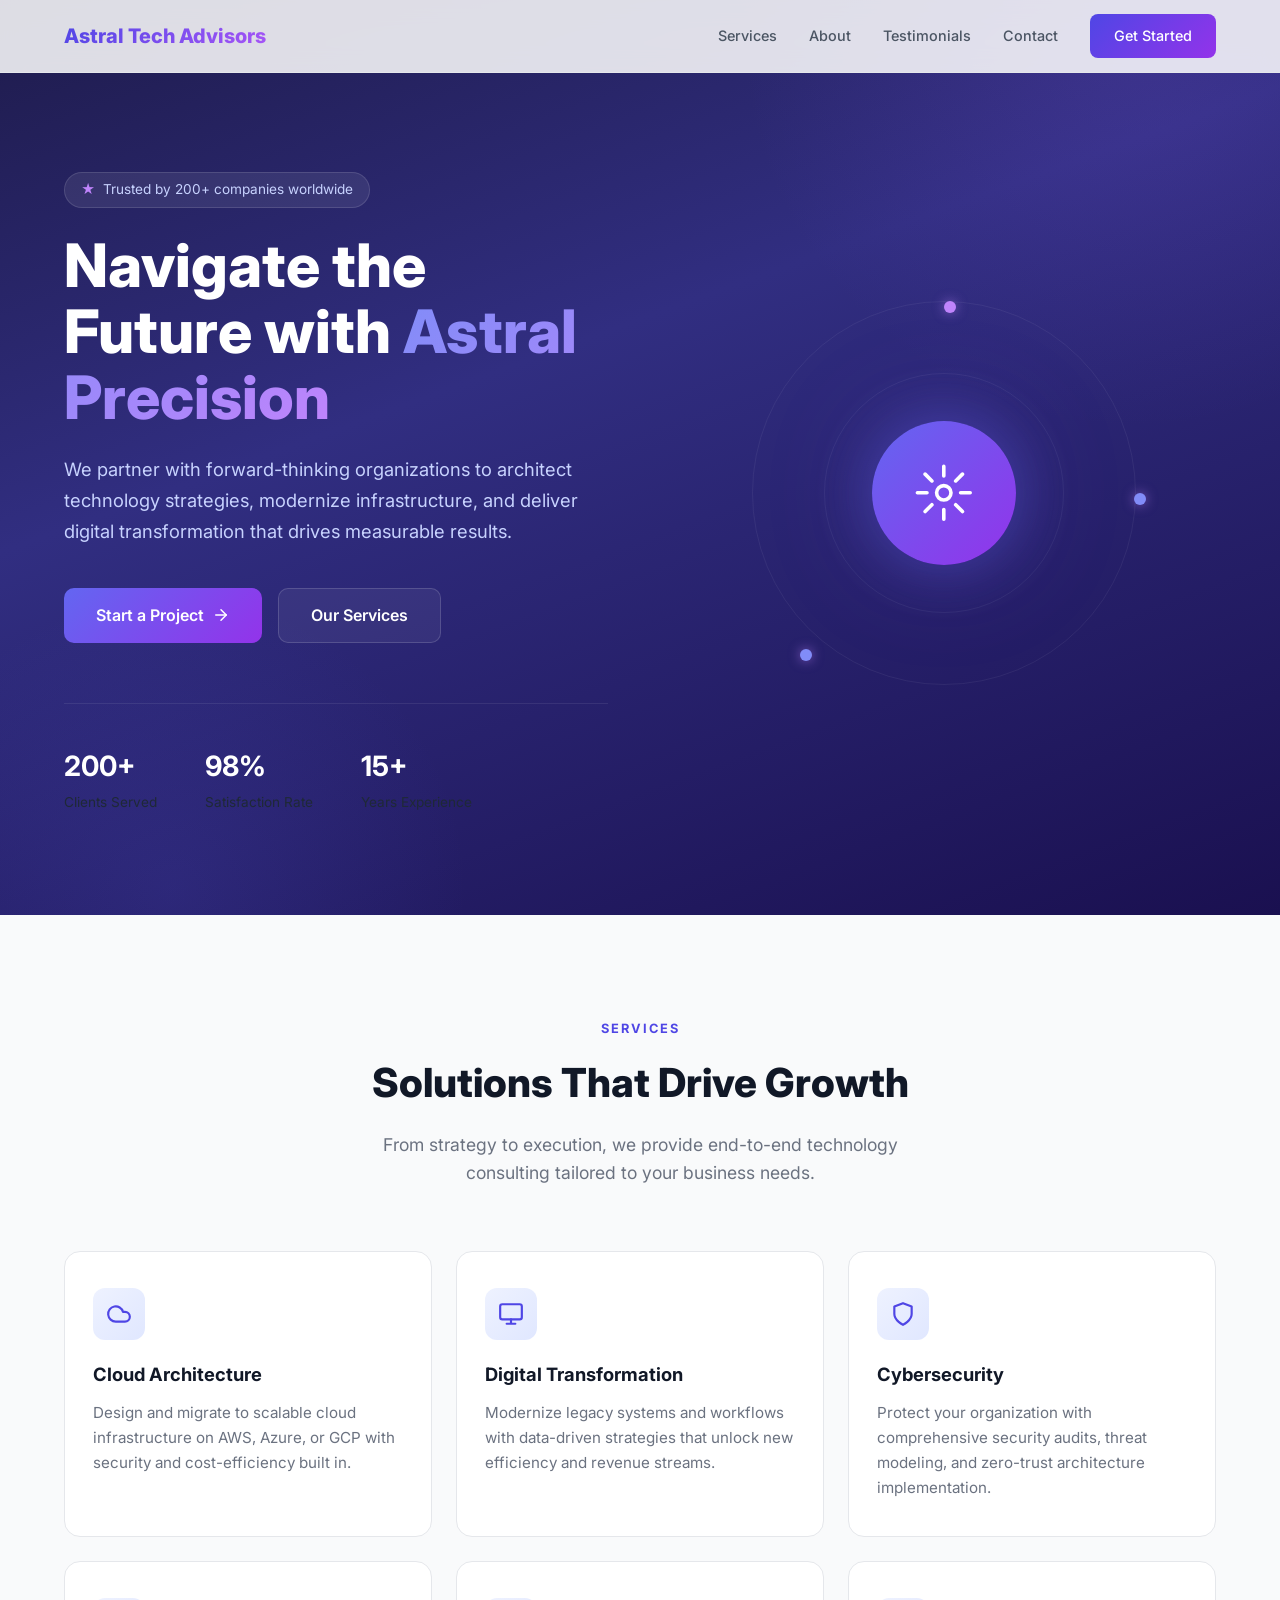
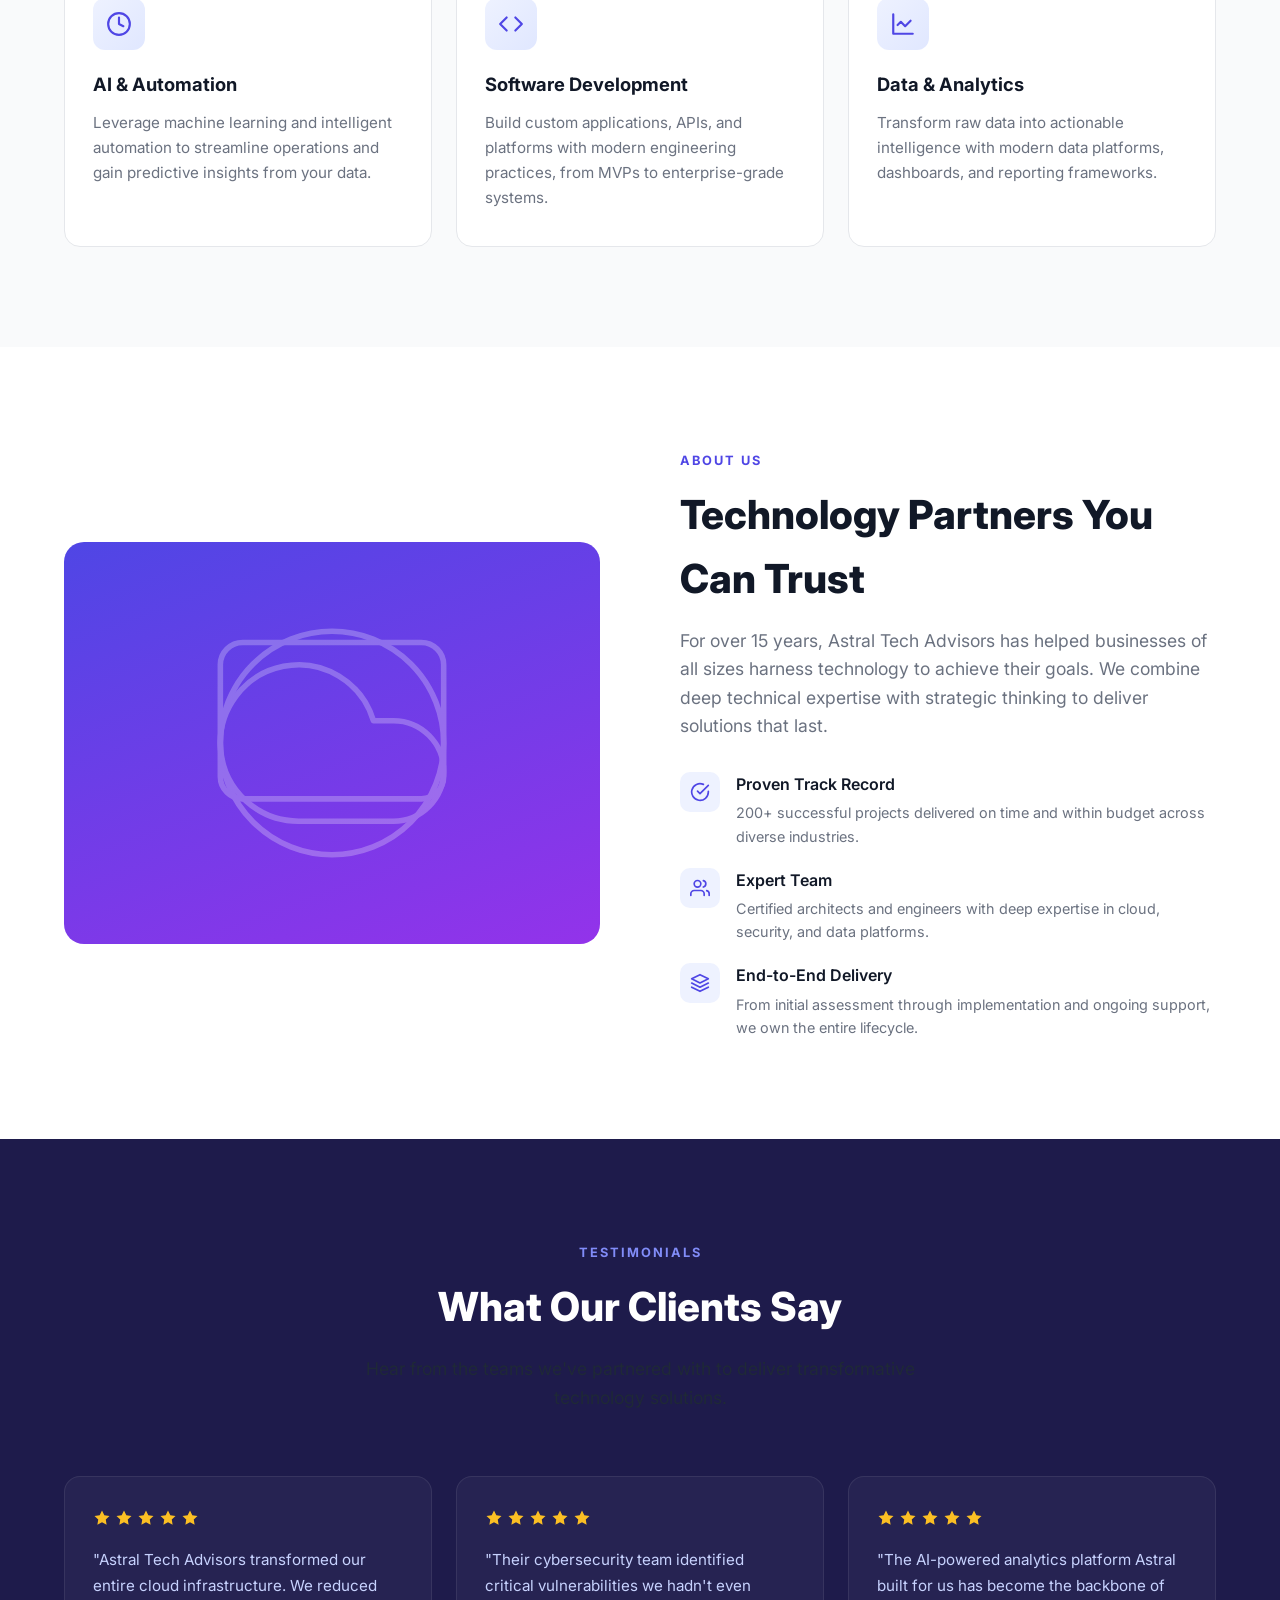
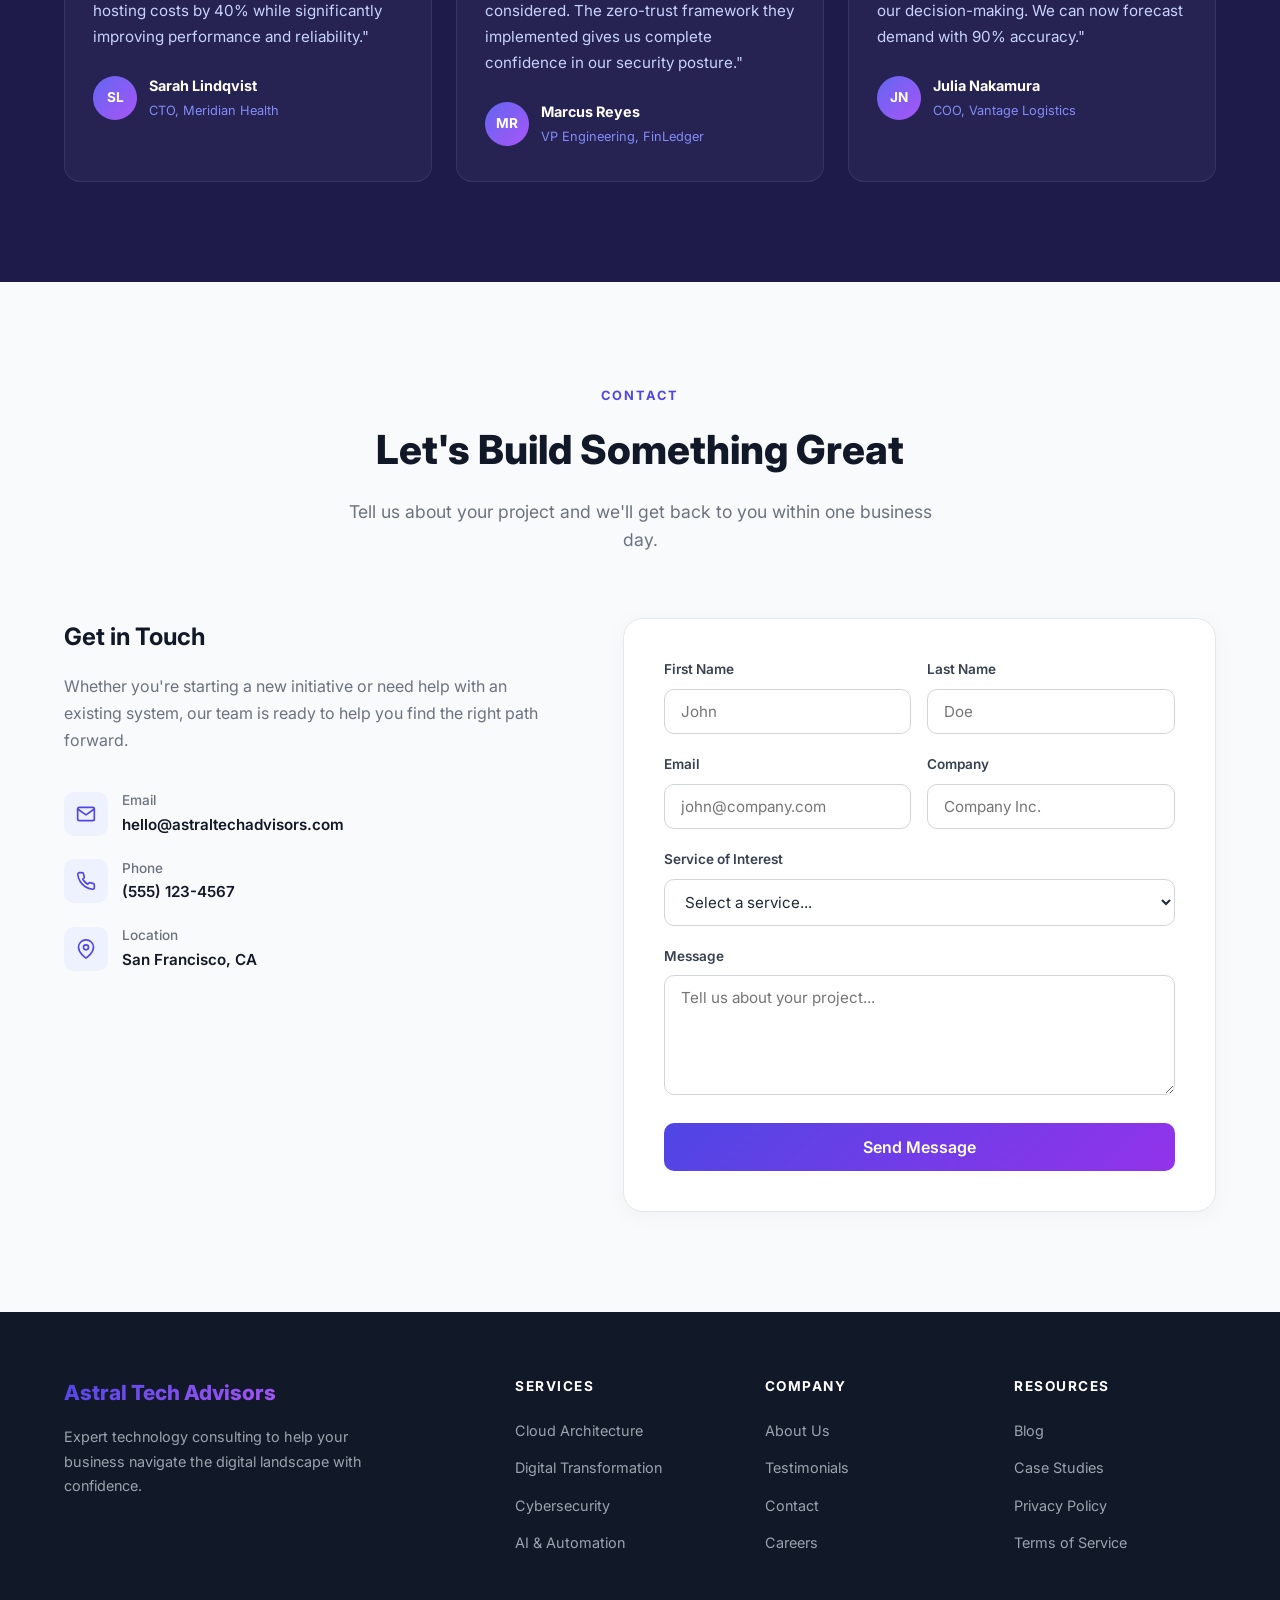
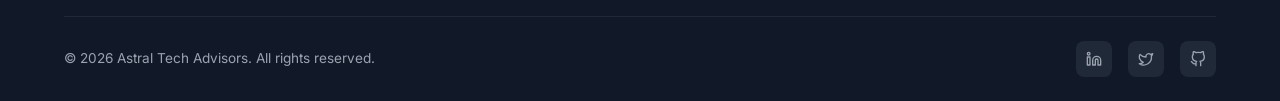
==== index.html @ 109a33a2 "Initial commit: Astral Tech Advisors landing page" ====
<!DOCTYPE html>
<html lang="en">
<head>
  <meta charset="UTF-8">
  <meta name="viewport" content="width=device-width, initial-scale=1.0">
  <title>Astral Tech Advisors | Technology Consulting</title>
  <meta name="description" content="Astral Tech Advisors delivers expert technology consulting, cloud solutions, and digital transformation strategies to accelerate your business.">
  <link rel="preconnect" href="https://fonts.googleapis.com">
  <link rel="preconnect" href="https://fonts.gstatic.com" crossorigin>
  <link href="https://fonts.googleapis.com/css2?family=Inter:wght@400;500;600;700;800&display=swap" rel="stylesheet">
  <style>
    *, *::before, *::after { margin: 0; padding: 0; box-sizing: border-box; }

    :root {
      --indigo-50: #eef2ff;
      --indigo-100: #e0e7ff;
      --indigo-200: #c7d2fe;
      --indigo-400: #818cf8;
      --indigo-500: #6366f1;
      --indigo-600: #4f46e5;
      --indigo-700: #4338ca;
      --indigo-800: #3730a3;
      --indigo-900: #312e81;
      --indigo-950: #1e1b4b;
      --purple-400: #c084fc;
      --purple-500: #a855f7;
      --purple-600: #9333ea;
      --gray-50: #f9fafb;
      --gray-100: #f3f4f6;
      --gray-200: #e5e7eb;
      --gray-300: #d1d5db;
      --gray-400: #9ca3af;
      --gray-500: #6b7280;
      --gray-600: #4b5563;
      --gray-700: #374151;
      --gray-800: #1f2937;
      --gray-900: #111827;
    }

    html { scroll-behavior: smooth; }

    body {
      font-family: 'Inter', system-ui, -apple-system, sans-serif;
      color: var(--gray-800);
      line-height: 1.6;
      background: #fff;
      overflow-x: hidden;
    }

    a { text-decoration: none; color: inherit; }
    ul { list-style: none; }
    img { max-width: 100%; display: block; }

    .container {
      max-width: 1200px;
      margin: 0 auto;
      padding: 0 24px;
    }

    /* ── NAV ─────────────────────────────────────────── */
    .nav {
      position: fixed;
      top: 0;
      left: 0;
      right: 0;
      z-index: 100;
      background: rgba(255, 255, 255, 0.85);
      backdrop-filter: blur(12px);
      border-bottom: 1px solid var(--gray-200);
      transition: box-shadow 0.3s;
    }
    .nav.scrolled { box-shadow: 0 4px 24px rgba(0,0,0,0.06); }
    .nav .container {
      display: flex;
      align-items: center;
      justify-content: space-between;
      height: 72px;
    }
    .nav-logo {
      font-weight: 800;
      font-size: 1.25rem;
      background: linear-gradient(135deg, var(--indigo-600), var(--purple-500));
      -webkit-background-clip: text;
      -webkit-text-fill-color: transparent;
      background-clip: text;
    }
    .nav-links { display: flex; gap: 32px; align-items: center; }
    .nav-links a {
      font-size: 0.9rem;
      font-weight: 500;
      color: var(--gray-600);
      transition: color 0.2s;
    }
    .nav-links a:hover { color: var(--indigo-600); }
    .nav-cta {
      background: linear-gradient(135deg, var(--indigo-600), var(--purple-600));
      color: #fff !important;
      -webkit-text-fill-color: #fff !important;
      padding: 10px 24px;
      border-radius: 8px;
      font-weight: 600;
      transition: opacity 0.2s, transform 0.2s;
    }
    .nav-cta:hover { opacity: 0.9; transform: translateY(-1px); }

    .nav-toggle {
      display: none;
      background: none;
      border: none;
      cursor: pointer;
      padding: 4px;
    }
    .nav-toggle span {
      display: block;
      width: 24px;
      height: 2px;
      background: var(--gray-700);
      margin: 6px 0;
      border-radius: 2px;
      transition: 0.3s;
    }

    /* ── HERO ────────────────────────────────────────── */
    .hero {
      position: relative;
      min-height: 100vh;
      display: flex;
      align-items: center;
      background: linear-gradient(160deg, var(--indigo-950) 0%, var(--indigo-900) 40%, #1a1050 100%);
      overflow: hidden;
    }
    .hero::before {
      content: '';
      position: absolute;
      top: -40%;
      right: -20%;
      width: 800px;
      height: 800px;
      background: radial-gradient(circle, rgba(139, 92, 246, 0.15) 0%, transparent 70%);
      border-radius: 50%;
    }
    .hero::after {
      content: '';
      position: absolute;
      bottom: -30%;
      left: -10%;
      width: 600px;
      height: 600px;
      background: radial-gradient(circle, rgba(99, 102, 241, 0.12) 0%, transparent 70%);
      border-radius: 50%;
    }
    .hero .container { position: relative; z-index: 1; padding-top: 72px; }
    .hero-grid {
      display: grid;
      grid-template-columns: 1fr 1fr;
      gap: 64px;
      align-items: center;
    }
    .hero-badge {
      display: inline-flex;
      align-items: center;
      gap: 8px;
      background: rgba(255,255,255,0.08);
      border: 1px solid rgba(255,255,255,0.12);
      padding: 6px 16px;
      border-radius: 100px;
      font-size: 0.85rem;
      color: var(--indigo-200);
      margin-bottom: 24px;
    }
    .hero-badge span { color: var(--purple-400); }
    .hero h1 {
      font-size: clamp(2.5rem, 5vw, 3.75rem);
      font-weight: 800;
      line-height: 1.1;
      color: #fff;
      margin-bottom: 24px;
    }
    .hero h1 .gradient-text {
      background: linear-gradient(135deg, var(--indigo-400), var(--purple-400));
      -webkit-background-clip: text;
      -webkit-text-fill-color: transparent;
      background-clip: text;
    }
    .hero p {
      font-size: 1.15rem;
      color: var(--indigo-200);
      max-width: 520px;
      margin-bottom: 40px;
      line-height: 1.7;
    }
    .hero-buttons { display: flex; gap: 16px; flex-wrap: wrap; }
    .btn-primary {
      display: inline-flex;
      align-items: center;
      gap: 8px;
      background: linear-gradient(135deg, var(--indigo-500), var(--purple-600));
      color: #fff;
      padding: 14px 32px;
      border-radius: 10px;
      font-weight: 600;
      font-size: 1rem;
      border: none;
      cursor: pointer;
      transition: transform 0.2s, box-shadow 0.2s;
    }
    .btn-primary:hover {
      transform: translateY(-2px);
      box-shadow: 0 8px 30px rgba(99, 102, 241, 0.35);
    }
    .btn-secondary {
      display: inline-flex;
      align-items: center;
      gap: 8px;
      background: rgba(255,255,255,0.06);
      color: #fff;
      padding: 14px 32px;
      border-radius: 10px;
      font-weight: 600;
      font-size: 1rem;
      border: 1px solid rgba(255,255,255,0.15);
      cursor: pointer;
      transition: background 0.2s;
    }
    .btn-secondary:hover { background: rgba(255,255,255,0.12); }

    .hero-visual {
      display: flex;
      justify-content: center;
      align-items: center;
    }
    .hero-graphic {
      width: 100%;
      max-width: 480px;
      aspect-ratio: 1;
      position: relative;
    }
    .hero-graphic .orbit {
      position: absolute;
      border: 1px solid rgba(255,255,255,0.06);
      border-radius: 50%;
      animation: spin 30s linear infinite;
    }
    .hero-graphic .orbit:nth-child(1) {
      inset: 10%;
      animation-duration: 25s;
    }
    .hero-graphic .orbit:nth-child(2) {
      inset: 25%;
      animation-duration: 20s;
      animation-direction: reverse;
    }
    .hero-graphic .orbit:nth-child(3) {
      inset: 40%;
      animation-duration: 15s;
    }
    .hero-graphic .core {
      position: absolute;
      inset: 35%;
      background: linear-gradient(135deg, var(--indigo-500), var(--purple-600));
      border-radius: 50%;
      display: flex;
      align-items: center;
      justify-content: center;
      box-shadow: 0 0 60px rgba(99, 102, 241, 0.4), 0 0 120px rgba(139, 92, 246, 0.2);
    }
    .hero-graphic .core svg { width: 40%; height: 40%; }
    .hero-graphic .dot {
      position: absolute;
      width: 12px;
      height: 12px;
      background: var(--purple-400);
      border-radius: 50%;
      box-shadow: 0 0 12px rgba(192, 132, 252, 0.6);
    }
    .hero-graphic .dot:nth-child(5) { top: 10%; left: 50%; }
    .hero-graphic .dot:nth-child(6) { top: 50%; right: 8%; background: var(--indigo-400); }
    .hero-graphic .dot:nth-child(7) { bottom: 15%; left: 20%; background: var(--indigo-400); }

    @keyframes spin { to { transform: rotate(360deg); } }

    .hero-stats {
      display: flex;
      gap: 48px;
      margin-top: 60px;
      padding-top: 40px;
      border-top: 1px solid rgba(255,255,255,0.08);
    }
    .hero-stat strong {
      display: block;
      font-size: 1.75rem;
      color: #fff;
    }
    .hero-stat span {
      font-size: 0.85rem;
      color: var(--indigo-300);
    }

    /* ── SECTION COMMON ──────────────────────────────── */
    section { padding: 100px 0; }
    .section-label {
      display: inline-block;
      font-size: 0.8rem;
      font-weight: 700;
      text-transform: uppercase;
      letter-spacing: 2px;
      color: var(--indigo-600);
      margin-bottom: 12px;
    }
    .section-title {
      font-size: clamp(1.75rem, 3.5vw, 2.5rem);
      font-weight: 800;
      color: var(--gray-900);
      margin-bottom: 16px;
    }
    .section-subtitle {
      font-size: 1.1rem;
      color: var(--gray-500);
      max-width: 600px;
    }
    .section-header { text-align: center; margin-bottom: 64px; }
    .section-header .section-subtitle { margin: 0 auto; }

    /* ── SERVICES ─────────────────────────────────────── */
    .services { background: var(--gray-50); }
    .services-grid {
      display: grid;
      grid-template-columns: repeat(3, 1fr);
      gap: 24px;
    }
    .service-card {
      background: #fff;
      border-radius: 16px;
      padding: 36px 28px;
      border: 1px solid var(--gray-200);
      transition: transform 0.25s, box-shadow 0.25s, border-color 0.25s;
    }
    .service-card:hover {
      transform: translateY(-4px);
      box-shadow: 0 12px 40px rgba(99, 102, 241, 0.1);
      border-color: var(--indigo-200);
    }
    .service-icon {
      width: 52px;
      height: 52px;
      border-radius: 12px;
      display: flex;
      align-items: center;
      justify-content: center;
      margin-bottom: 20px;
      background: linear-gradient(135deg, var(--indigo-50), var(--indigo-100));
    }
    .service-icon svg { width: 26px; height: 26px; color: var(--indigo-600); }
    .service-card h3 {
      font-size: 1.15rem;
      font-weight: 700;
      color: var(--gray-900);
      margin-bottom: 10px;
    }
    .service-card p {
      font-size: 0.95rem;
      color: var(--gray-500);
      line-height: 1.65;
    }

    /* ── ABOUT ────────────────────────────────────────── */
    .about-grid {
      display: grid;
      grid-template-columns: 1fr 1fr;
      gap: 80px;
      align-items: center;
    }
    .about-image {
      border-radius: 20px;
      overflow: hidden;
      position: relative;
      background: linear-gradient(135deg, var(--indigo-100), var(--indigo-50));
      aspect-ratio: 4/3;
    }
    .about-image-inner {
      width: 100%;
      height: 100%;
      display: flex;
      align-items: center;
      justify-content: center;
      background: linear-gradient(160deg, var(--indigo-600), var(--purple-600));
    }
    .about-image-inner svg { width: 50%; opacity: 0.25; color: #fff; }
    .about-content .section-subtitle { margin-bottom: 32px; }
    .about-features { display: flex; flex-direction: column; gap: 20px; }
    .about-feature {
      display: flex;
      gap: 16px;
      align-items: flex-start;
    }
    .about-feature-icon {
      flex-shrink: 0;
      width: 40px;
      height: 40px;
      border-radius: 10px;
      background: var(--indigo-50);
      display: flex;
      align-items: center;
      justify-content: center;
    }
    .about-feature-icon svg { width: 20px; height: 20px; color: var(--indigo-600); }
    .about-feature h4 {
      font-size: 1rem;
      font-weight: 600;
      margin-bottom: 4px;
      color: var(--gray-900);
    }
    .about-feature p {
      font-size: 0.9rem;
      color: var(--gray-500);
    }

    /* ── TESTIMONIALS ─────────────────────────────────── */
    .testimonials { background: var(--indigo-950); }
    .testimonials .section-label { color: var(--indigo-400); }
    .testimonials .section-title { color: #fff; }
    .testimonials .section-subtitle { color: var(--indigo-300); }
    .testimonials-grid {
      display: grid;
      grid-template-columns: repeat(3, 1fr);
      gap: 24px;
    }
    .testimonial-card {
      background: rgba(255,255,255,0.04);
      border: 1px solid rgba(255,255,255,0.08);
      border-radius: 16px;
      padding: 32px 28px;
      transition: border-color 0.3s;
    }
    .testimonial-card:hover { border-color: rgba(255,255,255,0.16); }
    .testimonial-stars {
      display: flex;
      gap: 4px;
      margin-bottom: 20px;
    }
    .testimonial-stars svg { width: 18px; height: 18px; color: #fbbf24; }
    .testimonial-card blockquote {
      font-size: 0.95rem;
      color: var(--indigo-200);
      line-height: 1.7;
      margin-bottom: 24px;
      font-style: normal;
    }
    .testimonial-author {
      display: flex;
      align-items: center;
      gap: 12px;
    }
    .testimonial-avatar {
      width: 44px;
      height: 44px;
      border-radius: 50%;
      background: linear-gradient(135deg, var(--indigo-500), var(--purple-500));
      display: flex;
      align-items: center;
      justify-content: center;
      font-weight: 700;
      color: #fff;
      font-size: 0.85rem;
    }
    .testimonial-author strong {
      display: block;
      color: #fff;
      font-size: 0.9rem;
    }
    .testimonial-author span {
      font-size: 0.8rem;
      color: var(--indigo-400);
    }

    /* ── CONTACT ──────────────────────────────────────── */
    .contact { background: var(--gray-50); }
    .contact-grid {
      display: grid;
      grid-template-columns: 1fr 1.2fr;
      gap: 64px;
      align-items: start;
    }
    .contact-info h3 {
      font-size: 1.5rem;
      font-weight: 700;
      color: var(--gray-900);
      margin-bottom: 16px;
    }
    .contact-info > p {
      color: var(--gray-500);
      margin-bottom: 36px;
      line-height: 1.7;
    }
    .contact-details {
      display: flex;
      flex-direction: column;
      gap: 20px;
    }
    .contact-detail {
      display: flex;
      align-items: center;
      gap: 14px;
    }
    .contact-detail-icon {
      flex-shrink: 0;
      width: 44px;
      height: 44px;
      border-radius: 10px;
      background: var(--indigo-50);
      display: flex;
      align-items: center;
      justify-content: center;
    }
    .contact-detail-icon svg { width: 20px; height: 20px; color: var(--indigo-600); }
    .contact-detail strong {
      display: block;
      font-size: 0.85rem;
      color: var(--gray-500);
      font-weight: 500;
    }
    .contact-detail span {
      font-size: 0.95rem;
      color: var(--gray-900);
      font-weight: 600;
    }

    .contact-form-wrapper {
      background: #fff;
      border-radius: 20px;
      padding: 40px;
      border: 1px solid var(--gray-200);
      box-shadow: 0 4px 24px rgba(0,0,0,0.04);
    }
    .form-row {
      display: grid;
      grid-template-columns: 1fr 1fr;
      gap: 16px;
    }
    .form-group { margin-bottom: 20px; }
    .form-group label {
      display: block;
      font-size: 0.85rem;
      font-weight: 600;
      color: var(--gray-700);
      margin-bottom: 8px;
    }
    .form-group input,
    .form-group select,
    .form-group textarea {
      width: 100%;
      padding: 12px 16px;
      border: 1px solid var(--gray-300);
      border-radius: 10px;
      font-size: 0.95rem;
      font-family: inherit;
      color: var(--gray-800);
      background: #fff;
      transition: border-color 0.2s, box-shadow 0.2s;
      outline: none;
    }
    .form-group input:focus,
    .form-group select:focus,
    .form-group textarea:focus {
      border-color: var(--indigo-500);
      box-shadow: 0 0 0 3px rgba(99, 102, 241, 0.12);
    }
    .form-group textarea { resize: vertical; min-height: 120px; }
    .form-submit {
      width: 100%;
      padding: 14px;
      background: linear-gradient(135deg, var(--indigo-600), var(--purple-600));
      color: #fff;
      border: none;
      border-radius: 10px;
      font-size: 1rem;
      font-weight: 600;
      cursor: pointer;
      transition: opacity 0.2s, transform 0.2s;
      font-family: inherit;
    }
    .form-submit:hover { opacity: 0.9; transform: translateY(-1px); }

    /* ── FOOTER ───────────────────────────────────────── */
    .footer {
      background: var(--gray-900);
      color: var(--gray-400);
      padding: 64px 0 0;
    }
    .footer-grid {
      display: grid;
      grid-template-columns: 2fr 1fr 1fr 1fr;
      gap: 48px;
      margin-bottom: 48px;
    }
    .footer-brand .nav-logo {
      font-size: 1.3rem;
      display: inline-block;
      margin-bottom: 16px;
    }
    .footer-brand p {
      font-size: 0.9rem;
      line-height: 1.7;
      max-width: 300px;
    }
    .footer h4 {
      font-size: 0.85rem;
      font-weight: 700;
      text-transform: uppercase;
      letter-spacing: 1.5px;
      color: #fff;
      margin-bottom: 20px;
    }
    .footer ul li { margin-bottom: 12px; }
    .footer ul a {
      font-size: 0.9rem;
      color: var(--gray-400);
      transition: color 0.2s;
    }
    .footer ul a:hover { color: #fff; }
    .footer-bottom {
      border-top: 1px solid var(--gray-800);
      padding: 24px 0;
      display: flex;
      justify-content: space-between;
      align-items: center;
      font-size: 0.85rem;
    }
    .footer-socials { display: flex; gap: 16px; }
    .footer-socials a {
      width: 36px;
      height: 36px;
      border-radius: 8px;
      background: var(--gray-800);
      display: flex;
      align-items: center;
      justify-content: center;
      transition: background 0.2s;
    }
    .footer-socials a:hover { background: var(--indigo-600); }
    .footer-socials svg { width: 16px; height: 16px; color: var(--gray-400); }
    .footer-socials a:hover svg { color: #fff; }

    /* ── RESPONSIVE ───────────────────────────────────── */
    @media (max-width: 1024px) {
      .hero-grid { grid-template-columns: 1fr; text-align: center; }
      .hero p { margin: 0 auto 40px; }
      .hero-buttons { justify-content: center; }
      .hero-visual { display: none; }
      .hero-stats { justify-content: center; }
      .services-grid { grid-template-columns: repeat(2, 1fr); }
      .testimonials-grid { grid-template-columns: repeat(2, 1fr); }
      .about-grid { grid-template-columns: 1fr; gap: 48px; }
      .contact-grid { grid-template-columns: 1fr; }
      .footer-grid { grid-template-columns: 1fr 1fr; }
    }

    @media (max-width: 768px) {
      .nav-links { display: none; }
      .nav-links.open {
        display: flex;
        flex-direction: column;
        position: absolute;
        top: 72px;
        left: 0;
        right: 0;
        background: #fff;
        padding: 24px;
        border-bottom: 1px solid var(--gray-200);
        box-shadow: 0 8px 32px rgba(0,0,0,0.08);
      }
      .nav-toggle { display: block; }
      .services-grid { grid-template-columns: 1fr; }
      .testimonials-grid { grid-template-columns: 1fr; }
      .form-row { grid-template-columns: 1fr; }
      .hero-stats { flex-direction: column; gap: 20px; align-items: center; }
      .footer-grid { grid-template-columns: 1fr; }
      .footer-bottom { flex-direction: column; gap: 16px; text-align: center; }
    }
  </style>
</head>
<body>

<!-- ── NAV ──────────────────────────────────────────── -->
<nav class="nav" id="nav">
  <div class="container">
    <a href="#" class="nav-logo">Astral Tech Advisors</a>
    <div class="nav-links" id="navLinks">
      <a href="#services">Services</a>
      <a href="#about">About</a>
      <a href="#testimonials">Testimonials</a>
      <a href="#contact">Contact</a>
      <a href="#contact" class="nav-cta">Get Started</a>
    </div>
    <button class="nav-toggle" id="navToggle" aria-label="Toggle navigation">
      <span></span><span></span><span></span>
    </button>
  </div>
</nav>

<!-- ── HERO ─────────────────────────────────────────── -->
<section class="hero" id="hero">
  <div class="container">
    <div class="hero-grid">
      <div class="hero-content">
        <div class="hero-badge">
          <span>&#9733;</span> Trusted by 200+ companies worldwide
        </div>
        <h1>Navigate the Future with <span class="gradient-text">Astral Precision</span></h1>
        <p>We partner with forward-thinking organizations to architect technology strategies, modernize infrastructure, and deliver digital transformation that drives measurable results.</p>
        <div class="hero-buttons">
          <a href="#contact" class="btn-primary">
            Start a Project
            <svg xmlns="http://www.w3.org/2000/svg" width="18" height="18" viewBox="0 0 24 24" fill="none" stroke="currentColor" stroke-width="2" stroke-linecap="round" stroke-linejoin="round"><path d="M5 12h14"/><path d="m12 5 7 7-7 7"/></svg>
          </a>
          <a href="#services" class="btn-secondary">Our Services</a>
        </div>
        <div class="hero-stats">
          <div class="hero-stat"><strong>200+</strong><span>Clients Served</span></div>
          <div class="hero-stat"><strong>98%</strong><span>Satisfaction Rate</span></div>
          <div class="hero-stat"><strong>15+</strong><span>Years Experience</span></div>
        </div>
      </div>
      <div class="hero-visual">
        <div class="hero-graphic">
          <div class="orbit"></div>
          <div class="orbit"></div>
          <div class="orbit"></div>
          <div class="core">
            <svg xmlns="http://www.w3.org/2000/svg" viewBox="0 0 24 24" fill="none" stroke="#fff" stroke-width="1.5" stroke-linecap="round" stroke-linejoin="round"><circle cx="12" cy="12" r="3"/><path d="M12 1v4m0 14v4M4.22 4.22l2.83 2.83m9.9 9.9 2.83 2.83M1 12h4m14 0h4M4.22 19.78l2.83-2.83m9.9-9.9 2.83-2.83"/></svg>
          </div>
          <div class="dot"></div>
          <div class="dot"></div>
          <div class="dot"></div>
        </div>
      </div>
    </div>
  </div>
</section>

<!-- ── SERVICES ─────────────────────────────────────── -->
<section class="services" id="services">
  <div class="container">
    <div class="section-header">
      <span class="section-label">Services</span>
      <h2 class="section-title">Solutions That Drive Growth</h2>
      <p class="section-subtitle">From strategy to execution, we provide end-to-end technology consulting tailored to your business needs.</p>
    </div>
    <div class="services-grid">
      <div class="service-card">
        <div class="service-icon">
          <svg xmlns="http://www.w3.org/2000/svg" viewBox="0 0 24 24" fill="none" stroke="currentColor" stroke-width="2" stroke-linecap="round" stroke-linejoin="round"><path d="M17.5 19H9a7 7 0 1 1 6.71-9h1.79a4.5 4.5 0 1 1 0 9Z"/></svg>
        </div>
        <h3>Cloud Architecture</h3>
        <p>Design and migrate to scalable cloud infrastructure on AWS, Azure, or GCP with security and cost-efficiency built in.</p>
      </div>
      <div class="service-card">
        <div class="service-icon">
          <svg xmlns="http://www.w3.org/2000/svg" viewBox="0 0 24 24" fill="none" stroke="currentColor" stroke-width="2" stroke-linecap="round" stroke-linejoin="round"><rect x="2" y="3" width="20" height="14" rx="2"/><path d="M8 21h8m-4-4v4"/></svg>
        </div>
        <h3>Digital Transformation</h3>
        <p>Modernize legacy systems and workflows with data-driven strategies that unlock new efficiency and revenue streams.</p>
      </div>
      <div class="service-card">
        <div class="service-icon">
          <svg xmlns="http://www.w3.org/2000/svg" viewBox="0 0 24 24" fill="none" stroke="currentColor" stroke-width="2" stroke-linecap="round" stroke-linejoin="round"><path d="M12 22s8-4 8-10V5l-8-3-8 3v7c0 6 8 10 8 10z"/></svg>
        </div>
        <h3>Cybersecurity</h3>
        <p>Protect your organization with comprehensive security audits, threat modeling, and zero-trust architecture implementation.</p>
      </div>
      <div class="service-card">
        <div class="service-icon">
          <svg xmlns="http://www.w3.org/2000/svg" viewBox="0 0 24 24" fill="none" stroke="currentColor" stroke-width="2" stroke-linecap="round" stroke-linejoin="round"><circle cx="12" cy="12" r="10"/><path d="M12 6v6l4 2"/></svg>
        </div>
        <h3>AI & Automation</h3>
        <p>Leverage machine learning and intelligent automation to streamline operations and gain predictive insights from your data.</p>
      </div>
      <div class="service-card">
        <div class="service-icon">
          <svg xmlns="http://www.w3.org/2000/svg" viewBox="0 0 24 24" fill="none" stroke="currentColor" stroke-width="2" stroke-linecap="round" stroke-linejoin="round"><polyline points="16 18 22 12 16 6"/><polyline points="8 6 2 12 8 18"/></svg>
        </div>
        <h3>Software Development</h3>
        <p>Build custom applications, APIs, and platforms with modern engineering practices, from MVPs to enterprise-grade systems.</p>
      </div>
      <div class="service-card">
        <div class="service-icon">
          <svg xmlns="http://www.w3.org/2000/svg" viewBox="0 0 24 24" fill="none" stroke="currentColor" stroke-width="2" stroke-linecap="round" stroke-linejoin="round"><path d="M3 3v18h18"/><path d="m19 9-5 5-4-4-3 3"/></svg>
        </div>
        <h3>Data & Analytics</h3>
        <p>Transform raw data into actionable intelligence with modern data platforms, dashboards, and reporting frameworks.</p>
      </div>
    </div>
  </div>
</section>

<!-- ── ABOUT ────────────────────────────────────────── -->
<section class="about" id="about">
  <div class="container">
    <div class="about-grid">
      <div class="about-image">
        <div class="about-image-inner">
          <svg xmlns="http://www.w3.org/2000/svg" viewBox="0 0 24 24" fill="none" stroke="currentColor" stroke-width="0.5" stroke-linecap="round" stroke-linejoin="round"><path d="M17.5 19H9a7 7 0 1 1 6.71-9h1.79a4.5 4.5 0 1 1 0 9Z"/><rect x="2" y="3" width="20" height="14" rx="2"/><circle cx="12" cy="12" r="10"/></svg>
        </div>
      </div>
      <div class="about-content">
        <span class="section-label">About Us</span>
        <h2 class="section-title">Technology Partners You Can Trust</h2>
        <p class="section-subtitle">For over 15 years, Astral Tech Advisors has helped businesses of all sizes harness technology to achieve their goals. We combine deep technical expertise with strategic thinking to deliver solutions that last.</p>
        <div class="about-features">
          <div class="about-feature">
            <div class="about-feature-icon">
              <svg xmlns="http://www.w3.org/2000/svg" viewBox="0 0 24 24" fill="none" stroke="currentColor" stroke-width="2" stroke-linecap="round" stroke-linejoin="round"><path d="M22 11.08V12a10 10 0 1 1-5.93-9.14"/><polyline points="22 4 12 14.01 9 11.01"/></svg>
            </div>
            <div>
              <h4>Proven Track Record</h4>
              <p>200+ successful projects delivered on time and within budget across diverse industries.</p>
            </div>
          </div>
          <div class="about-feature">
            <div class="about-feature-icon">
              <svg xmlns="http://www.w3.org/2000/svg" viewBox="0 0 24 24" fill="none" stroke="currentColor" stroke-width="2" stroke-linecap="round" stroke-linejoin="round"><path d="M17 21v-2a4 4 0 0 0-4-4H5a4 4 0 0 0-4 4v2"/><circle cx="9" cy="7" r="4"/><path d="M23 21v-2a4 4 0 0 0-3-3.87"/><path d="M16 3.13a4 4 0 0 1 0 7.75"/></svg>
            </div>
            <div>
              <h4>Expert Team</h4>
              <p>Certified architects and engineers with deep expertise in cloud, security, and data platforms.</p>
            </div>
          </div>
          <div class="about-feature">
            <div class="about-feature-icon">
              <svg xmlns="http://www.w3.org/2000/svg" viewBox="0 0 24 24" fill="none" stroke="currentColor" stroke-width="2" stroke-linecap="round" stroke-linejoin="round"><path d="M12 2L2 7l10 5 10-5-10-5z"/><path d="M2 17l10 5 10-5"/><path d="M2 12l10 5 10-5"/></svg>
            </div>
            <div>
              <h4>End-to-End Delivery</h4>
              <p>From initial assessment through implementation and ongoing support, we own the entire lifecycle.</p>
            </div>
          </div>
        </div>
      </div>
    </div>
  </div>
</section>

<!-- ── TESTIMONIALS ─────────────────────────────────── -->
<section class="testimonials" id="testimonials">
  <div class="container">
    <div class="section-header">
      <span class="section-label">Testimonials</span>
      <h2 class="section-title">What Our Clients Say</h2>
      <p class="section-subtitle">Hear from the teams we've partnered with to deliver transformative technology solutions.</p>
    </div>
    <div class="testimonials-grid">
      <div class="testimonial-card">
        <div class="testimonial-stars">
          <svg xmlns="http://www.w3.org/2000/svg" viewBox="0 0 24 24" fill="currentColor"><polygon points="12 2 15.09 8.26 22 9.27 17 14.14 18.18 21.02 12 17.77 5.82 21.02 7 14.14 2 9.27 8.91 8.26 12 2"/></svg>
          <svg xmlns="http://www.w3.org/2000/svg" viewBox="0 0 24 24" fill="currentColor"><polygon points="12 2 15.09 8.26 22 9.27 17 14.14 18.18 21.02 12 17.77 5.82 21.02 7 14.14 2 9.27 8.91 8.26 12 2"/></svg>
          <svg xmlns="http://www.w3.org/2000/svg" viewBox="0 0 24 24" fill="currentColor"><polygon points="12 2 15.09 8.26 22 9.27 17 14.14 18.18 21.02 12 17.77 5.82 21.02 7 14.14 2 9.27 8.91 8.26 12 2"/></svg>
          <svg xmlns="http://www.w3.org/2000/svg" viewBox="0 0 24 24" fill="currentColor"><polygon points="12 2 15.09 8.26 22 9.27 17 14.14 18.18 21.02 12 17.77 5.82 21.02 7 14.14 2 9.27 8.91 8.26 12 2"/></svg>
          <svg xmlns="http://www.w3.org/2000/svg" viewBox="0 0 24 24" fill="currentColor"><polygon points="12 2 15.09 8.26 22 9.27 17 14.14 18.18 21.02 12 17.77 5.82 21.02 7 14.14 2 9.27 8.91 8.26 12 2"/></svg>
        </div>
        <blockquote>"Astral Tech Advisors transformed our entire cloud infrastructure. We reduced hosting costs by 40% while significantly improving performance and reliability."</blockquote>
        <div class="testimonial-author">
          <div class="testimonial-avatar">SL</div>
          <div>
            <strong>Sarah Lindqvist</strong>
            <span>CTO, Meridian Health</span>
          </div>
        </div>
      </div>
      <div class="testimonial-card">
        <div class="testimonial-stars">
          <svg xmlns="http://www.w3.org/2000/svg" viewBox="0 0 24 24" fill="currentColor"><polygon points="12 2 15.09 8.26 22 9.27 17 14.14 18.18 21.02 12 17.77 5.82 21.02 7 14.14 2 9.27 8.91 8.26 12 2"/></svg>
          <svg xmlns="http://www.w3.org/2000/svg" viewBox="0 0 24 24" fill="currentColor"><polygon points="12 2 15.09 8.26 22 9.27 17 14.14 18.18 21.02 12 17.77 5.82 21.02 7 14.14 2 9.27 8.91 8.26 12 2"/></svg>
          <svg xmlns="http://www.w3.org/2000/svg" viewBox="0 0 24 24" fill="currentColor"><polygon points="12 2 15.09 8.26 22 9.27 17 14.14 18.18 21.02 12 17.77 5.82 21.02 7 14.14 2 9.27 8.91 8.26 12 2"/></svg>
          <svg xmlns="http://www.w3.org/2000/svg" viewBox="0 0 24 24" fill="currentColor"><polygon points="12 2 15.09 8.26 22 9.27 17 14.14 18.18 21.02 12 17.77 5.82 21.02 7 14.14 2 9.27 8.91 8.26 12 2"/></svg>
          <svg xmlns="http://www.w3.org/2000/svg" viewBox="0 0 24 24" fill="currentColor"><polygon points="12 2 15.09 8.26 22 9.27 17 14.14 18.18 21.02 12 17.77 5.82 21.02 7 14.14 2 9.27 8.91 8.26 12 2"/></svg>
        </div>
        <blockquote>"Their cybersecurity team identified critical vulnerabilities we hadn't even considered. The zero-trust framework they implemented gives us complete confidence in our security posture."</blockquote>
        <div class="testimonial-author">
          <div class="testimonial-avatar">MR</div>
          <div>
            <strong>Marcus Reyes</strong>
            <span>VP Engineering, FinLedger</span>
          </div>
        </div>
      </div>
      <div class="testimonial-card">
        <div class="testimonial-stars">
          <svg xmlns="http://www.w3.org/2000/svg" viewBox="0 0 24 24" fill="currentColor"><polygon points="12 2 15.09 8.26 22 9.27 17 14.14 18.18 21.02 12 17.77 5.82 21.02 7 14.14 2 9.27 8.91 8.26 12 2"/></svg>
          <svg xmlns="http://www.w3.org/2000/svg" viewBox="0 0 24 24" fill="currentColor"><polygon points="12 2 15.09 8.26 22 9.27 17 14.14 18.18 21.02 12 17.77 5.82 21.02 7 14.14 2 9.27 8.91 8.26 12 2"/></svg>
          <svg xmlns="http://www.w3.org/2000/svg" viewBox="0 0 24 24" fill="currentColor"><polygon points="12 2 15.09 8.26 22 9.27 17 14.14 18.18 21.02 12 17.77 5.82 21.02 7 14.14 2 9.27 8.91 8.26 12 2"/></svg>
          <svg xmlns="http://www.w3.org/2000/svg" viewBox="0 0 24 24" fill="currentColor"><polygon points="12 2 15.09 8.26 22 9.27 17 14.14 18.18 21.02 12 17.77 5.82 21.02 7 14.14 2 9.27 8.91 8.26 12 2"/></svg>
          <svg xmlns="http://www.w3.org/2000/svg" viewBox="0 0 24 24" fill="currentColor"><polygon points="12 2 15.09 8.26 22 9.27 17 14.14 18.18 21.02 12 17.77 5.82 21.02 7 14.14 2 9.27 8.91 8.26 12 2"/></svg>
        </div>
        <blockquote>"The AI-powered analytics platform Astral built for us has become the backbone of our decision-making. We can now forecast demand with 90% accuracy."</blockquote>
        <div class="testimonial-author">
          <div class="testimonial-avatar">JN</div>
          <div>
            <strong>Julia Nakamura</strong>
            <span>COO, Vantage Logistics</span>
          </div>
        </div>
      </div>
    </div>
  </div>
</section>

<!-- ── CONTACT ──────────────────────────────────────── -->
<section class="contact" id="contact">
  <div class="container">
    <div class="section-header">
      <span class="section-label">Contact</span>
      <h2 class="section-title">Let's Build Something Great</h2>
      <p class="section-subtitle">Tell us about your project and we'll get back to you within one business day.</p>
    </div>
    <div class="contact-grid">
      <div class="contact-info">
        <h3>Get in Touch</h3>
        <p>Whether you're starting a new initiative or need help with an existing system, our team is ready to help you find the right path forward.</p>
        <div class="contact-details">
          <div class="contact-detail">
            <div class="contact-detail-icon">
              <svg xmlns="http://www.w3.org/2000/svg" viewBox="0 0 24 24" fill="none" stroke="currentColor" stroke-width="2" stroke-linecap="round" stroke-linejoin="round"><path d="M4 4h16c1.1 0 2 .9 2 2v12c0 1.1-.9 2-2 2H4c-1.1 0-2-.9-2-2V6c0-1.1.9-2 2-2z"/><polyline points="22,6 12,13 2,6"/></svg>
            </div>
            <div>
              <strong>Email</strong>
              <span>hello@astraltechadvisors.com</span>
            </div>
          </div>
          <div class="contact-detail">
            <div class="contact-detail-icon">
              <svg xmlns="http://www.w3.org/2000/svg" viewBox="0 0 24 24" fill="none" stroke="currentColor" stroke-width="2" stroke-linecap="round" stroke-linejoin="round"><path d="M22 16.92v3a2 2 0 0 1-2.18 2 19.79 19.79 0 0 1-8.63-3.07 19.5 19.5 0 0 1-6-6 19.79 19.79 0 0 1-3.07-8.67A2 2 0 0 1 4.11 2h3a2 2 0 0 1 2 1.72 12.84 12.84 0 0 0 .7 2.81 2 2 0 0 1-.45 2.11L8.09 9.91a16 16 0 0 0 6 6l1.27-1.27a2 2 0 0 1 2.11-.45 12.84 12.84 0 0 0 2.81.7A2 2 0 0 1 22 16.92z"/></svg>
            </div>
            <div>
              <strong>Phone</strong>
              <span>(555) 123-4567</span>
            </div>
          </div>
          <div class="contact-detail">
            <div class="contact-detail-icon">
              <svg xmlns="http://www.w3.org/2000/svg" viewBox="0 0 24 24" fill="none" stroke="currentColor" stroke-width="2" stroke-linecap="round" stroke-linejoin="round"><path d="M21 10c0 7-9 13-9 13s-9-6-9-13a9 9 0 0 1 18 0z"/><circle cx="12" cy="10" r="3"/></svg>
            </div>
            <div>
              <strong>Location</strong>
              <span>San Francisco, CA</span>
            </div>
          </div>
        </div>
      </div>
      <div class="contact-form-wrapper">
        <form id="contactForm" onsubmit="handleSubmit(event)">
          <div class="form-row">
            <div class="form-group">
              <label for="firstName">First Name</label>
              <input type="text" id="firstName" name="firstName" placeholder="John" required>
            </div>
            <div class="form-group">
              <label for="lastName">Last Name</label>
              <input type="text" id="lastName" name="lastName" placeholder="Doe" required>
            </div>
          </div>
          <div class="form-row">
            <div class="form-group">
              <label for="email">Email</label>
              <input type="email" id="email" name="email" placeholder="john@company.com" required>
            </div>
            <div class="form-group">
              <label for="company">Company</label>
              <input type="text" id="company" name="company" placeholder="Company Inc.">
            </div>
          </div>
          <div class="form-group">
            <label for="service">Service of Interest</label>
            <select id="service" name="service">
              <option value="">Select a service...</option>
              <option value="cloud">Cloud Architecture</option>
              <option value="digital">Digital Transformation</option>
              <option value="security">Cybersecurity</option>
              <option value="ai">AI & Automation</option>
              <option value="development">Software Development</option>
              <option value="data">Data & Analytics</option>
            </select>
          </div>
          <div class="form-group">
            <label for="message">Message</label>
            <textarea id="message" name="message" placeholder="Tell us about your project..." required></textarea>
          </div>
          <button type="submit" class="form-submit">Send Message</button>
        </form>
      </div>
    </div>
  </div>
</section>

<!-- ── FOOTER ───────────────────────────────────────── -->
<footer class="footer">
  <div class="container">
    <div class="footer-grid">
      <div class="footer-brand">
        <a href="#" class="nav-logo">Astral Tech Advisors</a>
        <p>Expert technology consulting to help your business navigate the digital landscape with confidence.</p>
      </div>
      <div>
        <h4>Services</h4>
        <ul>
          <li><a href="#services">Cloud Architecture</a></li>
          <li><a href="#services">Digital Transformation</a></li>
          <li><a href="#services">Cybersecurity</a></li>
          <li><a href="#services">AI & Automation</a></li>
        </ul>
      </div>
      <div>
        <h4>Company</h4>
        <ul>
          <li><a href="#about">About Us</a></li>
          <li><a href="#testimonials">Testimonials</a></li>
          <li><a href="#contact">Contact</a></li>
          <li><a href="#">Careers</a></li>
        </ul>
      </div>
      <div>
        <h4>Resources</h4>
        <ul>
          <li><a href="#">Blog</a></li>
          <li><a href="#">Case Studies</a></li>
          <li><a href="#">Privacy Policy</a></li>
          <li><a href="#">Terms of Service</a></li>
        </ul>
      </div>
    </div>
    <div class="footer-bottom">
      <span>&copy; 2026 Astral Tech Advisors. All rights reserved.</span>
      <div class="footer-socials">
        <a href="#" aria-label="LinkedIn">
          <svg xmlns="http://www.w3.org/2000/svg" viewBox="0 0 24 24" fill="none" stroke="currentColor" stroke-width="2" stroke-linecap="round" stroke-linejoin="round"><path d="M16 8a6 6 0 0 1 6 6v7h-4v-7a2 2 0 0 0-2-2 2 2 0 0 0-2 2v7h-4v-7a6 6 0 0 1 6-6z"/><rect x="2" y="9" width="4" height="12"/><circle cx="4" cy="4" r="2"/></svg>
        </a>
        <a href="#" aria-label="Twitter">
          <svg xmlns="http://www.w3.org/2000/svg" viewBox="0 0 24 24" fill="none" stroke="currentColor" stroke-width="2" stroke-linecap="round" stroke-linejoin="round"><path d="M22 4s-.7 2.1-2 3.4c1.6 10-9.4 17.3-18 11.6 2.2.1 4.4-.6 6-2C3 15.5.5 9.6 3 5c2.2 2.6 5.6 4.1 9 4-.9-4.2 4-6.6 7-3.8 1.1 0 3-1.2 3-1.2z"/></svg>
        </a>
        <a href="#" aria-label="GitHub">
          <svg xmlns="http://www.w3.org/2000/svg" viewBox="0 0 24 24" fill="none" stroke="currentColor" stroke-width="2" stroke-linecap="round" stroke-linejoin="round"><path d="M9 19c-5 1.5-5-2.5-7-3m14 6v-3.87a3.37 3.37 0 0 0-.94-2.61c3.14-.35 6.44-1.54 6.44-7A5.44 5.44 0 0 0 20 4.77 5.07 5.07 0 0 0 19.91 1S18.73.65 16 2.48a13.38 13.38 0 0 0-7 0C6.27.65 5.09 1 5.09 1A5.07 5.07 0 0 0 5 4.77a5.44 5.44 0 0 0-1.5 3.78c0 5.42 3.3 6.61 6.44 7A3.37 3.37 0 0 0 9 18.13V22"/></svg>
        </a>
      </div>
    </div>
  </div>
</footer>

<script>
  // Nav scroll effect
  const nav = document.getElementById('nav');
  window.addEventListener('scroll', () => {
    nav.classList.toggle('scrolled', window.scrollY > 20);
  });

  // Mobile nav toggle
  const navToggle = document.getElementById('navToggle');
  const navLinks = document.getElementById('navLinks');
  navToggle.addEventListener('click', () => {
    navLinks.classList.toggle('open');
  });

  // Close mobile nav on link click
  navLinks.querySelectorAll('a').forEach(link => {
    link.addEventListener('click', () => {
      navLinks.classList.remove('open');
    });
  });

  // Contact form handler
  function handleSubmit(e) {
    e.preventDefault();
    const btn = e.target.querySelector('.form-submit');
    const originalText = btn.textContent;
    btn.textContent = 'Message Sent!';
    btn.style.background = '#059669';
    setTimeout(() => {
      btn.textContent = originalText;
      btn.style.background = '';
      e.target.reset();
    }, 3000);
  }

  // Scroll-triggered animations
  const observerOptions = { threshold: 0.1, rootMargin: '0px 0px -40px 0px' };
  const observer = new IntersectionObserver((entries) => {
    entries.forEach(entry => {
      if (entry.isIntersecting) {
        entry.target.style.opacity = '1';
        entry.target.style.transform = 'translateY(0)';
      }
    });
  }, observerOptions);

  document.querySelectorAll('.service-card, .testimonial-card, .about-feature, .contact-detail').forEach(el => {
    el.style.opacity = '0';
    el.style.transform = 'translateY(20px)';
    el.style.transition = 'opacity 0.5s ease, transform 0.5s ease';
    observer.observe(el);
  });
</script>

</body>
</html>
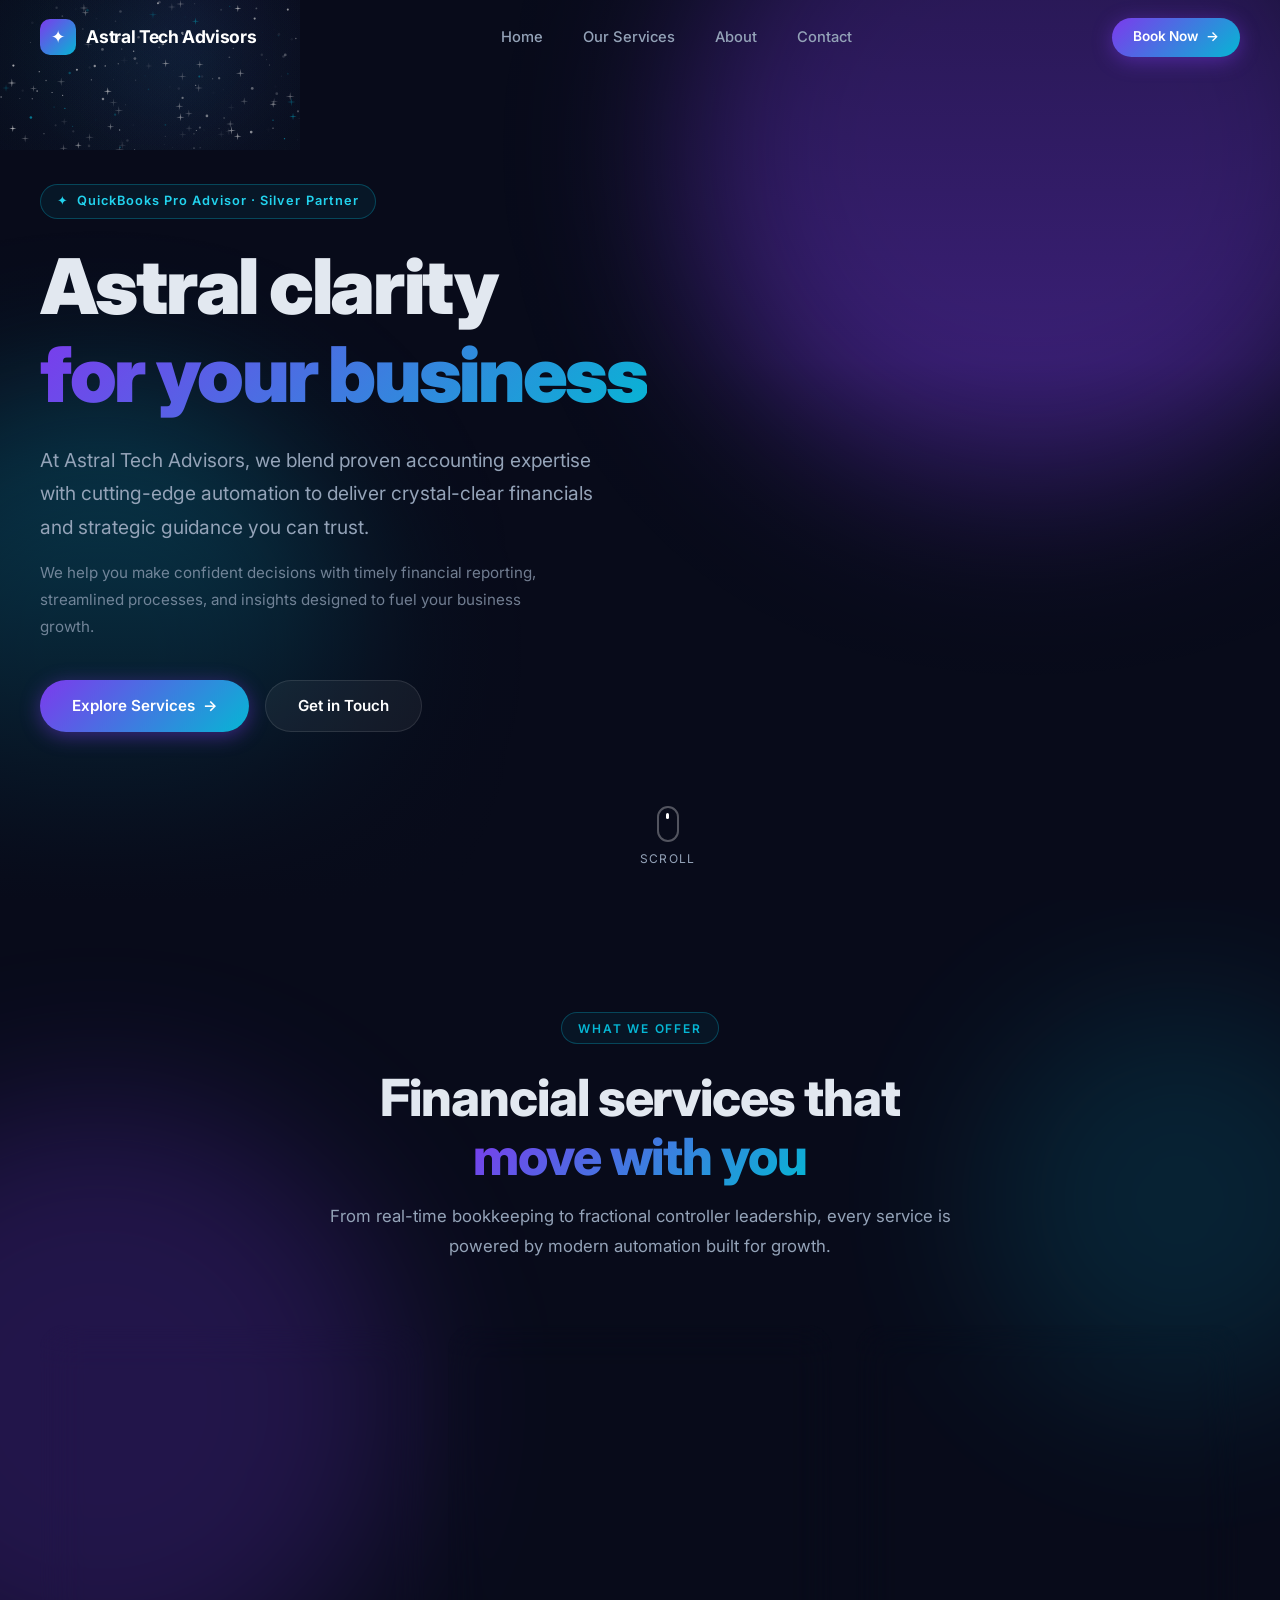
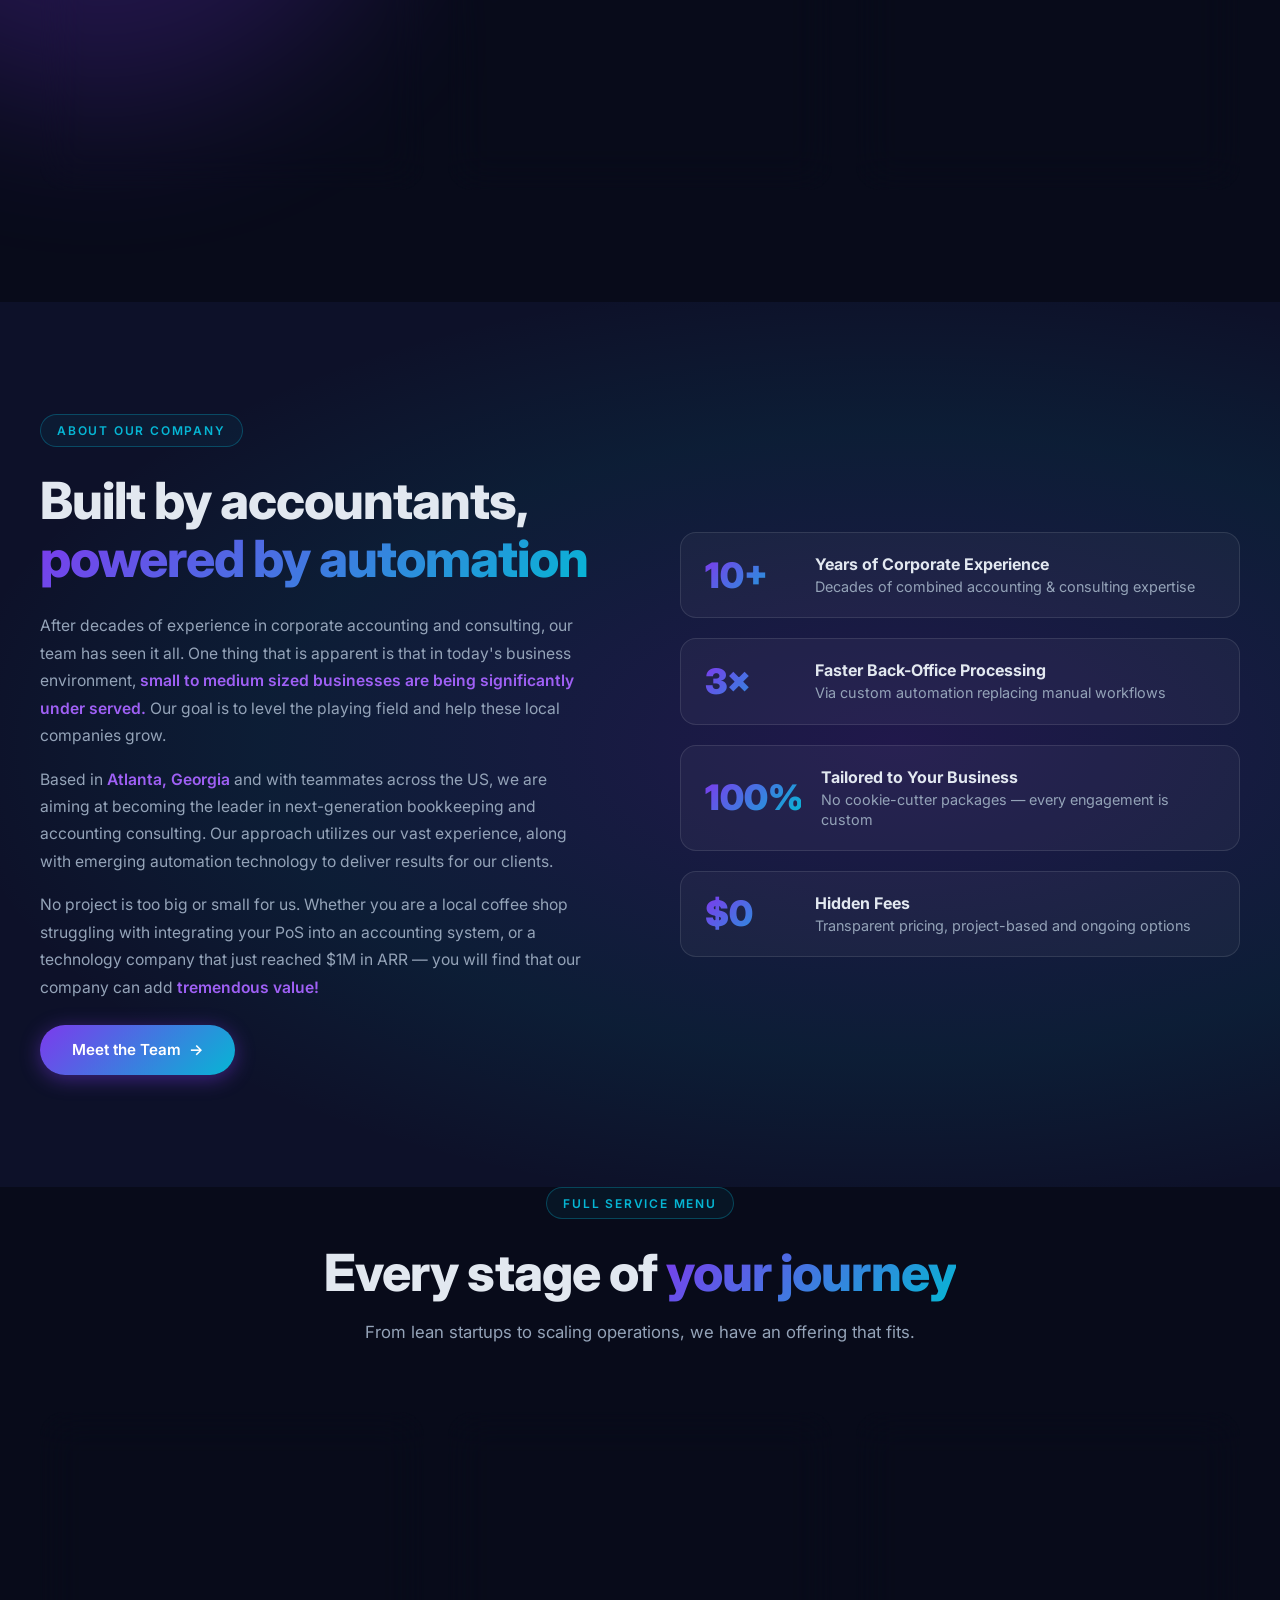
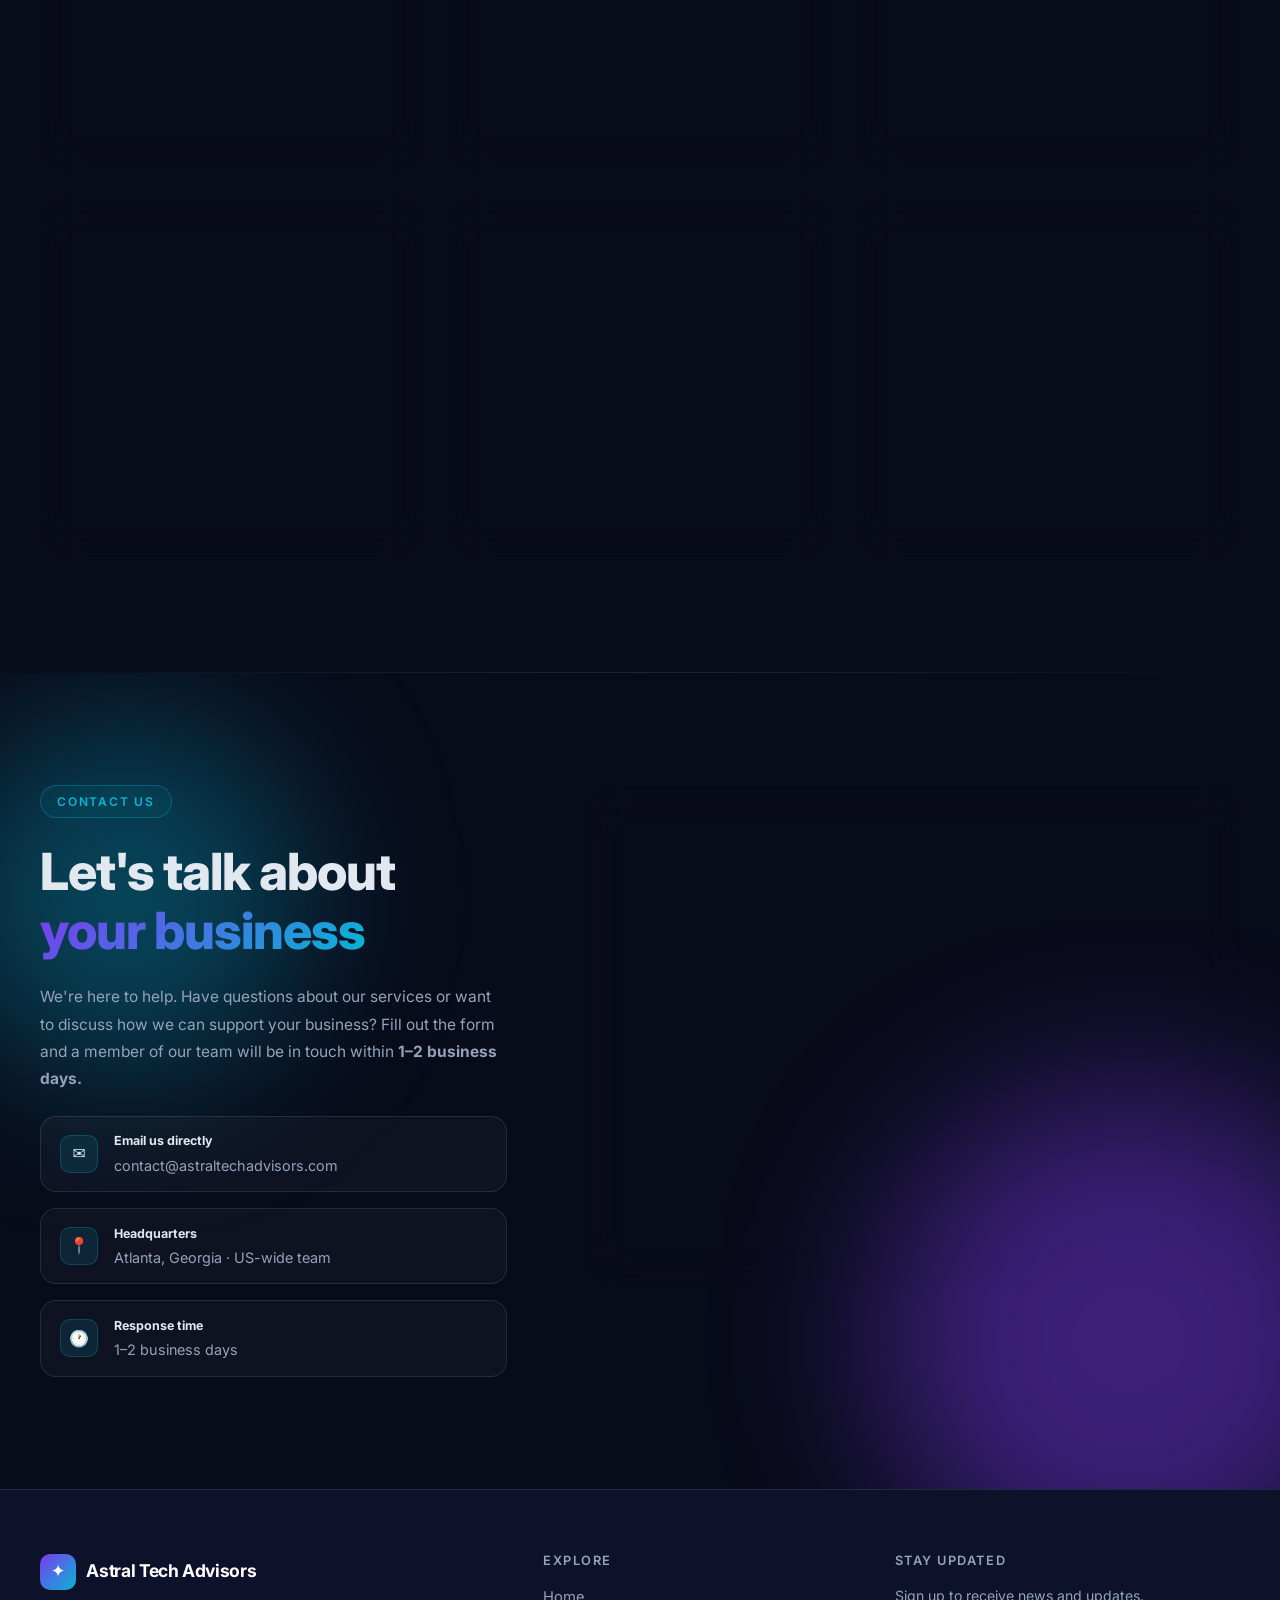
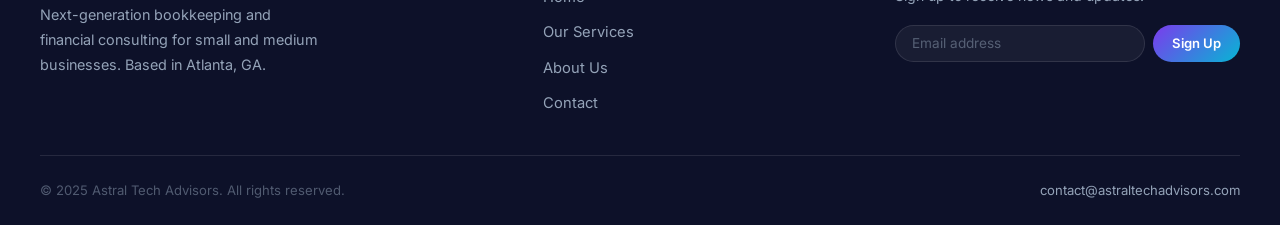
==== commit 116170b9: "Initial commit: Astral Tech Advisors website redesign" ====
--- a/index.html
+++ b/index.html
@@ -1,1102 +1,465 @@
 <!DOCTYPE html>
 <html lang="en">
 <head>
-  <meta charset="UTF-8">
-  <meta name="viewport" content="width=device-width, initial-scale=1.0">
-  <title>Astral Tech Advisors | Technology Consulting</title>
-  <meta name="description" content="Astral Tech Advisors delivers expert technology consulting, cloud solutions, and digital transformation strategies to accelerate your business.">
-  <link rel="preconnect" href="https://fonts.googleapis.com">
-  <link rel="preconnect" href="https://fonts.gstatic.com" crossorigin>
-  <link href="https://fonts.googleapis.com/css2?family=Inter:wght@400;500;600;700;800&display=swap" rel="stylesheet">
-  <style>
-    *, *::before, *::after { margin: 0; padding: 0; box-sizing: border-box; }
-
-    :root {
-      --indigo-50: #eef2ff;
-      --indigo-100: #e0e7ff;
-      --indigo-200: #c7d2fe;
-      --indigo-400: #818cf8;
-      --indigo-500: #6366f1;
-      --indigo-600: #4f46e5;
-      --indigo-700: #4338ca;
-      --indigo-800: #3730a3;
-      --indigo-900: #312e81;
-      --indigo-950: #1e1b4b;
-      --purple-400: #c084fc;
-      --purple-500: #a855f7;
-      --purple-600: #9333ea;
-      --gray-50: #f9fafb;
-      --gray-100: #f3f4f6;
-      --gray-200: #e5e7eb;
-      --gray-300: #d1d5db;
-      --gray-400: #9ca3af;
-      --gray-500: #6b7280;
-      --gray-600: #4b5563;
-      --gray-700: #374151;
-      --gray-800: #1f2937;
-      --gray-900: #111827;
-    }
-
-    html { scroll-behavior: smooth; }
-
-    body {
-      font-family: 'Inter', system-ui, -apple-system, sans-serif;
-      color: var(--gray-800);
-      line-height: 1.6;
-      background: #fff;
-      overflow-x: hidden;
-    }
-
-    a { text-decoration: none; color: inherit; }
-    ul { list-style: none; }
-    img { max-width: 100%; display: block; }
-
-    .container {
-      max-width: 1200px;
-      margin: 0 auto;
-      padding: 0 24px;
-    }
-
-    /* ── NAV ─────────────────────────────────────────── */
-    .nav {
-      position: fixed;
-      top: 0;
-      left: 0;
-      right: 0;
-      z-index: 100;
-      background: rgba(255, 255, 255, 0.85);
-      backdrop-filter: blur(12px);
-      border-bottom: 1px solid var(--gray-200);
-      transition: box-shadow 0.3s;
-    }
-    .nav.scrolled { box-shadow: 0 4px 24px rgba(0,0,0,0.06); }
-    .nav .container {
-      display: flex;
-      align-items: center;
-      justify-content: space-between;
-      height: 72px;
-    }
-    .nav-logo {
-      font-weight: 800;
-      font-size: 1.25rem;
-      background: linear-gradient(135deg, var(--indigo-600), var(--purple-500));
-      -webkit-background-clip: text;
-      -webkit-text-fill-color: transparent;
-      background-clip: text;
-    }
-    .nav-links { display: flex; gap: 32px; align-items: center; }
-    .nav-links a {
-      font-size: 0.9rem;
-      font-weight: 500;
-      color: var(--gray-600);
-      transition: color 0.2s;
-    }
-    .nav-links a:hover { color: var(--indigo-600); }
-    .nav-cta {
-      background: linear-gradient(135deg, var(--indigo-600), var(--purple-600));
-      color: #fff !important;
-      -webkit-text-fill-color: #fff !important;
-      padding: 10px 24px;
-      border-radius: 8px;
-      font-weight: 600;
-      transition: opacity 0.2s, transform 0.2s;
-    }
-    .nav-cta:hover { opacity: 0.9; transform: translateY(-1px); }
-
-    .nav-toggle {
-      display: none;
-      background: none;
-      border: none;
-      cursor: pointer;
-      padding: 4px;
-    }
-    .nav-toggle span {
-      display: block;
-      width: 24px;
-      height: 2px;
-      background: var(--gray-700);
-      margin: 6px 0;
-      border-radius: 2px;
-      transition: 0.3s;
-    }
-
-    /* ── HERO ────────────────────────────────────────── */
-    .hero {
-      position: relative;
-      min-height: 100vh;
-      display: flex;
-      align-items: center;
-      background: linear-gradient(160deg, var(--indigo-950) 0%, var(--indigo-900) 40%, #1a1050 100%);
-      overflow: hidden;
-    }
-    .hero::before {
-      content: '';
-      position: absolute;
-      top: -40%;
-      right: -20%;
-      width: 800px;
-      height: 800px;
-      background: radial-gradient(circle, rgba(139, 92, 246, 0.15) 0%, transparent 70%);
-      border-radius: 50%;
-    }
-    .hero::after {
-      content: '';
-      position: absolute;
-      bottom: -30%;
-      left: -10%;
-      width: 600px;
-      height: 600px;
-      background: radial-gradient(circle, rgba(99, 102, 241, 0.12) 0%, transparent 70%);
-      border-radius: 50%;
-    }
-    .hero .container { position: relative; z-index: 1; padding-top: 72px; }
-    .hero-grid {
-      display: grid;
-      grid-template-columns: 1fr 1fr;
-      gap: 64px;
-      align-items: center;
-    }
-    .hero-badge {
-      display: inline-flex;
-      align-items: center;
-      gap: 8px;
-      background: rgba(255,255,255,0.08);
-      border: 1px solid rgba(255,255,255,0.12);
-      padding: 6px 16px;
-      border-radius: 100px;
-      font-size: 0.85rem;
-      color: var(--indigo-200);
-      margin-bottom: 24px;
-    }
-    .hero-badge span { color: var(--purple-400); }
-    .hero h1 {
-      font-size: clamp(2.5rem, 5vw, 3.75rem);
-      font-weight: 800;
-      line-height: 1.1;
-      color: #fff;
-      margin-bottom: 24px;
-    }
-    .hero h1 .gradient-text {
-      background: linear-gradient(135deg, var(--indigo-400), var(--purple-400));
-      -webkit-background-clip: text;
-      -webkit-text-fill-color: transparent;
-      background-clip: text;
-    }
-    .hero p {
-      font-size: 1.15rem;
-      color: var(--indigo-200);
-      max-width: 520px;
-      margin-bottom: 40px;
-      line-height: 1.7;
-    }
-    .hero-buttons { display: flex; gap: 16px; flex-wrap: wrap; }
-    .btn-primary {
-      display: inline-flex;
-      align-items: center;
-      gap: 8px;
-      background: linear-gradient(135deg, var(--indigo-500), var(--purple-600));
-      color: #fff;
-      padding: 14px 32px;
-      border-radius: 10px;
-      font-weight: 600;
-      font-size: 1rem;
-      border: none;
-      cursor: pointer;
-      transition: transform 0.2s, box-shadow 0.2s;
-    }
-    .btn-primary:hover {
-      transform: translateY(-2px);
-      box-shadow: 0 8px 30px rgba(99, 102, 241, 0.35);
-    }
-    .btn-secondary {
-      display: inline-flex;
-      align-items: center;
-      gap: 8px;
-      background: rgba(255,255,255,0.06);
-      color: #fff;
-      padding: 14px 32px;
-      border-radius: 10px;
-      font-weight: 600;
-      font-size: 1rem;
-      border: 1px solid rgba(255,255,255,0.15);
-      cursor: pointer;
-      transition: background 0.2s;
-    }
-    .btn-secondary:hover { background: rgba(255,255,255,0.12); }
-
-    .hero-visual {
-      display: flex;
-      justify-content: center;
-      align-items: center;
-    }
-    .hero-graphic {
-      width: 100%;
-      max-width: 480px;
-      aspect-ratio: 1;
-      position: relative;
-    }
-    .hero-graphic .orbit {
-      position: absolute;
-      border: 1px solid rgba(255,255,255,0.06);
-      border-radius: 50%;
-      animation: spin 30s linear infinite;
-    }
-    .hero-graphic .orbit:nth-child(1) {
-      inset: 10%;
-      animation-duration: 25s;
-    }
-    .hero-graphic .orbit:nth-child(2) {
-      inset: 25%;
-      animation-duration: 20s;
-      animation-direction: reverse;
-    }
-    .hero-graphic .orbit:nth-child(3) {
-      inset: 40%;
-      animation-duration: 15s;
-    }
-    .hero-graphic .core {
-      position: absolute;
-      inset: 35%;
-      background: linear-gradient(135deg, var(--indigo-500), var(--purple-600));
-      border-radius: 50%;
-      display: flex;
-      align-items: center;
-      justify-content: center;
-      box-shadow: 0 0 60px rgba(99, 102, 241, 0.4), 0 0 120px rgba(139, 92, 246, 0.2);
-    }
-    .hero-graphic .core svg { width: 40%; height: 40%; }
-    .hero-graphic .dot {
-      position: absolute;
-      width: 12px;
-      height: 12px;
-      background: var(--purple-400);
-      border-radius: 50%;
-      box-shadow: 0 0 12px rgba(192, 132, 252, 0.6);
-    }
-    .hero-graphic .dot:nth-child(5) { top: 10%; left: 50%; }
-    .hero-graphic .dot:nth-child(6) { top: 50%; right: 8%; background: var(--indigo-400); }
-    .hero-graphic .dot:nth-child(7) { bottom: 15%; left: 20%; background: var(--indigo-400); }
-
-    @keyframes spin { to { transform: rotate(360deg); } }
-
-    .hero-stats {
-      display: flex;
-      gap: 48px;
-      margin-top: 60px;
-      padding-top: 40px;
-      border-top: 1px solid rgba(255,255,255,0.08);
-    }
-    .hero-stat strong {
-      display: block;
-      font-size: 1.75rem;
-      color: #fff;
-    }
-    .hero-stat span {
-      font-size: 0.85rem;
-      color: var(--indigo-300);
-    }
-
-    /* ── SECTION COMMON ──────────────────────────────── */
-    section { padding: 100px 0; }
-    .section-label {
-      display: inline-block;
-      font-size: 0.8rem;
-      font-weight: 700;
-      text-transform: uppercase;
-      letter-spacing: 2px;
-      color: var(--indigo-600);
-      margin-bottom: 12px;
-    }
-    .section-title {
-      font-size: clamp(1.75rem, 3.5vw, 2.5rem);
-      font-weight: 800;
-      color: var(--gray-900);
-      margin-bottom: 16px;
-    }
-    .section-subtitle {
-      font-size: 1.1rem;
-      color: var(--gray-500);
-      max-width: 600px;
-    }
-    .section-header { text-align: center; margin-bottom: 64px; }
-    .section-header .section-subtitle { margin: 0 auto; }
-
-    /* ── SERVICES ─────────────────────────────────────── */
-    .services { background: var(--gray-50); }
-    .services-grid {
-      display: grid;
-      grid-template-columns: repeat(3, 1fr);
-      gap: 24px;
-    }
-    .service-card {
-      background: #fff;
-      border-radius: 16px;
-      padding: 36px 28px;
-      border: 1px solid var(--gray-200);
-      transition: transform 0.25s, box-shadow 0.25s, border-color 0.25s;
-    }
-    .service-card:hover {
-      transform: translateY(-4px);
-      box-shadow: 0 12px 40px rgba(99, 102, 241, 0.1);
-      border-color: var(--indigo-200);
-    }
-    .service-icon {
-      width: 52px;
-      height: 52px;
-      border-radius: 12px;
-      display: flex;
-      align-items: center;
-      justify-content: center;
-      margin-bottom: 20px;
-      background: linear-gradient(135deg, var(--indigo-50), var(--indigo-100));
-    }
-    .service-icon svg { width: 26px; height: 26px; color: var(--indigo-600); }
-    .service-card h3 {
-      font-size: 1.15rem;
-      font-weight: 700;
-      color: var(--gray-900);
-      margin-bottom: 10px;
-    }
-    .service-card p {
-      font-size: 0.95rem;
-      color: var(--gray-500);
-      line-height: 1.65;
-    }
-
-    /* ── ABOUT ────────────────────────────────────────── */
-    .about-grid {
-      display: grid;
-      grid-template-columns: 1fr 1fr;
-      gap: 80px;
-      align-items: center;
-    }
-    .about-image {
-      border-radius: 20px;
-      overflow: hidden;
-      position: relative;
-      background: linear-gradient(135deg, var(--indigo-100), var(--indigo-50));
-      aspect-ratio: 4/3;
-    }
-    .about-image-inner {
-      width: 100%;
-      height: 100%;
-      display: flex;
-      align-items: center;
-      justify-content: center;
-      background: linear-gradient(160deg, var(--indigo-600), var(--purple-600));
-    }
-    .about-image-inner svg { width: 50%; opacity: 0.25; color: #fff; }
-    .about-content .section-subtitle { margin-bottom: 32px; }
-    .about-features { display: flex; flex-direction: column; gap: 20px; }
-    .about-feature {
-      display: flex;
-      gap: 16px;
-      align-items: flex-start;
-    }
-    .about-feature-icon {
-      flex-shrink: 0;
-      width: 40px;
-      height: 40px;
-      border-radius: 10px;
-      background: var(--indigo-50);
-      display: flex;
-      align-items: center;
-      justify-content: center;
-    }
-    .about-feature-icon svg { width: 20px; height: 20px; color: var(--indigo-600); }
-    .about-feature h4 {
-      font-size: 1rem;
-      font-weight: 600;
-      margin-bottom: 4px;
-      color: var(--gray-900);
-    }
-    .about-feature p {
-      font-size: 0.9rem;
-      color: var(--gray-500);
-    }
-
-    /* ── TESTIMONIALS ─────────────────────────────────── */
-    .testimonials { background: var(--indigo-950); }
-    .testimonials .section-label { color: var(--indigo-400); }
-    .testimonials .section-title { color: #fff; }
-    .testimonials .section-subtitle { color: var(--indigo-300); }
-    .testimonials-grid {
-      display: grid;
-      grid-template-columns: repeat(3, 1fr);
-      gap: 24px;
-    }
-    .testimonial-card {
-      background: rgba(255,255,255,0.04);
-      border: 1px solid rgba(255,255,255,0.08);
-      border-radius: 16px;
-      padding: 32px 28px;
-      transition: border-color 0.3s;
-    }
-    .testimonial-card:hover { border-color: rgba(255,255,255,0.16); }
-    .testimonial-stars {
-      display: flex;
-      gap: 4px;
-      margin-bottom: 20px;
-    }
-    .testimonial-stars svg { width: 18px; height: 18px; color: #fbbf24; }
-    .testimonial-card blockquote {
-      font-size: 0.95rem;
-      color: var(--indigo-200);
-      line-height: 1.7;
-      margin-bottom: 24px;
-      font-style: normal;
-    }
-    .testimonial-author {
-      display: flex;
-      align-items: center;
-      gap: 12px;
-    }
-    .testimonial-avatar {
-      width: 44px;
-      height: 44px;
-      border-radius: 50%;
-      background: linear-gradient(135deg, var(--indigo-500), var(--purple-500));
-      display: flex;
-      align-items: center;
-      justify-content: center;
-      font-weight: 700;
-      color: #fff;
-      font-size: 0.85rem;
-    }
-    .testimonial-author strong {
-      display: block;
-      color: #fff;
-      font-size: 0.9rem;
-    }
-    .testimonial-author span {
-      font-size: 0.8rem;
-      color: var(--indigo-400);
-    }
-
-    /* ── CONTACT ──────────────────────────────────────── */
-    .contact { background: var(--gray-50); }
-    .contact-grid {
-      display: grid;
-      grid-template-columns: 1fr 1.2fr;
-      gap: 64px;
-      align-items: start;
-    }
-    .contact-info h3 {
-      font-size: 1.5rem;
-      font-weight: 700;
-      color: var(--gray-900);
-      margin-bottom: 16px;
-    }
-    .contact-info > p {
-      color: var(--gray-500);
-      margin-bottom: 36px;
-      line-height: 1.7;
-    }
-    .contact-details {
-      display: flex;
-      flex-direction: column;
-      gap: 20px;
-    }
-    .contact-detail {
-      display: flex;
-      align-items: center;
-      gap: 14px;
-    }
-    .contact-detail-icon {
-      flex-shrink: 0;
-      width: 44px;
-      height: 44px;
-      border-radius: 10px;
-      background: var(--indigo-50);
-      display: flex;
-      align-items: center;
-      justify-content: center;
-    }
-    .contact-detail-icon svg { width: 20px; height: 20px; color: var(--indigo-600); }
-    .contact-detail strong {
-      display: block;
-      font-size: 0.85rem;
-      color: var(--gray-500);
-      font-weight: 500;
-    }
-    .contact-detail span {
-      font-size: 0.95rem;
-      color: var(--gray-900);
-      font-weight: 600;
-    }
-
-    .contact-form-wrapper {
-      background: #fff;
-      border-radius: 20px;
-      padding: 40px;
-      border: 1px solid var(--gray-200);
-      box-shadow: 0 4px 24px rgba(0,0,0,0.04);
-    }
-    .form-row {
-      display: grid;
-      grid-template-columns: 1fr 1fr;
-      gap: 16px;
-    }
-    .form-group { margin-bottom: 20px; }
-    .form-group label {
-      display: block;
-      font-size: 0.85rem;
-      font-weight: 600;
-      color: var(--gray-700);
-      margin-bottom: 8px;
-    }
-    .form-group input,
-    .form-group select,
-    .form-group textarea {
-      width: 100%;
-      padding: 12px 16px;
-      border: 1px solid var(--gray-300);
-      border-radius: 10px;
-      font-size: 0.95rem;
-      font-family: inherit;
-      color: var(--gray-800);
-      background: #fff;
-      transition: border-color 0.2s, box-shadow 0.2s;
-      outline: none;
-    }
-    .form-group input:focus,
-    .form-group select:focus,
-    .form-group textarea:focus {
-      border-color: var(--indigo-500);
-      box-shadow: 0 0 0 3px rgba(99, 102, 241, 0.12);
-    }
-    .form-group textarea { resize: vertical; min-height: 120px; }
-    .form-submit {
-      width: 100%;
-      padding: 14px;
-      background: linear-gradient(135deg, var(--indigo-600), var(--purple-600));
-      color: #fff;
-      border: none;
-      border-radius: 10px;
-      font-size: 1rem;
-      font-weight: 600;
-      cursor: pointer;
-      transition: opacity 0.2s, transform 0.2s;
-      font-family: inherit;
-    }
-    .form-submit:hover { opacity: 0.9; transform: translateY(-1px); }
-
-    /* ── FOOTER ───────────────────────────────────────── */
-    .footer {
-      background: var(--gray-900);
-      color: var(--gray-400);
-      padding: 64px 0 0;
-    }
-    .footer-grid {
-      display: grid;
-      grid-template-columns: 2fr 1fr 1fr 1fr;
-      gap: 48px;
-      margin-bottom: 48px;
-    }
-    .footer-brand .nav-logo {
-      font-size: 1.3rem;
-      display: inline-block;
-      margin-bottom: 16px;
-    }
-    .footer-brand p {
-      font-size: 0.9rem;
-      line-height: 1.7;
-      max-width: 300px;
-    }
-    .footer h4 {
-      font-size: 0.85rem;
-      font-weight: 700;
-      text-transform: uppercase;
-      letter-spacing: 1.5px;
-      color: #fff;
-      margin-bottom: 20px;
-    }
-    .footer ul li { margin-bottom: 12px; }
-    .footer ul a {
-      font-size: 0.9rem;
-      color: var(--gray-400);
-      transition: color 0.2s;
-    }
-    .footer ul a:hover { color: #fff; }
-    .footer-bottom {
-      border-top: 1px solid var(--gray-800);
-      padding: 24px 0;
-      display: flex;
-      justify-content: space-between;
-      align-items: center;
-      font-size: 0.85rem;
-    }
-    .footer-socials { display: flex; gap: 16px; }
-    .footer-socials a {
-      width: 36px;
-      height: 36px;
-      border-radius: 8px;
-      background: var(--gray-800);
-      display: flex;
-      align-items: center;
-      justify-content: center;
-      transition: background 0.2s;
-    }
-    .footer-socials a:hover { background: var(--indigo-600); }
-    .footer-socials svg { width: 16px; height: 16px; color: var(--gray-400); }
-    .footer-socials a:hover svg { color: #fff; }
-
-    /* ── RESPONSIVE ───────────────────────────────────── */
-    @media (max-width: 1024px) {
-      .hero-grid { grid-template-columns: 1fr; text-align: center; }
-      .hero p { margin: 0 auto 40px; }
-      .hero-buttons { justify-content: center; }
-      .hero-visual { display: none; }
-      .hero-stats { justify-content: center; }
-      .services-grid { grid-template-columns: repeat(2, 1fr); }
-      .testimonials-grid { grid-template-columns: repeat(2, 1fr); }
-      .about-grid { grid-template-columns: 1fr; gap: 48px; }
-      .contact-grid { grid-template-columns: 1fr; }
-      .footer-grid { grid-template-columns: 1fr 1fr; }
-    }
-
-    @media (max-width: 768px) {
-      .nav-links { display: none; }
-      .nav-links.open {
-        display: flex;
-        flex-direction: column;
-        position: absolute;
-        top: 72px;
-        left: 0;
-        right: 0;
-        background: #fff;
-        padding: 24px;
-        border-bottom: 1px solid var(--gray-200);
-        box-shadow: 0 8px 32px rgba(0,0,0,0.08);
-      }
-      .nav-toggle { display: block; }
-      .services-grid { grid-template-columns: 1fr; }
-      .testimonials-grid { grid-template-columns: 1fr; }
-      .form-row { grid-template-columns: 1fr; }
-      .hero-stats { flex-direction: column; gap: 20px; align-items: center; }
-      .footer-grid { grid-template-columns: 1fr; }
-      .footer-bottom { flex-direction: column; gap: 16px; text-align: center; }
-    }
-  </style>
+  <meta charset="UTF-8" />
+  <meta name="viewport" content="width=device-width, initial-scale=1.0" />
+  <title>Astral Tech Advisors — Next-Gen Bookkeeping & Financial Consulting</title>
+  <meta name="description" content="Astral Tech Advisors blends proven accounting expertise with cutting-edge automation to deliver crystal-clear financials and strategic guidance you can trust." />
+  <meta property="og:title" content="Astral Tech Advisors" />
+  <meta property="og:description" content="Next-generation bookkeeping and financial consulting for small and medium businesses." />
+  <meta property="og:type" content="website" />
+  <link rel="preconnect" href="https://fonts.googleapis.com" />
+  <link rel="preconnect" href="https://fonts.gstatic.com" crossorigin />
+  <link rel="stylesheet" href="index.css" />
 </head>
 <body>
 
-<!-- ── NAV ──────────────────────────────────────────── -->
-<nav class="nav" id="nav">
-  <div class="container">
-    <a href="#" class="nav-logo">Astral Tech Advisors</a>
-    <div class="nav-links" id="navLinks">
-      <a href="#services">Services</a>
-      <a href="#about">About</a>
-      <a href="#testimonials">Testimonials</a>
-      <a href="#contact">Contact</a>
-      <a href="#contact" class="nav-cta">Get Started</a>
-    </div>
-    <button class="nav-toggle" id="navToggle" aria-label="Toggle navigation">
-      <span></span><span></span><span></span>
-    </button>
-  </div>
-</nav>
-
-<!-- ── HERO ─────────────────────────────────────────── -->
-<section class="hero" id="hero">
-  <div class="container">
-    <div class="hero-grid">
+  <!-- ============================================================
+       NAVBAR
+       ============================================================ -->
+  <nav class="navbar" id="navbar" aria-label="Main navigation">
+    <div class="container">
+      <div class="nav-inner">
+        <a href="#home" class="nav-logo" aria-label="Astral Tech Advisors Home">
+          <span class="nav-logo-icon" aria-hidden="true">✦</span>
+          <span>Astral Tech Advisors</span>
+        </a>
+
+        <ul class="nav-links" id="nav-links" role="list">
+          <li><a href="#home">Home</a></li>
+          <li><a href="#services">Our Services</a></li>
+          <li><a href="#about">About</a></li>
+          <li><a href="#contact">Contact</a></li>
+        </ul>
+
+        <a href="https://calendly.com" target="_blank" rel="noopener" class="btn btn-primary btn-sm nav-cta" id="nav-book-btn">
+          Book Now <span aria-hidden="true">→</span>
+        </a>
+
+        <button class="hamburger" id="hamburger" aria-label="Toggle mobile menu" aria-expanded="false">
+          <span></span>
+          <span></span>
+          <span></span>
+        </button>
+      </div>
+    </div>
+  </nav>
+
+  <!-- ============================================================
+       HERO
+       ============================================================ -->
+  <section class="hero" id="home" aria-label="Hero">
+    <canvas id="hero-canvas" aria-hidden="true"></canvas>
+    <div class="hero-overlay" aria-hidden="true"></div>
+
+    <!-- Background glow orbs -->
+    <div class="orb orb-violet orb-1" aria-hidden="true"></div>
+    <div class="orb orb-cyan orb-2" aria-hidden="true"></div>
+
+    <div class="container">
       <div class="hero-content">
-        <div class="hero-badge">
-          <span>&#9733;</span> Trusted by 200+ companies worldwide
-        </div>
-        <h1>Navigate the Future with <span class="gradient-text">Astral Precision</span></h1>
-        <p>We partner with forward-thinking organizations to architect technology strategies, modernize infrastructure, and deliver digital transformation that drives measurable results.</p>
-        <div class="hero-buttons">
-          <a href="#contact" class="btn-primary">
-            Start a Project
-            <svg xmlns="http://www.w3.org/2000/svg" width="18" height="18" viewBox="0 0 24 24" fill="none" stroke="currentColor" stroke-width="2" stroke-linecap="round" stroke-linejoin="round"><path d="M5 12h14"/><path d="m12 5 7 7-7 7"/></svg>
-          </a>
-          <a href="#services" class="btn-secondary">Our Services</a>
-        </div>
-        <div class="hero-stats">
-          <div class="hero-stat"><strong>200+</strong><span>Clients Served</span></div>
-          <div class="hero-stat"><strong>98%</strong><span>Satisfaction Rate</span></div>
-          <div class="hero-stat"><strong>15+</strong><span>Years Experience</span></div>
-        </div>
-      </div>
-      <div class="hero-visual">
-        <div class="hero-graphic">
-          <div class="orbit"></div>
-          <div class="orbit"></div>
-          <div class="orbit"></div>
-          <div class="core">
-            <svg xmlns="http://www.w3.org/2000/svg" viewBox="0 0 24 24" fill="none" stroke="#fff" stroke-width="1.5" stroke-linecap="round" stroke-linejoin="round"><circle cx="12" cy="12" r="3"/><path d="M12 1v4m0 14v4M4.22 4.22l2.83 2.83m9.9 9.9 2.83 2.83M1 12h4m14 0h4M4.22 19.78l2.83-2.83m9.9-9.9 2.83-2.83"/></svg>
-          </div>
-          <div class="dot"></div>
-          <div class="dot"></div>
-          <div class="dot"></div>
-        </div>
-      </div>
-    </div>
-  </div>
-</section>
-
-<!-- ── SERVICES ─────────────────────────────────────── -->
-<section class="services" id="services">
-  <div class="container">
-    <div class="section-header">
-      <span class="section-label">Services</span>
-      <h2 class="section-title">Solutions That Drive Growth</h2>
-      <p class="section-subtitle">From strategy to execution, we provide end-to-end technology consulting tailored to your business needs.</p>
-    </div>
-    <div class="services-grid">
-      <div class="service-card">
-        <div class="service-icon">
-          <svg xmlns="http://www.w3.org/2000/svg" viewBox="0 0 24 24" fill="none" stroke="currentColor" stroke-width="2" stroke-linecap="round" stroke-linejoin="round"><path d="M17.5 19H9a7 7 0 1 1 6.71-9h1.79a4.5 4.5 0 1 1 0 9Z"/></svg>
-        </div>
-        <h3>Cloud Architecture</h3>
-        <p>Design and migrate to scalable cloud infrastructure on AWS, Azure, or GCP with security and cost-efficiency built in.</p>
-      </div>
-      <div class="service-card">
-        <div class="service-icon">
-          <svg xmlns="http://www.w3.org/2000/svg" viewBox="0 0 24 24" fill="none" stroke="currentColor" stroke-width="2" stroke-linecap="round" stroke-linejoin="round"><rect x="2" y="3" width="20" height="14" rx="2"/><path d="M8 21h8m-4-4v4"/></svg>
-        </div>
-        <h3>Digital Transformation</h3>
-        <p>Modernize legacy systems and workflows with data-driven strategies that unlock new efficiency and revenue streams.</p>
-      </div>
-      <div class="service-card">
-        <div class="service-icon">
-          <svg xmlns="http://www.w3.org/2000/svg" viewBox="0 0 24 24" fill="none" stroke="currentColor" stroke-width="2" stroke-linecap="round" stroke-linejoin="round"><path d="M12 22s8-4 8-10V5l-8-3-8 3v7c0 6 8 10 8 10z"/></svg>
-        </div>
-        <h3>Cybersecurity</h3>
-        <p>Protect your organization with comprehensive security audits, threat modeling, and zero-trust architecture implementation.</p>
-      </div>
-      <div class="service-card">
-        <div class="service-icon">
-          <svg xmlns="http://www.w3.org/2000/svg" viewBox="0 0 24 24" fill="none" stroke="currentColor" stroke-width="2" stroke-linecap="round" stroke-linejoin="round"><circle cx="12" cy="12" r="10"/><path d="M12 6v6l4 2"/></svg>
-        </div>
-        <h3>AI & Automation</h3>
-        <p>Leverage machine learning and intelligent automation to streamline operations and gain predictive insights from your data.</p>
-      </div>
-      <div class="service-card">
-        <div class="service-icon">
-          <svg xmlns="http://www.w3.org/2000/svg" viewBox="0 0 24 24" fill="none" stroke="currentColor" stroke-width="2" stroke-linecap="round" stroke-linejoin="round"><polyline points="16 18 22 12 16 6"/><polyline points="8 6 2 12 8 18"/></svg>
-        </div>
-        <h3>Software Development</h3>
-        <p>Build custom applications, APIs, and platforms with modern engineering practices, from MVPs to enterprise-grade systems.</p>
-      </div>
-      <div class="service-card">
-        <div class="service-icon">
-          <svg xmlns="http://www.w3.org/2000/svg" viewBox="0 0 24 24" fill="none" stroke="currentColor" stroke-width="2" stroke-linecap="round" stroke-linejoin="round"><path d="M3 3v18h18"/><path d="m19 9-5 5-4-4-3 3"/></svg>
-        </div>
-        <h3>Data & Analytics</h3>
-        <p>Transform raw data into actionable intelligence with modern data platforms, dashboards, and reporting frameworks.</p>
-      </div>
-    </div>
-  </div>
-</section>
-
-<!-- ── ABOUT ────────────────────────────────────────── -->
-<section class="about" id="about">
-  <div class="container">
-    <div class="about-grid">
-      <div class="about-image">
-        <div class="about-image-inner">
-          <svg xmlns="http://www.w3.org/2000/svg" viewBox="0 0 24 24" fill="none" stroke="currentColor" stroke-width="0.5" stroke-linecap="round" stroke-linejoin="round"><path d="M17.5 19H9a7 7 0 1 1 6.71-9h1.79a4.5 4.5 0 1 1 0 9Z"/><rect x="2" y="3" width="20" height="14" rx="2"/><circle cx="12" cy="12" r="10"/></svg>
-        </div>
-      </div>
-      <div class="about-content">
-        <span class="section-label">About Us</span>
-        <h2 class="section-title">Technology Partners You Can Trust</h2>
-        <p class="section-subtitle">For over 15 years, Astral Tech Advisors has helped businesses of all sizes harness technology to achieve their goals. We combine deep technical expertise with strategic thinking to deliver solutions that last.</p>
-        <div class="about-features">
-          <div class="about-feature">
-            <div class="about-feature-icon">
-              <svg xmlns="http://www.w3.org/2000/svg" viewBox="0 0 24 24" fill="none" stroke="currentColor" stroke-width="2" stroke-linecap="round" stroke-linejoin="round"><path d="M22 11.08V12a10 10 0 1 1-5.93-9.14"/><polyline points="22 4 12 14.01 9 11.01"/></svg>
-            </div>
-            <div>
-              <h4>Proven Track Record</h4>
-              <p>200+ successful projects delivered on time and within budget across diverse industries.</p>
-            </div>
-          </div>
-          <div class="about-feature">
-            <div class="about-feature-icon">
-              <svg xmlns="http://www.w3.org/2000/svg" viewBox="0 0 24 24" fill="none" stroke="currentColor" stroke-width="2" stroke-linecap="round" stroke-linejoin="round"><path d="M17 21v-2a4 4 0 0 0-4-4H5a4 4 0 0 0-4 4v2"/><circle cx="9" cy="7" r="4"/><path d="M23 21v-2a4 4 0 0 0-3-3.87"/><path d="M16 3.13a4 4 0 0 1 0 7.75"/></svg>
-            </div>
-            <div>
-              <h4>Expert Team</h4>
-              <p>Certified architects and engineers with deep expertise in cloud, security, and data platforms.</p>
-            </div>
-          </div>
-          <div class="about-feature">
-            <div class="about-feature-icon">
-              <svg xmlns="http://www.w3.org/2000/svg" viewBox="0 0 24 24" fill="none" stroke="currentColor" stroke-width="2" stroke-linecap="round" stroke-linejoin="round"><path d="M12 2L2 7l10 5 10-5-10-5z"/><path d="M2 17l10 5 10-5"/><path d="M2 12l10 5 10-5"/></svg>
-            </div>
-            <div>
-              <h4>End-to-End Delivery</h4>
-              <p>From initial assessment through implementation and ongoing support, we own the entire lifecycle.</p>
-            </div>
-          </div>
-        </div>
-      </div>
-    </div>
-  </div>
-</section>
-
-<!-- ── TESTIMONIALS ─────────────────────────────────── -->
-<section class="testimonials" id="testimonials">
-  <div class="container">
-    <div class="section-header">
-      <span class="section-label">Testimonials</span>
-      <h2 class="section-title">What Our Clients Say</h2>
-      <p class="section-subtitle">Hear from the teams we've partnered with to deliver transformative technology solutions.</p>
-    </div>
-    <div class="testimonials-grid">
-      <div class="testimonial-card">
-        <div class="testimonial-stars">
-          <svg xmlns="http://www.w3.org/2000/svg" viewBox="0 0 24 24" fill="currentColor"><polygon points="12 2 15.09 8.26 22 9.27 17 14.14 18.18 21.02 12 17.77 5.82 21.02 7 14.14 2 9.27 8.91 8.26 12 2"/></svg>
-          <svg xmlns="http://www.w3.org/2000/svg" viewBox="0 0 24 24" fill="currentColor"><polygon points="12 2 15.09 8.26 22 9.27 17 14.14 18.18 21.02 12 17.77 5.82 21.02 7 14.14 2 9.27 8.91 8.26 12 2"/></svg>
-          <svg xmlns="http://www.w3.org/2000/svg" viewBox="0 0 24 24" fill="currentColor"><polygon points="12 2 15.09 8.26 22 9.27 17 14.14 18.18 21.02 12 17.77 5.82 21.02 7 14.14 2 9.27 8.91 8.26 12 2"/></svg>
-          <svg xmlns="http://www.w3.org/2000/svg" viewBox="0 0 24 24" fill="currentColor"><polygon points="12 2 15.09 8.26 22 9.27 17 14.14 18.18 21.02 12 17.77 5.82 21.02 7 14.14 2 9.27 8.91 8.26 12 2"/></svg>
-          <svg xmlns="http://www.w3.org/2000/svg" viewBox="0 0 24 24" fill="currentColor"><polygon points="12 2 15.09 8.26 22 9.27 17 14.14 18.18 21.02 12 17.77 5.82 21.02 7 14.14 2 9.27 8.91 8.26 12 2"/></svg>
-        </div>
-        <blockquote>"Astral Tech Advisors transformed our entire cloud infrastructure. We reduced hosting costs by 40% while significantly improving performance and reliability."</blockquote>
-        <div class="testimonial-author">
-          <div class="testimonial-avatar">SL</div>
-          <div>
-            <strong>Sarah Lindqvist</strong>
-            <span>CTO, Meridian Health</span>
-          </div>
-        </div>
-      </div>
-      <div class="testimonial-card">
-        <div class="testimonial-stars">
-          <svg xmlns="http://www.w3.org/2000/svg" viewBox="0 0 24 24" fill="currentColor"><polygon points="12 2 15.09 8.26 22 9.27 17 14.14 18.18 21.02 12 17.77 5.82 21.02 7 14.14 2 9.27 8.91 8.26 12 2"/></svg>
-          <svg xmlns="http://www.w3.org/2000/svg" viewBox="0 0 24 24" fill="currentColor"><polygon points="12 2 15.09 8.26 22 9.27 17 14.14 18.18 21.02 12 17.77 5.82 21.02 7 14.14 2 9.27 8.91 8.26 12 2"/></svg>
-          <svg xmlns="http://www.w3.org/2000/svg" viewBox="0 0 24 24" fill="currentColor"><polygon points="12 2 15.09 8.26 22 9.27 17 14.14 18.18 21.02 12 17.77 5.82 21.02 7 14.14 2 9.27 8.91 8.26 12 2"/></svg>
-          <svg xmlns="http://www.w3.org/2000/svg" viewBox="0 0 24 24" fill="currentColor"><polygon points="12 2 15.09 8.26 22 9.27 17 14.14 18.18 21.02 12 17.77 5.82 21.02 7 14.14 2 9.27 8.91 8.26 12 2"/></svg>
-          <svg xmlns="http://www.w3.org/2000/svg" viewBox="0 0 24 24" fill="currentColor"><polygon points="12 2 15.09 8.26 22 9.27 17 14.14 18.18 21.02 12 17.77 5.82 21.02 7 14.14 2 9.27 8.91 8.26 12 2"/></svg>
-        </div>
-        <blockquote>"Their cybersecurity team identified critical vulnerabilities we hadn't even considered. The zero-trust framework they implemented gives us complete confidence in our security posture."</blockquote>
-        <div class="testimonial-author">
-          <div class="testimonial-avatar">MR</div>
-          <div>
-            <strong>Marcus Reyes</strong>
-            <span>VP Engineering, FinLedger</span>
-          </div>
-        </div>
-      </div>
-      <div class="testimonial-card">
-        <div class="testimonial-stars">
-          <svg xmlns="http://www.w3.org/2000/svg" viewBox="0 0 24 24" fill="currentColor"><polygon points="12 2 15.09 8.26 22 9.27 17 14.14 18.18 21.02 12 17.77 5.82 21.02 7 14.14 2 9.27 8.91 8.26 12 2"/></svg>
-          <svg xmlns="http://www.w3.org/2000/svg" viewBox="0 0 24 24" fill="currentColor"><polygon points="12 2 15.09 8.26 22 9.27 17 14.14 18.18 21.02 12 17.77 5.82 21.02 7 14.14 2 9.27 8.91 8.26 12 2"/></svg>
-          <svg xmlns="http://www.w3.org/2000/svg" viewBox="0 0 24 24" fill="currentColor"><polygon points="12 2 15.09 8.26 22 9.27 17 14.14 18.18 21.02 12 17.77 5.82 21.02 7 14.14 2 9.27 8.91 8.26 12 2"/></svg>
-          <svg xmlns="http://www.w3.org/2000/svg" viewBox="0 0 24 24" fill="currentColor"><polygon points="12 2 15.09 8.26 22 9.27 17 14.14 18.18 21.02 12 17.77 5.82 21.02 7 14.14 2 9.27 8.91 8.26 12 2"/></svg>
-          <svg xmlns="http://www.w3.org/2000/svg" viewBox="0 0 24 24" fill="currentColor"><polygon points="12 2 15.09 8.26 22 9.27 17 14.14 18.18 21.02 12 17.77 5.82 21.02 7 14.14 2 9.27 8.91 8.26 12 2"/></svg>
-        </div>
-        <blockquote>"The AI-powered analytics platform Astral built for us has become the backbone of our decision-making. We can now forecast demand with 90% accuracy."</blockquote>
-        <div class="testimonial-author">
-          <div class="testimonial-avatar">JN</div>
-          <div>
-            <strong>Julia Nakamura</strong>
-            <span>COO, Vantage Logistics</span>
-          </div>
-        </div>
-      </div>
-    </div>
-  </div>
-</section>
-
-<!-- ── CONTACT ──────────────────────────────────────── -->
-<section class="contact" id="contact">
-  <div class="container">
-    <div class="section-header">
-      <span class="section-label">Contact</span>
-      <h2 class="section-title">Let's Build Something Great</h2>
-      <p class="section-subtitle">Tell us about your project and we'll get back to you within one business day.</p>
-    </div>
-    <div class="contact-grid">
-      <div class="contact-info">
-        <h3>Get in Touch</h3>
-        <p>Whether you're starting a new initiative or need help with an existing system, our team is ready to help you find the right path forward.</p>
-        <div class="contact-details">
-          <div class="contact-detail">
-            <div class="contact-detail-icon">
-              <svg xmlns="http://www.w3.org/2000/svg" viewBox="0 0 24 24" fill="none" stroke="currentColor" stroke-width="2" stroke-linecap="round" stroke-linejoin="round"><path d="M4 4h16c1.1 0 2 .9 2 2v12c0 1.1-.9 2-2 2H4c-1.1 0-2-.9-2-2V6c0-1.1.9-2 2-2z"/><polyline points="22,6 12,13 2,6"/></svg>
-            </div>
-            <div>
-              <strong>Email</strong>
-              <span>hello@astraltechadvisors.com</span>
-            </div>
-          </div>
-          <div class="contact-detail">
-            <div class="contact-detail-icon">
-              <svg xmlns="http://www.w3.org/2000/svg" viewBox="0 0 24 24" fill="none" stroke="currentColor" stroke-width="2" stroke-linecap="round" stroke-linejoin="round"><path d="M22 16.92v3a2 2 0 0 1-2.18 2 19.79 19.79 0 0 1-8.63-3.07 19.5 19.5 0 0 1-6-6 19.79 19.79 0 0 1-3.07-8.67A2 2 0 0 1 4.11 2h3a2 2 0 0 1 2 1.72 12.84 12.84 0 0 0 .7 2.81 2 2 0 0 1-.45 2.11L8.09 9.91a16 16 0 0 0 6 6l1.27-1.27a2 2 0 0 1 2.11-.45 12.84 12.84 0 0 0 2.81.7A2 2 0 0 1 22 16.92z"/></svg>
-            </div>
-            <div>
-              <strong>Phone</strong>
-              <span>(555) 123-4567</span>
-            </div>
-          </div>
-          <div class="contact-detail">
-            <div class="contact-detail-icon">
-              <svg xmlns="http://www.w3.org/2000/svg" viewBox="0 0 24 24" fill="none" stroke="currentColor" stroke-width="2" stroke-linecap="round" stroke-linejoin="round"><path d="M21 10c0 7-9 13-9 13s-9-6-9-13a9 9 0 0 1 18 0z"/><circle cx="12" cy="10" r="3"/></svg>
-            </div>
-            <div>
-              <strong>Location</strong>
-              <span>San Francisco, CA</span>
-            </div>
-          </div>
-        </div>
-      </div>
-      <div class="contact-form-wrapper">
-        <form id="contactForm" onsubmit="handleSubmit(event)">
+        <div class="hero-badge" role="note">
+          <span aria-hidden="true">✦</span>
+          QuickBooks Pro Advisor · Silver Partner
+        </div>
+
+        <h1 class="hero-title">
+          Astral clarity<br />
+          <span class="gradient-text">for your business</span>
+        </h1>
+
+        <p class="hero-subtitle">
+          At Astral Tech Advisors, we blend proven accounting expertise with
+          cutting-edge automation to deliver crystal-clear financials and
+          strategic guidance you can trust.
+        </p>
+
+        <p class="hero-sub2">
+          We help you make confident decisions with timely financial reporting,
+          streamlined processes, and insights designed to fuel your business growth.
+        </p>
+
+        <div class="hero-ctas">
+          <a href="#services" class="btn btn-primary" id="hero-cta-services">
+            Explore Services <span aria-hidden="true">→</span>
+          </a>
+          <a href="#contact" class="btn btn-ghost" id="hero-cta-contact">
+            Get in Touch
+          </a>
+        </div>
+      </div>
+    </div>
+
+    <div class="hero-scroll-hint" aria-hidden="true">
+      <div class="scroll-mouse"></div>
+      <span>Scroll</span>
+    </div>
+  </section>
+
+  <!-- ============================================================
+       SERVICES — PRIMARY
+       ============================================================ -->
+  <section class="services" id="services" aria-label="Our Core Services">
+    <div class="orb orb-violet orb-1" aria-hidden="true"></div>
+    <div class="orb orb-cyan orb-2" aria-hidden="true"></div>
+
+    <div class="container">
+      <div class="section-header reveal">
+        <div class="section-label">What We Offer</div>
+        <h2>Financial services that <span class="gradient-text">move with you</span></h2>
+        <p>
+          From real-time bookkeeping to fractional controller leadership,
+          every service is powered by modern automation built for growth.
+        </p>
+      </div>
+
+      <div class="services-grid">
+        <!-- Bookkeeping Services -->
+        <article class="glass-card service-card reveal" id="service-bookkeeping">
+          <div class="service-icon violet" aria-hidden="true">📒</div>
+          <h3>Bookkeeping Services</h3>
+          <p>
+            Reliable, accurate bookkeeping tailored to your business. Our services
+            include monthly reconciliations, transaction categorization, and AP support —
+            all designed to keep your records organized and up to date.
+          </p>
+          <a href="#contact" class="service-link">
+            Learn more <span aria-hidden="true">→</span>
+          </a>
+        </article>
+
+        <!-- Financial Consulting -->
+        <article class="glass-card service-card reveal reveal-delay-1" id="service-consulting">
+          <div class="service-icon cyan" aria-hidden="true">📊</div>
+          <h3>Financial Consulting</h3>
+          <p>
+            Need deeper insight or support beyond the books? We offer project-based
+            and ongoing consulting led by experienced accountants and controllers.
+            Whether you're budgeting, forecasting, or cleaning up historical data,
+            we help you make confident, informed financial decisions.
+          </p>
+          <a href="#contact" class="service-link">
+            Learn more <span aria-hidden="true">→</span>
+          </a>
+        </article>
+
+        <!-- Automation & Workflow -->
+        <article class="glass-card service-card reveal reveal-delay-2" id="service-automation">
+          <div class="service-icon mix" aria-hidden="true">⚡</div>
+          <h3>Automation &amp; Workflow Setup</h3>
+          <p>
+            We help small businesses streamline back-office tasks through cutting-edge
+            automation. From reducing manual entry to integrating key financial tools
+            via n8n, Make, and Zapier — we design efficient workflows that save time,
+            minimize errors, and support growth without extra overhead.
+          </p>
+          <a href="#contact" class="service-link">
+            Learn more <span aria-hidden="true">→</span>
+          </a>
+        </article>
+      </div>
+    </div>
+  </section>
+
+  <!-- ============================================================
+       ABOUT
+       ============================================================ -->
+  <section class="about" id="about" aria-label="About Astral Tech Advisors">
+    <div class="container">
+      <div class="about-grid">
+        <!-- Left: Text -->
+        <div class="about-content reveal">
+          <div class="section-label">About our company</div>
+          <h2>Built by accountants, <span class="gradient-text">powered by automation</span></h2>
+
+          <p>
+            After decades of experience in corporate accounting and consulting, our team
+            has seen it all. One thing that is apparent is that in today's business
+            environment, <strong>small to medium sized businesses are being significantly
+            under served.</strong> Our goal is to level the playing field and help these
+            local companies grow.
+          </p>
+
+          <p>
+            Based in <strong>Atlanta, Georgia</strong> and with teammates across the US,
+            we are aiming at becoming the leader in next-generation bookkeeping and
+            accounting consulting. Our approach utilizes our vast experience, along with
+            emerging automation technology to deliver results for our clients.
+          </p>
+
+          <p>
+            No project is too big or small for us. Whether you are a local coffee shop
+            struggling with integrating your PoS into an accounting system, or a
+            technology company that just reached $1M in ARR — you will find that our
+            company can add <strong>tremendous value!</strong>
+          </p>
+
+          <div class="about-cta">
+            <a href="#contact" class="btn btn-primary" id="about-cta-meet">
+              Meet the Team <span aria-hidden="true">→</span>
+            </a>
+          </div>
+        </div>
+
+        <!-- Right: Stats / Proof Points -->
+        <div class="about-visual reveal reveal-delay-1">
+          <div class="stat-card">
+            <div class="stat-number">10+</div>
+            <div class="stat-label">
+              <strong>Years of Corporate Experience</strong>
+              Decades of combined accounting &amp; consulting expertise
+            </div>
+          </div>
+
+          <div class="stat-card">
+            <div class="stat-number">3×</div>
+            <div class="stat-label">
+              <strong>Faster Back-Office Processing</strong>
+              Via custom automation replacing manual workflows
+            </div>
+          </div>
+
+          <div class="stat-card">
+            <div class="stat-number">100%</div>
+            <div class="stat-label">
+              <strong>Tailored to Your Business</strong>
+              No cookie-cutter packages — every engagement is custom
+            </div>
+          </div>
+
+          <div class="stat-card">
+            <div class="stat-number">$0</div>
+            <div class="stat-label">
+              <strong>Hidden Fees</strong>
+              Transparent pricing, project-based and ongoing options
+            </div>
+          </div>
+        </div>
+      </div>
+    </div>
+  </section>
+
+  <!-- ============================================================
+       EXTENDED SERVICES
+       ============================================================ -->
+  <section class="ext-services" aria-label="All Services">
+    <div class="container">
+      <div class="section-header reveal">
+        <div class="section-label">Full Service Menu</div>
+        <h2>Every stage of <span class="gradient-text">your journey</span></h2>
+        <p>From lean startups to scaling operations, we have an offering that fits.</p>
+      </div>
+
+      <div class="ext-services-grid">
+        <!-- Automation-Driven Bookkeeping -->
+        <article class="glass-card service-card reveal" id="service-auto-bookkeeping">
+          <div class="service-icon violet" aria-hidden="true">🤖</div>
+          <h3>Automation-Driven Bookkeeping</h3>
+          <p>
+            Reduce manual entry and errors with custom automation pipelines. We
+            design workflows using n8n, Make, and Zapier for real-time financial
+            visibility and speed.
+          </p>
+          <a href="#contact" class="service-link">Learn more <span aria-hidden="true">→</span></a>
+        </article>
+
+        <!-- Fractional Controller -->
+        <article class="glass-card service-card reveal reveal-delay-1" id="service-fractional">
+          <div class="service-icon cyan" aria-hidden="true">🏦</div>
+          <h3>Fractional Controller</h3>
+          <p>
+            Strategic financial leadership without the cost of a full-time hire.
+            We provide scalable financial planning, forecasting, and oversight
+            that grows with your business.
+          </p>
+          <a href="#contact" class="service-link">Learn more <span aria-hidden="true">→</span></a>
+        </article>
+
+        <!-- Bookkeeping Essentials -->
+        <article class="glass-card service-card reveal reveal-delay-2" id="service-essentials">
+          <div class="service-icon mix" aria-hidden="true">✅</div>
+          <h3>Bookkeeping Essentials</h3>
+          <p>
+            A solid foundation for any business. Core monthly reconciliation,
+            P&amp;L reporting, and clean books delivered reliably every month.
+          </p>
+          <a href="#contact" class="service-link">Learn more <span aria-hidden="true">→</span></a>
+        </article>
+
+        <!-- Growth-Stage Support -->
+        <article class="glass-card service-card reveal" id="service-growth">
+          <div class="service-icon violet" aria-hidden="true">📈</div>
+          <h3>Growth-Stage Support</h3>
+          <p>
+            For businesses scaling fast. We install the financial infrastructure —
+            ERP integrations, reporting dashboards, and controller-level oversight —
+            that keeps rapid growth under control.
+          </p>
+          <a href="#contact" class="service-link">Learn more <span aria-hidden="true">→</span></a>
+        </article>
+
+        <!-- Custom Engagements -->
+        <article class="glass-card service-card reveal reveal-delay-1" id="service-custom">
+          <div class="service-icon cyan" aria-hidden="true">🛠️</div>
+          <h3>Custom Engagements</h3>
+          <p>
+            Have a unique challenge? We tackle one-off projects — from historical
+            data cleanups to multi-entity consolidation and everything in between.
+          </p>
+          <a href="#contact" class="service-link">Learn more <span aria-hidden="true">→</span></a>
+        </article>
+
+        <!-- On-Demand Consulting -->
+        <article class="glass-card service-card reveal reveal-delay-2" id="service-ondemand">
+          <div class="service-icon mix" aria-hidden="true">💬</div>
+          <h3>On-Demand Consulting</h3>
+          <p>
+            Expert guidance exactly when you need it. Book sessions for a specific
+            question, a strategic review, or to pressure-test your financial models
+            before a major decision.
+          </p>
+          <a href="#contact" class="service-link">Learn more <span aria-hidden="true">→</span></a>
+        </article>
+      </div>
+    </div>
+  </section>
+
+  <div class="section-divider" aria-hidden="true"></div>
+
+  <!-- ============================================================
+       CONTACT
+       ============================================================ -->
+  <section class="contact" id="contact" aria-label="Contact Us">
+    <div class="orb orb-violet orb-1" aria-hidden="true"></div>
+    <div class="orb orb-cyan orb-2" aria-hidden="true"></div>
+
+    <div class="container">
+      <div class="contact-grid">
+        <!-- Left: Info -->
+        <div class="contact-info reveal">
+          <div class="section-label">Contact Us</div>
+          <h2>Let's talk about <span class="gradient-text">your business</span></h2>
+          <p>
+            We're here to help. Have questions about our services or want to
+            discuss how we can support your business? Fill out the form and a
+            member of our team will be in touch within <strong>1–2 business
+            days.</strong>
+          </p>
+
+          <div class="contact-meta">
+            <div class="contact-item">
+              <div class="contact-item-icon" aria-hidden="true">✉️</div>
+              <div class="contact-item-text">
+                <strong>Email us directly</strong>
+                <span>contact@astraltechadvisors.com</span>
+              </div>
+            </div>
+            <div class="contact-item">
+              <div class="contact-item-icon" aria-hidden="true">📍</div>
+              <div class="contact-item-text">
+                <strong>Headquarters</strong>
+                <span>Atlanta, Georgia · US-wide team</span>
+              </div>
+            </div>
+            <div class="contact-item">
+              <div class="contact-item-icon" aria-hidden="true">🕐</div>
+              <div class="contact-item-text">
+                <strong>Response time</strong>
+                <span>1–2 business days</span>
+              </div>
+            </div>
+          </div>
+        </div>
+
+        <!-- Right: Form -->
+        <form class="glass-card contact-form reveal reveal-delay-1" id="contact-form" novalidate>
           <div class="form-row">
             <div class="form-group">
-              <label for="firstName">First Name</label>
-              <input type="text" id="firstName" name="firstName" placeholder="John" required>
+              <label for="first-name">First Name</label>
+              <input type="text" id="first-name" name="firstName" placeholder="Jane" required />
             </div>
             <div class="form-group">
-              <label for="lastName">Last Name</label>
-              <input type="text" id="lastName" name="lastName" placeholder="Doe" required>
-            </div>
-          </div>
-          <div class="form-row">
-            <div class="form-group">
-              <label for="email">Email</label>
-              <input type="email" id="email" name="email" placeholder="john@company.com" required>
-            </div>
-            <div class="form-group">
-              <label for="company">Company</label>
-              <input type="text" id="company" name="company" placeholder="Company Inc.">
-            </div>
-          </div>
+              <label for="last-name">Last Name</label>
+              <input type="text" id="last-name" name="lastName" placeholder="Smith" required />
+            </div>
+          </div>
+
           <div class="form-group">
-            <label for="service">Service of Interest</label>
-            <select id="service" name="service">
-              <option value="">Select a service...</option>
-              <option value="cloud">Cloud Architecture</option>
-              <option value="digital">Digital Transformation</option>
-              <option value="security">Cybersecurity</option>
-              <option value="ai">AI & Automation</option>
-              <option value="development">Software Development</option>
-              <option value="data">Data & Analytics</option>
-            </select>
-          </div>
+            <label for="email">Email Address</label>
+            <input type="email" id="email" name="email" placeholder="jane@company.com" required />
+          </div>
+
           <div class="form-group">
             <label for="message">Message</label>
-            <textarea id="message" name="message" placeholder="Tell us about your project..." required></textarea>
-          </div>
-          <button type="submit" class="form-submit">Send Message</button>
+            <textarea id="message" name="message" placeholder="Tell us about your business and how we can help…" required></textarea>
+          </div>
+
+          <button type="submit" class="btn btn-primary" id="form-submit-btn">
+            Send Message <span aria-hidden="true">→</span>
+          </button>
         </form>
       </div>
     </div>
-  </div>
-</section>
-
-<!-- ── FOOTER ───────────────────────────────────────── -->
-<footer class="footer">
-  <div class="container">
-    <div class="footer-grid">
-      <div class="footer-brand">
-        <a href="#" class="nav-logo">Astral Tech Advisors</a>
-        <p>Expert technology consulting to help your business navigate the digital landscape with confidence.</p>
-      </div>
-      <div>
-        <h4>Services</h4>
-        <ul>
-          <li><a href="#services">Cloud Architecture</a></li>
-          <li><a href="#services">Digital Transformation</a></li>
-          <li><a href="#services">Cybersecurity</a></li>
-          <li><a href="#services">AI & Automation</a></li>
-        </ul>
-      </div>
-      <div>
-        <h4>Company</h4>
-        <ul>
-          <li><a href="#about">About Us</a></li>
-          <li><a href="#testimonials">Testimonials</a></li>
-          <li><a href="#contact">Contact</a></li>
-          <li><a href="#">Careers</a></li>
-        </ul>
-      </div>
-      <div>
-        <h4>Resources</h4>
-        <ul>
-          <li><a href="#">Blog</a></li>
-          <li><a href="#">Case Studies</a></li>
-          <li><a href="#">Privacy Policy</a></li>
-          <li><a href="#">Terms of Service</a></li>
-        </ul>
-      </div>
-    </div>
-    <div class="footer-bottom">
-      <span>&copy; 2026 Astral Tech Advisors. All rights reserved.</span>
-      <div class="footer-socials">
-        <a href="#" aria-label="LinkedIn">
-          <svg xmlns="http://www.w3.org/2000/svg" viewBox="0 0 24 24" fill="none" stroke="currentColor" stroke-width="2" stroke-linecap="round" stroke-linejoin="round"><path d="M16 8a6 6 0 0 1 6 6v7h-4v-7a2 2 0 0 0-2-2 2 2 0 0 0-2 2v7h-4v-7a6 6 0 0 1 6-6z"/><rect x="2" y="9" width="4" height="12"/><circle cx="4" cy="4" r="2"/></svg>
+  </section>
+
+  <!-- ============================================================
+       FOOTER
+       ============================================================ -->
+  <footer role="contentinfo">
+    <div class="container">
+      <div class="footer-grid">
+        <!-- Brand -->
+        <div class="footer-brand">
+          <a href="#home" class="nav-logo" aria-label="Astral Tech Advisors">
+            <span class="nav-logo-icon" aria-hidden="true">✦</span>
+            <span>Astral Tech Advisors</span>
+          </a>
+          <p>
+            Next-generation bookkeeping and financial consulting for small
+            and medium businesses. Based in Atlanta, GA.
+          </p>
+        </div>
+
+        <!-- Navigation -->
+        <nav class="footer-nav" aria-label="Footer navigation">
+          <h4>Explore</h4>
+          <ul role="list">
+            <li><a href="#home">Home</a></li>
+            <li><a href="#services">Our Services</a></li>
+            <li><a href="#about">About Us</a></li>
+            <li><a href="#contact">Contact</a></li>
+          </ul>
+        </nav>
+
+        <!-- Newsletter -->
+        <div class="footer-newsletter">
+          <h4>Stay Updated</h4>
+          <p style="font-size:0.88rem; margin-top: 0; margin-bottom: 0;">
+            Sign up to receive news and updates.
+          </p>
+          <form class="newsletter-form" id="newsletter-form" novalidate>
+            <input
+              type="email"
+              name="email"
+              id="newsletter-email"
+              placeholder="Email address"
+              aria-label="Email address for newsletter"
+              required
+            />
+            <button type="submit">Sign Up</button>
+          </form>
+        </div>
+      </div>
+
+      <div class="footer-bottom">
+        <span>© 2025 Astral Tech Advisors. All rights reserved.</span>
+        <a href="mailto:contact@astraltechadvisors.com">
+          contact@astraltechadvisors.com
         </a>
-        <a href="#" aria-label="Twitter">
-          <svg xmlns="http://www.w3.org/2000/svg" viewBox="0 0 24 24" fill="none" stroke="currentColor" stroke-width="2" stroke-linecap="round" stroke-linejoin="round"><path d="M22 4s-.7 2.1-2 3.4c1.6 10-9.4 17.3-18 11.6 2.2.1 4.4-.6 6-2C3 15.5.5 9.6 3 5c2.2 2.6 5.6 4.1 9 4-.9-4.2 4-6.6 7-3.8 1.1 0 3-1.2 3-1.2z"/></svg>
-        </a>
-        <a href="#" aria-label="GitHub">
-          <svg xmlns="http://www.w3.org/2000/svg" viewBox="0 0 24 24" fill="none" stroke="currentColor" stroke-width="2" stroke-linecap="round" stroke-linejoin="round"><path d="M9 19c-5 1.5-5-2.5-7-3m14 6v-3.87a3.37 3.37 0 0 0-.94-2.61c3.14-.35 6.44-1.54 6.44-7A5.44 5.44 0 0 0 20 4.77 5.07 5.07 0 0 0 19.91 1S18.73.65 16 2.48a13.38 13.38 0 0 0-7 0C6.27.65 5.09 1 5.09 1A5.07 5.07 0 0 0 5 4.77a5.44 5.44 0 0 0-1.5 3.78c0 5.42 3.3 6.61 6.44 7A3.37 3.37 0 0 0 9 18.13V22"/></svg>
-        </a>
-      </div>
-    </div>
-  </div>
-</footer>
-
-<script>
-  // Nav scroll effect
-  const nav = document.getElementById('nav');
-  window.addEventListener('scroll', () => {
-    nav.classList.toggle('scrolled', window.scrollY > 20);
-  });
-
-  // Mobile nav toggle
-  const navToggle = document.getElementById('navToggle');
-  const navLinks = document.getElementById('navLinks');
-  navToggle.addEventListener('click', () => {
-    navLinks.classList.toggle('open');
-  });
-
-  // Close mobile nav on link click
-  navLinks.querySelectorAll('a').forEach(link => {
-    link.addEventListener('click', () => {
-      navLinks.classList.remove('open');
-    });
-  });
-
-  // Contact form handler
-  function handleSubmit(e) {
-    e.preventDefault();
-    const btn = e.target.querySelector('.form-submit');
-    const originalText = btn.textContent;
-    btn.textContent = 'Message Sent!';
-    btn.style.background = '#059669';
-    setTimeout(() => {
-      btn.textContent = originalText;
-      btn.style.background = '';
-      e.target.reset();
-    }, 3000);
-  }
-
-  // Scroll-triggered animations
-  const observerOptions = { threshold: 0.1, rootMargin: '0px 0px -40px 0px' };
-  const observer = new IntersectionObserver((entries) => {
-    entries.forEach(entry => {
-      if (entry.isIntersecting) {
-        entry.target.style.opacity = '1';
-        entry.target.style.transform = 'translateY(0)';
-      }
-    });
-  }, observerOptions);
-
-  document.querySelectorAll('.service-card, .testimonial-card, .about-feature, .contact-detail').forEach(el => {
-    el.style.opacity = '0';
-    el.style.transform = 'translateY(20px)';
-    el.style.transition = 'opacity 0.5s ease, transform 0.5s ease';
-    observer.observe(el);
-  });
-</script>
-
+      </div>
+    </div>
+  </footer>
+
+  <script src="main.js"></script>
 </body>
 </html>
--- a/index.css
+++ b/index.css
@@ -0,0 +1,856 @@
+/* ============================================================
+   ASTRAL TECH ADVISORS — Design System
+   ============================================================ */
+
+/* ── Google Fonts ── */
+@import url('https://fonts.googleapis.com/css2?family=Inter:wght@300;400;500;600;700;800;900&display=swap');
+
+/* ── Design Tokens ── */
+:root {
+  /* Colors */
+  --clr-bg:         #080B1A;
+  --clr-bg-2:       #0D1129;
+  --clr-surface:    rgba(255,255,255,0.04);
+  --clr-border:     rgba(255,255,255,0.10);
+  --clr-violet:     #7C3AED;
+  --clr-violet-l:   #9F60F5;
+  --clr-cyan:       #06B6D4;
+  --clr-cyan-l:     #22D3EE;
+  --clr-white:      #FFFFFF;
+  --clr-text:       #E2E8F0;
+  --clr-muted:      #94A3B8;
+
+  /* Gradients */
+  --grad-accent: linear-gradient(135deg, var(--clr-violet), var(--clr-cyan));
+  --grad-hero:   radial-gradient(ellipse at 70% 50%, rgba(124,58,237,0.35) 0%, rgba(6,182,212,0.15) 50%, transparent 75%);
+  --grad-card:   linear-gradient(135deg, rgba(124,58,237,0.12), rgba(6,182,212,0.06));
+
+  /* Typography */
+  --ff-base: 'Inter', system-ui, sans-serif;
+  --fw-light: 300;
+  --fw-regular: 400;
+  --fw-medium: 500;
+  --fw-semibold: 600;
+  --fw-bold: 700;
+  --fw-extrabold: 800;
+  --fw-black: 900;
+
+  /* Spacing */
+  --space-xs:  0.5rem;
+  --space-sm:  1rem;
+  --space-md:  1.5rem;
+  --space-lg:  2.5rem;
+  --space-xl:  4rem;
+  --space-2xl: 7rem;
+
+  /* Radius */
+  --radius-sm: 8px;
+  --radius-md: 16px;
+  --radius-lg: 24px;
+  --radius-pill: 999px;
+
+  /* Shadows */
+  --shadow-glow-v: 0 0 40px rgba(124,58,237,0.25);
+  --shadow-glow-c: 0 0 40px rgba(6,182,212,0.20);
+  --shadow-card:   0 8px 32px rgba(0,0,0,0.4);
+
+  /* Transitions */
+  --ease-out: cubic-bezier(0.16, 1, 0.3, 1);
+  --dur-fast: 200ms;
+  --dur-base: 350ms;
+  --dur-slow: 600ms;
+
+  /* Z-index */
+  --z-nav: 1000;
+  --z-hero: 1;
+  --z-modal: 2000;
+}
+
+/* ── Reset & Base ── */
+*, *::before, *::after { box-sizing: border-box; margin: 0; padding: 0; }
+
+html { scroll-behavior: smooth; font-size: 16px; }
+
+body {
+  font-family: var(--ff-base);
+  background-color: var(--clr-bg);
+  color: var(--clr-text);
+  line-height: 1.6;
+  overflow-x: hidden;
+  -webkit-font-smoothing: antialiased;
+}
+
+img { max-width: 100%; display: block; }
+a { text-decoration: none; color: inherit; }
+ul { list-style: none; }
+button { cursor: pointer; border: none; background: none; font-family: inherit; }
+
+/* ── Typography ── */
+h1, h2, h3, h4 { line-height: 1.15; font-weight: var(--fw-bold); }
+h1 { font-size: clamp(2.8rem, 6vw, 5.5rem); font-weight: var(--fw-black); letter-spacing: -0.03em; }
+h2 { font-size: clamp(2rem, 4vw, 3.2rem); font-weight: var(--fw-extrabold); letter-spacing: -0.02em; }
+h3 { font-size: clamp(1.1rem, 2vw, 1.4rem); font-weight: var(--fw-semibold); }
+p  { color: var(--clr-muted); line-height: 1.75; }
+
+.gradient-text {
+  background: var(--grad-accent);
+  -webkit-background-clip: text;
+  background-clip: text;
+  -webkit-text-fill-color: transparent;
+}
+
+.section-label {
+  display: inline-flex;
+  align-items: center;
+  gap: 0.5rem;
+  font-size: 0.75rem;
+  font-weight: var(--fw-semibold);
+  letter-spacing: 0.15em;
+  text-transform: uppercase;
+  color: var(--clr-cyan);
+  padding: 0.35rem 1rem;
+  border: 1px solid rgba(6,182,212,0.3);
+  border-radius: var(--radius-pill);
+  background: rgba(6,182,212,0.06);
+  margin-bottom: var(--space-md);
+}
+
+/* ── Container ── */
+.container {
+  width: min(1200px, 100% - 3rem);
+  margin-inline: auto;
+}
+
+/* ── Buttons ── */
+.btn {
+  display: inline-flex;
+  align-items: center;
+  gap: 0.5rem;
+  padding: 0.8rem 2rem;
+  border-radius: var(--radius-pill);
+  font-size: 0.95rem;
+  font-weight: var(--fw-semibold);
+  transition: transform var(--dur-fast) var(--ease-out),
+              box-shadow var(--dur-fast) var(--ease-out),
+              opacity var(--dur-fast);
+}
+.btn:hover { transform: translateY(-2px); }
+
+.btn-primary {
+  background: var(--grad-accent);
+  color: var(--clr-white);
+  box-shadow: 0 4px 20px rgba(124,58,237,0.45);
+}
+.btn-primary:hover { box-shadow: 0 8px 30px rgba(124,58,237,0.65); }
+
+.btn-ghost {
+  color: var(--clr-white);
+  border: 1.5px solid var(--clr-border);
+  background: rgba(255,255,255,0.05);
+  backdrop-filter: blur(8px);
+}
+.btn-ghost:hover {
+  border-color: rgba(124,58,237,0.6);
+  background: rgba(124,58,237,0.1);
+}
+
+.btn-sm {
+  padding: 0.55rem 1.3rem;
+  font-size: 0.85rem;
+}
+
+/* ── Glassmorphism Card ── */
+.glass-card {
+  background: var(--grad-card);
+  border: 1px solid var(--clr-border);
+  border-radius: var(--radius-lg);
+  backdrop-filter: blur(20px);
+  -webkit-backdrop-filter: blur(20px);
+  padding: var(--space-lg);
+  transition: transform var(--dur-base) var(--ease-out),
+              box-shadow var(--dur-base) var(--ease-out),
+              border-color var(--dur-base);
+  position: relative;
+  overflow: hidden;
+}
+
+.glass-card::before {
+  content: '';
+  position: absolute;
+  inset: 0;
+  background: var(--grad-card);
+  opacity: 0;
+  transition: opacity var(--dur-base);
+}
+
+.glass-card:hover {
+  transform: translateY(-6px);
+  box-shadow: var(--shadow-card), var(--shadow-glow-v);
+  border-color: rgba(124,58,237,0.4);
+}
+
+.glass-card:hover::before { opacity: 1; }
+
+/* ── Orb / Glow blobs ── */
+.orb {
+  position: absolute;
+  border-radius: 50%;
+  filter: blur(80px);
+  pointer-events: none;
+  z-index: 0;
+}
+.orb-violet { background: rgba(124,58,237,0.45); }
+.orb-cyan   { background: rgba(6,182,212,0.35);  }
+
+/* ============================================================
+   NAVIGATION
+   ============================================================ */
+.navbar {
+  position: fixed;
+  top: 0;
+  inset-inline: 0;
+  z-index: var(--z-nav);
+  padding: 1.1rem 0;
+  transition: background var(--dur-base), box-shadow var(--dur-base), padding var(--dur-base);
+}
+
+.navbar.scrolled {
+  background: rgba(8,11,26,0.85);
+  backdrop-filter: blur(24px);
+  -webkit-backdrop-filter: blur(24px);
+  box-shadow: 0 1px 0 rgba(255,255,255,0.06);
+  padding: 0.7rem 0;
+}
+
+.nav-inner {
+  display: flex;
+  align-items: center;
+  justify-content: space-between;
+  gap: var(--space-lg);
+}
+
+.nav-logo {
+  display: flex;
+  align-items: center;
+  gap: 0.65rem;
+  font-weight: var(--fw-bold);
+  font-size: 1.1rem;
+  color: var(--clr-white);
+  letter-spacing: -0.02em;
+}
+
+.nav-logo-icon {
+  width: 36px;
+  height: 36px;
+  background: var(--grad-accent);
+  border-radius: 10px;
+  display: flex;
+  align-items: center;
+  justify-content: center;
+  font-size: 1.1rem;
+}
+
+.nav-links {
+  display: flex;
+  align-items: center;
+  gap: var(--space-lg);
+}
+
+.nav-links a {
+  font-size: 0.92rem;
+  font-weight: var(--fw-medium);
+  color: var(--clr-muted);
+  transition: color var(--dur-fast);
+  position: relative;
+}
+
+.nav-links a::after {
+  content: '';
+  position: absolute;
+  bottom: -3px;
+  left: 0;
+  right: 0;
+  height: 2px;
+  background: var(--grad-accent);
+  transform: scaleX(0);
+  transform-origin: left;
+  transition: transform var(--dur-fast) var(--ease-out);
+  border-radius: 2px;
+}
+
+.nav-links a:hover { color: var(--clr-white); }
+.nav-links a:hover::after { transform: scaleX(1); }
+
+.nav-cta { margin-left: var(--space-sm); }
+
+.hamburger {
+  display: none;
+  flex-direction: column;
+  gap: 5px;
+  width: 28px;
+}
+.hamburger span {
+  display: block;
+  height: 2px;
+  background: var(--clr-white);
+  border-radius: 2px;
+  transition: transform var(--dur-fast), opacity var(--dur-fast);
+}
+
+/* ============================================================
+   HERO
+   ============================================================ */
+.hero {
+  position: relative;
+  min-height: 100vh;
+  display: flex;
+  align-items: center;
+  overflow: hidden;
+}
+
+#hero-canvas {
+  position: absolute;
+  inset: 0;
+  z-index: 0;
+}
+
+.hero-bg-image {
+  position: absolute;
+  inset: 0;
+  background-image: url('hero_nebula_bg.png');
+  background-size: cover;
+  background-position: center 30%;
+  opacity: 0.45;
+  z-index: 0;
+}
+
+.hero-overlay {
+  position: absolute;
+  inset: 0;
+  background: linear-gradient(
+    to bottom,
+    rgba(8,11,26,0.35) 0%,
+    rgba(8,11,26,0.05) 40%,
+    rgba(8,11,26,0.8) 85%,
+    var(--clr-bg) 100%
+  );
+  z-index: 1;
+}
+
+.hero .orb-1 { width: 700px; height: 700px; top: -200px; right: -100px; }
+.hero .orb-2 { width: 500px; height: 500px; bottom: 0; left: -150px; }
+
+.hero-content {
+  position: relative;
+  z-index: 2;
+  max-width: 800px;
+  padding-top: 8rem;
+  padding-bottom: var(--space-2xl);
+}
+
+.hero-badge {
+  display: inline-flex;
+  align-items: center;
+  gap: 0.5rem;
+  font-size: 0.8rem;
+  font-weight: var(--fw-semibold);
+  letter-spacing: 0.08em;
+  color: var(--clr-cyan-l);
+  padding: 0.4rem 1rem;
+  border: 1px solid rgba(6,182,212,0.3);
+  border-radius: var(--radius-pill);
+  background: rgba(6,182,212,0.07);
+  margin-bottom: var(--space-md);
+  animation: fadeSlideIn 0.8s var(--ease-out) both;
+}
+
+.hero-title {
+  animation: fadeSlideIn 0.9s 0.1s var(--ease-out) both;
+  margin-bottom: var(--space-md);
+}
+
+.hero-subtitle {
+  font-size: clamp(1rem, 2vw, 1.2rem);
+  color: var(--clr-muted);
+  max-width: 560px;
+  animation: fadeSlideIn 0.9s 0.2s var(--ease-out) both;
+  margin-bottom: var(--space-sm);
+}
+
+.hero-sub2 {
+  font-size: 0.95rem;
+  color: rgba(148,163,184,0.75);
+  max-width: 520px;
+  animation: fadeSlideIn 0.9s 0.25s var(--ease-out) both;
+  margin-bottom: var(--space-lg);
+}
+
+.hero-ctas {
+  display: flex;
+  flex-wrap: wrap;
+  gap: var(--space-sm);
+  animation: fadeSlideIn 0.9s 0.35s var(--ease-out) both;
+}
+
+.hero-scroll-hint {
+  position: absolute;
+  bottom: 2rem;
+  left: 50%;
+  transform: translateX(-50%);
+  display: flex;
+  flex-direction: column;
+  align-items: center;
+  gap: 0.4rem;
+  z-index: 2;
+  color: var(--clr-muted);
+  font-size: 0.75rem;
+  letter-spacing: 0.1em;
+  text-transform: uppercase;
+  animation: fadeSlideIn 1s 0.6s var(--ease-out) both;
+}
+
+.scroll-mouse {
+  width: 22px; height: 36px;
+  border: 2px solid rgba(255,255,255,0.3);
+  border-radius: 12px;
+  display: flex;
+  justify-content: center;
+  padding-top: 5px;
+}
+.scroll-mouse::before {
+  content: '';
+  width: 3px; height: 6px;
+  background: var(--clr-white);
+  border-radius: 2px;
+  animation: scrollWheel 1.5s infinite;
+}
+
+/* ============================================================
+   SERVICES / WHAT WE OFFER
+   ============================================================ */
+.services {
+  padding: var(--space-2xl) 0;
+  position: relative;
+}
+
+.services .orb-1 { width: 600px; height: 600px; top: 50%; left: -200px; transform: translateY(-50%); opacity: 0.5; }
+.services .orb-2 { width: 400px; height: 400px; top: 10%; right: -100px; opacity: 0.4; }
+
+.section-header {
+  text-align: center;
+  max-width: 650px;
+  margin: 0 auto var(--space-xl);
+}
+
+.section-header p {
+  font-size: 1.05rem;
+  margin-top: var(--space-sm);
+}
+
+.services-grid {
+  display: grid;
+  grid-template-columns: repeat(3, 1fr);
+  gap: 1.5rem;
+  position: relative;
+  z-index: 1;
+}
+
+.service-card {
+  display: flex;
+  flex-direction: column;
+  gap: 1rem;
+}
+
+.service-icon {
+  width: 52px; height: 52px;
+  border-radius: var(--radius-md);
+  display: flex;
+  align-items: center;
+  justify-content: center;
+  font-size: 1.4rem;
+  margin-bottom: 0.25rem;
+}
+
+.service-icon.violet { background: rgba(124,58,237,0.18); border: 1px solid rgba(124,58,237,0.3); }
+.service-icon.cyan   { background: rgba(6,182,212,0.18);  border: 1px solid rgba(6,182,212,0.3);  }
+.service-icon.mix    { background: rgba(159,96,245,0.12); border: 1px solid rgba(159,96,245,0.25); }
+
+.service-card h3 { color: var(--clr-white); }
+.service-card p  { font-size: 0.92rem; flex: 1; }
+
+.service-link {
+  display: inline-flex;
+  align-items: center;
+  gap: 0.35rem;
+  font-size: 0.85rem;
+  font-weight: var(--fw-semibold);
+  color: var(--clr-violet-l);
+  transition: gap var(--dur-fast), color var(--dur-fast);
+}
+.service-link:hover { color: var(--clr-cyan-l); gap: 0.6rem; }
+
+/* ── Extended Services (2nd row) ── */
+.ext-services {
+  padding: 0 0 var(--space-2xl);
+  position: relative;
+}
+.ext-services-grid {
+  display: grid;
+  grid-template-columns: repeat(3, 1fr);
+  gap: 1.5rem;
+}
+
+/* ============================================================
+   ABOUT
+   ============================================================ */
+.about {
+  padding: var(--space-2xl) 0;
+  background: var(--clr-bg-2);
+  position: relative;
+  overflow: hidden;
+}
+
+.about::before {
+  content: '';
+  position: absolute;
+  inset: 0;
+  background: var(--grad-hero);
+  opacity: 0.5;
+}
+
+.about-grid {
+  display: grid;
+  grid-template-columns: 1fr 1fr;
+  gap: 5rem;
+  align-items: center;
+  position: relative;
+  z-index: 1;
+}
+
+.about-content h2 { margin-bottom: var(--space-md); }
+
+.about-content p {
+  font-size: 0.98rem;
+  margin-bottom: var(--space-sm);
+}
+
+.about-content p strong {
+  color: var(--clr-violet-l);
+  font-weight: var(--fw-semibold);
+}
+
+.about-cta { margin-top: var(--space-md); }
+
+.about-visual { display: flex; flex-direction: column; gap: 1.25rem; }
+
+.stat-card {
+  display: flex;
+  align-items: center;
+  gap: 1.25rem;
+  padding: 1.25rem 1.5rem;
+  background: rgba(255,255,255,0.04);
+  border: 1px solid var(--clr-border);
+  border-radius: var(--radius-md);
+  transition: border-color var(--dur-base), transform var(--dur-base) var(--ease-out);
+}
+
+.stat-card:hover {
+  border-color: rgba(124,58,237,0.35);
+  transform: translateX(6px);
+}
+
+.stat-number {
+  font-size: 2.2rem;
+  font-weight: var(--fw-black);
+  background: var(--grad-accent);
+  -webkit-background-clip: text;
+  background-clip: text;
+  -webkit-text-fill-color: transparent;
+  line-height: 1;
+  min-width: 90px;
+}
+
+.stat-label {
+  color: var(--clr-muted);
+  font-size: 0.9rem;
+  line-height: 1.4;
+}
+.stat-label strong { color: var(--clr-text); display: block; font-size: 1rem; margin-bottom: 0.1rem; }
+
+/* ============================================================
+   CONTACT
+   ============================================================ */
+.contact {
+  padding: var(--space-2xl) 0;
+  position: relative;
+  overflow: hidden;
+}
+
+.contact .orb-1 { width: 500px; height: 500px; bottom: -100px; right: -100px; }
+.contact .orb-2 { width: 350px; height: 350px; top: 50px; left: -50px; }
+
+.contact-grid {
+  display: grid;
+  grid-template-columns: 1fr 1.4fr;
+  gap: 5rem;
+  align-items: start;
+  position: relative;
+  z-index: 1;
+}
+
+.contact-info h2 { margin-bottom: var(--space-md); }
+.contact-info p  { font-size: 0.97rem; margin-bottom: var(--space-md); }
+
+.contact-meta {
+  display: flex;
+  flex-direction: column;
+  gap: 1rem;
+  margin-top: var(--space-md);
+}
+
+.contact-item {
+  display: flex;
+  align-items: center;
+  gap: 1rem;
+  padding: 0.9rem 1.2rem;
+  border: 1px solid var(--clr-border);
+  border-radius: var(--radius-md);
+  background: rgba(255,255,255,0.03);
+  font-size: 0.9rem;
+}
+
+.contact-item-icon {
+  width: 38px; height: 38px;
+  border-radius: 10px;
+  background: rgba(6,182,212,0.12);
+  border: 1px solid rgba(6,182,212,0.25);
+  display: flex; align-items: center; justify-content: center;
+  font-size: 1rem;
+  flex-shrink: 0;
+}
+
+.contact-item-text strong { color: var(--clr-text); display: block; font-size: 0.78rem; margin-bottom: 0.15rem; }
+.contact-item-text span   { color: var(--clr-muted); }
+
+/* Contact Form */
+.contact-form {
+  display: flex;
+  flex-direction: column;
+  gap: 1.25rem;
+}
+
+.form-row { display: grid; grid-template-columns: 1fr 1fr; gap: 1.25rem; }
+
+.form-group {
+  display: flex;
+  flex-direction: column;
+  gap: 0.4rem;
+}
+
+.form-group label {
+  font-size: 0.8rem;
+  font-weight: var(--fw-semibold);
+  color: var(--clr-muted);
+  letter-spacing: 0.05em;
+  text-transform: uppercase;
+}
+
+.form-group input,
+.form-group textarea {
+  background: rgba(255,255,255,0.05);
+  border: 1.5px solid var(--clr-border);
+  border-radius: var(--radius-sm);
+  padding: 0.8rem 1rem;
+  color: var(--clr-white);
+  font-family: var(--ff-base);
+  font-size: 0.95rem;
+  transition: border-color var(--dur-fast), box-shadow var(--dur-fast), background var(--dur-fast);
+  outline: none;
+}
+
+.form-group input::placeholder,
+.form-group textarea::placeholder { color: rgba(148,163,184,0.5); }
+
+.form-group input:focus,
+.form-group textarea:focus {
+  border-color: var(--clr-violet);
+  box-shadow: 0 0 0 3px rgba(124,58,237,0.18);
+  background: rgba(124,58,237,0.06);
+}
+
+.form-group textarea { resize: vertical; min-height: 140px; }
+
+/* ============================================================
+   FOOTER
+   ============================================================ */
+footer {
+  background: var(--clr-bg-2);
+  border-top: 1px solid var(--clr-border);
+  padding: var(--space-xl) 0 var(--space-md);
+}
+
+.footer-grid {
+  display: grid;
+  grid-template-columns: 1.5fr 1fr 1fr;
+  gap: 3rem;
+  padding-bottom: var(--space-lg);
+  border-bottom: 1px solid var(--clr-border);
+}
+
+.footer-brand p {
+  font-size: 0.9rem;
+  margin-top: 0.75rem;
+  max-width: 280px;
+}
+
+.footer-nav h4,
+.footer-newsletter h4 {
+  font-size: 0.8rem;
+  font-weight: var(--fw-semibold);
+  letter-spacing: 0.12em;
+  text-transform: uppercase;
+  color: var(--clr-muted);
+  margin-bottom: var(--space-sm);
+}
+
+.footer-nav ul { display: flex; flex-direction: column; gap: 0.6rem; }
+.footer-nav a { font-size: 0.92rem; color: var(--clr-muted); transition: color var(--dur-fast); }
+.footer-nav a:hover { color: var(--clr-white); }
+
+.newsletter-form {
+  display: flex;
+  gap: 0.5rem;
+  margin-top: var(--space-sm);
+}
+.newsletter-form input {
+  flex: 1;
+  background: rgba(255,255,255,0.05);
+  border: 1.5px solid var(--clr-border);
+  border-radius: var(--radius-pill);
+  padding: 0.6rem 1rem;
+  color: var(--clr-white);
+  font-family: var(--ff-base);
+  font-size: 0.85rem;
+  outline: none;
+  transition: border-color var(--dur-fast);
+}
+.newsletter-form input:focus { border-color: var(--clr-violet); }
+.newsletter-form input::placeholder { color: rgba(148,163,184,0.5); }
+.newsletter-form button {
+  background: var(--grad-accent);
+  color: var(--clr-white);
+  border-radius: var(--radius-pill);
+  padding: 0.6rem 1.2rem;
+  font-size: 0.82rem;
+  font-weight: var(--fw-semibold);
+  font-family: var(--ff-base);
+  white-space: nowrap;
+  transition: box-shadow var(--dur-fast), transform var(--dur-fast);
+}
+.newsletter-form button:hover { box-shadow: 0 4px 16px rgba(124,58,237,0.5); transform: translateY(-1px); }
+
+.footer-bottom {
+  display: flex;
+  align-items: center;
+  justify-content: space-between;
+  padding-top: var(--space-md);
+  font-size: 0.82rem;
+  color: rgba(148,163,184,0.5);
+  flex-wrap: wrap;
+  gap: 0.5rem;
+}
+
+.footer-bottom a { color: var(--clr-muted); transition: color var(--dur-fast); }
+.footer-bottom a:hover { color: var(--clr-white); }
+
+/* ============================================================
+   DIVIDER / SEPARATOR
+   ============================================================ */
+.section-divider {
+  width: 100%;
+  height: 1px;
+  background: linear-gradient(to right, transparent, var(--clr-border), transparent);
+}
+
+/* ============================================================
+   SCROLL-REVEAL ANIMATION CLASSES
+   ============================================================ */
+.reveal {
+  opacity: 0;
+  transform: translateY(32px);
+  transition: opacity var(--dur-slow) var(--ease-out),
+              transform var(--dur-slow) var(--ease-out);
+}
+.reveal.visible {
+  opacity: 1;
+  transform: translateY(0);
+}
+.reveal-delay-1 { transition-delay: 0.1s; }
+.reveal-delay-2 { transition-delay: 0.2s; }
+.reveal-delay-3 { transition-delay: 0.3s; }
+
+/* ============================================================
+   KEYFRAME ANIMATIONS
+   ============================================================ */
+@keyframes fadeSlideIn {
+  from { opacity: 0; transform: translateY(24px); }
+  to   { opacity: 1; transform: translateY(0);    }
+}
+
+@keyframes scrollWheel {
+  0%, 100% { transform: translateY(0); opacity: 1; }
+  80%       { transform: translateY(10px); opacity: 0; }
+}
+
+@keyframes pulse-ring {
+  0%   { transform: scale(1); opacity: 0.7; }
+  100% { transform: scale(1.5); opacity: 0; }
+}
+
+@keyframes shimmer {
+  0%   { background-position: -200% center; }
+  100% { background-position:  200% center; }
+}
+
+/* ============================================================
+   RESPONSIVE
+   ============================================================ */
+@media (max-width: 1024px) {
+  .services-grid, .ext-services-grid { grid-template-columns: repeat(2, 1fr); }
+  .about-grid { grid-template-columns: 1fr; gap: 3rem; }
+  .contact-grid { grid-template-columns: 1fr; gap: 3rem; }
+  .footer-grid { grid-template-columns: 1fr 1fr; }
+}
+
+@media (max-width: 768px) {
+  :root { --space-2xl: 5rem; }
+
+  .nav-links, .nav-cta { display: none; }
+  .hamburger { display: flex; }
+
+  .nav-links.open {
+    display: flex;
+    flex-direction: column;
+    position: fixed;
+    top: 0; left: 0; right: 0; bottom: 0;
+    background: rgba(8,11,26,0.97);
+    backdrop-filter: blur(20px);
+    align-items: center;
+    justify-content: center;
+    gap: 2rem;
+    z-index: calc(var(--z-nav) - 1);
+  }
+  .nav-links.open a { font-size: 1.5rem; color: var(--clr-white); }
+  .nav-links.open + .nav-cta { display: flex; }
+
+  .services-grid, .ext-services-grid { grid-template-columns: 1fr; }
+  .form-row { grid-template-columns: 1fr; }
+  .footer-grid { grid-template-columns: 1fr; }
+  .hero-ctas { flex-direction: column; }
+  .footer-bottom { text-align: center; justify-content: center; }
+}
+
+@media (max-width: 480px) {
+  h1 { font-size: 2.4rem; }
+  .stat-card { flex-direction: column; text-align: center; }
+}
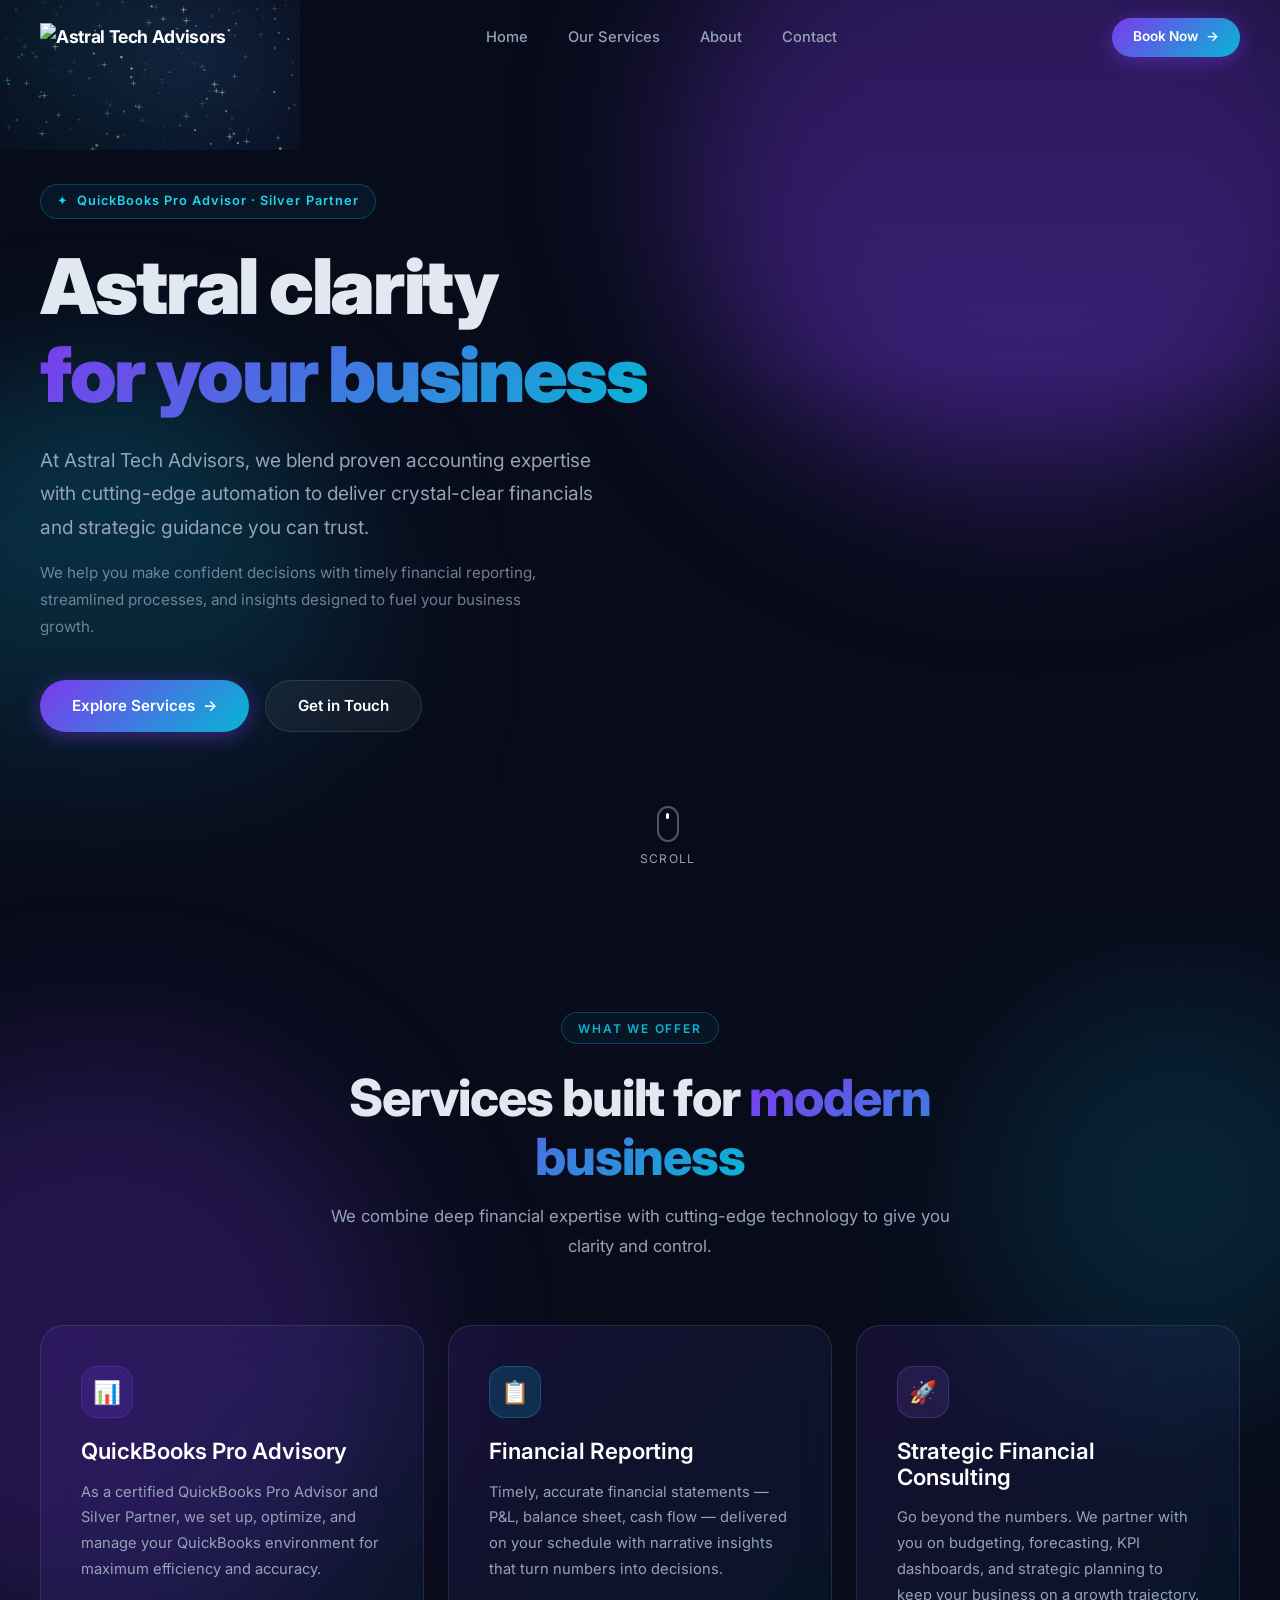
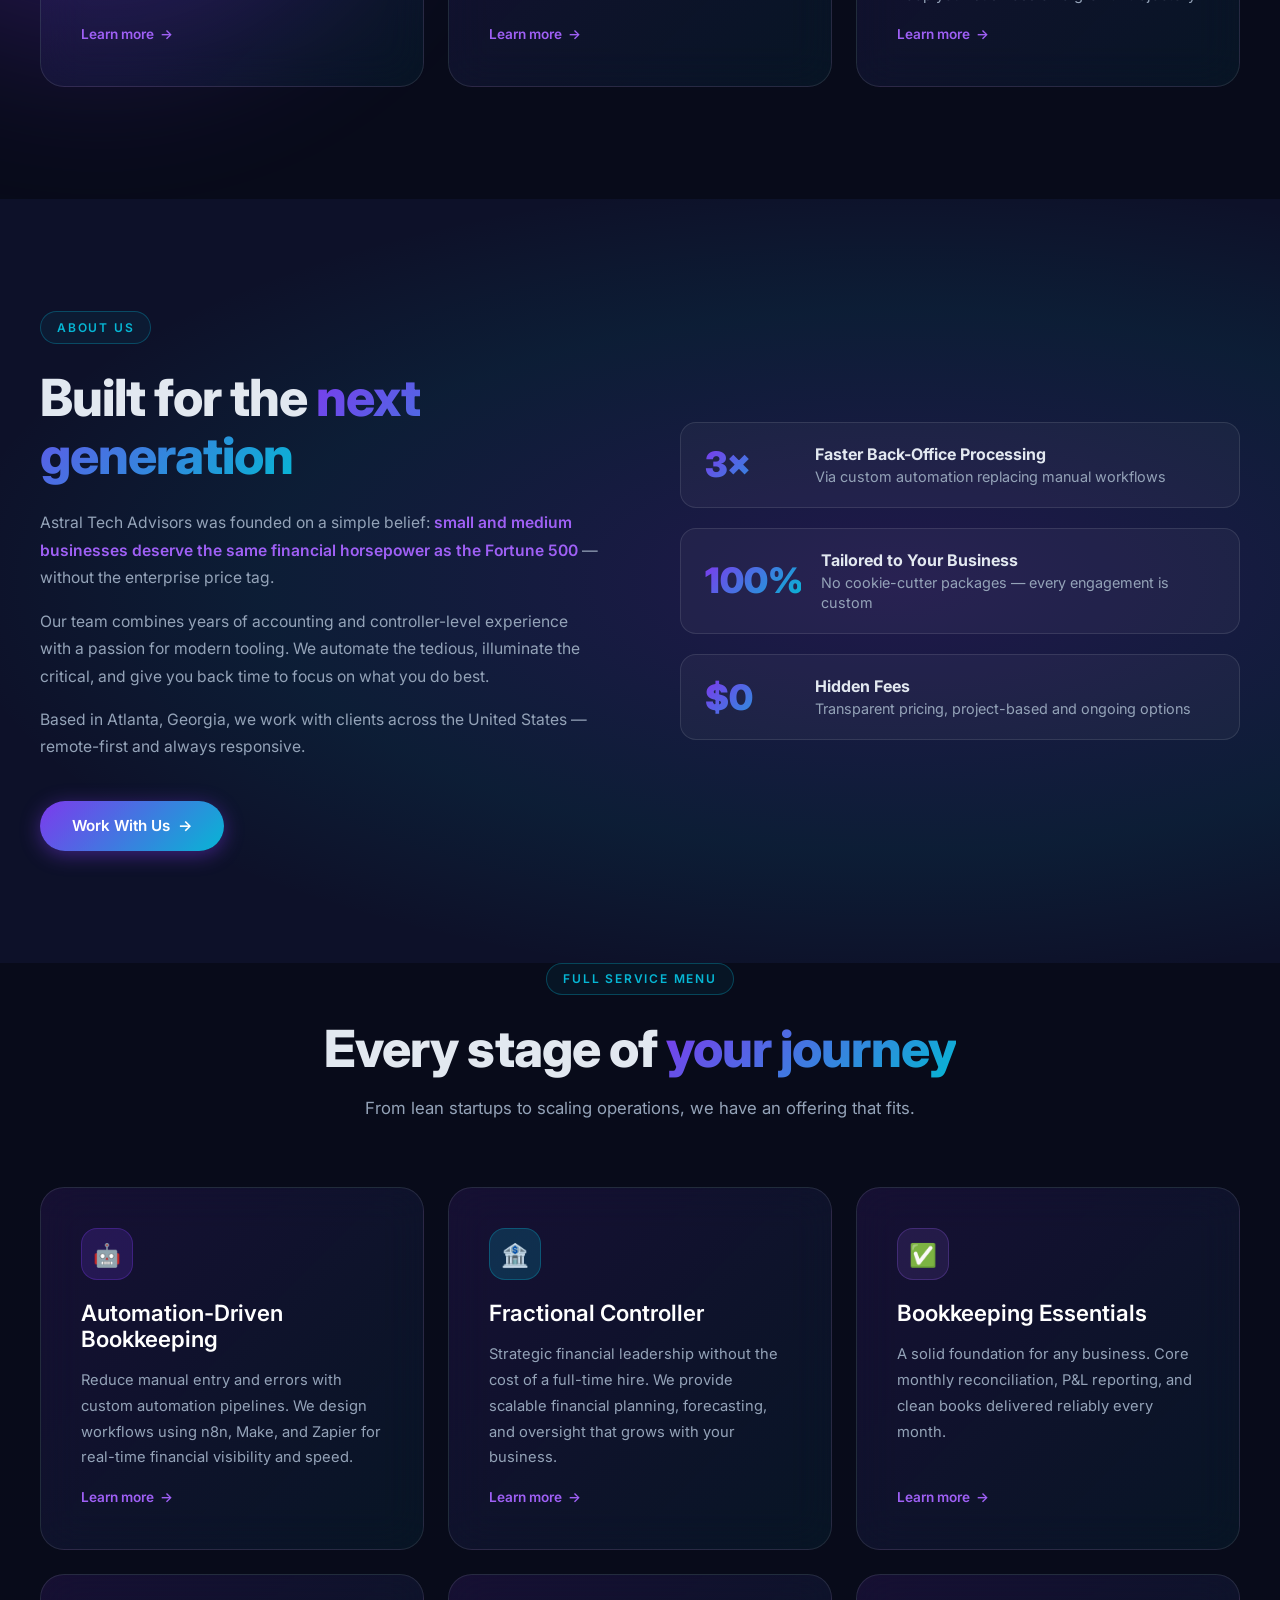
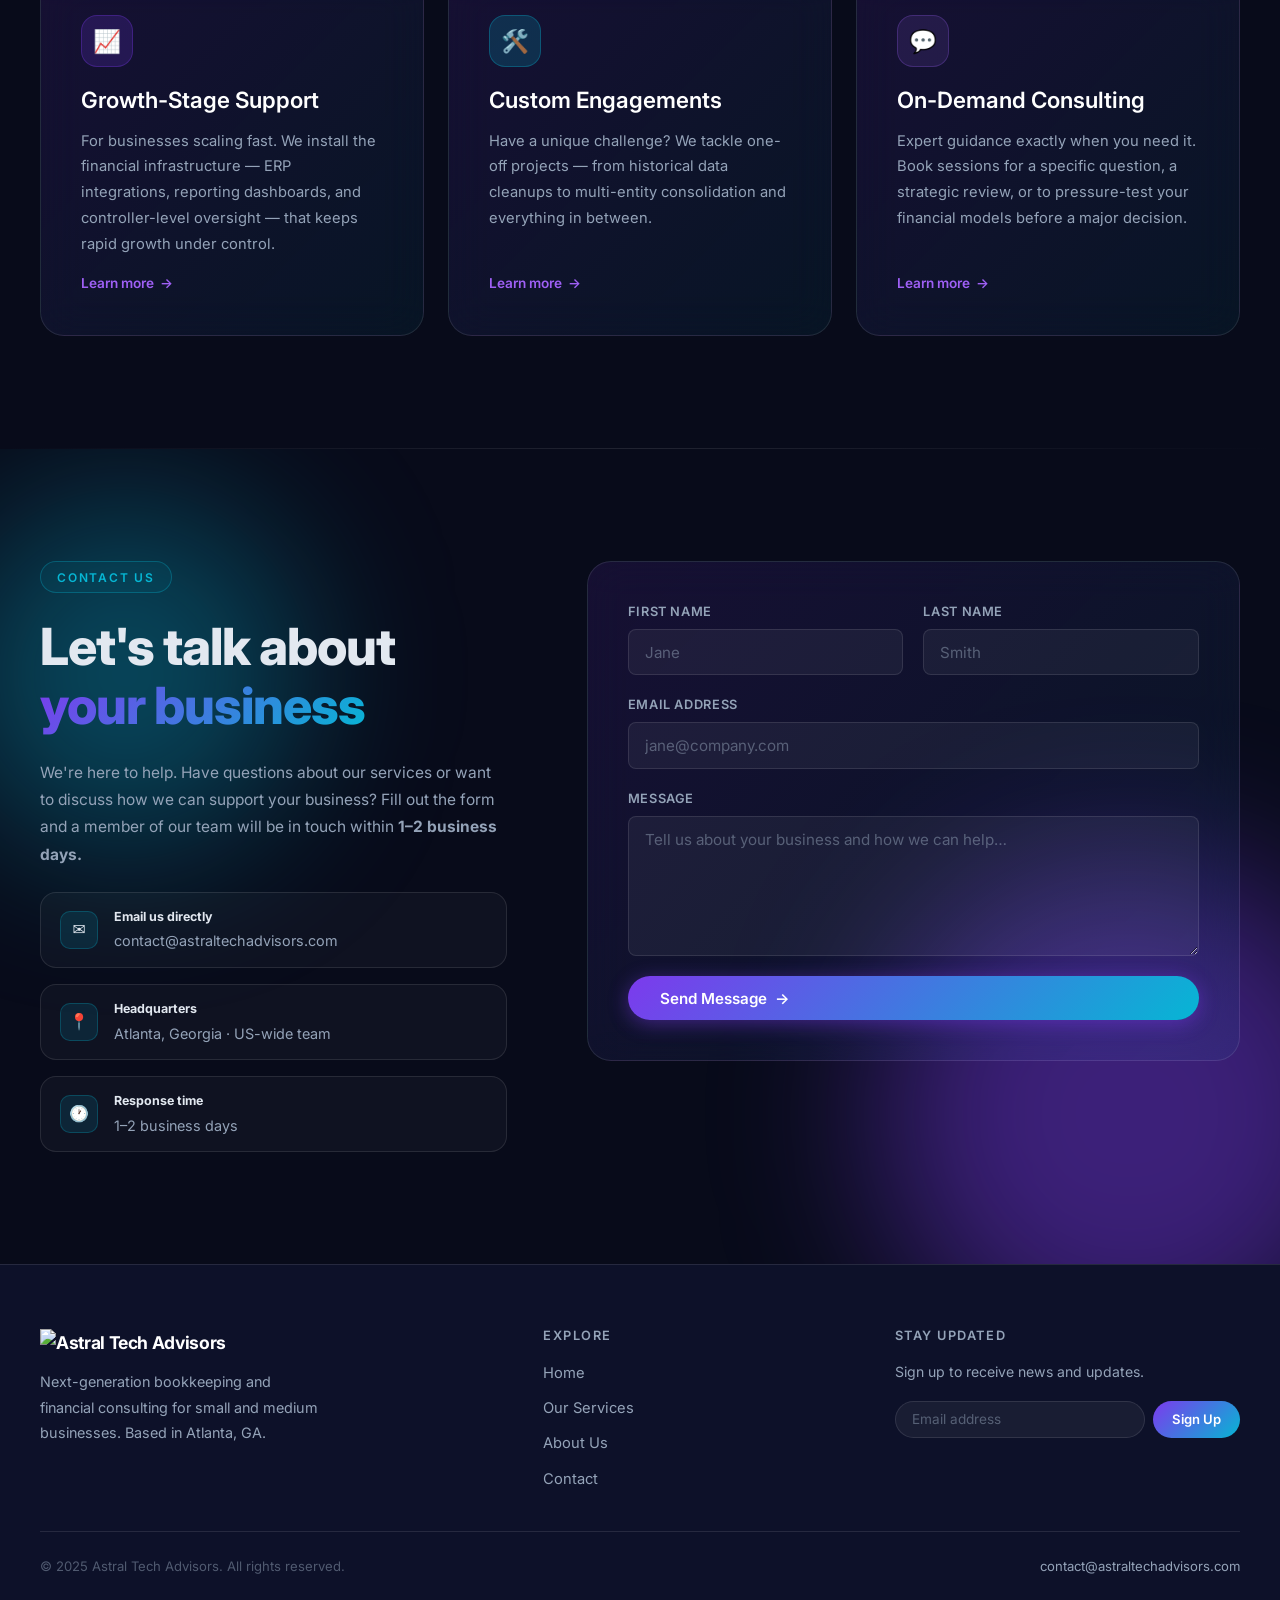
==== commit 9ba0bb14: "feat: replace logo with actual image, add space/neon theme" ====
--- a/index.html
+++ b/index.html
@@ -1,465 +1,437 @@
-<!DOCTYPE html>
-<html lang="en">
-<head>
-  <meta charset="UTF-8" />
-  <meta name="viewport" content="width=device-width, initial-scale=1.0" />
-  <title>Astral Tech Advisors — Next-Gen Bookkeeping & Financial Consulting</title>
-  <meta name="description" content="Astral Tech Advisors blends proven accounting expertise with cutting-edge automation to deliver crystal-clear financials and strategic guidance you can trust." />
-  <meta property="og:title" content="Astral Tech Advisors" />
-  <meta property="og:description" content="Next-generation bookkeeping and financial consulting for small and medium businesses." />
-  <meta property="og:type" content="website" />
-  <link rel="preconnect" href="https://fonts.googleapis.com" />
-  <link rel="preconnect" href="https://fonts.gstatic.com" crossorigin />
-  <link rel="stylesheet" href="index.css" />
-</head>
-<body>
-
-  <!-- ============================================================
-       NAVBAR
-       ============================================================ -->
-  <nav class="navbar" id="navbar" aria-label="Main navigation">
-    <div class="container">
-      <div class="nav-inner">
-        <a href="#home" class="nav-logo" aria-label="Astral Tech Advisors Home">
-          <span class="nav-logo-icon" aria-hidden="true">✦</span>
-          <span>Astral Tech Advisors</span>
-        </a>
-
-        <ul class="nav-links" id="nav-links" role="list">
-          <li><a href="#home">Home</a></li>
-          <li><a href="#services">Our Services</a></li>
-          <li><a href="#about">About</a></li>
-          <li><a href="#contact">Contact</a></li>
-        </ul>
-
-        <a href="https://calendly.com" target="_blank" rel="noopener" class="btn btn-primary btn-sm nav-cta" id="nav-book-btn">
-          Book Now <span aria-hidden="true">→</span>
-        </a>
-
-        <button class="hamburger" id="hamburger" aria-label="Toggle mobile menu" aria-expanded="false">
-          <span></span>
-          <span></span>
-          <span></span>
-        </button>
-      </div>
-    </div>
-  </nav>
-
-  <!-- ============================================================
-       HERO
-       ============================================================ -->
-  <section class="hero" id="home" aria-label="Hero">
-    <canvas id="hero-canvas" aria-hidden="true"></canvas>
-    <div class="hero-overlay" aria-hidden="true"></div>
-
-    <!-- Background glow orbs -->
-    <div class="orb orb-violet orb-1" aria-hidden="true"></div>
-    <div class="orb orb-cyan orb-2" aria-hidden="true"></div>
-
-    <div class="container">
-      <div class="hero-content">
-        <div class="hero-badge" role="note">
-          <span aria-hidden="true">✦</span>
-          QuickBooks Pro Advisor · Silver Partner
-        </div>
-
-        <h1 class="hero-title">
-          Astral clarity<br />
-          <span class="gradient-text">for your business</span>
-        </h1>
-
-        <p class="hero-subtitle">
-          At Astral Tech Advisors, we blend proven accounting expertise with
-          cutting-edge automation to deliver crystal-clear financials and
-          strategic guidance you can trust.
-        </p>
-
-        <p class="hero-sub2">
-          We help you make confident decisions with timely financial reporting,
-          streamlined processes, and insights designed to fuel your business growth.
-        </p>
-
-        <div class="hero-ctas">
-          <a href="#services" class="btn btn-primary" id="hero-cta-services">
-            Explore Services <span aria-hidden="true">→</span>
-          </a>
-          <a href="#contact" class="btn btn-ghost" id="hero-cta-contact">
-            Get in Touch
-          </a>
-        </div>
-      </div>
-    </div>
-
-    <div class="hero-scroll-hint" aria-hidden="true">
-      <div class="scroll-mouse"></div>
-      <span>Scroll</span>
-    </div>
-  </section>
-
-  <!-- ============================================================
-       SERVICES — PRIMARY
-       ============================================================ -->
-  <section class="services" id="services" aria-label="Our Core Services">
-    <div class="orb orb-violet orb-1" aria-hidden="true"></div>
-    <div class="orb orb-cyan orb-2" aria-hidden="true"></div>
-
-    <div class="container">
-      <div class="section-header reveal">
-        <div class="section-label">What We Offer</div>
-        <h2>Financial services that <span class="gradient-text">move with you</span></h2>
-        <p>
-          From real-time bookkeeping to fractional controller leadership,
-          every service is powered by modern automation built for growth.
-        </p>
-      </div>
-
-      <div class="services-grid">
-        <!-- Bookkeeping Services -->
-        <article class="glass-card service-card reveal" id="service-bookkeeping">
-          <div class="service-icon violet" aria-hidden="true">📒</div>
-          <h3>Bookkeeping Services</h3>
-          <p>
-            Reliable, accurate bookkeeping tailored to your business. Our services
-            include monthly reconciliations, transaction categorization, and AP support —
-            all designed to keep your records organized and up to date.
-          </p>
-          <a href="#contact" class="service-link">
-            Learn more <span aria-hidden="true">→</span>
-          </a>
-        </article>
-
-        <!-- Financial Consulting -->
-        <article class="glass-card service-card reveal reveal-delay-1" id="service-consulting">
-          <div class="service-icon cyan" aria-hidden="true">📊</div>
-          <h3>Financial Consulting</h3>
-          <p>
-            Need deeper insight or support beyond the books? We offer project-based
-            and ongoing consulting led by experienced accountants and controllers.
-            Whether you're budgeting, forecasting, or cleaning up historical data,
-            we help you make confident, informed financial decisions.
-          </p>
-          <a href="#contact" class="service-link">
-            Learn more <span aria-hidden="true">→</span>
-          </a>
-        </article>
-
-        <!-- Automation & Workflow -->
-        <article class="glass-card service-card reveal reveal-delay-2" id="service-automation">
-          <div class="service-icon mix" aria-hidden="true">⚡</div>
-          <h3>Automation &amp; Workflow Setup</h3>
-          <p>
-            We help small businesses streamline back-office tasks through cutting-edge
-            automation. From reducing manual entry to integrating key financial tools
-            via n8n, Make, and Zapier — we design efficient workflows that save time,
-            minimize errors, and support growth without extra overhead.
-          </p>
-          <a href="#contact" class="service-link">
-            Learn more <span aria-hidden="true">→</span>
-          </a>
-        </article>
-      </div>
-    </div>
-  </section>
-
-  <!-- ============================================================
-       ABOUT
-       ============================================================ -->
-  <section class="about" id="about" aria-label="About Astral Tech Advisors">
-    <div class="container">
-      <div class="about-grid">
-        <!-- Left: Text -->
-        <div class="about-content reveal">
-          <div class="section-label">About our company</div>
-          <h2>Built by accountants, <span class="gradient-text">powered by automation</span></h2>
-
-          <p>
-            After decades of experience in corporate accounting and consulting, our team
-            has seen it all. One thing that is apparent is that in today's business
-            environment, <strong>small to medium sized businesses are being significantly
-            under served.</strong> Our goal is to level the playing field and help these
-            local companies grow.
-          </p>
-
-          <p>
-            Based in <strong>Atlanta, Georgia</strong> and with teammates across the US,
-            we are aiming at becoming the leader in next-generation bookkeeping and
-            accounting consulting. Our approach utilizes our vast experience, along with
-            emerging automation technology to deliver results for our clients.
-          </p>
-
-          <p>
-            No project is too big or small for us. Whether you are a local coffee shop
-            struggling with integrating your PoS into an accounting system, or a
-            technology company that just reached $1M in ARR — you will find that our
-            company can add <strong>tremendous value!</strong>
-          </p>
-
-          <div class="about-cta">
-            <a href="#contact" class="btn btn-primary" id="about-cta-meet">
-              Meet the Team <span aria-hidden="true">→</span>
-            </a>
-          </div>
-        </div>
-
-        <!-- Right: Stats / Proof Points -->
-        <div class="about-visual reveal reveal-delay-1">
-          <div class="stat-card">
-            <div class="stat-number">10+</div>
-            <div class="stat-label">
-              <strong>Years of Corporate Experience</strong>
-              Decades of combined accounting &amp; consulting expertise
-            </div>
-          </div>
-
-          <div class="stat-card">
-            <div class="stat-number">3×</div>
-            <div class="stat-label">
-              <strong>Faster Back-Office Processing</strong>
-              Via custom automation replacing manual workflows
-            </div>
-          </div>
-
-          <div class="stat-card">
-            <div class="stat-number">100%</div>
-            <div class="stat-label">
-              <strong>Tailored to Your Business</strong>
-              No cookie-cutter packages — every engagement is custom
-            </div>
-          </div>
-
-          <div class="stat-card">
-            <div class="stat-number">$0</div>
-            <div class="stat-label">
-              <strong>Hidden Fees</strong>
-              Transparent pricing, project-based and ongoing options
-            </div>
-          </div>
-        </div>
-      </div>
-    </div>
-  </section>
-
-  <!-- ============================================================
-       EXTENDED SERVICES
-       ============================================================ -->
-  <section class="ext-services" aria-label="All Services">
-    <div class="container">
-      <div class="section-header reveal">
-        <div class="section-label">Full Service Menu</div>
-        <h2>Every stage of <span class="gradient-text">your journey</span></h2>
-        <p>From lean startups to scaling operations, we have an offering that fits.</p>
-      </div>
-
-      <div class="ext-services-grid">
-        <!-- Automation-Driven Bookkeeping -->
-        <article class="glass-card service-card reveal" id="service-auto-bookkeeping">
-          <div class="service-icon violet" aria-hidden="true">🤖</div>
-          <h3>Automation-Driven Bookkeeping</h3>
-          <p>
-            Reduce manual entry and errors with custom automation pipelines. We
-            design workflows using n8n, Make, and Zapier for real-time financial
-            visibility and speed.
-          </p>
-          <a href="#contact" class="service-link">Learn more <span aria-hidden="true">→</span></a>
-        </article>
-
-        <!-- Fractional Controller -->
-        <article class="glass-card service-card reveal reveal-delay-1" id="service-fractional">
-          <div class="service-icon cyan" aria-hidden="true">🏦</div>
-          <h3>Fractional Controller</h3>
-          <p>
-            Strategic financial leadership without the cost of a full-time hire.
-            We provide scalable financial planning, forecasting, and oversight
-            that grows with your business.
-          </p>
-          <a href="#contact" class="service-link">Learn more <span aria-hidden="true">→</span></a>
-        </article>
-
-        <!-- Bookkeeping Essentials -->
-        <article class="glass-card service-card reveal reveal-delay-2" id="service-essentials">
-          <div class="service-icon mix" aria-hidden="true">✅</div>
-          <h3>Bookkeeping Essentials</h3>
-          <p>
-            A solid foundation for any business. Core monthly reconciliation,
-            P&amp;L reporting, and clean books delivered reliably every month.
-          </p>
-          <a href="#contact" class="service-link">Learn more <span aria-hidden="true">→</span></a>
-        </article>
-
-        <!-- Growth-Stage Support -->
-        <article class="glass-card service-card reveal" id="service-growth">
-          <div class="service-icon violet" aria-hidden="true">📈</div>
-          <h3>Growth-Stage Support</h3>
-          <p>
-            For businesses scaling fast. We install the financial infrastructure —
-            ERP integrations, reporting dashboards, and controller-level oversight —
-            that keeps rapid growth under control.
-          </p>
-          <a href="#contact" class="service-link">Learn more <span aria-hidden="true">→</span></a>
-        </article>
-
-        <!-- Custom Engagements -->
-        <article class="glass-card service-card reveal reveal-delay-1" id="service-custom">
-          <div class="service-icon cyan" aria-hidden="true">🛠️</div>
-          <h3>Custom Engagements</h3>
-          <p>
-            Have a unique challenge? We tackle one-off projects — from historical
-            data cleanups to multi-entity consolidation and everything in between.
-          </p>
-          <a href="#contact" class="service-link">Learn more <span aria-hidden="true">→</span></a>
-        </article>
-
-        <!-- On-Demand Consulting -->
-        <article class="glass-card service-card reveal reveal-delay-2" id="service-ondemand">
-          <div class="service-icon mix" aria-hidden="true">💬</div>
-          <h3>On-Demand Consulting</h3>
-          <p>
-            Expert guidance exactly when you need it. Book sessions for a specific
-            question, a strategic review, or to pressure-test your financial models
-            before a major decision.
-          </p>
-          <a href="#contact" class="service-link">Learn more <span aria-hidden="true">→</span></a>
-        </article>
-      </div>
-    </div>
-  </section>
-
-  <div class="section-divider" aria-hidden="true"></div>
-
-  <!-- ============================================================
-       CONTACT
-       ============================================================ -->
-  <section class="contact" id="contact" aria-label="Contact Us">
-    <div class="orb orb-violet orb-1" aria-hidden="true"></div>
-    <div class="orb orb-cyan orb-2" aria-hidden="true"></div>
-
-    <div class="container">
-      <div class="contact-grid">
-        <!-- Left: Info -->
-        <div class="contact-info reveal">
-          <div class="section-label">Contact Us</div>
-          <h2>Let's talk about <span class="gradient-text">your business</span></h2>
-          <p>
-            We're here to help. Have questions about our services or want to
-            discuss how we can support your business? Fill out the form and a
-            member of our team will be in touch within <strong>1–2 business
-            days.</strong>
-          </p>
-
-          <div class="contact-meta">
-            <div class="contact-item">
-              <div class="contact-item-icon" aria-hidden="true">✉️</div>
-              <div class="contact-item-text">
-                <strong>Email us directly</strong>
-                <span>contact@astraltechadvisors.com</span>
-              </div>
-            </div>
-            <div class="contact-item">
-              <div class="contact-item-icon" aria-hidden="true">📍</div>
-              <div class="contact-item-text">
-                <strong>Headquarters</strong>
-                <span>Atlanta, Georgia · US-wide team</span>
-              </div>
-            </div>
-            <div class="contact-item">
-              <div class="contact-item-icon" aria-hidden="true">🕐</div>
-              <div class="contact-item-text">
-                <strong>Response time</strong>
-                <span>1–2 business days</span>
-              </div>
-            </div>
-          </div>
-        </div>
-
-        <!-- Right: Form -->
-        <form class="glass-card contact-form reveal reveal-delay-1" id="contact-form" novalidate>
-          <div class="form-row">
-            <div class="form-group">
-              <label for="first-name">First Name</label>
-              <input type="text" id="first-name" name="firstName" placeholder="Jane" required />
-            </div>
-            <div class="form-group">
-              <label for="last-name">Last Name</label>
-              <input type="text" id="last-name" name="lastName" placeholder="Smith" required />
-            </div>
-          </div>
-
-          <div class="form-group">
-            <label for="email">Email Address</label>
-            <input type="email" id="email" name="email" placeholder="jane@company.com" required />
-          </div>
-
-          <div class="form-group">
-            <label for="message">Message</label>
-            <textarea id="message" name="message" placeholder="Tell us about your business and how we can help…" required></textarea>
-          </div>
-
-          <button type="submit" class="btn btn-primary" id="form-submit-btn">
-            Send Message <span aria-hidden="true">→</span>
-          </button>
-        </form>
-      </div>
-    </div>
-  </section>
-
-  <!-- ============================================================
-       FOOTER
-       ============================================================ -->
-  <footer role="contentinfo">
-    <div class="container">
-      <div class="footer-grid">
-        <!-- Brand -->
-        <div class="footer-brand">
-          <a href="#home" class="nav-logo" aria-label="Astral Tech Advisors">
-            <span class="nav-logo-icon" aria-hidden="true">✦</span>
-            <span>Astral Tech Advisors</span>
-          </a>
-          <p>
-            Next-generation bookkeeping and financial consulting for small
-            and medium businesses. Based in Atlanta, GA.
-          </p>
-        </div>
-
-        <!-- Navigation -->
-        <nav class="footer-nav" aria-label="Footer navigation">
-          <h4>Explore</h4>
-          <ul role="list">
-            <li><a href="#home">Home</a></li>
-            <li><a href="#services">Our Services</a></li>
-            <li><a href="#about">About Us</a></li>
-            <li><a href="#contact">Contact</a></li>
-          </ul>
-        </nav>
-
-        <!-- Newsletter -->
-        <div class="footer-newsletter">
-          <h4>Stay Updated</h4>
-          <p style="font-size:0.88rem; margin-top: 0; margin-bottom: 0;">
-            Sign up to receive news and updates.
-          </p>
-          <form class="newsletter-form" id="newsletter-form" novalidate>
-            <input
-              type="email"
-              name="email"
-              id="newsletter-email"
-              placeholder="Email address"
-              aria-label="Email address for newsletter"
-              required
-            />
-            <button type="submit">Sign Up</button>
-          </form>
-        </div>
-      </div>
-
-      <div class="footer-bottom">
-        <span>© 2025 Astral Tech Advisors. All rights reserved.</span>
-        <a href="mailto:contact@astraltechadvisors.com">
-          contact@astraltechadvisors.com
-        </a>
-      </div>
-    </div>
-  </footer>
-
-  <script src="main.js"></script>
-</body>
-</html>
+<!DOCTYPE html>
+<html lang="en">
+<head>
+  <meta charset="UTF-8" />
+  <meta name="viewport" content="width=device-width, initial-scale=1.0" />
+  <title>Astral Tech Advisors — Next-Gen Bookkeeping & Financial Consulting</title>
+  <meta name="description" content="Astral Tech Advisors blends proven accounting expertise with cutting-edge automation to deliver crystal-clear financials and strategic guidance you can trust." />
+  <meta property="og:title" content="Astral Tech Advisors" />
+  <meta property="og:description" content="Next-generation bookkeeping and financial consulting for small and medium businesses." />
+  <meta property="og:type" content="website" />
+  <link rel="preconnect" href="https://fonts.googleapis.com" />
+  <link rel="preconnect" href="https://fonts.gstatic.com" crossorigin />
+  <link rel="stylesheet" href="index.css" />
+</head>
+<body>
+
+  <!-- ============================================================
+       NAVBAR
+       ============================================================ -->
+  <nav class="navbar" id="navbar" aria-label="Main navigation">
+    <div class="container">
+      <div class="nav-inner">
+        <a href="#home" class="nav-logo" aria-label="Astral Tech Advisors Home">
+          <img src="https://images.squarespace-cdn.com/content/v1/685741b03fc77e653e0c5ce3/b0774b70-7b02-4d94-ad34-859f7054c396/JPG+File-01.jpg" alt="Astral Tech Advisors" class="nav-logo-img" />
+        </a>
+
+        <ul class="nav-links" id="nav-links" role="list">
+          <li><a href="#home">Home</a></li>
+          <li><a href="#services">Our Services</a></li>
+          <li><a href="#about">About</a></li>
+          <li><a href="#contact">Contact</a></li>
+        </ul>
+
+        <a href="https://calendly.com" target="_blank" rel="noopener" class="btn btn-primary btn-sm nav-cta" id="nav-book-btn">
+          Book Now <span aria-hidden="true">→</span>
+        </a>
+
+        <button class="hamburger" id="hamburger" aria-label="Toggle mobile menu" aria-expanded="false">
+          <span></span>
+          <span></span>
+          <span></span>
+        </button>
+      </div>
+    </div>
+  </nav>
+
+  <!-- ============================================================
+       HERO
+       ============================================================ -->
+  <section class="hero" id="home" aria-label="Hero">
+    <canvas id="hero-canvas" aria-hidden="true"></canvas>
+    <div class="hero-overlay" aria-hidden="true"></div>
+
+    <!-- Background glow orbs -->
+    <div class="orb orb-violet orb-1" aria-hidden="true"></div>
+    <div class="orb orb-cyan orb-2" aria-hidden="true"></div>
+
+    <div class="container">
+      <div class="hero-content">
+        <div class="hero-badge" role="note">
+          <span aria-hidden="true">✦</span>
+          QuickBooks Pro Advisor · Silver Partner
+        </div>
+
+        <h1 class="hero-title">
+          Astral clarity<br />
+          <span class="gradient-text">for your business</span>
+        </h1>
+
+        <p class="hero-subtitle">
+          At Astral Tech Advisors, we blend proven accounting expertise with
+          cutting-edge automation to deliver crystal-clear financials and
+          strategic guidance you can trust.
+        </p>
+
+        <p class="hero-sub2">
+          We help you make confident decisions with timely financial reporting,
+          streamlined processes, and insights designed to fuel your business growth.
+        </p>
+
+        <div class="hero-ctas">
+          <a href="#services" class="btn btn-primary" id="hero-cta-services">
+            Explore Services <span aria-hidden="true">→</span>
+          </a>
+          <a href="#contact" class="btn btn-ghost" id="hero-cta-contact">
+            Get in Touch
+          </a>
+        </div>
+      </div>
+    </div>
+
+    <div class="hero-scroll-hint" aria-hidden="true">
+      <div class="scroll-mouse"></div>
+      <span>Scroll</span>
+    </div>
+  </section>
+
+  <!-- ============================================================
+       SERVICES — PRIMARY
+       ============================================================ -->
+  <section class="services" id="services" aria-label="Our Core Services">
+    <div class="orb orb-violet orb-1" aria-hidden="true"></div>
+    <div class="orb orb-cyan orb-2" aria-hidden="true"></div>
+
+    <div class="container">
+      <div class="section-header reveal">
+        <div class="section-label">What We Offer</div>
+        <h2>Services built for <span class="gradient-text">modern business</span></h2>
+        <p>We combine deep financial expertise with cutting-edge technology to give you clarity and control.</p>
+      </div>
+
+      <div class="services-grid">
+        <!-- QuickBooks -->
+        <article class="glass-card service-card reveal" id="service-qb">
+          <div class="service-icon violet" aria-hidden="true">📊</div>
+          <h3>QuickBooks Pro Advisory</h3>
+          <p>
+            As a certified QuickBooks Pro Advisor and Silver Partner, we set up,
+            optimize, and manage your QuickBooks environment for maximum efficiency
+            and accuracy.
+          </p>
+          <a href="#contact" class="service-link">Learn more <span aria-hidden="true">→</span></a>
+        </article>
+
+        <!-- Financial Reporting -->
+        <article class="glass-card service-card reveal reveal-delay-1" id="service-reporting">
+          <div class="service-icon cyan" aria-hidden="true">📋</div>
+          <h3>Financial Reporting</h3>
+          <p>
+            Timely, accurate financial statements — P&amp;L, balance sheet, cash flow —
+            delivered on your schedule with narrative insights that turn numbers
+            into decisions.
+          </p>
+          <a href="#contact" class="service-link">Learn more <span aria-hidden="true">→</span></a>
+        </article>
+
+        <!-- Strategic Consulting -->
+        <article class="glass-card service-card reveal reveal-delay-2" id="service-consulting">
+          <div class="service-icon mix" aria-hidden="true">🚀</div>
+          <h3>Strategic Financial Consulting</h3>
+          <p>
+            Go beyond the numbers. We partner with you on budgeting, forecasting,
+            KPI dashboards, and strategic planning to keep your business on a
+            growth trajectory.
+          </p>
+          <a href="#contact" class="service-link">Learn more <span aria-hidden="true">→</span></a>
+        </article>
+      </div>
+    </div>
+  </section>
+
+  <!-- ============================================================
+       ABOUT
+       ============================================================ -->
+  <section class="about" id="about" aria-label="About Astral Tech Advisors">
+    <div class="container">
+      <div class="about-grid">
+        <!-- Left: Copy -->
+        <div class="about-content reveal">
+          <div class="section-label">About Us</div>
+          <h2>Built for the <span class="gradient-text">next generation</span></h2>
+
+          <p>
+            Astral Tech Advisors was founded on a simple belief: <strong>small and
+            medium businesses deserve the same financial horsepower as the Fortune
+            500</strong> — without the enterprise price tag.
+          </p>
+
+          <p>
+            Our team combines years of accounting and controller-level experience
+            with a passion for modern tooling. We automate the tedious, illuminate
+            the critical, and give you back time to focus on what you do best.
+          </p>
+
+          <p>
+            Based in Atlanta, Georgia, we work with clients across the United
+            States — remote-first and always responsive.
+          </p>
+
+          <a href="#contact" class="btn btn-primary about-cta">
+            Work With Us <span aria-hidden="true">→</span>
+          </a>
+        </div>
+
+        <!-- Right: Stats -->
+        <div class="about-visual reveal reveal-delay-1">
+          <div class="stat-card">
+            <div class="stat-number">3×</div>
+            <div class="stat-label">
+              <strong>Faster Back-Office Processing</strong>
+              Via custom automation replacing manual workflows
+            </div>
+          </div>
+
+          <div class="stat-card">
+            <div class="stat-number">100%</div>
+            <div class="stat-label">
+              <strong>Tailored to Your Business</strong>
+              No cookie-cutter packages — every engagement is custom
+            </div>
+          </div>
+
+          <div class="stat-card">
+            <div class="stat-number">$0</div>
+            <div class="stat-label">
+              <strong>Hidden Fees</strong>
+              Transparent pricing, project-based and ongoing options
+            </div>
+          </div>
+        </div>
+      </div>
+    </div>
+  </section>
+
+  <!-- ============================================================
+       EXTENDED SERVICES
+       ============================================================ -->
+  <section class="ext-services" aria-label="All Services">
+    <div class="container">
+      <div class="section-header reveal">
+        <div class="section-label">Full Service Menu</div>
+        <h2>Every stage of <span class="gradient-text">your journey</span></h2>
+        <p>From lean startups to scaling operations, we have an offering that fits.</p>
+      </div>
+
+      <div class="ext-services-grid">
+        <!-- Automation-Driven Bookkeeping -->
+        <article class="glass-card service-card reveal" id="service-auto-bookkeeping">
+          <div class="service-icon violet" aria-hidden="true">🤖</div>
+          <h3>Automation-Driven Bookkeeping</h3>
+          <p>
+            Reduce manual entry and errors with custom automation pipelines. We
+            design workflows using n8n, Make, and Zapier for real-time financial
+            visibility and speed.
+          </p>
+          <a href="#contact" class="service-link">Learn more <span aria-hidden="true">→</span></a>
+        </article>
+
+        <!-- Fractional Controller -->
+        <article class="glass-card service-card reveal reveal-delay-1" id="service-fractional">
+          <div class="service-icon cyan" aria-hidden="true">🏦</div>
+          <h3>Fractional Controller</h3>
+          <p>
+            Strategic financial leadership without the cost of a full-time hire.
+            We provide scalable financial planning, forecasting, and oversight
+            that grows with your business.
+          </p>
+          <a href="#contact" class="service-link">Learn more <span aria-hidden="true">→</span></a>
+        </article>
+
+        <!-- Bookkeeping Essentials -->
+        <article class="glass-card service-card reveal reveal-delay-2" id="service-essentials">
+          <div class="service-icon mix" aria-hidden="true">✅</div>
+          <h3>Bookkeeping Essentials</h3>
+          <p>
+            A solid foundation for any business. Core monthly reconciliation,
+            P&amp;L reporting, and clean books delivered reliably every month.
+          </p>
+          <a href="#contact" class="service-link">Learn more <span aria-hidden="true">→</span></a>
+        </article>
+
+        <!-- Growth-Stage Support -->
+        <article class="glass-card service-card reveal" id="service-growth">
+          <div class="service-icon violet" aria-hidden="true">📈</div>
+          <h3>Growth-Stage Support</h3>
+          <p>
+            For businesses scaling fast. We install the financial infrastructure —
+            ERP integrations, reporting dashboards, and controller-level oversight —
+            that keeps rapid growth under control.
+          </p>
+          <a href="#contact" class="service-link">Learn more <span aria-hidden="true">→</span></a>
+        </article>
+
+        <!-- Custom Engagements -->
+        <article class="glass-card service-card reveal reveal-delay-1" id="service-custom">
+          <div class="service-icon cyan" aria-hidden="true">🛠️</div>
+          <h3>Custom Engagements</h3>
+          <p>
+            Have a unique challenge? We tackle one-off projects — from historical
+            data cleanups to multi-entity consolidation and everything in between.
+          </p>
+          <a href="#contact" class="service-link">Learn more <span aria-hidden="true">→</span></a>
+        </article>
+
+        <!-- On-Demand Consulting -->
+        <article class="glass-card service-card reveal reveal-delay-2" id="service-ondemand">
+          <div class="service-icon mix" aria-hidden="true">💬</div>
+          <h3>On-Demand Consulting</h3>
+          <p>
+            Expert guidance exactly when you need it. Book sessions for a specific
+            question, a strategic review, or to pressure-test your financial models
+            before a major decision.
+          </p>
+          <a href="#contact" class="service-link">Learn more <span aria-hidden="true">→</span></a>
+        </article>
+      </div>
+    </div>
+  </section>
+
+  <div class="section-divider" aria-hidden="true"></div>
+
+  <!-- ============================================================
+       CONTACT
+       ============================================================ -->
+  <section class="contact" id="contact" aria-label="Contact Us">
+    <div class="orb orb-violet orb-1" aria-hidden="true"></div>
+    <div class="orb orb-cyan orb-2" aria-hidden="true"></div>
+
+    <div class="container">
+      <div class="contact-grid">
+        <!-- Left: Info -->
+        <div class="contact-info reveal">
+          <div class="section-label">Contact Us</div>
+          <h2>Let's talk about <span class="gradient-text">your business</span></h2>
+          <p>
+            We're here to help. Have questions about our services or want to
+            discuss how we can support your business? Fill out the form and a
+            member of our team will be in touch within <strong>1–2 business
+            days.</strong>
+          </p>
+
+          <div class="contact-meta">
+            <div class="contact-item">
+              <div class="contact-item-icon" aria-hidden="true">✉️</div>
+              <div class="contact-item-text">
+                <strong>Email us directly</strong>
+                <span>contact@astraltechadvisors.com</span>
+              </div>
+            </div>
+            <div class="contact-item">
+              <div class="contact-item-icon" aria-hidden="true">📍</div>
+              <div class="contact-item-text">
+                <strong>Headquarters</strong>
+                <span>Atlanta, Georgia · US-wide team</span>
+              </div>
+            </div>
+            <div class="contact-item">
+              <div class="contact-item-icon" aria-hidden="true">🕐</div>
+              <div class="contact-item-text">
+                <strong>Response time</strong>
+                <span>1–2 business days</span>
+              </div>
+            </div>
+          </div>
+        </div>
+
+        <!-- Right: Form -->
+        <form class="glass-card contact-form reveal reveal-delay-1" id="contact-form" novalidate>
+          <div class="form-row">
+            <div class="form-group">
+              <label for="first-name">First Name</label>
+              <input type="text" id="first-name" name="firstName" placeholder="Jane" required />
+            </div>
+            <div class="form-group">
+              <label for="last-name">Last Name</label>
+              <input type="text" id="last-name" name="lastName" placeholder="Smith" required />
+            </div>
+          </div>
+
+          <div class="form-group">
+            <label for="email">Email Address</label>
+            <input type="email" id="email" name="email" placeholder="jane@company.com" required />
+          </div>
+
+          <div class="form-group">
+            <label for="message">Message</label>
+            <textarea id="message" name="message" placeholder="Tell us about your business and how we can help…" required></textarea>
+          </div>
+
+          <button type="submit" class="btn btn-primary" id="form-submit-btn">
+            Send Message <span aria-hidden="true">→</span>
+          </button>
+        </form>
+      </div>
+    </div>
+  </section>
+
+  <!-- ============================================================
+       FOOTER
+       ============================================================ -->
+  <footer role="contentinfo">
+    <div class="container">
+      <div class="footer-grid">
+        <!-- Brand -->
+        <div class="footer-brand">
+          <a href="#home" class="nav-logo" aria-label="Astral Tech Advisors">
+            <img src="https://images.squarespace-cdn.com/content/v1/685741b03fc77e653e0c5ce3/b0774b70-7b02-4d94-ad34-859f7054c396/JPG+File-01.jpg" alt="Astral Tech Advisors" class="nav-logo-img nav-logo-img--footer" />
+          </a>
+          <p>
+            Next-generation bookkeeping and financial consulting for small
+            and medium businesses. Based in Atlanta, GA.
+          </p>
+        </div>
+
+        <!-- Navigation -->
+        <nav class="footer-nav" aria-label="Footer navigation">
+          <h4>Explore</h4>
+          <ul role="list">
+            <li><a href="#home">Home</a></li>
+            <li><a href="#services">Our Services</a></li>
+            <li><a href="#about">About Us</a></li>
+            <li><a href="#contact">Contact</a></li>
+          </ul>
+        </nav>
+
+        <!-- Newsletter -->
+        <div class="footer-newsletter">
+          <h4>Stay Updated</h4>
+          <p style="font-size:0.88rem; margin-top: 0; margin-bottom: 0;">
+            Sign up to receive news and updates.
+          </p>
+          <form class="newsletter-form" id="newsletter-form" novalidate>
+            <input
+              type="email"
+              name="email"
+              id="newsletter-email"
+              placeholder="Email address"
+              aria-label="Email address for newsletter"
+              required
+            />
+            <button type="submit">Sign Up</button>
+          </form>
+        </div>
+      </div>
+
+      <div class="footer-bottom">
+        <span>© 2025 Astral Tech Advisors. All rights reserved.</span>
+        <a href="mailto:contact@astraltechadvisors.com">
+          contact@astraltechadvisors.com
+        </a>
+      </div>
+    </div>
+  </footer>
+
+  <script src="main.js"></script>
+</body>
+</html>
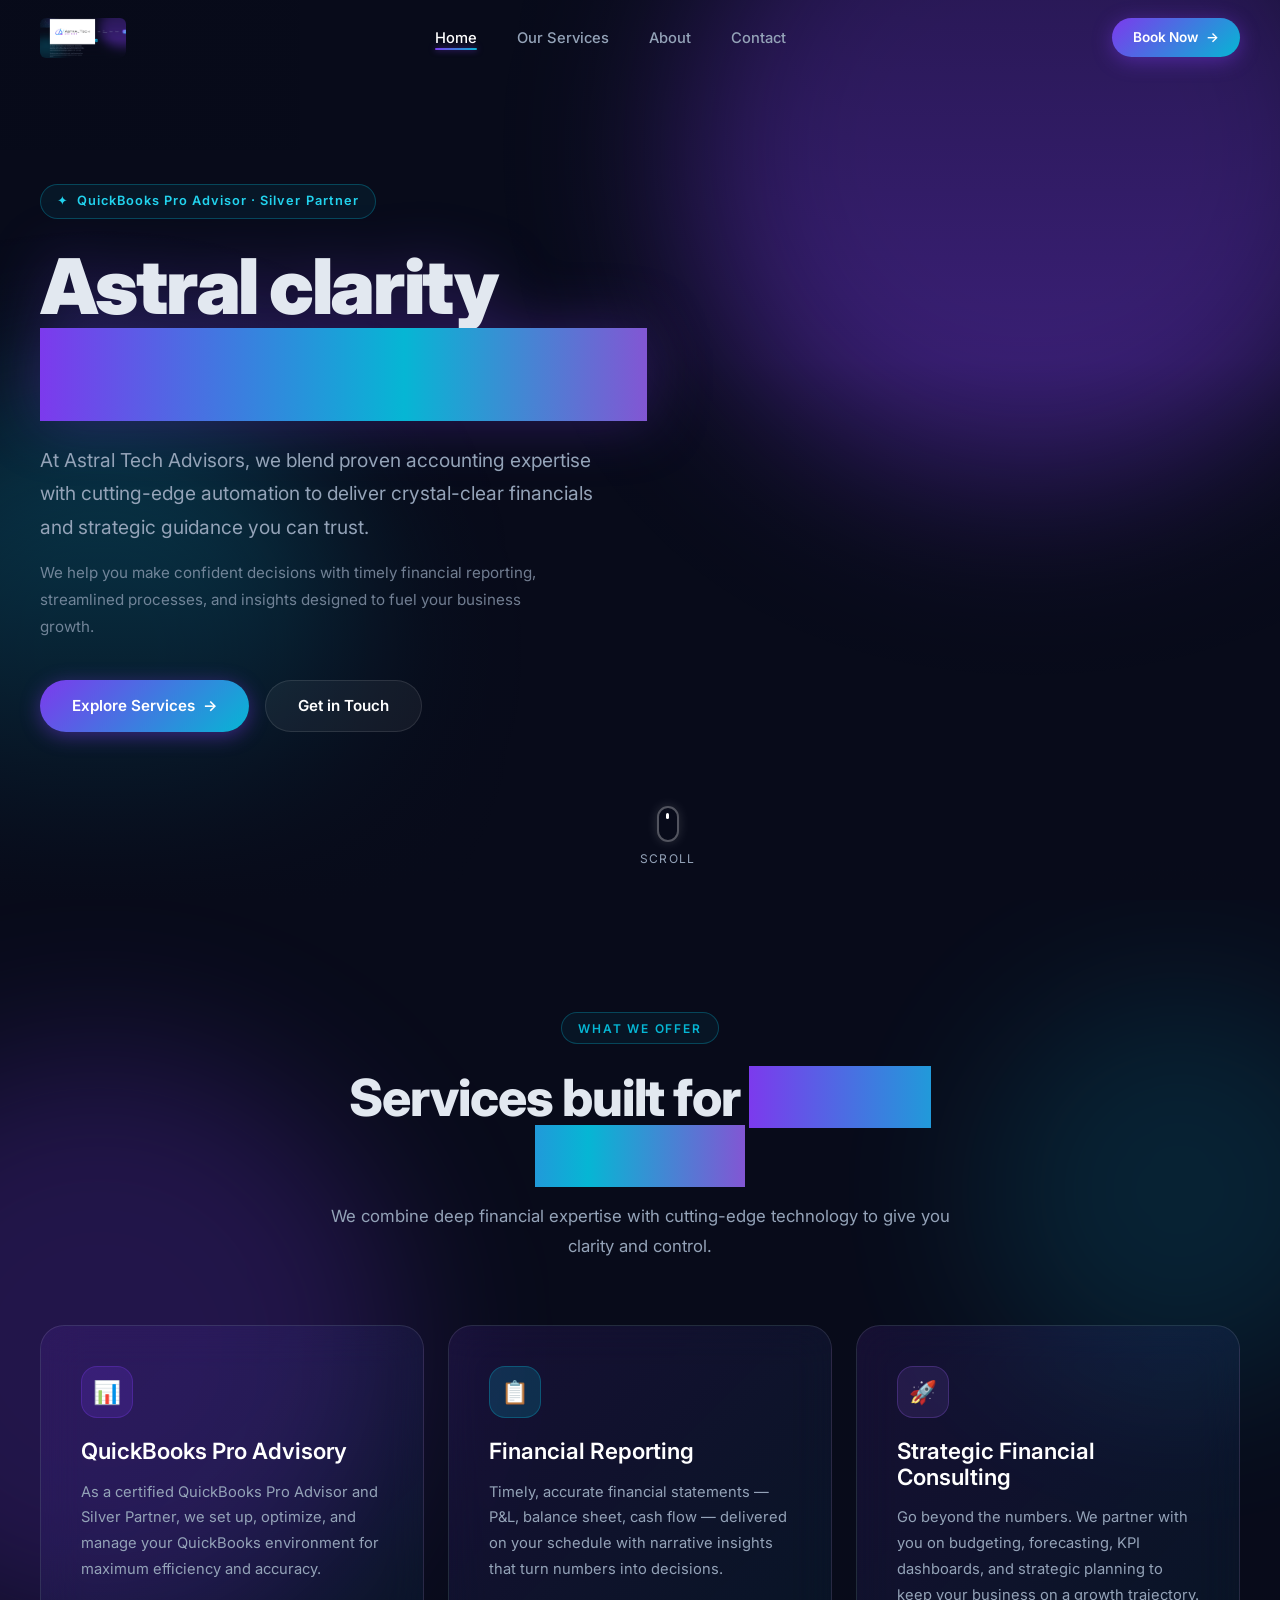
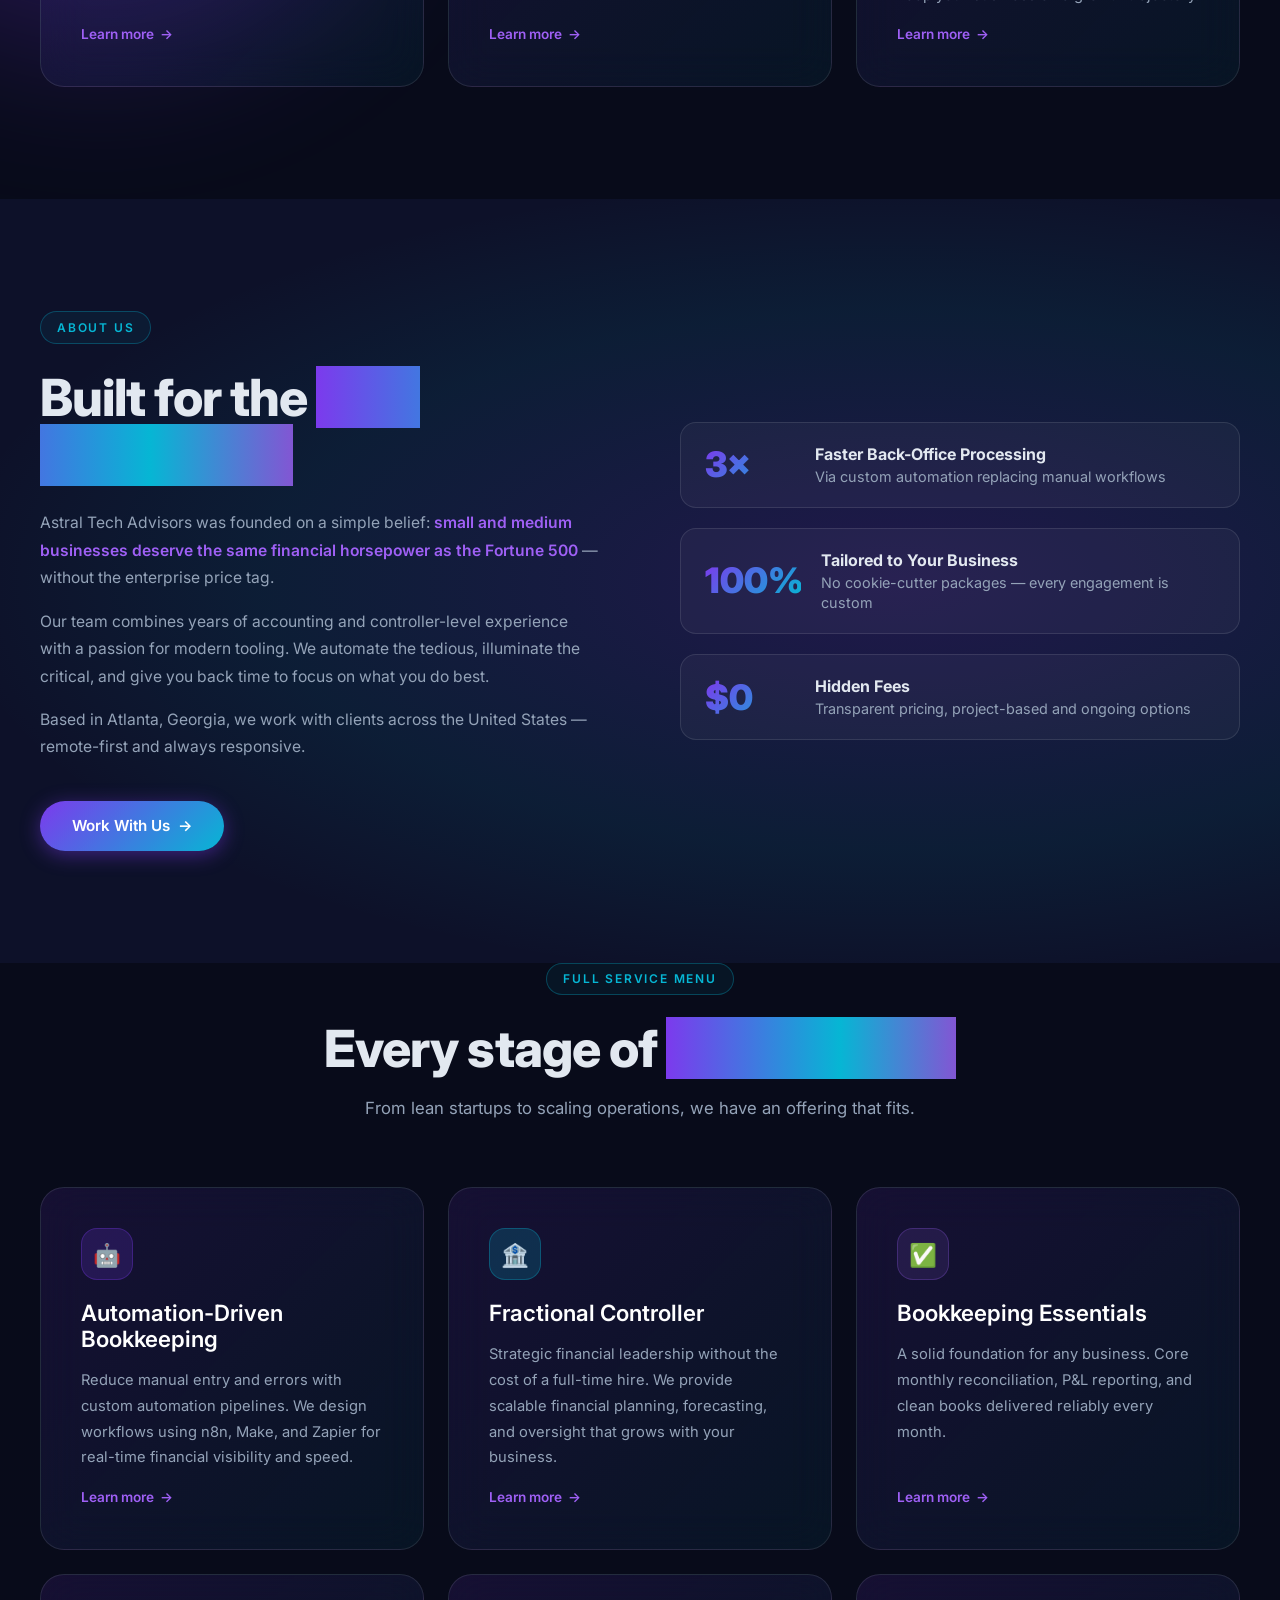
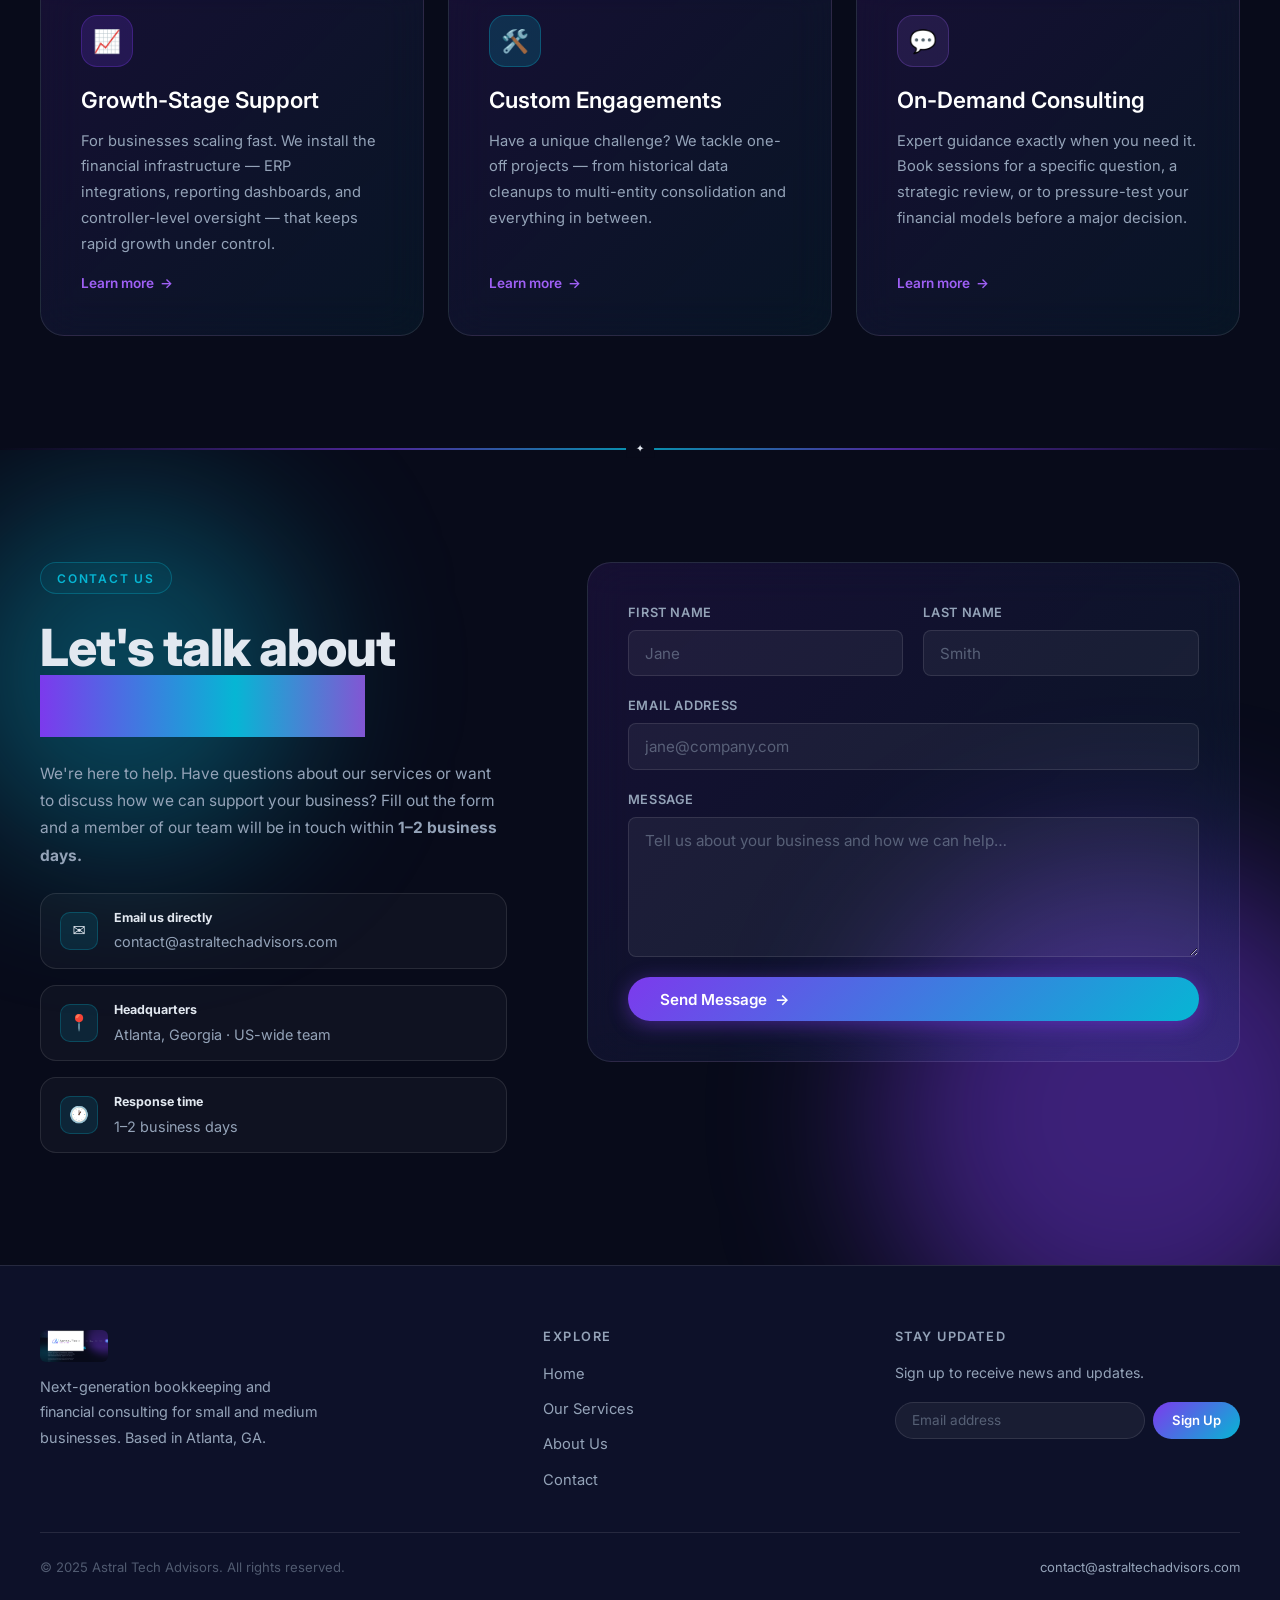
==== commit 2a7b4fce: "fix: use local logo.png (transparent PNG) instead of Squarespace JPG" ====
--- a/index.html
+++ b/index.html
@@ -1,437 +1,437 @@
-<!DOCTYPE html>
-<html lang="en">
-<head>
-  <meta charset="UTF-8" />
-  <meta name="viewport" content="width=device-width, initial-scale=1.0" />
-  <title>Astral Tech Advisors — Next-Gen Bookkeeping & Financial Consulting</title>
-  <meta name="description" content="Astral Tech Advisors blends proven accounting expertise with cutting-edge automation to deliver crystal-clear financials and strategic guidance you can trust." />
-  <meta property="og:title" content="Astral Tech Advisors" />
-  <meta property="og:description" content="Next-generation bookkeeping and financial consulting for small and medium businesses." />
-  <meta property="og:type" content="website" />
-  <link rel="preconnect" href="https://fonts.googleapis.com" />
-  <link rel="preconnect" href="https://fonts.gstatic.com" crossorigin />
-  <link rel="stylesheet" href="index.css" />
-</head>
-<body>
-
-  <!-- ============================================================
-       NAVBAR
-       ============================================================ -->
-  <nav class="navbar" id="navbar" aria-label="Main navigation">
-    <div class="container">
-      <div class="nav-inner">
-        <a href="#home" class="nav-logo" aria-label="Astral Tech Advisors Home">
-          <img src="https://images.squarespace-cdn.com/content/v1/685741b03fc77e653e0c5ce3/b0774b70-7b02-4d94-ad34-859f7054c396/JPG+File-01.jpg" alt="Astral Tech Advisors" class="nav-logo-img" />
-        </a>
-
-        <ul class="nav-links" id="nav-links" role="list">
-          <li><a href="#home">Home</a></li>
-          <li><a href="#services">Our Services</a></li>
-          <li><a href="#about">About</a></li>
-          <li><a href="#contact">Contact</a></li>
-        </ul>
-
-        <a href="https://calendly.com" target="_blank" rel="noopener" class="btn btn-primary btn-sm nav-cta" id="nav-book-btn">
-          Book Now <span aria-hidden="true">→</span>
-        </a>
-
-        <button class="hamburger" id="hamburger" aria-label="Toggle mobile menu" aria-expanded="false">
-          <span></span>
-          <span></span>
-          <span></span>
-        </button>
-      </div>
-    </div>
-  </nav>
-
-  <!-- ============================================================
-       HERO
-       ============================================================ -->
-  <section class="hero" id="home" aria-label="Hero">
-    <canvas id="hero-canvas" aria-hidden="true"></canvas>
-    <div class="hero-overlay" aria-hidden="true"></div>
-
-    <!-- Background glow orbs -->
-    <div class="orb orb-violet orb-1" aria-hidden="true"></div>
-    <div class="orb orb-cyan orb-2" aria-hidden="true"></div>
-
-    <div class="container">
-      <div class="hero-content">
-        <div class="hero-badge" role="note">
-          <span aria-hidden="true">✦</span>
-          QuickBooks Pro Advisor · Silver Partner
-        </div>
-
-        <h1 class="hero-title">
-          Astral clarity<br />
-          <span class="gradient-text">for your business</span>
-        </h1>
-
-        <p class="hero-subtitle">
-          At Astral Tech Advisors, we blend proven accounting expertise with
-          cutting-edge automation to deliver crystal-clear financials and
-          strategic guidance you can trust.
-        </p>
-
-        <p class="hero-sub2">
-          We help you make confident decisions with timely financial reporting,
-          streamlined processes, and insights designed to fuel your business growth.
-        </p>
-
-        <div class="hero-ctas">
-          <a href="#services" class="btn btn-primary" id="hero-cta-services">
-            Explore Services <span aria-hidden="true">→</span>
-          </a>
-          <a href="#contact" class="btn btn-ghost" id="hero-cta-contact">
-            Get in Touch
-          </a>
-        </div>
-      </div>
-    </div>
-
-    <div class="hero-scroll-hint" aria-hidden="true">
-      <div class="scroll-mouse"></div>
-      <span>Scroll</span>
-    </div>
-  </section>
-
-  <!-- ============================================================
-       SERVICES — PRIMARY
-       ============================================================ -->
-  <section class="services" id="services" aria-label="Our Core Services">
-    <div class="orb orb-violet orb-1" aria-hidden="true"></div>
-    <div class="orb orb-cyan orb-2" aria-hidden="true"></div>
-
-    <div class="container">
-      <div class="section-header reveal">
-        <div class="section-label">What We Offer</div>
-        <h2>Services built for <span class="gradient-text">modern business</span></h2>
-        <p>We combine deep financial expertise with cutting-edge technology to give you clarity and control.</p>
-      </div>
-
-      <div class="services-grid">
-        <!-- QuickBooks -->
-        <article class="glass-card service-card reveal" id="service-qb">
-          <div class="service-icon violet" aria-hidden="true">📊</div>
-          <h3>QuickBooks Pro Advisory</h3>
-          <p>
-            As a certified QuickBooks Pro Advisor and Silver Partner, we set up,
-            optimize, and manage your QuickBooks environment for maximum efficiency
-            and accuracy.
-          </p>
-          <a href="#contact" class="service-link">Learn more <span aria-hidden="true">→</span></a>
-        </article>
-
-        <!-- Financial Reporting -->
-        <article class="glass-card service-card reveal reveal-delay-1" id="service-reporting">
-          <div class="service-icon cyan" aria-hidden="true">📋</div>
-          <h3>Financial Reporting</h3>
-          <p>
-            Timely, accurate financial statements — P&amp;L, balance sheet, cash flow —
-            delivered on your schedule with narrative insights that turn numbers
-            into decisions.
-          </p>
-          <a href="#contact" class="service-link">Learn more <span aria-hidden="true">→</span></a>
-        </article>
-
-        <!-- Strategic Consulting -->
-        <article class="glass-card service-card reveal reveal-delay-2" id="service-consulting">
-          <div class="service-icon mix" aria-hidden="true">🚀</div>
-          <h3>Strategic Financial Consulting</h3>
-          <p>
-            Go beyond the numbers. We partner with you on budgeting, forecasting,
-            KPI dashboards, and strategic planning to keep your business on a
-            growth trajectory.
-          </p>
-          <a href="#contact" class="service-link">Learn more <span aria-hidden="true">→</span></a>
-        </article>
-      </div>
-    </div>
-  </section>
-
-  <!-- ============================================================
-       ABOUT
-       ============================================================ -->
-  <section class="about" id="about" aria-label="About Astral Tech Advisors">
-    <div class="container">
-      <div class="about-grid">
-        <!-- Left: Copy -->
-        <div class="about-content reveal">
-          <div class="section-label">About Us</div>
-          <h2>Built for the <span class="gradient-text">next generation</span></h2>
-
-          <p>
-            Astral Tech Advisors was founded on a simple belief: <strong>small and
-            medium businesses deserve the same financial horsepower as the Fortune
-            500</strong> — without the enterprise price tag.
-          </p>
-
-          <p>
-            Our team combines years of accounting and controller-level experience
-            with a passion for modern tooling. We automate the tedious, illuminate
-            the critical, and give you back time to focus on what you do best.
-          </p>
-
-          <p>
-            Based in Atlanta, Georgia, we work with clients across the United
-            States — remote-first and always responsive.
-          </p>
-
-          <a href="#contact" class="btn btn-primary about-cta">
-            Work With Us <span aria-hidden="true">→</span>
-          </a>
-        </div>
-
-        <!-- Right: Stats -->
-        <div class="about-visual reveal reveal-delay-1">
-          <div class="stat-card">
-            <div class="stat-number">3×</div>
-            <div class="stat-label">
-              <strong>Faster Back-Office Processing</strong>
-              Via custom automation replacing manual workflows
-            </div>
-          </div>
-
-          <div class="stat-card">
-            <div class="stat-number">100%</div>
-            <div class="stat-label">
-              <strong>Tailored to Your Business</strong>
-              No cookie-cutter packages — every engagement is custom
-            </div>
-          </div>
-
-          <div class="stat-card">
-            <div class="stat-number">$0</div>
-            <div class="stat-label">
-              <strong>Hidden Fees</strong>
-              Transparent pricing, project-based and ongoing options
-            </div>
-          </div>
-        </div>
-      </div>
-    </div>
-  </section>
-
-  <!-- ============================================================
-       EXTENDED SERVICES
-       ============================================================ -->
-  <section class="ext-services" aria-label="All Services">
-    <div class="container">
-      <div class="section-header reveal">
-        <div class="section-label">Full Service Menu</div>
-        <h2>Every stage of <span class="gradient-text">your journey</span></h2>
-        <p>From lean startups to scaling operations, we have an offering that fits.</p>
-      </div>
-
-      <div class="ext-services-grid">
-        <!-- Automation-Driven Bookkeeping -->
-        <article class="glass-card service-card reveal" id="service-auto-bookkeeping">
-          <div class="service-icon violet" aria-hidden="true">🤖</div>
-          <h3>Automation-Driven Bookkeeping</h3>
-          <p>
-            Reduce manual entry and errors with custom automation pipelines. We
-            design workflows using n8n, Make, and Zapier for real-time financial
-            visibility and speed.
-          </p>
-          <a href="#contact" class="service-link">Learn more <span aria-hidden="true">→</span></a>
-        </article>
-
-        <!-- Fractional Controller -->
-        <article class="glass-card service-card reveal reveal-delay-1" id="service-fractional">
-          <div class="service-icon cyan" aria-hidden="true">🏦</div>
-          <h3>Fractional Controller</h3>
-          <p>
-            Strategic financial leadership without the cost of a full-time hire.
-            We provide scalable financial planning, forecasting, and oversight
-            that grows with your business.
-          </p>
-          <a href="#contact" class="service-link">Learn more <span aria-hidden="true">→</span></a>
-        </article>
-
-        <!-- Bookkeeping Essentials -->
-        <article class="glass-card service-card reveal reveal-delay-2" id="service-essentials">
-          <div class="service-icon mix" aria-hidden="true">✅</div>
-          <h3>Bookkeeping Essentials</h3>
-          <p>
-            A solid foundation for any business. Core monthly reconciliation,
-            P&amp;L reporting, and clean books delivered reliably every month.
-          </p>
-          <a href="#contact" class="service-link">Learn more <span aria-hidden="true">→</span></a>
-        </article>
-
-        <!-- Growth-Stage Support -->
-        <article class="glass-card service-card reveal" id="service-growth">
-          <div class="service-icon violet" aria-hidden="true">📈</div>
-          <h3>Growth-Stage Support</h3>
-          <p>
-            For businesses scaling fast. We install the financial infrastructure —
-            ERP integrations, reporting dashboards, and controller-level oversight —
-            that keeps rapid growth under control.
-          </p>
-          <a href="#contact" class="service-link">Learn more <span aria-hidden="true">→</span></a>
-        </article>
-
-        <!-- Custom Engagements -->
-        <article class="glass-card service-card reveal reveal-delay-1" id="service-custom">
-          <div class="service-icon cyan" aria-hidden="true">🛠️</div>
-          <h3>Custom Engagements</h3>
-          <p>
-            Have a unique challenge? We tackle one-off projects — from historical
-            data cleanups to multi-entity consolidation and everything in between.
-          </p>
-          <a href="#contact" class="service-link">Learn more <span aria-hidden="true">→</span></a>
-        </article>
-
-        <!-- On-Demand Consulting -->
-        <article class="glass-card service-card reveal reveal-delay-2" id="service-ondemand">
-          <div class="service-icon mix" aria-hidden="true">💬</div>
-          <h3>On-Demand Consulting</h3>
-          <p>
-            Expert guidance exactly when you need it. Book sessions for a specific
-            question, a strategic review, or to pressure-test your financial models
-            before a major decision.
-          </p>
-          <a href="#contact" class="service-link">Learn more <span aria-hidden="true">→</span></a>
-        </article>
-      </div>
-    </div>
-  </section>
-
-  <div class="section-divider" aria-hidden="true"></div>
-
-  <!-- ============================================================
-       CONTACT
-       ============================================================ -->
-  <section class="contact" id="contact" aria-label="Contact Us">
-    <div class="orb orb-violet orb-1" aria-hidden="true"></div>
-    <div class="orb orb-cyan orb-2" aria-hidden="true"></div>
-
-    <div class="container">
-      <div class="contact-grid">
-        <!-- Left: Info -->
-        <div class="contact-info reveal">
-          <div class="section-label">Contact Us</div>
-          <h2>Let's talk about <span class="gradient-text">your business</span></h2>
-          <p>
-            We're here to help. Have questions about our services or want to
-            discuss how we can support your business? Fill out the form and a
-            member of our team will be in touch within <strong>1–2 business
-            days.</strong>
-          </p>
-
-          <div class="contact-meta">
-            <div class="contact-item">
-              <div class="contact-item-icon" aria-hidden="true">✉️</div>
-              <div class="contact-item-text">
-                <strong>Email us directly</strong>
-                <span>contact@astraltechadvisors.com</span>
-              </div>
-            </div>
-            <div class="contact-item">
-              <div class="contact-item-icon" aria-hidden="true">📍</div>
-              <div class="contact-item-text">
-                <strong>Headquarters</strong>
-                <span>Atlanta, Georgia · US-wide team</span>
-              </div>
-            </div>
-            <div class="contact-item">
-              <div class="contact-item-icon" aria-hidden="true">🕐</div>
-              <div class="contact-item-text">
-                <strong>Response time</strong>
-                <span>1–2 business days</span>
-              </div>
-            </div>
-          </div>
-        </div>
-
-        <!-- Right: Form -->
-        <form class="glass-card contact-form reveal reveal-delay-1" id="contact-form" novalidate>
-          <div class="form-row">
-            <div class="form-group">
-              <label for="first-name">First Name</label>
-              <input type="text" id="first-name" name="firstName" placeholder="Jane" required />
-            </div>
-            <div class="form-group">
-              <label for="last-name">Last Name</label>
-              <input type="text" id="last-name" name="lastName" placeholder="Smith" required />
-            </div>
-          </div>
-
-          <div class="form-group">
-            <label for="email">Email Address</label>
-            <input type="email" id="email" name="email" placeholder="jane@company.com" required />
-          </div>
-
-          <div class="form-group">
-            <label for="message">Message</label>
-            <textarea id="message" name="message" placeholder="Tell us about your business and how we can help…" required></textarea>
-          </div>
-
-          <button type="submit" class="btn btn-primary" id="form-submit-btn">
-            Send Message <span aria-hidden="true">→</span>
-          </button>
-        </form>
-      </div>
-    </div>
-  </section>
-
-  <!-- ============================================================
-       FOOTER
-       ============================================================ -->
-  <footer role="contentinfo">
-    <div class="container">
-      <div class="footer-grid">
-        <!-- Brand -->
-        <div class="footer-brand">
-          <a href="#home" class="nav-logo" aria-label="Astral Tech Advisors">
-            <img src="https://images.squarespace-cdn.com/content/v1/685741b03fc77e653e0c5ce3/b0774b70-7b02-4d94-ad34-859f7054c396/JPG+File-01.jpg" alt="Astral Tech Advisors" class="nav-logo-img nav-logo-img--footer" />
-          </a>
-          <p>
-            Next-generation bookkeeping and financial consulting for small
-            and medium businesses. Based in Atlanta, GA.
-          </p>
-        </div>
-
-        <!-- Navigation -->
-        <nav class="footer-nav" aria-label="Footer navigation">
-          <h4>Explore</h4>
-          <ul role="list">
-            <li><a href="#home">Home</a></li>
-            <li><a href="#services">Our Services</a></li>
-            <li><a href="#about">About Us</a></li>
-            <li><a href="#contact">Contact</a></li>
-          </ul>
-        </nav>
-
-        <!-- Newsletter -->
-        <div class="footer-newsletter">
-          <h4>Stay Updated</h4>
-          <p style="font-size:0.88rem; margin-top: 0; margin-bottom: 0;">
-            Sign up to receive news and updates.
-          </p>
-          <form class="newsletter-form" id="newsletter-form" novalidate>
-            <input
-              type="email"
-              name="email"
-              id="newsletter-email"
-              placeholder="Email address"
-              aria-label="Email address for newsletter"
-              required
-            />
-            <button type="submit">Sign Up</button>
-          </form>
-        </div>
-      </div>
-
-      <div class="footer-bottom">
-        <span>© 2025 Astral Tech Advisors. All rights reserved.</span>
-        <a href="mailto:contact@astraltechadvisors.com">
-          contact@astraltechadvisors.com
-        </a>
-      </div>
-    </div>
-  </footer>
-
-  <script src="main.js"></script>
-</body>
-</html>
+<!DOCTYPE html>
+<html lang="en">
+<head>
+  <meta charset="UTF-8" />
+  <meta name="viewport" content="width=device-width, initial-scale=1.0" />
+  <title>Astral Tech Advisors — Next-Gen Bookkeeping & Financial Consulting</title>
+  <meta name="description" content="Astral Tech Advisors blends proven accounting expertise with cutting-edge automation to deliver crystal-clear financials and strategic guidance you can trust." />
+  <meta property="og:title" content="Astral Tech Advisors" />
+  <meta property="og:description" content="Next-generation bookkeeping and financial consulting for small and medium businesses." />
+  <meta property="og:type" content="website" />
+  <link rel="preconnect" href="https://fonts.googleapis.com" />
+  <link rel="preconnect" href="https://fonts.gstatic.com" crossorigin />
+  <link rel="stylesheet" href="index.css" />
+</head>
+<body>
+
+  <!-- ============================================================
+       NAVBAR
+       ============================================================ -->
+  <nav class="navbar" id="navbar" aria-label="Main navigation">
+    <div class="container">
+      <div class="nav-inner">
+        <a href="#home" class="nav-logo" aria-label="Astral Tech Advisors Home">
+          <img src="logo.png" alt="Astral Tech Advisors" class="nav-logo-img" />
+        </a>
+
+        <ul class="nav-links" id="nav-links" role="list">
+          <li><a href="#home">Home</a></li>
+          <li><a href="#services">Our Services</a></li>
+          <li><a href="#about">About</a></li>
+          <li><a href="#contact">Contact</a></li>
+        </ul>
+
+        <a href="https://calendly.com" target="_blank" rel="noopener" class="btn btn-primary btn-sm nav-cta" id="nav-book-btn">
+          Book Now <span aria-hidden="true">→</span>
+        </a>
+
+        <button class="hamburger" id="hamburger" aria-label="Toggle mobile menu" aria-expanded="false">
+          <span></span>
+          <span></span>
+          <span></span>
+        </button>
+      </div>
+    </div>
+  </nav>
+
+  <!-- ============================================================
+       HERO
+       ============================================================ -->
+  <section class="hero" id="home" aria-label="Hero">
+    <canvas id="hero-canvas" aria-hidden="true"></canvas>
+    <div class="hero-overlay" aria-hidden="true"></div>
+
+    <!-- Background glow orbs -->
+    <div class="orb orb-violet orb-1" aria-hidden="true"></div>
+    <div class="orb orb-cyan orb-2" aria-hidden="true"></div>
+
+    <div class="container">
+      <div class="hero-content">
+        <div class="hero-badge" role="note">
+          <span aria-hidden="true">✦</span>
+          QuickBooks Pro Advisor · Silver Partner
+        </div>
+
+        <h1 class="hero-title">
+          Astral clarity<br />
+          <span class="gradient-text">for your business</span>
+        </h1>
+
+        <p class="hero-subtitle">
+          At Astral Tech Advisors, we blend proven accounting expertise with
+          cutting-edge automation to deliver crystal-clear financials and
+          strategic guidance you can trust.
+        </p>
+
+        <p class="hero-sub2">
+          We help you make confident decisions with timely financial reporting,
+          streamlined processes, and insights designed to fuel your business growth.
+        </p>
+
+        <div class="hero-ctas">
+          <a href="#services" class="btn btn-primary" id="hero-cta-services">
+            Explore Services <span aria-hidden="true">→</span>
+          </a>
+          <a href="#contact" class="btn btn-ghost" id="hero-cta-contact">
+            Get in Touch
+          </a>
+        </div>
+      </div>
+    </div>
+
+    <div class="hero-scroll-hint" aria-hidden="true">
+      <div class="scroll-mouse"></div>
+      <span>Scroll</span>
+    </div>
+  </section>
+
+  <!-- ============================================================
+       SERVICES — PRIMARY
+       ============================================================ -->
+  <section class="services" id="services" aria-label="Our Core Services">
+    <div class="orb orb-violet orb-1" aria-hidden="true"></div>
+    <div class="orb orb-cyan orb-2" aria-hidden="true"></div>
+
+    <div class="container">
+      <div class="section-header reveal">
+        <div class="section-label">What We Offer</div>
+        <h2>Services built for <span class="gradient-text">modern business</span></h2>
+        <p>We combine deep financial expertise with cutting-edge technology to give you clarity and control.</p>
+      </div>
+
+      <div class="services-grid">
+        <!-- QuickBooks -->
+        <article class="glass-card service-card reveal" id="service-qb">
+          <div class="service-icon violet" aria-hidden="true">📊</div>
+          <h3>QuickBooks Pro Advisory</h3>
+          <p>
+            As a certified QuickBooks Pro Advisor and Silver Partner, we set up,
+            optimize, and manage your QuickBooks environment for maximum efficiency
+            and accuracy.
+          </p>
+          <a href="#contact" class="service-link">Learn more <span aria-hidden="true">→</span></a>
+        </article>
+
+        <!-- Financial Reporting -->
+        <article class="glass-card service-card reveal reveal-delay-1" id="service-reporting">
+          <div class="service-icon cyan" aria-hidden="true">📋</div>
+          <h3>Financial Reporting</h3>
+          <p>
+            Timely, accurate financial statements — P&amp;L, balance sheet, cash flow —
+            delivered on your schedule with narrative insights that turn numbers
+            into decisions.
+          </p>
+          <a href="#contact" class="service-link">Learn more <span aria-hidden="true">→</span></a>
+        </article>
+
+        <!-- Strategic Consulting -->
+        <article class="glass-card service-card reveal reveal-delay-2" id="service-consulting">
+          <div class="service-icon mix" aria-hidden="true">🚀</div>
+          <h3>Strategic Financial Consulting</h3>
+          <p>
+            Go beyond the numbers. We partner with you on budgeting, forecasting,
+            KPI dashboards, and strategic planning to keep your business on a
+            growth trajectory.
+          </p>
+          <a href="#contact" class="service-link">Learn more <span aria-hidden="true">→</span></a>
+        </article>
+      </div>
+    </div>
+  </section>
+
+  <!-- ============================================================
+       ABOUT
+       ============================================================ -->
+  <section class="about" id="about" aria-label="About Astral Tech Advisors">
+    <div class="container">
+      <div class="about-grid">
+        <!-- Left: Copy -->
+        <div class="about-content reveal">
+          <div class="section-label">About Us</div>
+          <h2>Built for the <span class="gradient-text">next generation</span></h2>
+
+          <p>
+            Astral Tech Advisors was founded on a simple belief: <strong>small and
+            medium businesses deserve the same financial horsepower as the Fortune
+            500</strong> — without the enterprise price tag.
+          </p>
+
+          <p>
+            Our team combines years of accounting and controller-level experience
+            with a passion for modern tooling. We automate the tedious, illuminate
+            the critical, and give you back time to focus on what you do best.
+          </p>
+
+          <p>
+            Based in Atlanta, Georgia, we work with clients across the United
+            States — remote-first and always responsive.
+          </p>
+
+          <a href="#contact" class="btn btn-primary about-cta">
+            Work With Us <span aria-hidden="true">→</span>
+          </a>
+        </div>
+
+        <!-- Right: Stats -->
+        <div class="about-visual reveal reveal-delay-1">
+          <div class="stat-card">
+            <div class="stat-number">3×</div>
+            <div class="stat-label">
+              <strong>Faster Back-Office Processing</strong>
+              Via custom automation replacing manual workflows
+            </div>
+          </div>
+
+          <div class="stat-card">
+            <div class="stat-number">100%</div>
+            <div class="stat-label">
+              <strong>Tailored to Your Business</strong>
+              No cookie-cutter packages — every engagement is custom
+            </div>
+          </div>
+
+          <div class="stat-card">
+            <div class="stat-number">$0</div>
+            <div class="stat-label">
+              <strong>Hidden Fees</strong>
+              Transparent pricing, project-based and ongoing options
+            </div>
+          </div>
+        </div>
+      </div>
+    </div>
+  </section>
+
+  <!-- ============================================================
+       EXTENDED SERVICES
+       ============================================================ -->
+  <section class="ext-services" aria-label="All Services">
+    <div class="container">
+      <div class="section-header reveal">
+        <div class="section-label">Full Service Menu</div>
+        <h2>Every stage of <span class="gradient-text">your journey</span></h2>
+        <p>From lean startups to scaling operations, we have an offering that fits.</p>
+      </div>
+
+      <div class="ext-services-grid">
+        <!-- Automation-Driven Bookkeeping -->
+        <article class="glass-card service-card reveal" id="service-auto-bookkeeping">
+          <div class="service-icon violet" aria-hidden="true">🤖</div>
+          <h3>Automation-Driven Bookkeeping</h3>
+          <p>
+            Reduce manual entry and errors with custom automation pipelines. We
+            design workflows using n8n, Make, and Zapier for real-time financial
+            visibility and speed.
+          </p>
+          <a href="#contact" class="service-link">Learn more <span aria-hidden="true">→</span></a>
+        </article>
+
+        <!-- Fractional Controller -->
+        <article class="glass-card service-card reveal reveal-delay-1" id="service-fractional">
+          <div class="service-icon cyan" aria-hidden="true">🏦</div>
+          <h3>Fractional Controller</h3>
+          <p>
+            Strategic financial leadership without the cost of a full-time hire.
+            We provide scalable financial planning, forecasting, and oversight
+            that grows with your business.
+          </p>
+          <a href="#contact" class="service-link">Learn more <span aria-hidden="true">→</span></a>
+        </article>
+
+        <!-- Bookkeeping Essentials -->
+        <article class="glass-card service-card reveal reveal-delay-2" id="service-essentials">
+          <div class="service-icon mix" aria-hidden="true">✅</div>
+          <h3>Bookkeeping Essentials</h3>
+          <p>
+            A solid foundation for any business. Core monthly reconciliation,
+            P&amp;L reporting, and clean books delivered reliably every month.
+          </p>
+          <a href="#contact" class="service-link">Learn more <span aria-hidden="true">→</span></a>
+        </article>
+
+        <!-- Growth-Stage Support -->
+        <article class="glass-card service-card reveal" id="service-growth">
+          <div class="service-icon violet" aria-hidden="true">📈</div>
+          <h3>Growth-Stage Support</h3>
+          <p>
+            For businesses scaling fast. We install the financial infrastructure —
+            ERP integrations, reporting dashboards, and controller-level oversight —
+            that keeps rapid growth under control.
+          </p>
+          <a href="#contact" class="service-link">Learn more <span aria-hidden="true">→</span></a>
+        </article>
+
+        <!-- Custom Engagements -->
+        <article class="glass-card service-card reveal reveal-delay-1" id="service-custom">
+          <div class="service-icon cyan" aria-hidden="true">🛠️</div>
+          <h3>Custom Engagements</h3>
+          <p>
+            Have a unique challenge? We tackle one-off projects — from historical
+            data cleanups to multi-entity consolidation and everything in between.
+          </p>
+          <a href="#contact" class="service-link">Learn more <span aria-hidden="true">→</span></a>
+        </article>
+
+        <!-- On-Demand Consulting -->
+        <article class="glass-card service-card reveal reveal-delay-2" id="service-ondemand">
+          <div class="service-icon mix" aria-hidden="true">💬</div>
+          <h3>On-Demand Consulting</h3>
+          <p>
+            Expert guidance exactly when you need it. Book sessions for a specific
+            question, a strategic review, or to pressure-test your financial models
+            before a major decision.
+          </p>
+          <a href="#contact" class="service-link">Learn more <span aria-hidden="true">→</span></a>
+        </article>
+      </div>
+    </div>
+  </section>
+
+  <div class="section-divider" aria-hidden="true"></div>
+
+  <!-- ============================================================
+       CONTACT
+       ============================================================ -->
+  <section class="contact" id="contact" aria-label="Contact Us">
+    <div class="orb orb-violet orb-1" aria-hidden="true"></div>
+    <div class="orb orb-cyan orb-2" aria-hidden="true"></div>
+
+    <div class="container">
+      <div class="contact-grid">
+        <!-- Left: Info -->
+        <div class="contact-info reveal">
+          <div class="section-label">Contact Us</div>
+          <h2>Let's talk about <span class="gradient-text">your business</span></h2>
+          <p>
+            We're here to help. Have questions about our services or want to
+            discuss how we can support your business? Fill out the form and a
+            member of our team will be in touch within <strong>1–2 business
+            days.</strong>
+          </p>
+
+          <div class="contact-meta">
+            <div class="contact-item">
+              <div class="contact-item-icon" aria-hidden="true">✉️</div>
+              <div class="contact-item-text">
+                <strong>Email us directly</strong>
+                <span>contact@astraltechadvisors.com</span>
+              </div>
+            </div>
+            <div class="contact-item">
+              <div class="contact-item-icon" aria-hidden="true">📍</div>
+              <div class="contact-item-text">
+                <strong>Headquarters</strong>
+                <span>Atlanta, Georgia · US-wide team</span>
+              </div>
+            </div>
+            <div class="contact-item">
+              <div class="contact-item-icon" aria-hidden="true">🕐</div>
+              <div class="contact-item-text">
+                <strong>Response time</strong>
+                <span>1–2 business days</span>
+              </div>
+            </div>
+          </div>
+        </div>
+
+        <!-- Right: Form -->
+        <form class="glass-card contact-form reveal reveal-delay-1" id="contact-form" novalidate>
+          <div class="form-row">
+            <div class="form-group">
+              <label for="first-name">First Name</label>
+              <input type="text" id="first-name" name="firstName" placeholder="Jane" required />
+            </div>
+            <div class="form-group">
+              <label for="last-name">Last Name</label>
+              <input type="text" id="last-name" name="lastName" placeholder="Smith" required />
+            </div>
+          </div>
+
+          <div class="form-group">
+            <label for="email">Email Address</label>
+            <input type="email" id="email" name="email" placeholder="jane@company.com" required />
+          </div>
+
+          <div class="form-group">
+            <label for="message">Message</label>
+            <textarea id="message" name="message" placeholder="Tell us about your business and how we can help…" required></textarea>
+          </div>
+
+          <button type="submit" class="btn btn-primary" id="form-submit-btn">
+            Send Message <span aria-hidden="true">→</span>
+          </button>
+        </form>
+      </div>
+    </div>
+  </section>
+
+  <!-- ============================================================
+       FOOTER
+       ============================================================ -->
+  <footer role="contentinfo">
+    <div class="container">
+      <div class="footer-grid">
+        <!-- Brand -->
+        <div class="footer-brand">
+          <a href="#home" class="nav-logo" aria-label="Astral Tech Advisors">
+            <img src="logo.png" alt="Astral Tech Advisors" class="nav-logo-img nav-logo-img--footer" />
+          </a>
+          <p>
+            Next-generation bookkeeping and financial consulting for small
+            and medium businesses. Based in Atlanta, GA.
+          </p>
+        </div>
+
+        <!-- Navigation -->
+        <nav class="footer-nav" aria-label="Footer navigation">
+          <h4>Explore</h4>
+          <ul role="list">
+            <li><a href="#home">Home</a></li>
+            <li><a href="#services">Our Services</a></li>
+            <li><a href="#about">About Us</a></li>
+            <li><a href="#contact">Contact</a></li>
+          </ul>
+        </nav>
+
+        <!-- Newsletter -->
+        <div class="footer-newsletter">
+          <h4>Stay Updated</h4>
+          <p style="font-size:0.88rem; margin-top: 0; margin-bottom: 0;">
+            Sign up to receive news and updates.
+          </p>
+          <form class="newsletter-form" id="newsletter-form" novalidate>
+            <input
+              type="email"
+              name="email"
+              id="newsletter-email"
+              placeholder="Email address"
+              aria-label="Email address for newsletter"
+              required
+            />
+            <button type="submit">Sign Up</button>
+          </form>
+        </div>
+      </div>
+
+      <div class="footer-bottom">
+        <span>© 2025 Astral Tech Advisors. All rights reserved.</span>
+        <a href="mailto:contact@astraltechadvisors.com">
+          contact@astraltechadvisors.com
+        </a>
+      </div>
+    </div>
+  </footer>
+
+  <script src="main.js"></script>
+</body>
+</html>
--- a/index.css
+++ b/index.css
@@ -854,3 +854,226 @@
   h1 { font-size: 2.4rem; }
   .stat-card { flex-direction: column; text-align: center; }
 }
+
+/* ============================================================
+   SPACE THEME ENHANCEMENTS
+   Neon · Cyberpunk · Warp Launch · Constellation
+   ============================================================ */
+
+/* ── Logo Image ── */
+.nav-logo-img {
+  height: 40px;
+  width: auto;
+  max-width: 200px;
+  object-fit: contain;
+  border-radius: 6px;
+  transition: filter var(--dur-fast);
+}
+.nav-logo:hover .nav-logo-img {
+  filter: drop-shadow(0 0 10px rgba(124,58,237,0.7)) brightness(1.1);
+}
+.navbar.scrolled .nav-logo-img {
+  filter: drop-shadow(0 0 6px rgba(124,58,237,0.4));
+}
+.nav-logo-img--footer {
+  height: 32px;
+}
+
+/* ── Animated Gradient Text — color-cycling shimmer ── */
+.gradient-text {
+  background: linear-gradient(90deg,
+    #7C3AED 0%,
+    #06B6D4 20%,
+    #C026D3 40%,
+    #06B6D4 60%,
+    #7C3AED 80%,
+    #06B6D4 100%
+  );
+  background-size: 300% auto;
+  animation: gradientCycle 6s linear infinite;
+}
+@keyframes gradientCycle {
+  0%   { background-position: 0%   center; }
+  100% { background-position: 300% center; }
+}
+
+/* ── Hero Title Neon Glow ── */
+.hero-title {
+  filter: drop-shadow(0 0 30px rgba(124,58,237,0.3));
+}
+
+/* ── Hero Badge Neon Pulse ── */
+.hero-badge {
+  animation: fadeSlideIn 0.8s var(--ease-out) both, badgePulse 3s ease-in-out 1.2s infinite;
+}
+@keyframes badgePulse {
+  0%, 100% { border-color: rgba(6,182,212,0.3); box-shadow: none; }
+  50%       { border-color: rgba(6,182,212,0.7); box-shadow: 0 0 20px rgba(6,182,212,0.3), 0 0 40px rgba(124,58,237,0.15); }
+}
+
+/* ── Primary Button Light Sweep ── */
+.btn-primary {
+  position: relative;
+  overflow: hidden;
+}
+.btn-primary::before {
+  content: '';
+  position: absolute;
+  top: 0;
+  left: -100%;
+  width: 60%;
+  height: 100%;
+  background: linear-gradient(90deg, transparent, rgba(255,255,255,0.25), transparent);
+  transform: skewX(-20deg);
+  animation: btnSweep 3s ease-in-out infinite;
+  pointer-events: none;
+}
+@keyframes btnSweep {
+  0%   { left: -100%; }
+  35%  { left: 150%; }
+  100% { left: 150%; }
+}
+
+/* ── Glass Card Enhanced Hover ── */
+.glass-card:hover {
+  transform: translateY(-8px);
+  box-shadow:
+    var(--shadow-card),
+    0 0 30px rgba(124,58,237,0.45),
+    0 0 60px rgba(6,182,212,0.15),
+    inset 0 1px 0 rgba(255,255,255,0.1);
+  border-color: rgba(124,58,237,0.65);
+}
+
+/* ── Service Icon Glow Pulse ── */
+@keyframes iconPulseV {
+  0%, 100% { box-shadow: none; }
+  50%       { box-shadow: 0 0 18px rgba(124,58,237,0.55), 0 0 32px rgba(124,58,237,0.2); }
+}
+@keyframes iconPulseC {
+  0%, 100% { box-shadow: none; }
+  50%       { box-shadow: 0 0 18px rgba(6,182,212,0.55),  0 0 32px rgba(6,182,212,0.2);  }
+}
+.service-icon.violet { animation: iconPulseV 4s ease-in-out infinite; }
+.service-icon.cyan   { animation: iconPulseC 4s ease-in-out infinite 0.8s; }
+.service-icon.mix    { animation: iconPulseV 4s ease-in-out infinite 1.6s; }
+
+/* ── Section Label Glow ── */
+.section-label {
+  animation: labelGlow 3.5s ease-in-out infinite;
+}
+@keyframes labelGlow {
+  0%, 100% { border-color: rgba(6,182,212,0.3); box-shadow: none; }
+  50%       { border-color: rgba(6,182,212,0.65); box-shadow: 0 0 14px rgba(6,182,212,0.3); }
+}
+
+/* ── Stat Card Neon on Hover ── */
+.stat-card:hover .stat-number {
+  filter: drop-shadow(0 0 12px rgba(124,58,237,0.7));
+}
+
+/* ── Cosmic Section Divider ── */
+.section-divider {
+  height: 2px;
+  background: linear-gradient(to right,
+    transparent,
+    rgba(124,58,237,0.6) 30%,
+    rgba(6,182,212,0.8)  50%,
+    rgba(124,58,237,0.6) 70%,
+    transparent
+  );
+  position: relative;
+}
+.section-divider::after {
+  content: '✦';
+  position: absolute;
+  left: 50%;
+  top: 50%;
+  transform: translate(-50%, -50%);
+  background: var(--clr-bg);
+  padding: 0 0.6rem;
+  font-size: 0.65rem;
+  animation: dividerStar 4s ease-in-out infinite;
+}
+@keyframes dividerStar {
+  0%, 100% { color: var(--clr-cyan);    text-shadow: 0 0 8px  var(--clr-cyan); }
+  50%       { color: var(--clr-violet-l); text-shadow: 0 0 14px var(--clr-violet-l); }
+}
+
+/* ── About Section Scan Line ── */
+.about::after {
+  content: '';
+  position: absolute;
+  left: 0;
+  right: 0;
+  height: 2px;
+  background: linear-gradient(to right,
+    transparent,
+    rgba(124,58,237,0.5) 30%,
+    rgba(6,182,212,0.6)  50%,
+    rgba(124,58,237,0.5) 70%,
+    transparent
+  );
+  top: -2px;
+  z-index: 2;
+  pointer-events: none;
+  animation: scanLine 8s linear infinite;
+}
+@keyframes scanLine {
+  0%   { top: -2px;  opacity: 0; }
+  5%   { opacity: 1; }
+  95%  { opacity: 1; }
+  100% { top: 100%;  opacity: 0; }
+}
+
+/* ── Contact Item Neon Hover ── */
+.contact-item {
+  transition: border-color var(--dur-base), box-shadow var(--dur-base), transform var(--dur-base) var(--ease-out);
+}
+.contact-item:hover {
+  border-color: rgba(6,182,212,0.45);
+  box-shadow: 0 0 16px rgba(6,182,212,0.15);
+  transform: translateX(4px);
+}
+
+/* ── Service Link Neon on Hover ── */
+.service-link:hover {
+  color: var(--clr-cyan-l);
+  text-shadow: 0 0 10px rgba(6,182,212,0.5);
+}
+
+/* ── Scroll Hint Pulse ── */
+.hero-scroll-hint {
+  animation: fadeSlideIn 1s 0.6s var(--ease-out) both, scrollHintPulse 2.5s ease-in-out 2s infinite;
+}
+@keyframes scrollHintPulse {
+  0%, 100% { opacity: 0.5; }
+  50%       { opacity: 1; }
+}
+.scroll-mouse {
+  box-shadow: 0 0 12px rgba(255,255,255,0.15);
+}
+
+/* ── Hero Orbs — Breathing Pulse ── */
+@keyframes orbBreath {
+  0%, 100% { transform: scale(1)    translate(0, 0); }
+  50%       { transform: scale(1.1) translate(15px, -10px); }
+}
+.hero .orb-1 { animation: orbBreath 9s ease-in-out infinite; }
+.hero .orb-2 { animation: orbBreath 9s ease-in-out infinite 4.5s; }
+
+/* ── Nav Active Link Glow ── */
+.nav-links a[aria-current="page"] {
+  color: var(--clr-white);
+}
+.nav-links a[aria-current="page"]::after {
+  transform: scaleX(1);
+  box-shadow: 0 0 6px rgba(124,58,237,0.7);
+}
+
+/* ── Ghost Button Neon Hover ── */
+.btn-ghost:hover {
+  border-color: rgba(6,182,212,0.6);
+  background: rgba(6,182,212,0.08);
+  box-shadow: 0 0 20px rgba(6,182,212,0.2);
+}
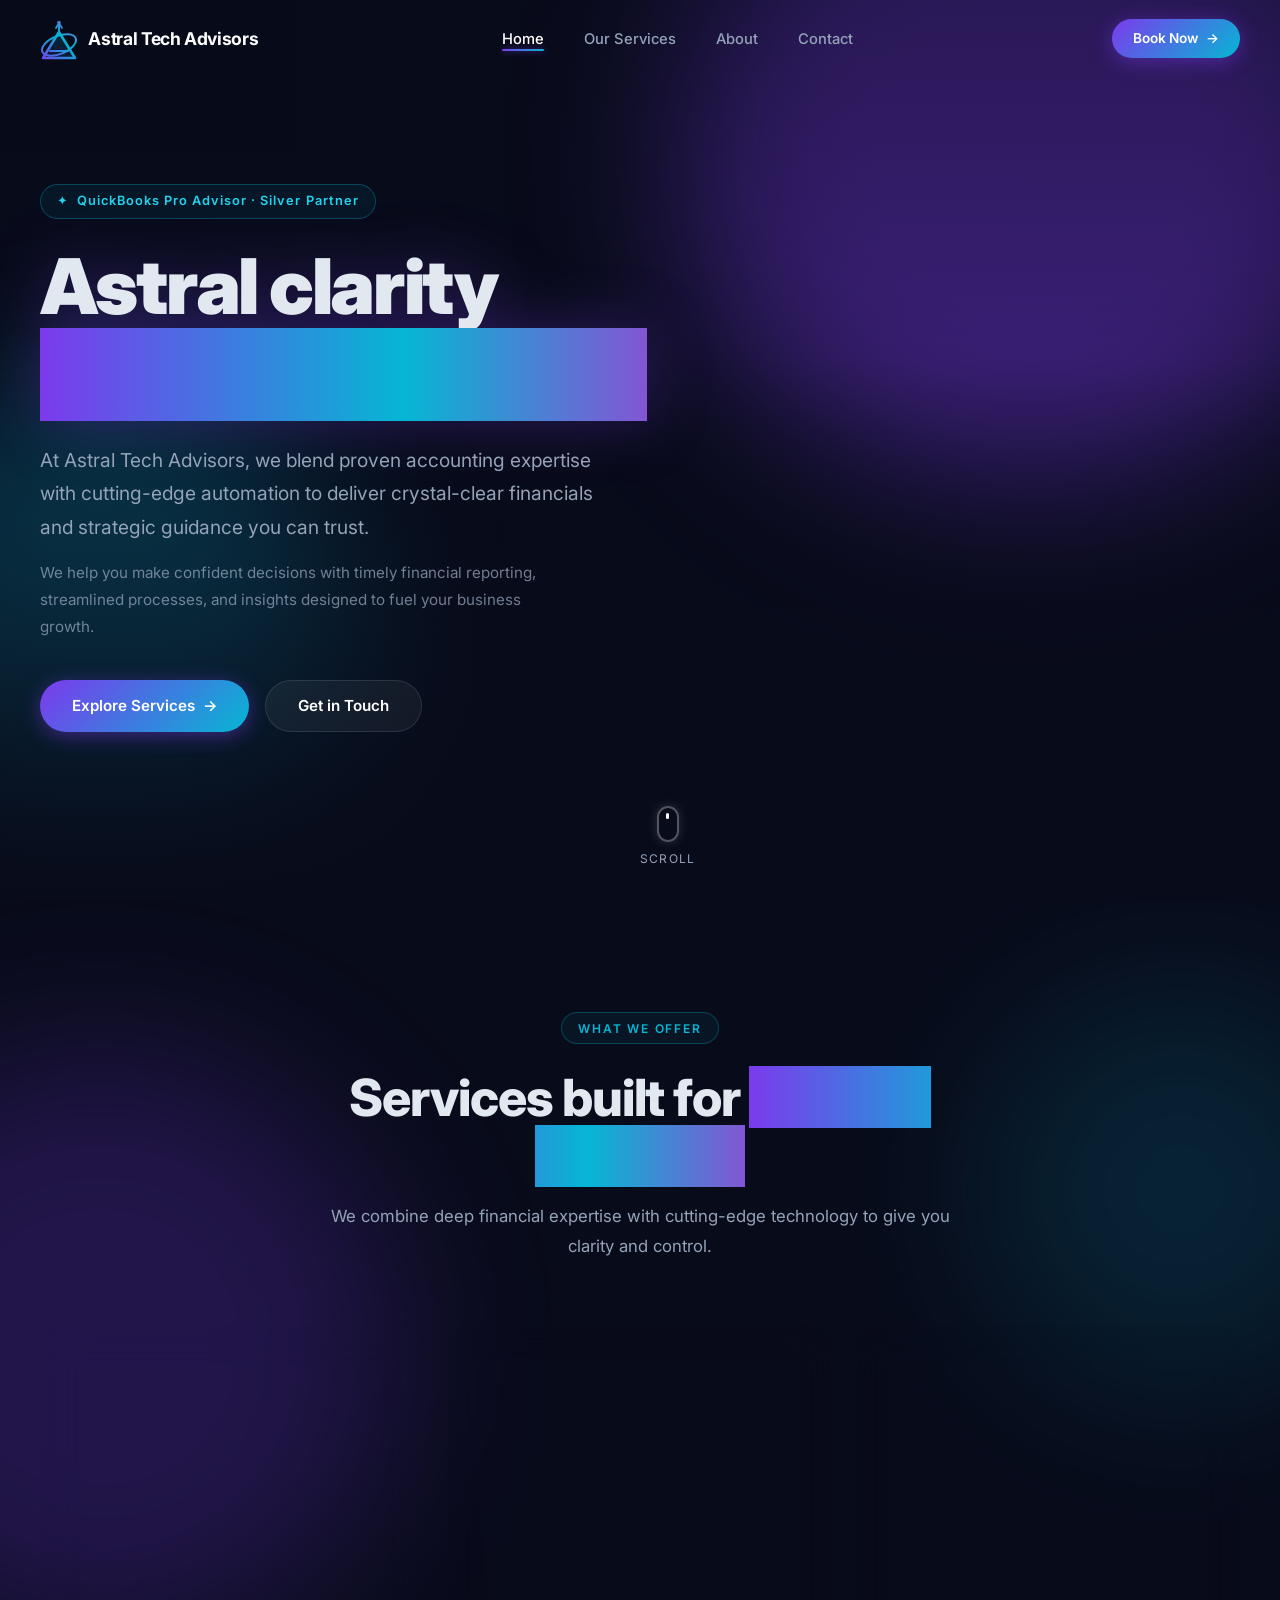
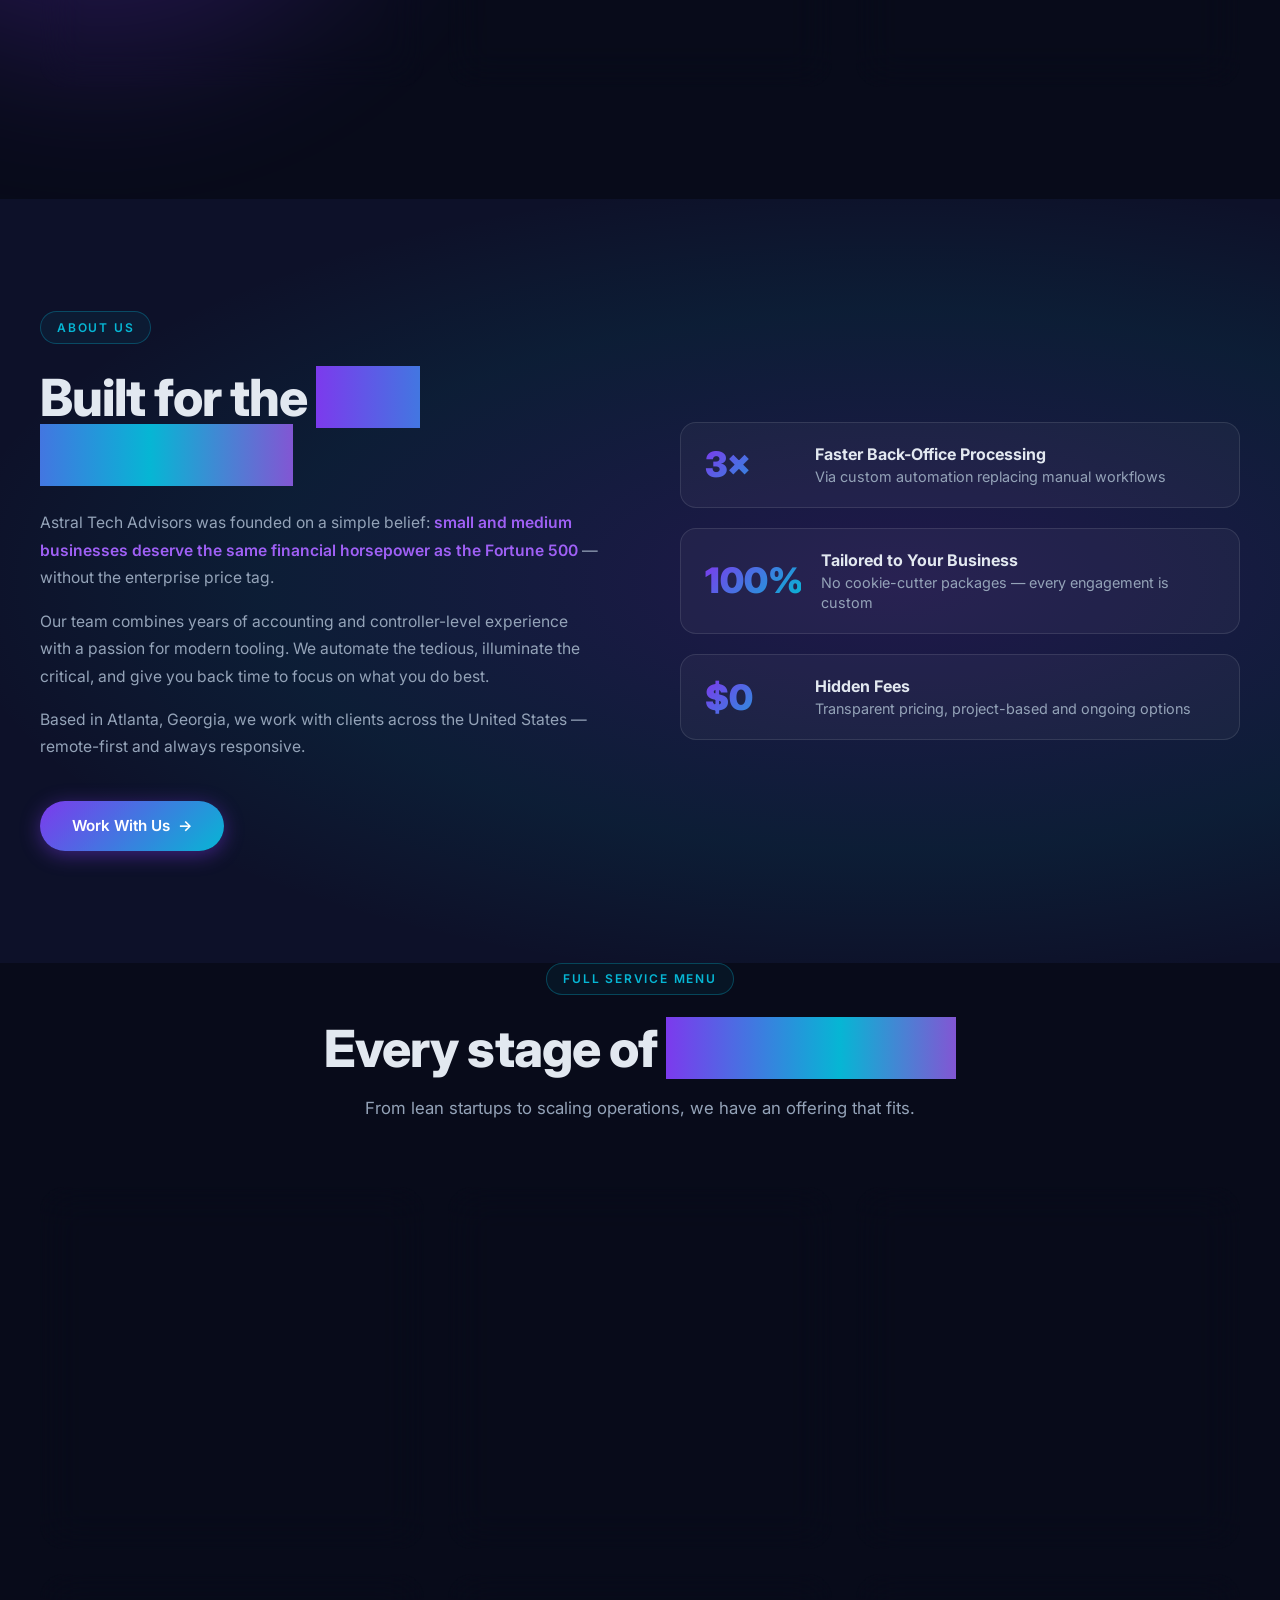
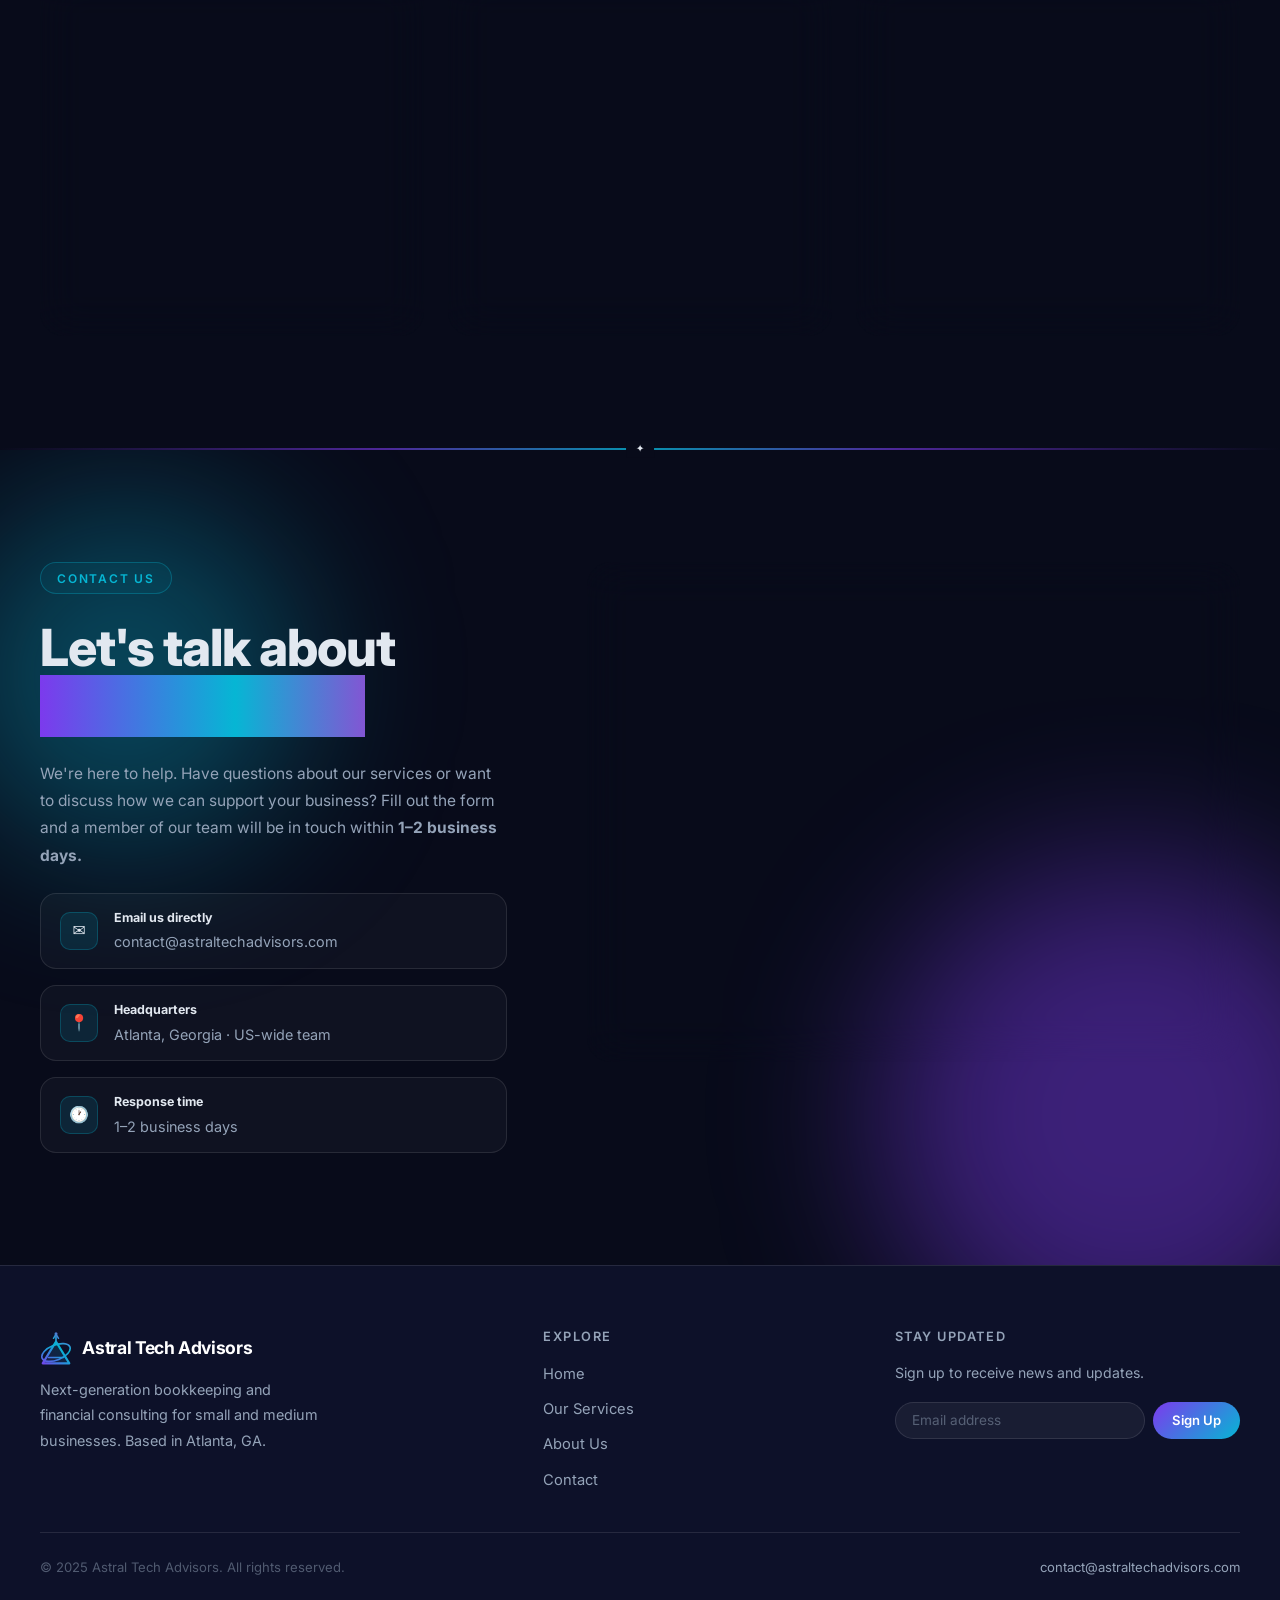
==== commit 6e70e4ad: "fix: replace img logo with inline gradient SVG (ATA mark + wordmark)" ====
--- a/index.html
+++ b/index.html
@@ -21,7 +21,31 @@
     <div class="container">
       <div class="nav-inner">
         <a href="#home" class="nav-logo" aria-label="Astral Tech Advisors Home">
-          <img src="logo.png" alt="Astral Tech Advisors" class="nav-logo-img" />
+          <!-- Gradient ATA mark — inline SVG, no image file needed -->
+          <svg class="nav-logo-mark" viewBox="0 0 38 42" width="38" height="42" fill="none" xmlns="http://www.w3.org/2000/svg" aria-hidden="true">
+            <defs>
+              <linearGradient id="ataGradNav" x1="0" y1="42" x2="38" y2="0" gradientUnits="userSpaceOnUse">
+                <stop offset="0%"   stop-color="#7C3AED"/>
+                <stop offset="55%"  stop-color="#06B6D4"/>
+                <stop offset="100%" stop-color="#C026D3"/>
+              </linearGradient>
+            </defs>
+            <!-- Orbital ellipse -->
+            <ellipse cx="19" cy="27" rx="18" ry="9" stroke="url(#ataGradNav)" stroke-width="2" transform="rotate(-22 19 27)"/>
+            <!-- Triangle / A shape (filled softly) -->
+            <path d="M19 14 L35 40 L3 40 Z" fill="url(#ataGradNav)" fill-opacity="0.15" stroke="url(#ataGradNav)" stroke-width="2.5" stroke-linejoin="round"/>
+            <!-- A crossbar -->
+            <line x1="10" y1="33" x2="28" y2="33" stroke="url(#ataGradNav)" stroke-width="2" stroke-linecap="round"/>
+            <!-- Upward arrow from apex -->
+            <line x1="19" y1="14" x2="19" y2="5" stroke="url(#ataGradNav)" stroke-width="2" stroke-linecap="round"/>
+            <polyline points="16,10 19,5 22,10" stroke="url(#ataGradNav)" stroke-width="1.8" stroke-linejoin="round" stroke-linecap="round"/>
+            <!-- Star at tip -->
+            <circle cx="19" cy="4.5" r="1.8" fill="url(#ataGradNav)"/>
+          </svg>
+          <span class="nav-logo-wordmark">
+            <span class="nav-logo-title">Astral Tech</span>
+            <span class="nav-logo-sub">Advisors</span>
+          </span>
         </a>
 
         <ul class="nav-links" id="nav-links" role="list">
@@ -384,7 +408,25 @@
         <!-- Brand -->
         <div class="footer-brand">
           <a href="#home" class="nav-logo" aria-label="Astral Tech Advisors">
-            <img src="logo.png" alt="Astral Tech Advisors" class="nav-logo-img nav-logo-img--footer" />
+            <svg class="nav-logo-mark nav-logo-mark--footer" viewBox="0 0 38 42" width="32" height="35" fill="none" xmlns="http://www.w3.org/2000/svg" aria-hidden="true">
+              <defs>
+                <linearGradient id="ataGradFtr" x1="0" y1="42" x2="38" y2="0" gradientUnits="userSpaceOnUse">
+                  <stop offset="0%"   stop-color="#7C3AED"/>
+                  <stop offset="55%"  stop-color="#06B6D4"/>
+                  <stop offset="100%" stop-color="#C026D3"/>
+                </linearGradient>
+              </defs>
+              <ellipse cx="19" cy="27" rx="18" ry="9" stroke="url(#ataGradFtr)" stroke-width="2" transform="rotate(-22 19 27)"/>
+              <path d="M19 14 L35 40 L3 40 Z" fill="url(#ataGradFtr)" fill-opacity="0.15" stroke="url(#ataGradFtr)" stroke-width="2.5" stroke-linejoin="round"/>
+              <line x1="10" y1="33" x2="28" y2="33" stroke="url(#ataGradFtr)" stroke-width="2" stroke-linecap="round"/>
+              <line x1="19" y1="14" x2="19" y2="5" stroke="url(#ataGradFtr)" stroke-width="2" stroke-linecap="round"/>
+              <polyline points="16,10 19,5 22,10" stroke="url(#ataGradFtr)" stroke-width="1.8" stroke-linejoin="round" stroke-linecap="round"/>
+              <circle cx="19" cy="4.5" r="1.8" fill="url(#ataGradFtr)"/>
+            </svg>
+            <span class="nav-logo-wordmark">
+              <span class="nav-logo-title">Astral Tech</span>
+              <span class="nav-logo-sub">Advisors</span>
+            </span>
           </a>
           <p>
             Next-generation bookkeeping and financial consulting for small
--- a/index.css
+++ b/index.css
@@ -854,226 +854,229 @@
   h1 { font-size: 2.4rem; }
   .stat-card { flex-direction: column; text-align: center; }
 }
-
-/* ============================================================
-   SPACE THEME ENHANCEMENTS
-   Neon · Cyberpunk · Warp Launch · Constellation
-   ============================================================ */
-
-/* ── Logo Image ── */
-.nav-logo-img {
-  height: 40px;
-  width: auto;
-  max-width: 200px;
-  object-fit: contain;
-  border-radius: 6px;
-  transition: filter var(--dur-fast);
-}
-.nav-logo:hover .nav-logo-img {
-  filter: drop-shadow(0 0 10px rgba(124,58,237,0.7)) brightness(1.1);
-}
-.navbar.scrolled .nav-logo-img {
-  filter: drop-shadow(0 0 6px rgba(124,58,237,0.4));
-}
-.nav-logo-img--footer {
-  height: 32px;
-}
-
-/* ── Animated Gradient Text — color-cycling shimmer ── */
-.gradient-text {
-  background: linear-gradient(90deg,
-    #7C3AED 0%,
-    #06B6D4 20%,
-    #C026D3 40%,
-    #06B6D4 60%,
-    #7C3AED 80%,
-    #06B6D4 100%
-  );
-  background-size: 300% auto;
-  animation: gradientCycle 6s linear infinite;
-}
-@keyframes gradientCycle {
-  0%   { background-position: 0%   center; }
-  100% { background-position: 300% center; }
-}
-
-/* ── Hero Title Neon Glow ── */
-.hero-title {
-  filter: drop-shadow(0 0 30px rgba(124,58,237,0.3));
-}
-
-/* ── Hero Badge Neon Pulse ── */
-.hero-badge {
-  animation: fadeSlideIn 0.8s var(--ease-out) both, badgePulse 3s ease-in-out 1.2s infinite;
-}
-@keyframes badgePulse {
-  0%, 100% { border-color: rgba(6,182,212,0.3); box-shadow: none; }
-  50%       { border-color: rgba(6,182,212,0.7); box-shadow: 0 0 20px rgba(6,182,212,0.3), 0 0 40px rgba(124,58,237,0.15); }
-}
-
-/* ── Primary Button Light Sweep ── */
-.btn-primary {
-  position: relative;
-  overflow: hidden;
-}
-.btn-primary::before {
-  content: '';
-  position: absolute;
-  top: 0;
-  left: -100%;
-  width: 60%;
-  height: 100%;
-  background: linear-gradient(90deg, transparent, rgba(255,255,255,0.25), transparent);
-  transform: skewX(-20deg);
-  animation: btnSweep 3s ease-in-out infinite;
-  pointer-events: none;
-}
-@keyframes btnSweep {
-  0%   { left: -100%; }
-  35%  { left: 150%; }
-  100% { left: 150%; }
-}
-
-/* ── Glass Card Enhanced Hover ── */
-.glass-card:hover {
-  transform: translateY(-8px);
-  box-shadow:
-    var(--shadow-card),
-    0 0 30px rgba(124,58,237,0.45),
-    0 0 60px rgba(6,182,212,0.15),
-    inset 0 1px 0 rgba(255,255,255,0.1);
-  border-color: rgba(124,58,237,0.65);
-}
-
-/* ── Service Icon Glow Pulse ── */
-@keyframes iconPulseV {
-  0%, 100% { box-shadow: none; }
-  50%       { box-shadow: 0 0 18px rgba(124,58,237,0.55), 0 0 32px rgba(124,58,237,0.2); }
-}
-@keyframes iconPulseC {
-  0%, 100% { box-shadow: none; }
-  50%       { box-shadow: 0 0 18px rgba(6,182,212,0.55),  0 0 32px rgba(6,182,212,0.2);  }
-}
-.service-icon.violet { animation: iconPulseV 4s ease-in-out infinite; }
-.service-icon.cyan   { animation: iconPulseC 4s ease-in-out infinite 0.8s; }
-.service-icon.mix    { animation: iconPulseV 4s ease-in-out infinite 1.6s; }
-
-/* ── Section Label Glow ── */
-.section-label {
-  animation: labelGlow 3.5s ease-in-out infinite;
-}
-@keyframes labelGlow {
-  0%, 100% { border-color: rgba(6,182,212,0.3); box-shadow: none; }
-  50%       { border-color: rgba(6,182,212,0.65); box-shadow: 0 0 14px rgba(6,182,212,0.3); }
-}
-
-/* ── Stat Card Neon on Hover ── */
-.stat-card:hover .stat-number {
-  filter: drop-shadow(0 0 12px rgba(124,58,237,0.7));
-}
-
-/* ── Cosmic Section Divider ── */
-.section-divider {
-  height: 2px;
-  background: linear-gradient(to right,
-    transparent,
-    rgba(124,58,237,0.6) 30%,
-    rgba(6,182,212,0.8)  50%,
-    rgba(124,58,237,0.6) 70%,
-    transparent
-  );
-  position: relative;
-}
-.section-divider::after {
-  content: '✦';
-  position: absolute;
-  left: 50%;
-  top: 50%;
-  transform: translate(-50%, -50%);
-  background: var(--clr-bg);
-  padding: 0 0.6rem;
-  font-size: 0.65rem;
-  animation: dividerStar 4s ease-in-out infinite;
-}
-@keyframes dividerStar {
-  0%, 100% { color: var(--clr-cyan);    text-shadow: 0 0 8px  var(--clr-cyan); }
-  50%       { color: var(--clr-violet-l); text-shadow: 0 0 14px var(--clr-violet-l); }
-}
-
-/* ── About Section Scan Line ── */
-.about::after {
-  content: '';
-  position: absolute;
-  left: 0;
-  right: 0;
-  height: 2px;
-  background: linear-gradient(to right,
-    transparent,
-    rgba(124,58,237,0.5) 30%,
-    rgba(6,182,212,0.6)  50%,
-    rgba(124,58,237,0.5) 70%,
-    transparent
-  );
-  top: -2px;
-  z-index: 2;
-  pointer-events: none;
-  animation: scanLine 8s linear infinite;
-}
-@keyframes scanLine {
-  0%   { top: -2px;  opacity: 0; }
-  5%   { opacity: 1; }
-  95%  { opacity: 1; }
-  100% { top: 100%;  opacity: 0; }
-}
-
-/* ── Contact Item Neon Hover ── */
-.contact-item {
-  transition: border-color var(--dur-base), box-shadow var(--dur-base), transform var(--dur-base) var(--ease-out);
-}
-.contact-item:hover {
-  border-color: rgba(6,182,212,0.45);
-  box-shadow: 0 0 16px rgba(6,182,212,0.15);
-  transform: translateX(4px);
-}
-
-/* ── Service Link Neon on Hover ── */
-.service-link:hover {
-  color: var(--clr-cyan-l);
-  text-shadow: 0 0 10px rgba(6,182,212,0.5);
-}
-
-/* ── Scroll Hint Pulse ── */
-.hero-scroll-hint {
-  animation: fadeSlideIn 1s 0.6s var(--ease-out) both, scrollHintPulse 2.5s ease-in-out 2s infinite;
-}
-@keyframes scrollHintPulse {
-  0%, 100% { opacity: 0.5; }
-  50%       { opacity: 1; }
-}
-.scroll-mouse {
-  box-shadow: 0 0 12px rgba(255,255,255,0.15);
-}
-
-/* ── Hero Orbs — Breathing Pulse ── */
-@keyframes orbBreath {
-  0%, 100% { transform: scale(1)    translate(0, 0); }
-  50%       { transform: scale(1.1) translate(15px, -10px); }
-}
-.hero .orb-1 { animation: orbBreath 9s ease-in-out infinite; }
-.hero .orb-2 { animation: orbBreath 9s ease-in-out infinite 4.5s; }
-
-/* ── Nav Active Link Glow ── */
-.nav-links a[aria-current="page"] {
-  color: var(--clr-white);
-}
-.nav-links a[aria-current="page"]::after {
-  transform: scaleX(1);
-  box-shadow: 0 0 6px rgba(124,58,237,0.7);
-}
-
-/* ── Ghost Button Neon Hover ── */
-.btn-ghost:hover {
-  border-color: rgba(6,182,212,0.6);
-  background: rgba(6,182,212,0.08);
-  box-shadow: 0 0 20px rgba(6,182,212,0.2);
-}
+
+/* ============================================================
+   SPACE THEME ENHANCEMENTS
+   Neon · Cyberpunk · Warp Launch · Constellation
+   ============================================================ */
+
+/* ── Logo Image ── */
+.nav-logo-img {
+  display: block;
+  height: 42px;
+  width: auto;
+  max-width: 180px;
+  object-fit: contain;
+  object-position: left center;
+  flex-shrink: 0;
+  transition: filter var(--dur-fast);
+}
+.nav-logo:hover .nav-logo-img {
+  filter: drop-shadow(0 0 10px rgba(124,58,237,0.7)) brightness(1.1);
+}
+.navbar.scrolled .nav-logo-img {
+  filter: drop-shadow(0 0 6px rgba(124,58,237,0.4));
+}
+.nav-logo-img--footer {
+  height: 34px;
+  max-width: 150px;
+}
+
+/* ── Animated Gradient Text — color-cycling shimmer ── */
+.gradient-text {
+  background: linear-gradient(90deg,
+    #7C3AED 0%,
+    #06B6D4 20%,
+    #C026D3 40%,
+    #06B6D4 60%,
+    #7C3AED 80%,
+    #06B6D4 100%
+  );
+  background-size: 300% auto;
+  animation: gradientCycle 6s linear infinite;
+}
+@keyframes gradientCycle {
+  0%   { background-position: 0%   center; }
+  100% { background-position: 300% center; }
+}
+
+/* ── Hero Title Neon Glow ── */
+.hero-title {
+  filter: drop-shadow(0 0 30px rgba(124,58,237,0.3));
+}
+
+/* ── Hero Badge Neon Pulse ── */
+.hero-badge {
+  animation: fadeSlideIn 0.8s var(--ease-out) both, badgePulse 3s ease-in-out 1.2s infinite;
+}
+@keyframes badgePulse {
+  0%, 100% { border-color: rgba(6,182,212,0.3); box-shadow: none; }
+  50%       { border-color: rgba(6,182,212,0.7); box-shadow: 0 0 20px rgba(6,182,212,0.3), 0 0 40px rgba(124,58,237,0.15); }
+}
+
+/* ── Primary Button Light Sweep ── */
+.btn-primary {
+  position: relative;
+  overflow: hidden;
+}
+.btn-primary::before {
+  content: '';
+  position: absolute;
+  top: 0;
+  left: -100%;
+  width: 60%;
+  height: 100%;
+  background: linear-gradient(90deg, transparent, rgba(255,255,255,0.25), transparent);
+  transform: skewX(-20deg);
+  animation: btnSweep 3s ease-in-out infinite;
+  pointer-events: none;
+}
+@keyframes btnSweep {
+  0%   { left: -100%; }
+  35%  { left: 150%; }
+  100% { left: 150%; }
+}
+
+/* ── Glass Card Enhanced Hover ── */
+.glass-card:hover {
+  transform: translateY(-8px);
+  box-shadow:
+    var(--shadow-card),
+    0 0 30px rgba(124,58,237,0.45),
+    0 0 60px rgba(6,182,212,0.15),
+    inset 0 1px 0 rgba(255,255,255,0.1);
+  border-color: rgba(124,58,237,0.65);
+}
+
+/* ── Service Icon Glow Pulse ── */
+@keyframes iconPulseV {
+  0%, 100% { box-shadow: none; }
+  50%       { box-shadow: 0 0 18px rgba(124,58,237,0.55), 0 0 32px rgba(124,58,237,0.2); }
+}
+@keyframes iconPulseC {
+  0%, 100% { box-shadow: none; }
+  50%       { box-shadow: 0 0 18px rgba(6,182,212,0.55),  0 0 32px rgba(6,182,212,0.2);  }
+}
+.service-icon.violet { animation: iconPulseV 4s ease-in-out infinite; }
+.service-icon.cyan   { animation: iconPulseC 4s ease-in-out infinite 0.8s; }
+.service-icon.mix    { animation: iconPulseV 4s ease-in-out infinite 1.6s; }
+
+/* ── Section Label Glow ── */
+.section-label {
+  animation: labelGlow 3.5s ease-in-out infinite;
+}
+@keyframes labelGlow {
+  0%, 100% { border-color: rgba(6,182,212,0.3); box-shadow: none; }
+  50%       { border-color: rgba(6,182,212,0.65); box-shadow: 0 0 14px rgba(6,182,212,0.3); }
+}
+
+/* ── Stat Card Neon on Hover ── */
+.stat-card:hover .stat-number {
+  filter: drop-shadow(0 0 12px rgba(124,58,237,0.7));
+}
+
+/* ── Cosmic Section Divider ── */
+.section-divider {
+  height: 2px;
+  background: linear-gradient(to right,
+    transparent,
+    rgba(124,58,237,0.6) 30%,
+    rgba(6,182,212,0.8)  50%,
+    rgba(124,58,237,0.6) 70%,
+    transparent
+  );
+  position: relative;
+}
+.section-divider::after {
+  content: '✦';
+  position: absolute;
+  left: 50%;
+  top: 50%;
+  transform: translate(-50%, -50%);
+  background: var(--clr-bg);
+  padding: 0 0.6rem;
+  font-size: 0.65rem;
+  animation: dividerStar 4s ease-in-out infinite;
+}
+@keyframes dividerStar {
+  0%, 100% { color: var(--clr-cyan);    text-shadow: 0 0 8px  var(--clr-cyan); }
+  50%       { color: var(--clr-violet-l); text-shadow: 0 0 14px var(--clr-violet-l); }
+}
+
+/* ── About Section Scan Line ── */
+.about::after {
+  content: '';
+  position: absolute;
+  left: 0;
+  right: 0;
+  height: 2px;
+  background: linear-gradient(to right,
+    transparent,
+    rgba(124,58,237,0.5) 30%,
+    rgba(6,182,212,0.6)  50%,
+    rgba(124,58,237,0.5) 70%,
+    transparent
+  );
+  top: -2px;
+  z-index: 2;
+  pointer-events: none;
+  animation: scanLine 8s linear infinite;
+}
+@keyframes scanLine {
+  0%   { top: -2px;  opacity: 0; }
+  5%   { opacity: 1; }
+  95%  { opacity: 1; }
+  100% { top: 100%;  opacity: 0; }
+}
+
+/* ── Contact Item Neon Hover ── */
+.contact-item {
+  transition: border-color var(--dur-base), box-shadow var(--dur-base), transform var(--dur-base) var(--ease-out);
+}
+.contact-item:hover {
+  border-color: rgba(6,182,212,0.45);
+  box-shadow: 0 0 16px rgba(6,182,212,0.15);
+  transform: translateX(4px);
+}
+
+/* ── Service Link Neon on Hover ── */
+.service-link:hover {
+  color: var(--clr-cyan-l);
+  text-shadow: 0 0 10px rgba(6,182,212,0.5);
+}
+
+/* ── Scroll Hint Pulse ── */
+.hero-scroll-hint {
+  animation: fadeSlideIn 1s 0.6s var(--ease-out) both, scrollHintPulse 2.5s ease-in-out 2s infinite;
+}
+@keyframes scrollHintPulse {
+  0%, 100% { opacity: 0.5; }
+  50%       { opacity: 1; }
+}
+.scroll-mouse {
+  box-shadow: 0 0 12px rgba(255,255,255,0.15);
+}
+
+/* ── Hero Orbs — Breathing Pulse ── */
+@keyframes orbBreath {
+  0%, 100% { transform: scale(1)    translate(0, 0); }
+  50%       { transform: scale(1.1) translate(15px, -10px); }
+}
+.hero .orb-1 { animation: orbBreath 9s ease-in-out infinite; }
+.hero .orb-2 { animation: orbBreath 9s ease-in-out infinite 4.5s; }
+
+/* ── Nav Active Link Glow ── */
+.nav-links a[aria-current="page"] {
+  color: var(--clr-white);
+}
+.nav-links a[aria-current="page"]::after {
+  transform: scaleX(1);
+  box-shadow: 0 0 6px rgba(124,58,237,0.7);
+}
+
+/* ── Ghost Button Neon Hover ── */
+.btn-ghost:hover {
+  border-color: rgba(6,182,212,0.6);
+  background: rgba(6,182,212,0.08);
+  box-shadow: 0 0 20px rgba(6,182,212,0.2);
+}
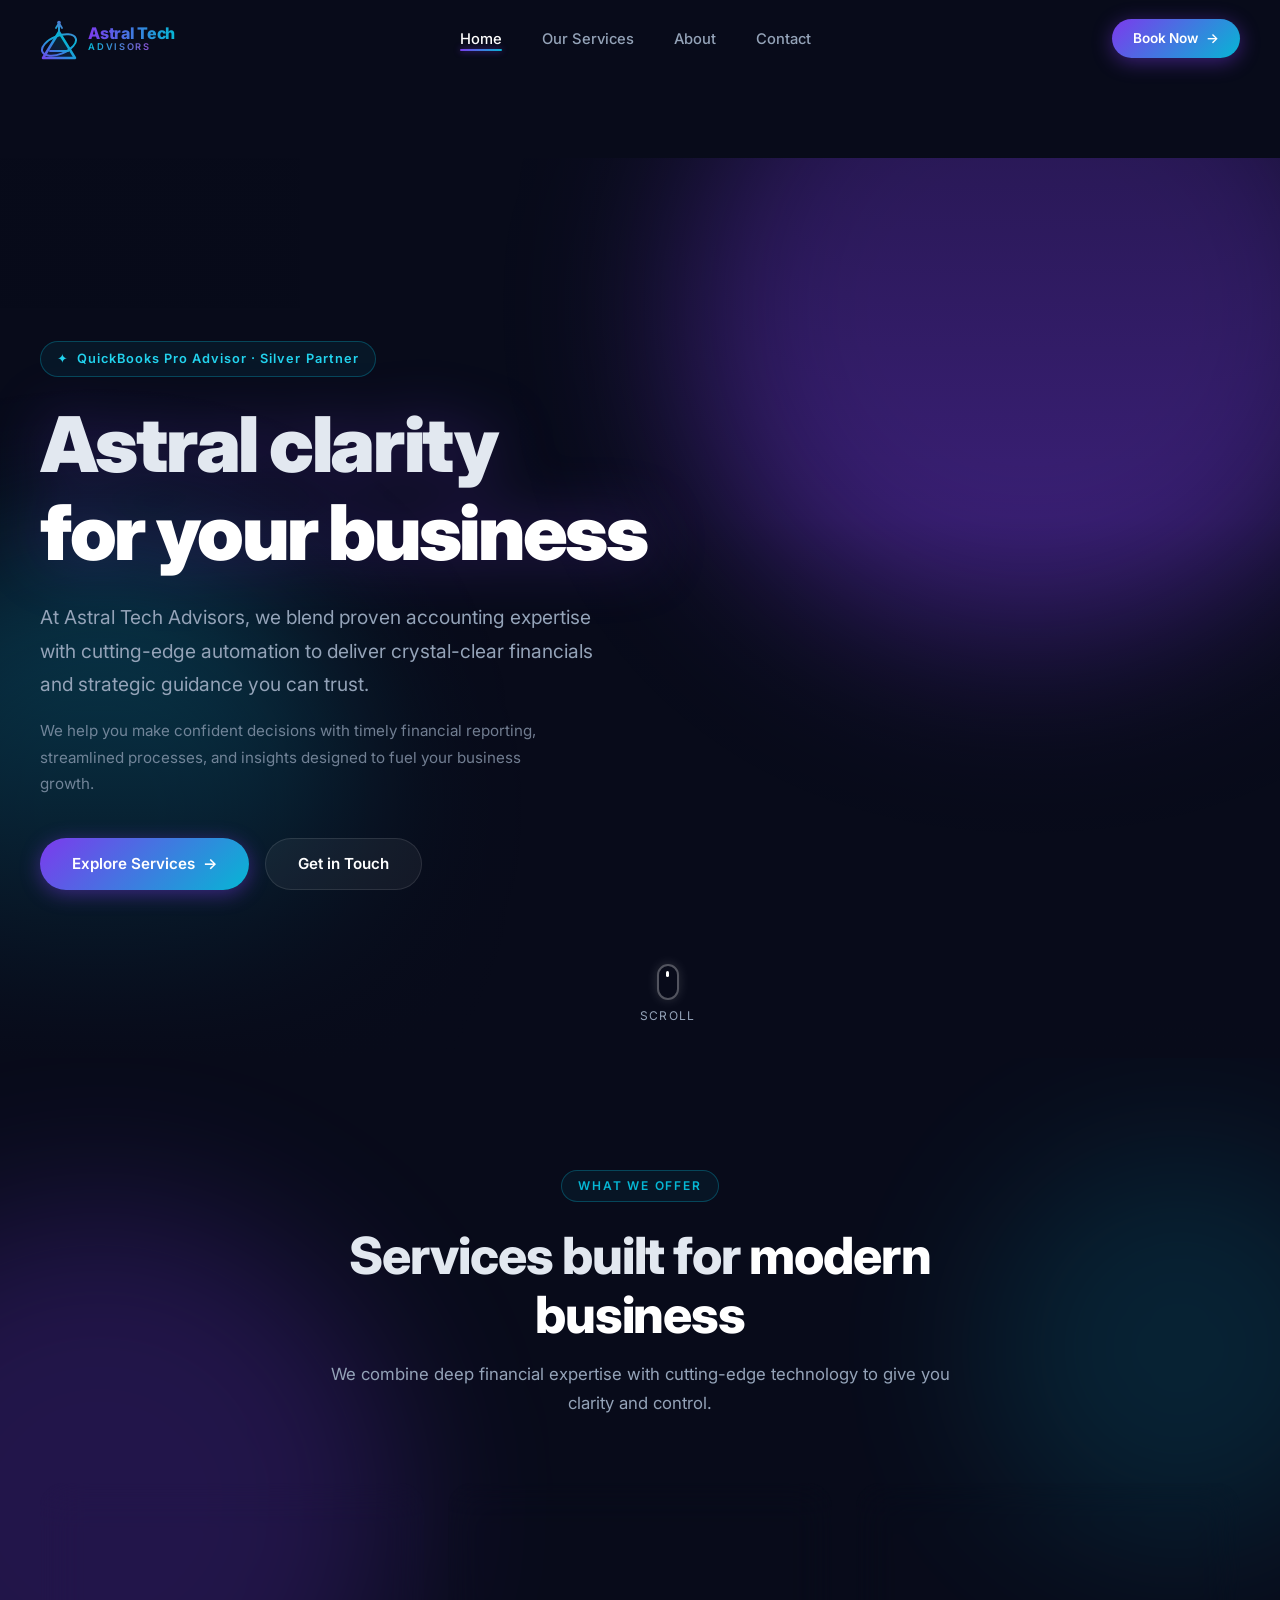
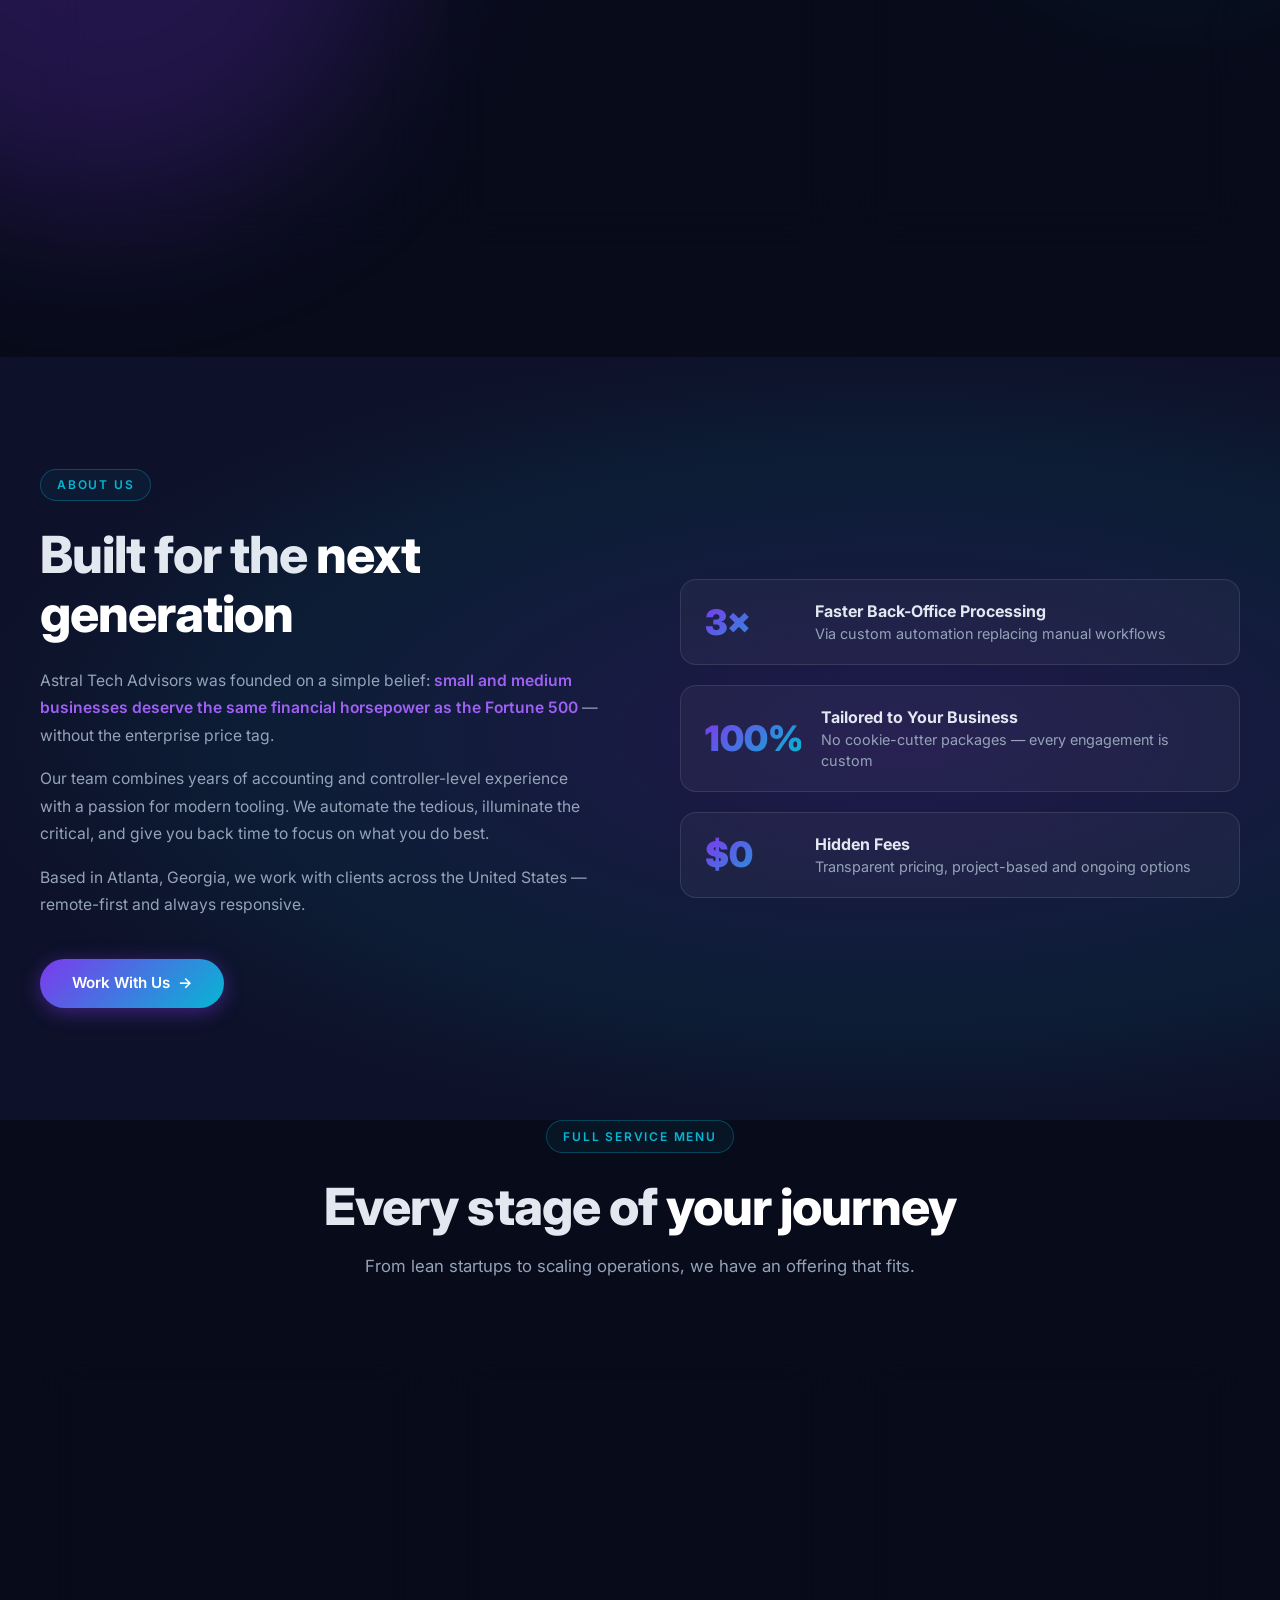
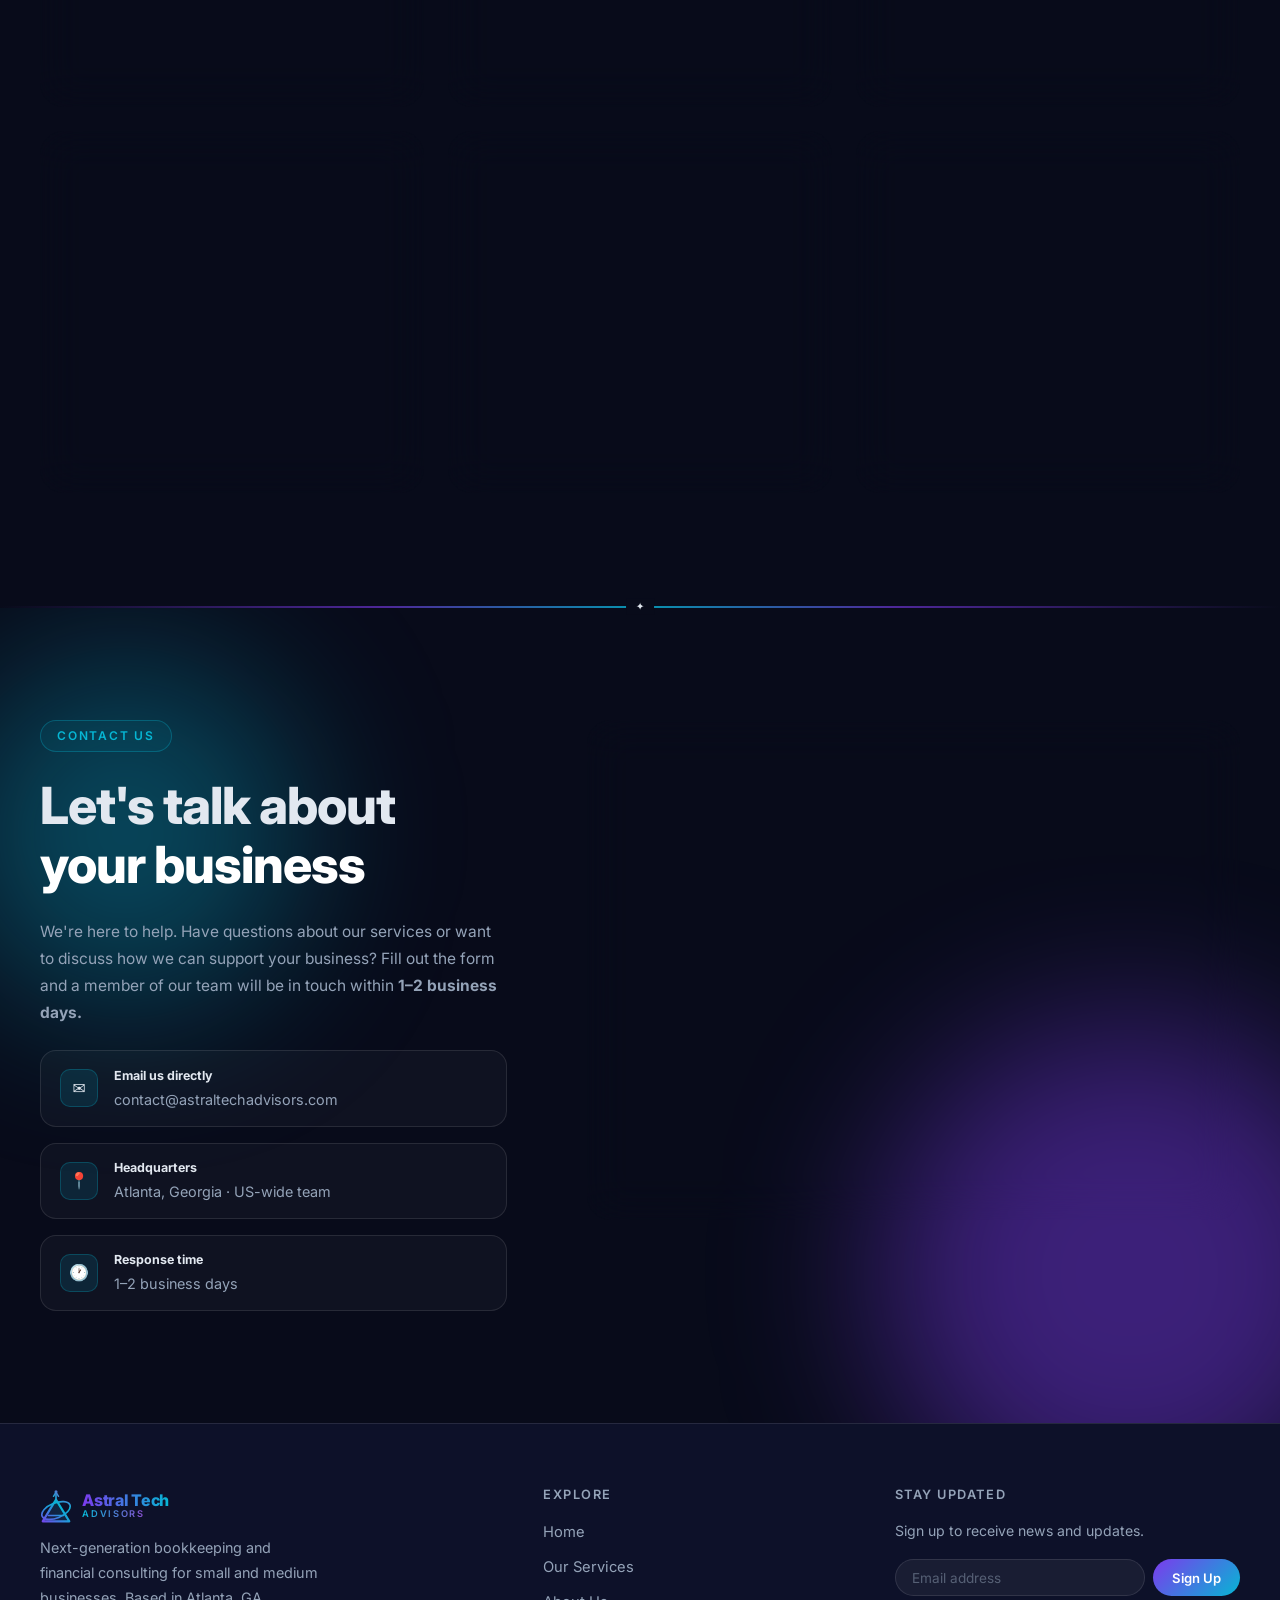
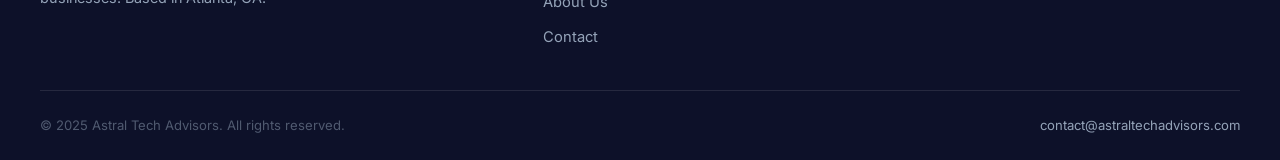
==== commit 08ab0d9a: "feat: add full-page bg-canvas for site-wide sparkles" ====
--- a/index.html
+++ b/index.html
@@ -13,6 +13,8 @@
   <link rel="stylesheet" href="index.css" />
 </head>
 <body>
+  <!-- Full-page background star canvas — sits behind all sections -->
+  <canvas id="bg-canvas" aria-hidden="true"></canvas>
 
   <!-- ============================================================
        NAVBAR
--- a/index.css
+++ b/index.css
@@ -93,10 +93,7 @@
 p  { color: var(--clr-muted); line-height: 1.75; }
 
 .gradient-text {
-  background: var(--grad-accent);
-  -webkit-background-clip: text;
-  background-clip: text;
-  -webkit-text-fill-color: transparent;
+  color: var(--clr-white);
 }
 
 .section-label {
@@ -860,45 +857,42 @@
    Neon · Cyberpunk · Warp Launch · Constellation
    ============================================================ */
 
-/* ── Logo Image ── */
-.nav-logo-img {
-  display: block;
-  height: 42px;
-  width: auto;
-  max-width: 180px;
-  object-fit: contain;
-  object-position: left center;
+/* ── Gradient SVG Logo Mark ── */
+.nav-logo-mark {
   flex-shrink: 0;
   transition: filter var(--dur-fast);
 }
-.nav-logo:hover .nav-logo-img {
-  filter: drop-shadow(0 0 10px rgba(124,58,237,0.7)) brightness(1.1);
-}
-.navbar.scrolled .nav-logo-img {
-  filter: drop-shadow(0 0 6px rgba(124,58,237,0.4));
-}
-.nav-logo-img--footer {
-  height: 34px;
-  max-width: 150px;
-}
-
-/* ── Animated Gradient Text — color-cycling shimmer ── */
-.gradient-text {
-  background: linear-gradient(90deg,
-    #7C3AED 0%,
-    #06B6D4 20%,
-    #C026D3 40%,
-    #06B6D4 60%,
-    #7C3AED 80%,
-    #06B6D4 100%
-  );
-  background-size: 300% auto;
-  animation: gradientCycle 6s linear infinite;
-}
-@keyframes gradientCycle {
-  0%   { background-position: 0%   center; }
-  100% { background-position: 300% center; }
-}
+.nav-logo:hover .nav-logo-mark {
+  filter: drop-shadow(0 0 8px rgba(124,58,237,0.7));
+}
+
+/* ── Logo Wordmark (text beside the mark) ── */
+.nav-logo-wordmark {
+  display: flex;
+  flex-direction: column;
+  line-height: 1.15;
+  gap: 0;
+}
+.nav-logo-title {
+  font-size: 1rem;
+  font-weight: var(--fw-extrabold);
+  letter-spacing: -0.02em;
+  background: linear-gradient(90deg, #7C3AED, #06B6D4);
+  -webkit-background-clip: text;
+  background-clip: text;
+  -webkit-text-fill-color: transparent;
+}
+.nav-logo-sub {
+  font-size: 0.58rem;
+  font-weight: var(--fw-semibold);
+  letter-spacing: 0.18em;
+  text-transform: uppercase;
+  background: linear-gradient(90deg, #06B6D4, #C026D3);
+  -webkit-background-clip: text;
+  background-clip: text;
+  -webkit-text-fill-color: transparent;
+}
+
 
 /* ── Hero Title Neon Glow ── */
 .hero-title {
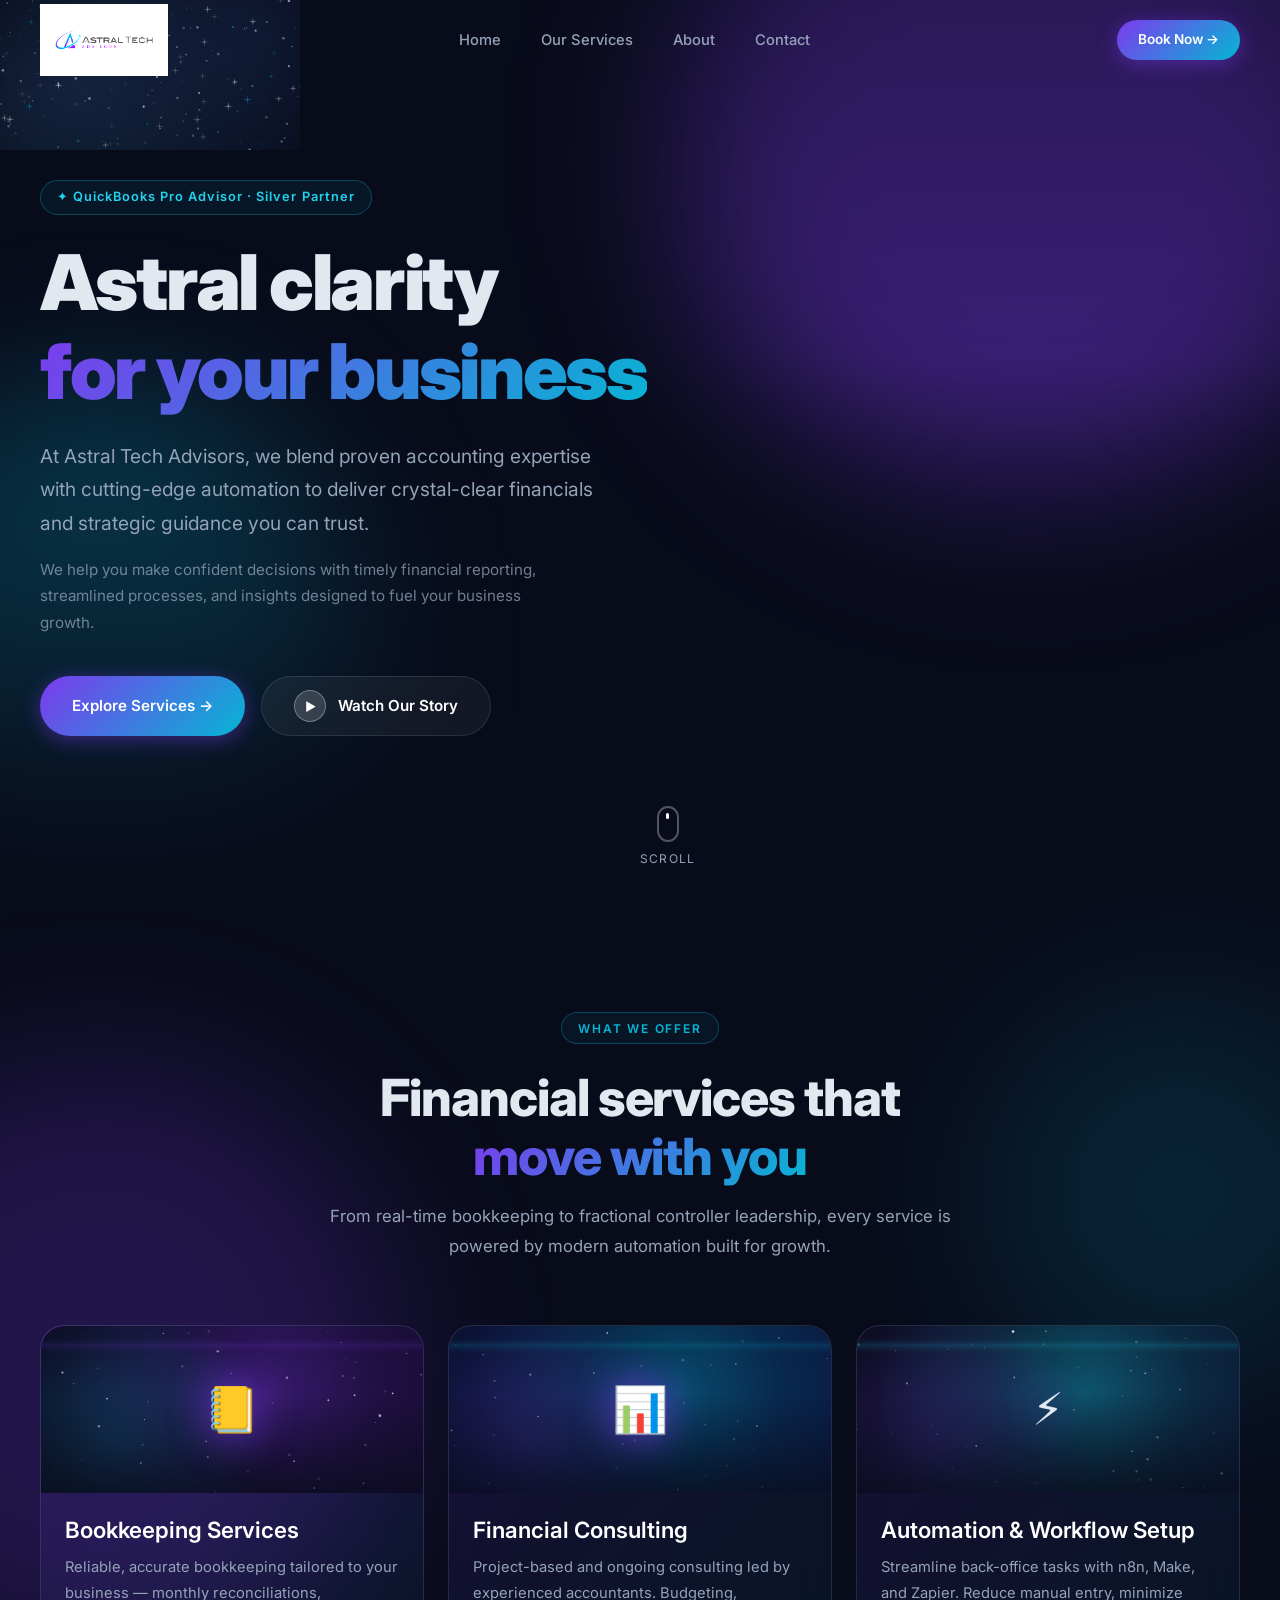
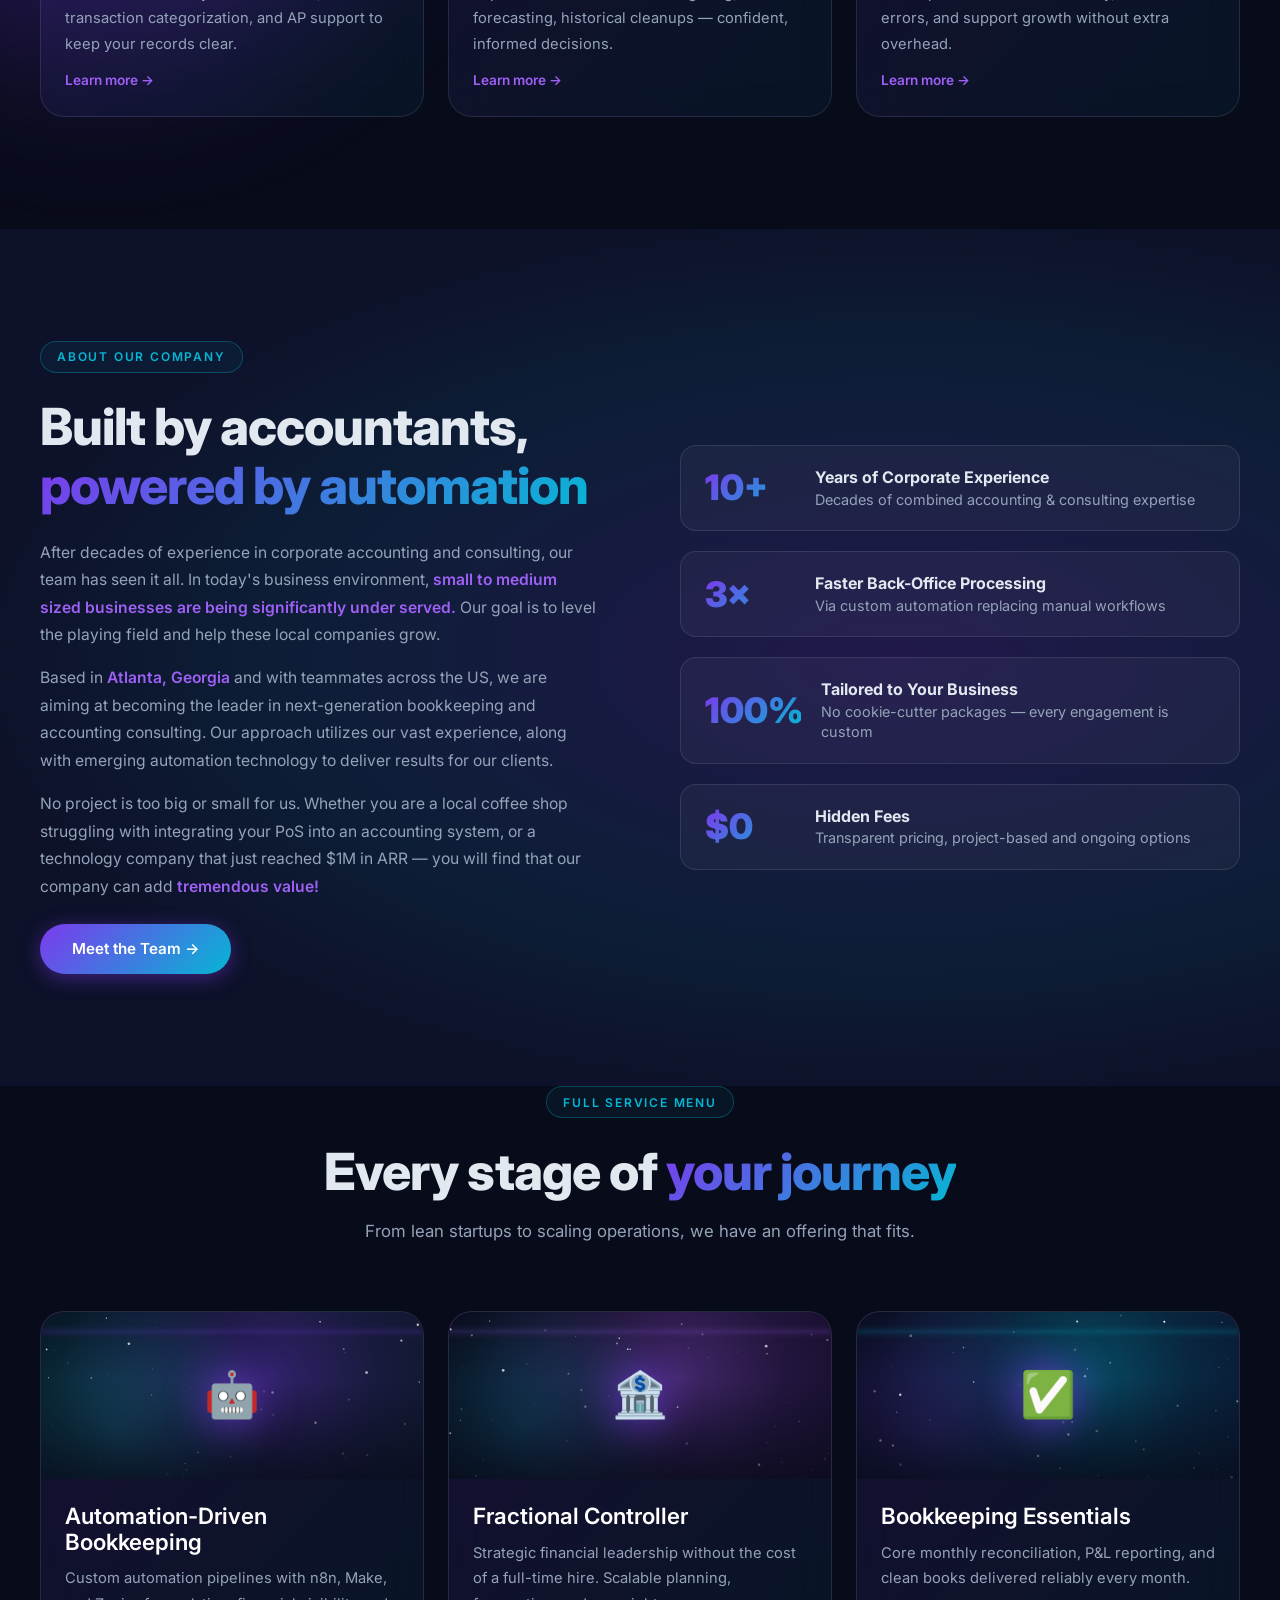
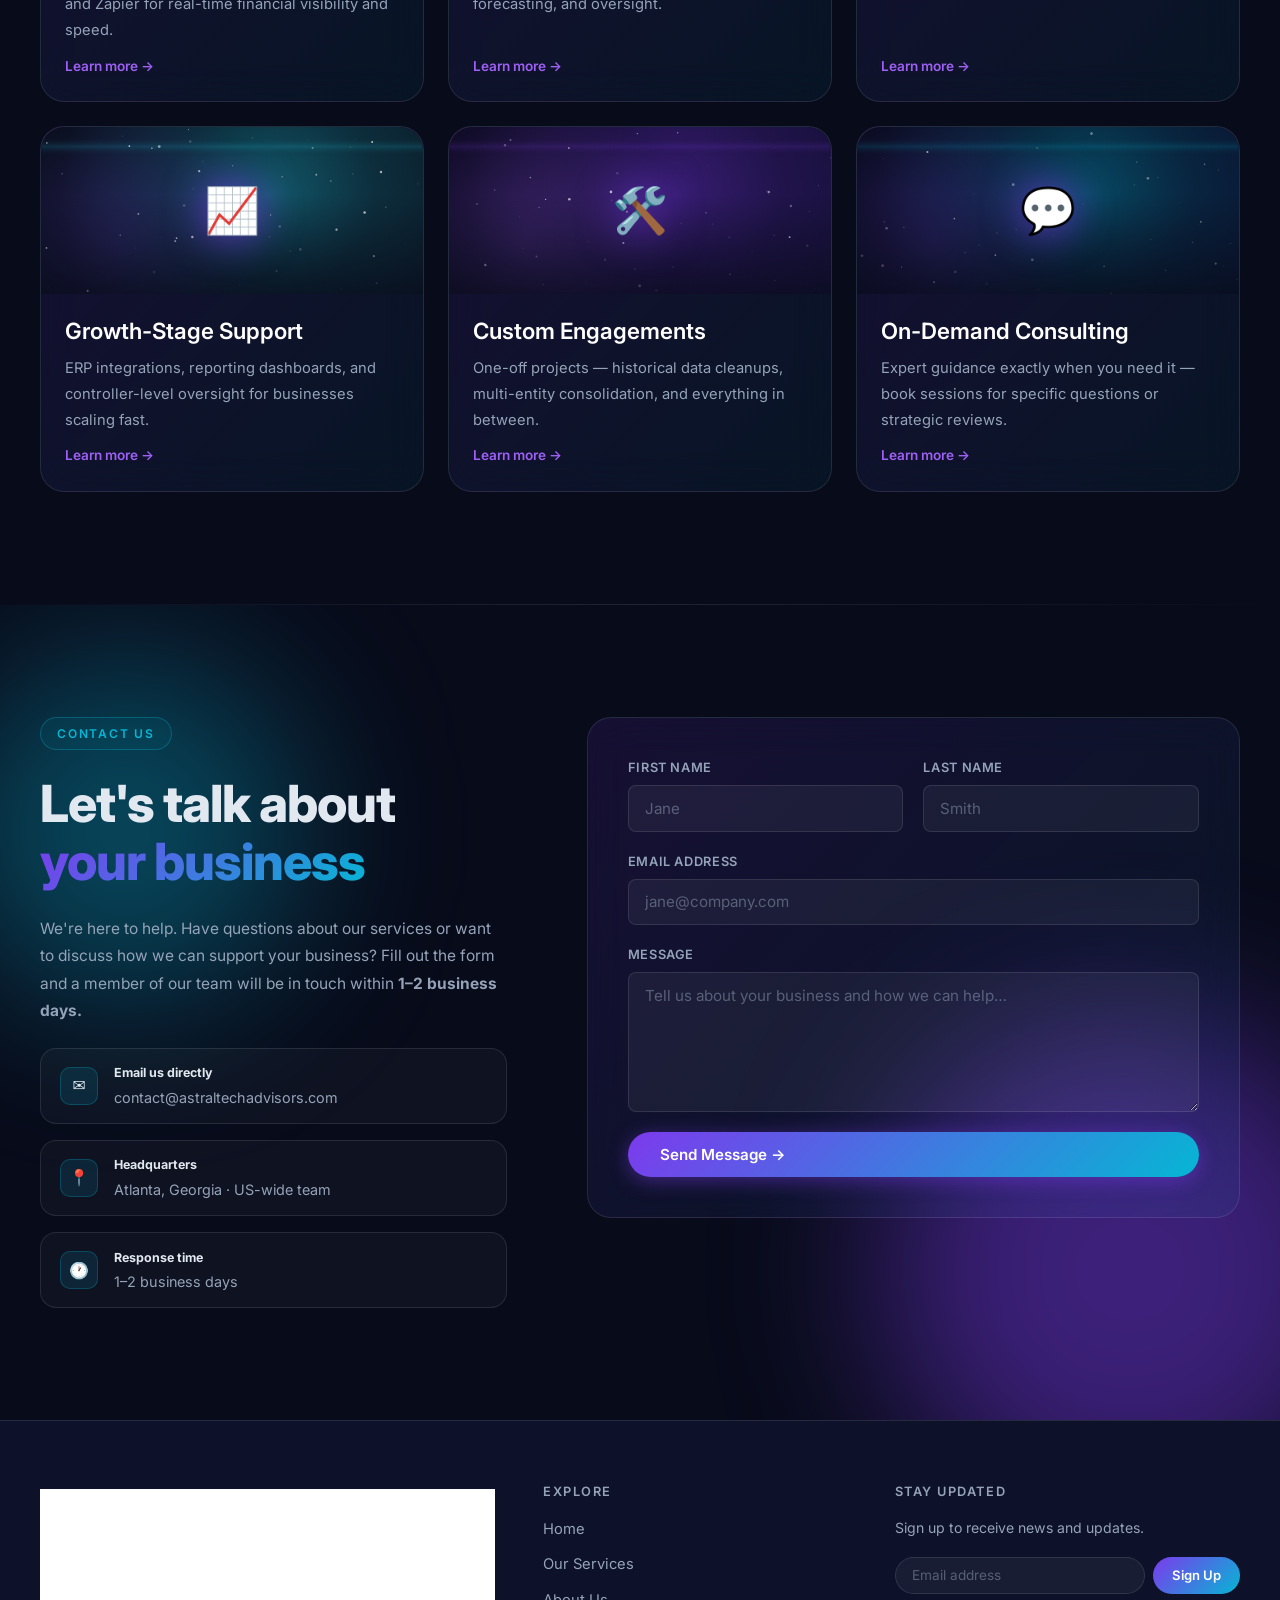
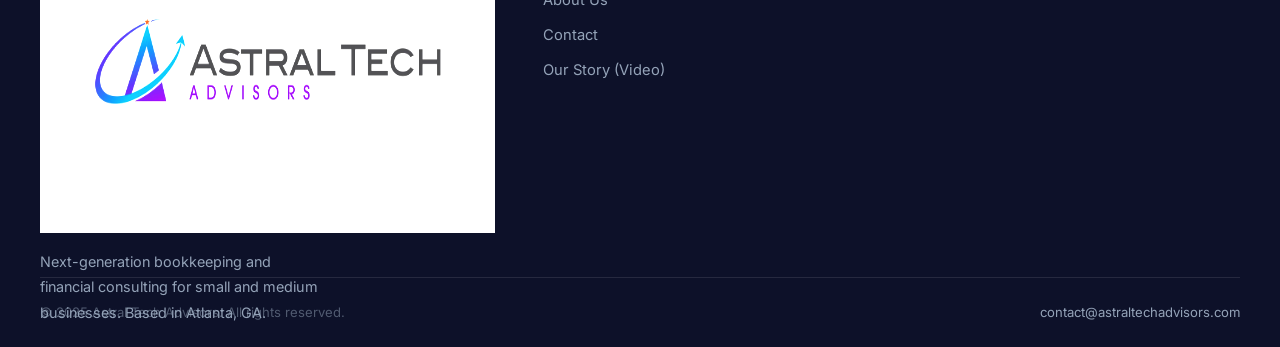
==== commit 5f054363: "Website relaunch: add all pages, styles, scripts, and assets Replaces old single-page site with full" ====
--- a/index.html
+++ b/index.html
@@ -1,70 +1,42 @@
 <!DOCTYPE html>
 <html lang="en">
+
 <head>
   <meta charset="UTF-8" />
   <meta name="viewport" content="width=device-width, initial-scale=1.0" />
   <title>Astral Tech Advisors — Next-Gen Bookkeeping & Financial Consulting</title>
-  <meta name="description" content="Astral Tech Advisors blends proven accounting expertise with cutting-edge automation to deliver crystal-clear financials and strategic guidance you can trust." />
-  <meta property="og:title" content="Astral Tech Advisors" />
-  <meta property="og:description" content="Next-generation bookkeeping and financial consulting for small and medium businesses." />
-  <meta property="og:type" content="website" />
+  <meta name="description"
+    content="Astral Tech Advisors blends proven accounting expertise with cutting-edge automation to deliver crystal-clear financials and strategic guidance you can trust." />
   <link rel="preconnect" href="https://fonts.googleapis.com" />
   <link rel="preconnect" href="https://fonts.gstatic.com" crossorigin />
   <link rel="stylesheet" href="index.css" />
 </head>
+
 <body>
-  <!-- Full-page background star canvas — sits behind all sections -->
-  <canvas id="bg-canvas" aria-hidden="true"></canvas>
 
   <!-- ============================================================
        NAVBAR
        ============================================================ -->
-  <nav class="navbar" id="navbar" aria-label="Main navigation">
+  <nav class="navbar" id="navbar">
     <div class="container">
       <div class="nav-inner">
         <a href="#home" class="nav-logo" aria-label="Astral Tech Advisors Home">
-          <!-- Gradient ATA mark — inline SVG, no image file needed -->
-          <svg class="nav-logo-mark" viewBox="0 0 38 42" width="38" height="42" fill="none" xmlns="http://www.w3.org/2000/svg" aria-hidden="true">
-            <defs>
-              <linearGradient id="ataGradNav" x1="0" y1="42" x2="38" y2="0" gradientUnits="userSpaceOnUse">
-                <stop offset="0%"   stop-color="#7C3AED"/>
-                <stop offset="55%"  stop-color="#06B6D4"/>
-                <stop offset="100%" stop-color="#C026D3"/>
-              </linearGradient>
-            </defs>
-            <!-- Orbital ellipse -->
-            <ellipse cx="19" cy="27" rx="18" ry="9" stroke="url(#ataGradNav)" stroke-width="2" transform="rotate(-22 19 27)"/>
-            <!-- Triangle / A shape (filled softly) -->
-            <path d="M19 14 L35 40 L3 40 Z" fill="url(#ataGradNav)" fill-opacity="0.15" stroke="url(#ataGradNav)" stroke-width="2.5" stroke-linejoin="round"/>
-            <!-- A crossbar -->
-            <line x1="10" y1="33" x2="28" y2="33" stroke="url(#ataGradNav)" stroke-width="2" stroke-linecap="round"/>
-            <!-- Upward arrow from apex -->
-            <line x1="19" y1="14" x2="19" y2="5" stroke="url(#ataGradNav)" stroke-width="2" stroke-linecap="round"/>
-            <polyline points="16,10 19,5 22,10" stroke="url(#ataGradNav)" stroke-width="1.8" stroke-linejoin="round" stroke-linecap="round"/>
-            <!-- Star at tip -->
-            <circle cx="19" cy="4.5" r="1.8" fill="url(#ataGradNav)"/>
-          </svg>
-          <span class="nav-logo-wordmark">
-            <span class="nav-logo-title">Astral Tech</span>
-            <span class="nav-logo-sub">Advisors</span>
-          </span>
+          <img src="logo.jpg" alt="Astral Tech Advisors" class="nav-logo-img" />
         </a>
 
-        <ul class="nav-links" id="nav-links" role="list">
+        <ul class="nav-links" id="nav-links">
           <li><a href="#home">Home</a></li>
           <li><a href="#services">Our Services</a></li>
           <li><a href="#about">About</a></li>
           <li><a href="#contact">Contact</a></li>
         </ul>
 
-        <a href="https://calendly.com" target="_blank" rel="noopener" class="btn btn-primary btn-sm nav-cta" id="nav-book-btn">
-          Book Now <span aria-hidden="true">→</span>
+        <a href="https://calendly.com" target="_blank" rel="noopener" class="btn btn-primary btn-sm nav-cta"
+          id="nav-book-btn">
+          Book Now →
         </a>
-
-        <button class="hamburger" id="hamburger" aria-label="Toggle mobile menu" aria-expanded="false">
-          <span></span>
-          <span></span>
-          <span></span>
+        <button class="hamburger" id="hamburger" aria-label="Toggle menu" aria-expanded="false">
+          <span></span><span></span><span></span>
         </button>
       </div>
     </div>
@@ -73,20 +45,15 @@
   <!-- ============================================================
        HERO
        ============================================================ -->
-  <section class="hero" id="home" aria-label="Hero">
-    <canvas id="hero-canvas" aria-hidden="true"></canvas>
-    <div class="hero-overlay" aria-hidden="true"></div>
-
-    <!-- Background glow orbs -->
-    <div class="orb orb-violet orb-1" aria-hidden="true"></div>
-    <div class="orb orb-cyan orb-2" aria-hidden="true"></div>
+  <section class="hero" id="home">
+    <canvas id="hero-canvas"></canvas>
+    <div class="hero-overlay"></div>
+    <div class="orb orb-violet orb-1"></div>
+    <div class="orb orb-cyan orb-2"></div>
 
     <div class="container">
       <div class="hero-content">
-        <div class="hero-badge" role="note">
-          <span aria-hidden="true">✦</span>
-          QuickBooks Pro Advisor · Silver Partner
-        </div>
+        <div class="hero-badge">✦ QuickBooks Pro Advisor · Silver Partner</div>
 
         <h1 class="hero-title">
           Astral clarity<br />
@@ -98,24 +65,21 @@
           cutting-edge automation to deliver crystal-clear financials and
           strategic guidance you can trust.
         </p>
-
         <p class="hero-sub2">
           We help you make confident decisions with timely financial reporting,
           streamlined processes, and insights designed to fuel your business growth.
         </p>
 
         <div class="hero-ctas">
-          <a href="#services" class="btn btn-primary" id="hero-cta-services">
-            Explore Services <span aria-hidden="true">→</span>
+          <a href="#services" class="btn btn-primary" id="hero-cta-services">Explore Services →</a>
+          <a href="video.html" class="btn btn-ghost btn-video" id="hero-cta-video">
+            <span class="play-icon">▶</span> Watch Our Story
           </a>
-          <a href="#contact" class="btn btn-ghost" id="hero-cta-contact">
-            Get in Touch
-          </a>
-        </div>
-      </div>
-    </div>
-
-    <div class="hero-scroll-hint" aria-hidden="true">
+        </div>
+      </div>
+    </div>
+
+    <div class="hero-scroll-hint">
       <div class="scroll-mouse"></div>
       <span>Scroll</span>
     </div>
@@ -124,53 +88,64 @@
   <!-- ============================================================
        SERVICES — PRIMARY
        ============================================================ -->
-  <section class="services" id="services" aria-label="Our Core Services">
-    <div class="orb orb-violet orb-1" aria-hidden="true"></div>
-    <div class="orb orb-cyan orb-2" aria-hidden="true"></div>
-
+  <section class="services" id="services">
+    <div class="orb orb-violet orb-1"></div>
+    <div class="orb orb-cyan orb-2"></div>
     <div class="container">
       <div class="section-header reveal">
         <div class="section-label">What We Offer</div>
-        <h2>Services built for <span class="gradient-text">modern business</span></h2>
-        <p>We combine deep financial expertise with cutting-edge technology to give you clarity and control.</p>
+        <h2>Financial services that <span class="gradient-text">move with you</span></h2>
+        <p>From real-time bookkeeping to fractional controller leadership, every service is powered by modern automation
+          built for growth.</p>
       </div>
 
       <div class="services-grid">
-        <!-- QuickBooks -->
-        <article class="glass-card service-card reveal" id="service-qb">
-          <div class="service-icon violet" aria-hidden="true">📊</div>
-          <h3>QuickBooks Pro Advisory</h3>
-          <p>
-            As a certified QuickBooks Pro Advisor and Silver Partner, we set up,
-            optimize, and manage your QuickBooks environment for maximum efficiency
-            and accuracy.
-          </p>
-          <a href="#contact" class="service-link">Learn more <span aria-hidden="true">→</span></a>
-        </article>
-
-        <!-- Financial Reporting -->
-        <article class="glass-card service-card reveal reveal-delay-1" id="service-reporting">
-          <div class="service-icon cyan" aria-hidden="true">📋</div>
-          <h3>Financial Reporting</h3>
-          <p>
-            Timely, accurate financial statements — P&amp;L, balance sheet, cash flow —
-            delivered on your schedule with narrative insights that turn numbers
-            into decisions.
-          </p>
-          <a href="#contact" class="service-link">Learn more <span aria-hidden="true">→</span></a>
-        </article>
-
-        <!-- Strategic Consulting -->
-        <article class="glass-card service-card reveal reveal-delay-2" id="service-consulting">
-          <div class="service-icon mix" aria-hidden="true">🚀</div>
-          <h3>Strategic Financial Consulting</h3>
-          <p>
-            Go beyond the numbers. We partner with you on budgeting, forecasting,
-            KPI dashboards, and strategic planning to keep your business on a
-            growth trajectory.
-          </p>
-          <a href="#contact" class="service-link">Learn more <span aria-hidden="true">→</span></a>
-        </article>
+
+        <article class="glass-card service-card reveal" id="service-bookkeeping">
+          <div class="service-thumb">
+            <canvas class="thumb-canvas" data-theme="bookkeeping"></canvas>
+            <div class="thumb-overlay">
+              <span class="thumb-icon">📒</span>
+            </div>
+          </div>
+          <div class="service-body">
+            <h3>Bookkeeping Services</h3>
+            <p>Reliable, accurate bookkeeping tailored to your business — monthly reconciliations, transaction
+              categorization, and AP support to keep your records clear.</p>
+            <a href="bookkeeping-essentials.html" class="service-link">Learn more →</a>
+          </div>
+        </article>
+
+        <article class="glass-card service-card reveal reveal-delay-1" id="service-consulting">
+          <div class="service-thumb">
+            <canvas class="thumb-canvas" data-theme="consulting"></canvas>
+            <div class="thumb-overlay">
+              <span class="thumb-icon">📊</span>
+            </div>
+          </div>
+          <div class="service-body">
+            <h3>Financial Consulting</h3>
+            <p>Project-based and ongoing consulting led by experienced accountants. Budgeting, forecasting, historical
+              cleanups — confident, informed decisions.</p>
+            <a href="fractional-controller.html" class="service-link">Learn more →</a>
+          </div>
+        </article>
+
+        <article class="glass-card service-card reveal reveal-delay-2" id="service-automation">
+          <div class="service-thumb">
+            <canvas class="thumb-canvas" data-theme="automation"></canvas>
+            <div class="thumb-overlay">
+              <span class="thumb-icon">⚡</span>
+            </div>
+          </div>
+          <div class="service-body">
+            <h3>Automation &amp; Workflow Setup</h3>
+            <p>Streamline back-office tasks with n8n, Make, and Zapier. Reduce manual entry, minimize errors, and
+              support growth without extra overhead.</p>
+            <a href="automation-bookkeeping.html" class="service-link">Learn more →</a>
+          </div>
+        </article>
+
       </div>
     </div>
   </section>
@@ -178,59 +153,44 @@
   <!-- ============================================================
        ABOUT
        ============================================================ -->
-  <section class="about" id="about" aria-label="About Astral Tech Advisors">
+  <section class="about" id="about">
     <div class="container">
       <div class="about-grid">
-        <!-- Left: Copy -->
         <div class="about-content reveal">
-          <div class="section-label">About Us</div>
-          <h2>Built for the <span class="gradient-text">next generation</span></h2>
-
-          <p>
-            Astral Tech Advisors was founded on a simple belief: <strong>small and
-            medium businesses deserve the same financial horsepower as the Fortune
-            500</strong> — without the enterprise price tag.
-          </p>
-
-          <p>
-            Our team combines years of accounting and controller-level experience
-            with a passion for modern tooling. We automate the tedious, illuminate
-            the critical, and give you back time to focus on what you do best.
-          </p>
-
-          <p>
-            Based in Atlanta, Georgia, we work with clients across the United
-            States — remote-first and always responsive.
-          </p>
-
-          <a href="#contact" class="btn btn-primary about-cta">
-            Work With Us <span aria-hidden="true">→</span>
-          </a>
-        </div>
-
-        <!-- Right: Stats -->
+          <div class="section-label">About our company</div>
+          <h2>Built by accountants, <span class="gradient-text">powered by automation</span></h2>
+          <p>After decades of experience in corporate accounting and consulting, our team has seen it all. In today's
+            business environment, <strong>small to medium sized businesses are being significantly under
+              served.</strong> Our goal is to level the playing field and help these local companies grow.</p>
+          <p>Based in <strong>Atlanta, Georgia</strong> and with teammates across the US, we are aiming at becoming the
+            leader in next-generation bookkeeping and accounting consulting. Our approach utilizes our vast experience,
+            along with emerging automation technology to deliver results for our clients.</p>
+          <p>No project is too big or small for us. Whether you are a local coffee shop struggling with integrating your
+            PoS into an accounting system, or a technology company that just reached $1M in ARR — you will find that our
+            company can add <strong>tremendous value!</strong></p>
+          <div class="about-cta">
+            <a href="#contact" class="btn btn-primary">Meet the Team →</a>
+          </div>
+        </div>
         <div class="about-visual reveal reveal-delay-1">
           <div class="stat-card">
+            <div class="stat-number">10+</div>
+            <div class="stat-label"><strong>Years of Corporate Experience</strong>Decades of combined accounting &amp;
+              consulting expertise</div>
+          </div>
+          <div class="stat-card">
             <div class="stat-number">3×</div>
-            <div class="stat-label">
-              <strong>Faster Back-Office Processing</strong>
-              Via custom automation replacing manual workflows
-            </div>
-          </div>
-
+            <div class="stat-label"><strong>Faster Back-Office Processing</strong>Via custom automation replacing manual
+              workflows</div>
+          </div>
           <div class="stat-card">
             <div class="stat-number">100%</div>
-            <div class="stat-label">
-              <strong>Tailored to Your Business</strong>
-              No cookie-cutter packages — every engagement is custom
-            </div>
-          </div>
-
+            <div class="stat-label"><strong>Tailored to Your Business</strong>No cookie-cutter packages — every
+              engagement is custom</div>
+          </div>
           <div class="stat-card">
             <div class="stat-number">$0</div>
-            <div class="stat-label">
-              <strong>Hidden Fees</strong>
-              Transparent pricing, project-based and ongoing options
+            <div class="stat-label"><strong>Hidden Fees</strong>Transparent pricing, project-based and ongoing options
             </div>
           </div>
         </div>
@@ -241,136 +201,124 @@
   <!-- ============================================================
        EXTENDED SERVICES
        ============================================================ -->
-  <section class="ext-services" aria-label="All Services">
+  <section class="ext-services">
     <div class="container">
       <div class="section-header reveal">
         <div class="section-label">Full Service Menu</div>
         <h2>Every stage of <span class="gradient-text">your journey</span></h2>
         <p>From lean startups to scaling operations, we have an offering that fits.</p>
       </div>
-
       <div class="ext-services-grid">
-        <!-- Automation-Driven Bookkeeping -->
+
         <article class="glass-card service-card reveal" id="service-auto-bookkeeping">
-          <div class="service-icon violet" aria-hidden="true">🤖</div>
-          <h3>Automation-Driven Bookkeeping</h3>
-          <p>
-            Reduce manual entry and errors with custom automation pipelines. We
-            design workflows using n8n, Make, and Zapier for real-time financial
-            visibility and speed.
-          </p>
-          <a href="#contact" class="service-link">Learn more <span aria-hidden="true">→</span></a>
-        </article>
-
-        <!-- Fractional Controller -->
+          <div class="service-thumb">
+            <canvas class="thumb-canvas" data-theme="robot"></canvas>
+            <div class="thumb-overlay"><span class="thumb-icon">🤖</span></div>
+          </div>
+          <div class="service-body">
+            <h3>Automation-Driven Bookkeeping</h3>
+            <p>Custom automation pipelines with n8n, Make, and Zapier for real-time financial visibility and speed.</p>
+            <a href="automation-bookkeeping.html" class="service-link">Learn more →</a>
+          </div>
+        </article>
+
         <article class="glass-card service-card reveal reveal-delay-1" id="service-fractional">
-          <div class="service-icon cyan" aria-hidden="true">🏦</div>
-          <h3>Fractional Controller</h3>
-          <p>
-            Strategic financial leadership without the cost of a full-time hire.
-            We provide scalable financial planning, forecasting, and oversight
-            that grows with your business.
-          </p>
-          <a href="#contact" class="service-link">Learn more <span aria-hidden="true">→</span></a>
-        </article>
-
-        <!-- Bookkeeping Essentials -->
+          <div class="service-thumb">
+            <canvas class="thumb-canvas" data-theme="fractional"></canvas>
+            <div class="thumb-overlay"><span class="thumb-icon">🏦</span></div>
+          </div>
+          <div class="service-body">
+            <h3>Fractional Controller</h3>
+            <p>Strategic financial leadership without the cost of a full-time hire. Scalable planning, forecasting, and
+              oversight.</p>
+            <a href="fractional-controller.html" class="service-link">Learn more →</a>
+          </div>
+        </article>
+
         <article class="glass-card service-card reveal reveal-delay-2" id="service-essentials">
-          <div class="service-icon mix" aria-hidden="true">✅</div>
-          <h3>Bookkeeping Essentials</h3>
-          <p>
-            A solid foundation for any business. Core monthly reconciliation,
-            P&amp;L reporting, and clean books delivered reliably every month.
-          </p>
-          <a href="#contact" class="service-link">Learn more <span aria-hidden="true">→</span></a>
-        </article>
-
-        <!-- Growth-Stage Support -->
+          <div class="service-thumb">
+            <canvas class="thumb-canvas" data-theme="essentials"></canvas>
+            <div class="thumb-overlay"><span class="thumb-icon">✅</span></div>
+          </div>
+          <div class="service-body">
+            <h3>Bookkeeping Essentials</h3>
+            <p>Core monthly reconciliation, P&amp;L reporting, and clean books delivered reliably every month.</p>
+            <a href="bookkeeping-essentials.html" class="service-link">Learn more →</a>
+          </div>
+        </article>
+
         <article class="glass-card service-card reveal" id="service-growth">
-          <div class="service-icon violet" aria-hidden="true">📈</div>
-          <h3>Growth-Stage Support</h3>
-          <p>
-            For businesses scaling fast. We install the financial infrastructure —
-            ERP integrations, reporting dashboards, and controller-level oversight —
-            that keeps rapid growth under control.
-          </p>
-          <a href="#contact" class="service-link">Learn more <span aria-hidden="true">→</span></a>
-        </article>
-
-        <!-- Custom Engagements -->
+          <div class="service-thumb">
+            <canvas class="thumb-canvas" data-theme="growth"></canvas>
+            <div class="thumb-overlay"><span class="thumb-icon">📈</span></div>
+          </div>
+          <div class="service-body">
+            <h3>Growth-Stage Support</h3>
+            <p>ERP integrations, reporting dashboards, and controller-level oversight for businesses scaling fast.</p>
+            <a href="growth-stage-support.html" class="service-link">Learn more →</a>
+          </div>
+        </article>
+
         <article class="glass-card service-card reveal reveal-delay-1" id="service-custom">
-          <div class="service-icon cyan" aria-hidden="true">🛠️</div>
-          <h3>Custom Engagements</h3>
-          <p>
-            Have a unique challenge? We tackle one-off projects — from historical
-            data cleanups to multi-entity consolidation and everything in between.
-          </p>
-          <a href="#contact" class="service-link">Learn more <span aria-hidden="true">→</span></a>
-        </article>
-
-        <!-- On-Demand Consulting -->
+          <div class="service-thumb">
+            <canvas class="thumb-canvas" data-theme="custom"></canvas>
+            <div class="thumb-overlay"><span class="thumb-icon">🛠️</span></div>
+          </div>
+          <div class="service-body">
+            <h3>Custom Engagements</h3>
+            <p>One-off projects — historical data cleanups, multi-entity consolidation, and everything in between.</p>
+            <a href="custom-engagements.html" class="service-link">Learn more →</a>
+          </div>
+        </article>
+
         <article class="glass-card service-card reveal reveal-delay-2" id="service-ondemand">
-          <div class="service-icon mix" aria-hidden="true">💬</div>
-          <h3>On-Demand Consulting</h3>
-          <p>
-            Expert guidance exactly when you need it. Book sessions for a specific
-            question, a strategic review, or to pressure-test your financial models
-            before a major decision.
-          </p>
-          <a href="#contact" class="service-link">Learn more <span aria-hidden="true">→</span></a>
-        </article>
-      </div>
-    </div>
-  </section>
-
-  <div class="section-divider" aria-hidden="true"></div>
+          <div class="service-thumb">
+            <canvas class="thumb-canvas" data-theme="ondemand"></canvas>
+            <div class="thumb-overlay"><span class="thumb-icon">💬</span></div>
+          </div>
+          <div class="service-body">
+            <h3>On-Demand Consulting</h3>
+            <p>Expert guidance exactly when you need it — book sessions for specific questions or strategic reviews.</p>
+            <a href="on-demand-consulting.html" class="service-link">Learn more →</a>
+          </div>
+        </article>
+
+      </div>
+    </div>
+  </section>
+
+  <div class="section-divider"></div>
 
   <!-- ============================================================
        CONTACT
        ============================================================ -->
-  <section class="contact" id="contact" aria-label="Contact Us">
-    <div class="orb orb-violet orb-1" aria-hidden="true"></div>
-    <div class="orb orb-cyan orb-2" aria-hidden="true"></div>
-
+  <section class="contact" id="contact">
+    <div class="orb orb-violet orb-1"></div>
+    <div class="orb orb-cyan orb-2"></div>
     <div class="container">
       <div class="contact-grid">
-        <!-- Left: Info -->
         <div class="contact-info reveal">
           <div class="section-label">Contact Us</div>
           <h2>Let's talk about <span class="gradient-text">your business</span></h2>
-          <p>
-            We're here to help. Have questions about our services or want to
-            discuss how we can support your business? Fill out the form and a
-            member of our team will be in touch within <strong>1–2 business
-            days.</strong>
-          </p>
-
+          <p>We're here to help. Have questions about our services or want to discuss how we can support your business?
+            Fill out the form and a member of our team will be in touch within <strong>1–2 business days.</strong></p>
           <div class="contact-meta">
             <div class="contact-item">
-              <div class="contact-item-icon" aria-hidden="true">✉️</div>
-              <div class="contact-item-text">
-                <strong>Email us directly</strong>
-                <span>contact@astraltechadvisors.com</span>
+              <div class="contact-item-icon">✉️</div>
+              <div class="contact-item-text"><strong>Email us
+                  directly</strong><span>contact@astraltechadvisors.com</span></div>
+            </div>
+            <div class="contact-item">
+              <div class="contact-item-icon">📍</div>
+              <div class="contact-item-text"><strong>Headquarters</strong><span>Atlanta, Georgia · US-wide team</span>
               </div>
             </div>
             <div class="contact-item">
-              <div class="contact-item-icon" aria-hidden="true">📍</div>
-              <div class="contact-item-text">
-                <strong>Headquarters</strong>
-                <span>Atlanta, Georgia · US-wide team</span>
-              </div>
-            </div>
-            <div class="contact-item">
-              <div class="contact-item-icon" aria-hidden="true">🕐</div>
-              <div class="contact-item-text">
-                <strong>Response time</strong>
-                <span>1–2 business days</span>
-              </div>
-            </div>
-          </div>
-        </div>
-
-        <!-- Right: Form -->
+              <div class="contact-item-icon">🕐</div>
+              <div class="contact-item-text"><strong>Response time</strong><span>1–2 business days</span></div>
+            </div>
+          </div>
+        </div>
         <form class="glass-card contact-form reveal reveal-delay-1" id="contact-form" novalidate>
           <div class="form-row">
             <div class="form-group">
@@ -382,20 +330,16 @@
               <input type="text" id="last-name" name="lastName" placeholder="Smith" required />
             </div>
           </div>
-
           <div class="form-group">
             <label for="email">Email Address</label>
             <input type="email" id="email" name="email" placeholder="jane@company.com" required />
           </div>
-
           <div class="form-group">
             <label for="message">Message</label>
-            <textarea id="message" name="message" placeholder="Tell us about your business and how we can help…" required></textarea>
-          </div>
-
-          <button type="submit" class="btn btn-primary" id="form-submit-btn">
-            Send Message <span aria-hidden="true">→</span>
-          </button>
+            <textarea id="message" name="message" placeholder="Tell us about your business and how we can help…"
+              required></textarea>
+          </div>
+          <button type="submit" class="btn btn-primary" id="form-submit-btn">Send Message →</button>
         </form>
       </div>
     </div>
@@ -404,78 +348,43 @@
   <!-- ============================================================
        FOOTER
        ============================================================ -->
-  <footer role="contentinfo">
+  <footer>
     <div class="container">
       <div class="footer-grid">
-        <!-- Brand -->
         <div class="footer-brand">
-          <a href="#home" class="nav-logo" aria-label="Astral Tech Advisors">
-            <svg class="nav-logo-mark nav-logo-mark--footer" viewBox="0 0 38 42" width="32" height="35" fill="none" xmlns="http://www.w3.org/2000/svg" aria-hidden="true">
-              <defs>
-                <linearGradient id="ataGradFtr" x1="0" y1="42" x2="38" y2="0" gradientUnits="userSpaceOnUse">
-                  <stop offset="0%"   stop-color="#7C3AED"/>
-                  <stop offset="55%"  stop-color="#06B6D4"/>
-                  <stop offset="100%" stop-color="#C026D3"/>
-                </linearGradient>
-              </defs>
-              <ellipse cx="19" cy="27" rx="18" ry="9" stroke="url(#ataGradFtr)" stroke-width="2" transform="rotate(-22 19 27)"/>
-              <path d="M19 14 L35 40 L3 40 Z" fill="url(#ataGradFtr)" fill-opacity="0.15" stroke="url(#ataGradFtr)" stroke-width="2.5" stroke-linejoin="round"/>
-              <line x1="10" y1="33" x2="28" y2="33" stroke="url(#ataGradFtr)" stroke-width="2" stroke-linecap="round"/>
-              <line x1="19" y1="14" x2="19" y2="5" stroke="url(#ataGradFtr)" stroke-width="2" stroke-linecap="round"/>
-              <polyline points="16,10 19,5 22,10" stroke="url(#ataGradFtr)" stroke-width="1.8" stroke-linejoin="round" stroke-linecap="round"/>
-              <circle cx="19" cy="4.5" r="1.8" fill="url(#ataGradFtr)"/>
-            </svg>
-            <span class="nav-logo-wordmark">
-              <span class="nav-logo-title">Astral Tech</span>
-              <span class="nav-logo-sub">Advisors</span>
-            </span>
+          <a href="#home" class="nav-logo">
+            <img src="logo.jpg" alt="Astral Tech Advisors" class="nav-logo-img" />
           </a>
-          <p>
-            Next-generation bookkeeping and financial consulting for small
-            and medium businesses. Based in Atlanta, GA.
+          <p>Next-generation bookkeeping and financial consulting for small and medium businesses. Based in Atlanta, GA.
           </p>
         </div>
-
-        <!-- Navigation -->
-        <nav class="footer-nav" aria-label="Footer navigation">
+        <nav class="footer-nav">
           <h4>Explore</h4>
-          <ul role="list">
+          <ul>
             <li><a href="#home">Home</a></li>
             <li><a href="#services">Our Services</a></li>
             <li><a href="#about">About Us</a></li>
             <li><a href="#contact">Contact</a></li>
+            <li><a href="video.html">Our Story (Video)</a></li>
           </ul>
         </nav>
-
-        <!-- Newsletter -->
         <div class="footer-newsletter">
           <h4>Stay Updated</h4>
-          <p style="font-size:0.88rem; margin-top: 0; margin-bottom: 0;">
-            Sign up to receive news and updates.
-          </p>
+          <p style="font-size:.88rem;margin:0">Sign up to receive news and updates.</p>
           <form class="newsletter-form" id="newsletter-form" novalidate>
-            <input
-              type="email"
-              name="email"
-              id="newsletter-email"
-              placeholder="Email address"
-              aria-label="Email address for newsletter"
-              required
-            />
+            <input type="email" id="newsletter-email" placeholder="Email address" required />
             <button type="submit">Sign Up</button>
           </form>
         </div>
       </div>
-
       <div class="footer-bottom">
         <span>© 2025 Astral Tech Advisors. All rights reserved.</span>
-        <a href="mailto:contact@astraltechadvisors.com">
-          contact@astraltechadvisors.com
-        </a>
+        <a href="mailto:contact@astraltechadvisors.com">contact@astraltechadvisors.com</a>
       </div>
     </div>
   </footer>
 
   <script src="main.js"></script>
 </body>
-</html>
+
+</html>
--- a/index.css
+++ b/index.css
@@ -8,22 +8,22 @@
 /* ── Design Tokens ── */
 :root {
   /* Colors */
-  --clr-bg:         #080B1A;
-  --clr-bg-2:       #0D1129;
-  --clr-surface:    rgba(255,255,255,0.04);
-  --clr-border:     rgba(255,255,255,0.10);
-  --clr-violet:     #7C3AED;
-  --clr-violet-l:   #9F60F5;
-  --clr-cyan:       #06B6D4;
-  --clr-cyan-l:     #22D3EE;
-  --clr-white:      #FFFFFF;
-  --clr-text:       #E2E8F0;
-  --clr-muted:      #94A3B8;
+  --clr-bg: #080B1A;
+  --clr-bg-2: #0D1129;
+  --clr-surface: rgba(255, 255, 255, 0.04);
+  --clr-border: rgba(255, 255, 255, 0.10);
+  --clr-violet: #7C3AED;
+  --clr-violet-l: #9F60F5;
+  --clr-cyan: #06B6D4;
+  --clr-cyan-l: #22D3EE;
+  --clr-white: #FFFFFF;
+  --clr-text: #E2E8F0;
+  --clr-muted: #94A3B8;
 
   /* Gradients */
   --grad-accent: linear-gradient(135deg, var(--clr-violet), var(--clr-cyan));
-  --grad-hero:   radial-gradient(ellipse at 70% 50%, rgba(124,58,237,0.35) 0%, rgba(6,182,212,0.15) 50%, transparent 75%);
-  --grad-card:   linear-gradient(135deg, rgba(124,58,237,0.12), rgba(6,182,212,0.06));
+  --grad-hero: radial-gradient(ellipse at 70% 50%, rgba(124, 58, 237, 0.35) 0%, rgba(6, 182, 212, 0.15) 50%, transparent 75%);
+  --grad-card: linear-gradient(135deg, rgba(124, 58, 237, 0.12), rgba(6, 182, 212, 0.06));
 
   /* Typography */
   --ff-base: 'Inter', system-ui, sans-serif;
@@ -36,11 +36,11 @@
   --fw-black: 900;
 
   /* Spacing */
-  --space-xs:  0.5rem;
-  --space-sm:  1rem;
-  --space-md:  1.5rem;
-  --space-lg:  2.5rem;
-  --space-xl:  4rem;
+  --space-xs: 0.5rem;
+  --space-sm: 1rem;
+  --space-md: 1.5rem;
+  --space-lg: 2.5rem;
+  --space-xl: 4rem;
   --space-2xl: 7rem;
 
   /* Radius */
@@ -50,9 +50,9 @@
   --radius-pill: 999px;
 
   /* Shadows */
-  --shadow-glow-v: 0 0 40px rgba(124,58,237,0.25);
-  --shadow-glow-c: 0 0 40px rgba(6,182,212,0.20);
-  --shadow-card:   0 8px 32px rgba(0,0,0,0.4);
+  --shadow-glow-v: 0 0 40px rgba(124, 58, 237, 0.25);
+  --shadow-glow-c: 0 0 40px rgba(6, 182, 212, 0.20);
+  --shadow-card: 0 8px 32px rgba(0, 0, 0, 0.4);
 
   /* Transitions */
   --ease-out: cubic-bezier(0.16, 1, 0.3, 1);
@@ -67,9 +67,18 @@
 }
 
 /* ── Reset & Base ── */
-*, *::before, *::after { box-sizing: border-box; margin: 0; padding: 0; }
-
-html { scroll-behavior: smooth; font-size: 16px; }
+*,
+*::before,
+*::after {
+  box-sizing: border-box;
+  margin: 0;
+  padding: 0;
+}
+
+html {
+  scroll-behavior: smooth;
+  font-size: 16px;
+}
 
 body {
   font-family: var(--ff-base);
@@ -80,20 +89,63 @@
   -webkit-font-smoothing: antialiased;
 }
 
-img { max-width: 100%; display: block; }
-a { text-decoration: none; color: inherit; }
-ul { list-style: none; }
-button { cursor: pointer; border: none; background: none; font-family: inherit; }
+img {
+  max-width: 100%;
+  display: block;
+}
+
+a {
+  text-decoration: none;
+  color: inherit;
+}
+
+ul {
+  list-style: none;
+}
+
+button {
+  cursor: pointer;
+  border: none;
+  background: none;
+  font-family: inherit;
+}
 
 /* ── Typography ── */
-h1, h2, h3, h4 { line-height: 1.15; font-weight: var(--fw-bold); }
-h1 { font-size: clamp(2.8rem, 6vw, 5.5rem); font-weight: var(--fw-black); letter-spacing: -0.03em; }
-h2 { font-size: clamp(2rem, 4vw, 3.2rem); font-weight: var(--fw-extrabold); letter-spacing: -0.02em; }
-h3 { font-size: clamp(1.1rem, 2vw, 1.4rem); font-weight: var(--fw-semibold); }
-p  { color: var(--clr-muted); line-height: 1.75; }
+h1,
+h2,
+h3,
+h4 {
+  line-height: 1.15;
+  font-weight: var(--fw-bold);
+}
+
+h1 {
+  font-size: clamp(2.8rem, 6vw, 5.5rem);
+  font-weight: var(--fw-black);
+  letter-spacing: -0.03em;
+}
+
+h2 {
+  font-size: clamp(2rem, 4vw, 3.2rem);
+  font-weight: var(--fw-extrabold);
+  letter-spacing: -0.02em;
+}
+
+h3 {
+  font-size: clamp(1.1rem, 2vw, 1.4rem);
+  font-weight: var(--fw-semibold);
+}
+
+p {
+  color: var(--clr-muted);
+  line-height: 1.75;
+}
 
 .gradient-text {
-  color: var(--clr-white);
+  background: var(--grad-accent);
+  -webkit-background-clip: text;
+  background-clip: text;
+  -webkit-text-fill-color: transparent;
 }
 
 .section-label {
@@ -106,9 +158,9 @@
   text-transform: uppercase;
   color: var(--clr-cyan);
   padding: 0.35rem 1rem;
-  border: 1px solid rgba(6,182,212,0.3);
+  border: 1px solid rgba(6, 182, 212, 0.3);
   border-radius: var(--radius-pill);
-  background: rgba(6,182,212,0.06);
+  background: rgba(6, 182, 212, 0.06);
   margin-bottom: var(--space-md);
 }
 
@@ -128,27 +180,34 @@
   font-size: 0.95rem;
   font-weight: var(--fw-semibold);
   transition: transform var(--dur-fast) var(--ease-out),
-              box-shadow var(--dur-fast) var(--ease-out),
-              opacity var(--dur-fast);
-}
-.btn:hover { transform: translateY(-2px); }
+    box-shadow var(--dur-fast) var(--ease-out),
+    opacity var(--dur-fast);
+}
+
+.btn:hover {
+  transform: translateY(-2px);
+}
 
 .btn-primary {
   background: var(--grad-accent);
   color: var(--clr-white);
-  box-shadow: 0 4px 20px rgba(124,58,237,0.45);
-}
-.btn-primary:hover { box-shadow: 0 8px 30px rgba(124,58,237,0.65); }
+  box-shadow: 0 4px 20px rgba(124, 58, 237, 0.45);
+}
+
+.btn-primary:hover {
+  box-shadow: 0 8px 30px rgba(124, 58, 237, 0.65);
+}
 
 .btn-ghost {
   color: var(--clr-white);
   border: 1.5px solid var(--clr-border);
-  background: rgba(255,255,255,0.05);
+  background: rgba(255, 255, 255, 0.05);
   backdrop-filter: blur(8px);
 }
+
 .btn-ghost:hover {
-  border-color: rgba(124,58,237,0.6);
-  background: rgba(124,58,237,0.1);
+  border-color: rgba(124, 58, 237, 0.6);
+  background: rgba(124, 58, 237, 0.1);
 }
 
 .btn-sm {
@@ -165,8 +224,8 @@
   -webkit-backdrop-filter: blur(20px);
   padding: var(--space-lg);
   transition: transform var(--dur-base) var(--ease-out),
-              box-shadow var(--dur-base) var(--ease-out),
-              border-color var(--dur-base);
+    box-shadow var(--dur-base) var(--ease-out),
+    border-color var(--dur-base);
   position: relative;
   overflow: hidden;
 }
@@ -183,10 +242,12 @@
 .glass-card:hover {
   transform: translateY(-6px);
   box-shadow: var(--shadow-card), var(--shadow-glow-v);
-  border-color: rgba(124,58,237,0.4);
-}
-
-.glass-card:hover::before { opacity: 1; }
+  border-color: rgba(124, 58, 237, 0.4);
+}
+
+.glass-card:hover::before {
+  opacity: 1;
+}
 
 /* ── Orb / Glow blobs ── */
 .orb {
@@ -196,8 +257,14 @@
   pointer-events: none;
   z-index: 0;
 }
-.orb-violet { background: rgba(124,58,237,0.45); }
-.orb-cyan   { background: rgba(6,182,212,0.35);  }
+
+.orb-violet {
+  background: rgba(124, 58, 237, 0.45);
+}
+
+.orb-cyan {
+  background: rgba(6, 182, 212, 0.35);
+}
 
 /* ============================================================
    NAVIGATION
@@ -207,16 +274,22 @@
   top: 0;
   inset-inline: 0;
   z-index: var(--z-nav);
-  padding: 1.1rem 0;
-  transition: background var(--dur-base), box-shadow var(--dur-base), padding var(--dur-base);
+  height: 80px;
+  display: flex;
+  align-items: center;
+  transition: background var(--dur-base), box-shadow var(--dur-base), height var(--dur-base);
+}
+
+.navbar .container {
+  height: 100%;
 }
 
 .navbar.scrolled {
-  background: rgba(8,11,26,0.85);
+  background: rgba(8, 11, 26, 0.85);
   backdrop-filter: blur(24px);
   -webkit-backdrop-filter: blur(24px);
-  box-shadow: 0 1px 0 rgba(255,255,255,0.06);
-  padding: 0.7rem 0;
+  box-shadow: 0 1px 0 rgba(255, 255, 255, 0.06);
+  height: 64px;
 }
 
 .nav-inner {
@@ -224,6 +297,7 @@
   align-items: center;
   justify-content: space-between;
   gap: var(--space-lg);
+  height: 100%;
 }
 
 .nav-logo {
@@ -234,17 +308,21 @@
   font-size: 1.1rem;
   color: var(--clr-white);
   letter-spacing: -0.02em;
-}
-
-.nav-logo-icon {
-  width: 36px;
-  height: 36px;
-  background: var(--grad-accent);
-  border-radius: 10px;
-  display: flex;
-  align-items: center;
-  justify-content: center;
-  font-size: 1.1rem;
+  height: 100%;
+  padding: 4px 0;
+}
+
+/* Logo image — white-bg PNG blended into dark nav */
+.nav-logo-img {
+  height: 100%;
+  width: auto;
+  mix-blend-mode: lighten;
+  filter: brightness(1.15) saturate(1.2);
+  transition: filter var(--dur-fast);
+}
+
+.nav-logo:hover .nav-logo-img {
+  filter: brightness(1.3) saturate(1.4);
 }
 
 .nav-links {
@@ -275,10 +353,17 @@
   border-radius: 2px;
 }
 
-.nav-links a:hover { color: var(--clr-white); }
-.nav-links a:hover::after { transform: scaleX(1); }
-
-.nav-cta { margin-left: var(--space-sm); }
+.nav-links a:hover {
+  color: var(--clr-white);
+}
+
+.nav-links a:hover::after {
+  transform: scaleX(1);
+}
+
+.nav-cta {
+  margin-left: var(--space-sm);
+}
 
 .hamburger {
   display: none;
@@ -286,6 +371,7 @@
   gap: 5px;
   width: 28px;
 }
+
 .hamburger span {
   display: block;
   height: 2px;
@@ -324,18 +410,27 @@
 .hero-overlay {
   position: absolute;
   inset: 0;
-  background: linear-gradient(
-    to bottom,
-    rgba(8,11,26,0.35) 0%,
-    rgba(8,11,26,0.05) 40%,
-    rgba(8,11,26,0.8) 85%,
-    var(--clr-bg) 100%
-  );
+  background: linear-gradient(to bottom,
+      rgba(8, 11, 26, 0.35) 0%,
+      rgba(8, 11, 26, 0.05) 40%,
+      rgba(8, 11, 26, 0.8) 85%,
+      var(--clr-bg) 100%);
   z-index: 1;
 }
 
-.hero .orb-1 { width: 700px; height: 700px; top: -200px; right: -100px; }
-.hero .orb-2 { width: 500px; height: 500px; bottom: 0; left: -150px; }
+.hero .orb-1 {
+  width: 700px;
+  height: 700px;
+  top: -200px;
+  right: -100px;
+}
+
+.hero .orb-2 {
+  width: 500px;
+  height: 500px;
+  bottom: 0;
+  left: -150px;
+}
 
 .hero-content {
   position: relative;
@@ -354,9 +449,9 @@
   letter-spacing: 0.08em;
   color: var(--clr-cyan-l);
   padding: 0.4rem 1rem;
-  border: 1px solid rgba(6,182,212,0.3);
+  border: 1px solid rgba(6, 182, 212, 0.3);
   border-radius: var(--radius-pill);
-  background: rgba(6,182,212,0.07);
+  background: rgba(6, 182, 212, 0.07);
   margin-bottom: var(--space-md);
   animation: fadeSlideIn 0.8s var(--ease-out) both;
 }
@@ -376,7 +471,7 @@
 
 .hero-sub2 {
   font-size: 0.95rem;
-  color: rgba(148,163,184,0.75);
+  color: rgba(148, 163, 184, 0.75);
   max-width: 520px;
   animation: fadeSlideIn 0.9s 0.25s var(--ease-out) both;
   margin-bottom: var(--space-lg);
@@ -407,16 +502,19 @@
 }
 
 .scroll-mouse {
-  width: 22px; height: 36px;
-  border: 2px solid rgba(255,255,255,0.3);
+  width: 22px;
+  height: 36px;
+  border: 2px solid rgba(255, 255, 255, 0.3);
   border-radius: 12px;
   display: flex;
   justify-content: center;
   padding-top: 5px;
 }
+
 .scroll-mouse::before {
   content: '';
-  width: 3px; height: 6px;
+  width: 3px;
+  height: 6px;
   background: var(--clr-white);
   border-radius: 2px;
   animation: scrollWheel 1.5s infinite;
@@ -430,8 +528,22 @@
   position: relative;
 }
 
-.services .orb-1 { width: 600px; height: 600px; top: 50%; left: -200px; transform: translateY(-50%); opacity: 0.5; }
-.services .orb-2 { width: 400px; height: 400px; top: 10%; right: -100px; opacity: 0.4; }
+.services .orb-1 {
+  width: 600px;
+  height: 600px;
+  top: 50%;
+  left: -200px;
+  transform: translateY(-50%);
+  opacity: 0.5;
+}
+
+.services .orb-2 {
+  width: 400px;
+  height: 400px;
+  top: 10%;
+  right: -100px;
+  opacity: 0.4;
+}
 
 .section-header {
   text-align: center;
@@ -455,11 +567,92 @@
 .service-card {
   display: flex;
   flex-direction: column;
-  gap: 1rem;
-}
+  gap: 0;
+  padding: 0;
+  overflow: hidden;
+}
+
+/* ── Service Thumbnail Canvas ── */
+.service-thumb {
+  position: relative;
+  width: 100%;
+  aspect-ratio: 16 / 7;
+  overflow: hidden;
+  border-radius: var(--radius-lg) var(--radius-lg) 0 0;
+}
+
+.thumb-canvas {
+  position: absolute;
+  inset: 0;
+  width: 100%;
+  height: 100%;
+}
+
+.thumb-overlay {
+  position: absolute;
+  inset: 0;
+  display: flex;
+  align-items: center;
+  justify-content: center;
+  background: linear-gradient(to bottom, transparent 40%, rgba(8, 11, 26, 0.7) 100%);
+}
+
+.thumb-icon {
+  font-size: 2.8rem;
+  filter: drop-shadow(0 0 20px rgba(124, 58, 237, 0.8));
+  transition: transform var(--dur-base) var(--ease-out), filter var(--dur-base);
+}
+
+.service-card:hover .thumb-icon {
+  transform: scale(1.15);
+  filter: drop-shadow(0 0 30px rgba(6, 182, 212, 0.9));
+}
+
+.service-body {
+  padding: var(--space-md) var(--space-md) var(--space-md);
+  display: flex;
+  flex-direction: column;
+  gap: 0.75rem;
+  flex: 1;
+}
+
+.service-body h3 {
+  color: var(--clr-white);
+}
+
+.service-body p {
+  font-size: 0.9rem;
+  flex: 1;
+}
+
+/* ── Video Button ── */
+.btn-video {
+  gap: 0.75rem;
+}
+
+.play-icon {
+  width: 32px;
+  height: 32px;
+  border-radius: 50%;
+  background: rgba(255, 255, 255, 0.15);
+  border: 1.5px solid rgba(255, 255, 255, 0.3);
+  display: flex;
+  align-items: center;
+  justify-content: center;
+  font-size: 0.75rem;
+  transition: background var(--dur-fast), transform var(--dur-fast);
+}
+
+.btn-video:hover .play-icon {
+  background: var(--grad-accent);
+  border-color: transparent;
+  transform: scale(1.1);
+}
+
 
 .service-icon {
-  width: 52px; height: 52px;
+  width: 52px;
+  height: 52px;
   border-radius: var(--radius-md);
   display: flex;
   align-items: center;
@@ -468,12 +661,29 @@
   margin-bottom: 0.25rem;
 }
 
-.service-icon.violet { background: rgba(124,58,237,0.18); border: 1px solid rgba(124,58,237,0.3); }
-.service-icon.cyan   { background: rgba(6,182,212,0.18);  border: 1px solid rgba(6,182,212,0.3);  }
-.service-icon.mix    { background: rgba(159,96,245,0.12); border: 1px solid rgba(159,96,245,0.25); }
-
-.service-card h3 { color: var(--clr-white); }
-.service-card p  { font-size: 0.92rem; flex: 1; }
+.service-icon.violet {
+  background: rgba(124, 58, 237, 0.18);
+  border: 1px solid rgba(124, 58, 237, 0.3);
+}
+
+.service-icon.cyan {
+  background: rgba(6, 182, 212, 0.18);
+  border: 1px solid rgba(6, 182, 212, 0.3);
+}
+
+.service-icon.mix {
+  background: rgba(159, 96, 245, 0.12);
+  border: 1px solid rgba(159, 96, 245, 0.25);
+}
+
+.service-card h3 {
+  color: var(--clr-white);
+}
+
+.service-card p {
+  font-size: 0.92rem;
+  flex: 1;
+}
 
 .service-link {
   display: inline-flex;
@@ -484,13 +694,18 @@
   color: var(--clr-violet-l);
   transition: gap var(--dur-fast), color var(--dur-fast);
 }
-.service-link:hover { color: var(--clr-cyan-l); gap: 0.6rem; }
+
+.service-link:hover {
+  color: var(--clr-cyan-l);
+  gap: 0.6rem;
+}
 
 /* ── Extended Services (2nd row) ── */
 .ext-services {
   padding: 0 0 var(--space-2xl);
   position: relative;
 }
+
 .ext-services-grid {
   display: grid;
   grid-template-columns: repeat(3, 1fr);
@@ -524,7 +739,9 @@
   z-index: 1;
 }
 
-.about-content h2 { margin-bottom: var(--space-md); }
+.about-content h2 {
+  margin-bottom: var(--space-md);
+}
 
 .about-content p {
   font-size: 0.98rem;
@@ -536,23 +753,29 @@
   font-weight: var(--fw-semibold);
 }
 
-.about-cta { margin-top: var(--space-md); }
-
-.about-visual { display: flex; flex-direction: column; gap: 1.25rem; }
+.about-cta {
+  margin-top: var(--space-md);
+}
+
+.about-visual {
+  display: flex;
+  flex-direction: column;
+  gap: 1.25rem;
+}
 
 .stat-card {
   display: flex;
   align-items: center;
   gap: 1.25rem;
   padding: 1.25rem 1.5rem;
-  background: rgba(255,255,255,0.04);
+  background: rgba(255, 255, 255, 0.04);
   border: 1px solid var(--clr-border);
   border-radius: var(--radius-md);
   transition: border-color var(--dur-base), transform var(--dur-base) var(--ease-out);
 }
 
 .stat-card:hover {
-  border-color: rgba(124,58,237,0.35);
+  border-color: rgba(124, 58, 237, 0.35);
   transform: translateX(6px);
 }
 
@@ -572,7 +795,13 @@
   font-size: 0.9rem;
   line-height: 1.4;
 }
-.stat-label strong { color: var(--clr-text); display: block; font-size: 1rem; margin-bottom: 0.1rem; }
+
+.stat-label strong {
+  color: var(--clr-text);
+  display: block;
+  font-size: 1rem;
+  margin-bottom: 0.1rem;
+}
 
 /* ============================================================
    CONTACT
@@ -583,8 +812,19 @@
   overflow: hidden;
 }
 
-.contact .orb-1 { width: 500px; height: 500px; bottom: -100px; right: -100px; }
-.contact .orb-2 { width: 350px; height: 350px; top: 50px; left: -50px; }
+.contact .orb-1 {
+  width: 500px;
+  height: 500px;
+  bottom: -100px;
+  right: -100px;
+}
+
+.contact .orb-2 {
+  width: 350px;
+  height: 350px;
+  top: 50px;
+  left: -50px;
+}
 
 .contact-grid {
   display: grid;
@@ -595,8 +835,14 @@
   z-index: 1;
 }
 
-.contact-info h2 { margin-bottom: var(--space-md); }
-.contact-info p  { font-size: 0.97rem; margin-bottom: var(--space-md); }
+.contact-info h2 {
+  margin-bottom: var(--space-md);
+}
+
+.contact-info p {
+  font-size: 0.97rem;
+  margin-bottom: var(--space-md);
+}
 
 .contact-meta {
   display: flex;
@@ -612,22 +858,33 @@
   padding: 0.9rem 1.2rem;
   border: 1px solid var(--clr-border);
   border-radius: var(--radius-md);
-  background: rgba(255,255,255,0.03);
+  background: rgba(255, 255, 255, 0.03);
   font-size: 0.9rem;
 }
 
 .contact-item-icon {
-  width: 38px; height: 38px;
+  width: 38px;
+  height: 38px;
   border-radius: 10px;
-  background: rgba(6,182,212,0.12);
-  border: 1px solid rgba(6,182,212,0.25);
-  display: flex; align-items: center; justify-content: center;
+  background: rgba(6, 182, 212, 0.12);
+  border: 1px solid rgba(6, 182, 212, 0.25);
+  display: flex;
+  align-items: center;
+  justify-content: center;
   font-size: 1rem;
   flex-shrink: 0;
 }
 
-.contact-item-text strong { color: var(--clr-text); display: block; font-size: 0.78rem; margin-bottom: 0.15rem; }
-.contact-item-text span   { color: var(--clr-muted); }
+.contact-item-text strong {
+  color: var(--clr-text);
+  display: block;
+  font-size: 0.78rem;
+  margin-bottom: 0.15rem;
+}
+
+.contact-item-text span {
+  color: var(--clr-muted);
+}
 
 /* Contact Form */
 .contact-form {
@@ -636,7 +893,11 @@
   gap: 1.25rem;
 }
 
-.form-row { display: grid; grid-template-columns: 1fr 1fr; gap: 1.25rem; }
+.form-row {
+  display: grid;
+  grid-template-columns: 1fr 1fr;
+  gap: 1.25rem;
+}
 
 .form-group {
   display: flex;
@@ -654,7 +915,7 @@
 
 .form-group input,
 .form-group textarea {
-  background: rgba(255,255,255,0.05);
+  background: rgba(255, 255, 255, 0.05);
   border: 1.5px solid var(--clr-border);
   border-radius: var(--radius-sm);
   padding: 0.8rem 1rem;
@@ -666,16 +927,21 @@
 }
 
 .form-group input::placeholder,
-.form-group textarea::placeholder { color: rgba(148,163,184,0.5); }
+.form-group textarea::placeholder {
+  color: rgba(148, 163, 184, 0.5);
+}
 
 .form-group input:focus,
 .form-group textarea:focus {
   border-color: var(--clr-violet);
-  box-shadow: 0 0 0 3px rgba(124,58,237,0.18);
-  background: rgba(124,58,237,0.06);
-}
-
-.form-group textarea { resize: vertical; min-height: 140px; }
+  box-shadow: 0 0 0 3px rgba(124, 58, 237, 0.18);
+  background: rgba(124, 58, 237, 0.06);
+}
+
+.form-group textarea {
+  resize: vertical;
+  min-height: 140px;
+}
 
 /* ============================================================
    FOOTER
@@ -710,18 +976,31 @@
   margin-bottom: var(--space-sm);
 }
 
-.footer-nav ul { display: flex; flex-direction: column; gap: 0.6rem; }
-.footer-nav a { font-size: 0.92rem; color: var(--clr-muted); transition: color var(--dur-fast); }
-.footer-nav a:hover { color: var(--clr-white); }
+.footer-nav ul {
+  display: flex;
+  flex-direction: column;
+  gap: 0.6rem;
+}
+
+.footer-nav a {
+  font-size: 0.92rem;
+  color: var(--clr-muted);
+  transition: color var(--dur-fast);
+}
+
+.footer-nav a:hover {
+  color: var(--clr-white);
+}
 
 .newsletter-form {
   display: flex;
   gap: 0.5rem;
   margin-top: var(--space-sm);
 }
+
 .newsletter-form input {
   flex: 1;
-  background: rgba(255,255,255,0.05);
+  background: rgba(255, 255, 255, 0.05);
   border: 1.5px solid var(--clr-border);
   border-radius: var(--radius-pill);
   padding: 0.6rem 1rem;
@@ -731,8 +1010,15 @@
   outline: none;
   transition: border-color var(--dur-fast);
 }
-.newsletter-form input:focus { border-color: var(--clr-violet); }
-.newsletter-form input::placeholder { color: rgba(148,163,184,0.5); }
+
+.newsletter-form input:focus {
+  border-color: var(--clr-violet);
+}
+
+.newsletter-form input::placeholder {
+  color: rgba(148, 163, 184, 0.5);
+}
+
 .newsletter-form button {
   background: var(--grad-accent);
   color: var(--clr-white);
@@ -744,7 +1030,11 @@
   white-space: nowrap;
   transition: box-shadow var(--dur-fast), transform var(--dur-fast);
 }
-.newsletter-form button:hover { box-shadow: 0 4px 16px rgba(124,58,237,0.5); transform: translateY(-1px); }
+
+.newsletter-form button:hover {
+  box-shadow: 0 4px 16px rgba(124, 58, 237, 0.5);
+  transform: translateY(-1px);
+}
 
 .footer-bottom {
   display: flex;
@@ -752,13 +1042,19 @@
   justify-content: space-between;
   padding-top: var(--space-md);
   font-size: 0.82rem;
-  color: rgba(148,163,184,0.5);
+  color: rgba(148, 163, 184, 0.5);
   flex-wrap: wrap;
   gap: 0.5rem;
 }
 
-.footer-bottom a { color: var(--clr-muted); transition: color var(--dur-fast); }
-.footer-bottom a:hover { color: var(--clr-white); }
+.footer-bottom a {
+  color: var(--clr-muted);
+  transition: color var(--dur-fast);
+}
+
+.footer-bottom a:hover {
+  color: var(--clr-white);
+}
 
 /* ============================================================
    DIVIDER / SEPARATOR
@@ -776,301 +1072,171 @@
   opacity: 0;
   transform: translateY(32px);
   transition: opacity var(--dur-slow) var(--ease-out),
-              transform var(--dur-slow) var(--ease-out);
-}
+    transform var(--dur-slow) var(--ease-out);
+}
+
 .reveal.visible {
   opacity: 1;
   transform: translateY(0);
 }
-.reveal-delay-1 { transition-delay: 0.1s; }
-.reveal-delay-2 { transition-delay: 0.2s; }
-.reveal-delay-3 { transition-delay: 0.3s; }
+
+.reveal-delay-1 {
+  transition-delay: 0.1s;
+}
+
+.reveal-delay-2 {
+  transition-delay: 0.2s;
+}
+
+.reveal-delay-3 {
+  transition-delay: 0.3s;
+}
 
 /* ============================================================
    KEYFRAME ANIMATIONS
    ============================================================ */
 @keyframes fadeSlideIn {
-  from { opacity: 0; transform: translateY(24px); }
-  to   { opacity: 1; transform: translateY(0);    }
+  from {
+    opacity: 0;
+    transform: translateY(24px);
+  }
+
+  to {
+    opacity: 1;
+    transform: translateY(0);
+  }
 }
 
 @keyframes scrollWheel {
-  0%, 100% { transform: translateY(0); opacity: 1; }
-  80%       { transform: translateY(10px); opacity: 0; }
+
+  0%,
+  100% {
+    transform: translateY(0);
+    opacity: 1;
+  }
+
+  80% {
+    transform: translateY(10px);
+    opacity: 0;
+  }
 }
 
 @keyframes pulse-ring {
-  0%   { transform: scale(1); opacity: 0.7; }
-  100% { transform: scale(1.5); opacity: 0; }
+  0% {
+    transform: scale(1);
+    opacity: 0.7;
+  }
+
+  100% {
+    transform: scale(1.5);
+    opacity: 0;
+  }
 }
 
 @keyframes shimmer {
-  0%   { background-position: -200% center; }
-  100% { background-position:  200% center; }
+  0% {
+    background-position: -200% center;
+  }
+
+  100% {
+    background-position: 200% center;
+  }
 }
 
 /* ============================================================
    RESPONSIVE
    ============================================================ */
 @media (max-width: 1024px) {
-  .services-grid, .ext-services-grid { grid-template-columns: repeat(2, 1fr); }
-  .about-grid { grid-template-columns: 1fr; gap: 3rem; }
-  .contact-grid { grid-template-columns: 1fr; gap: 3rem; }
-  .footer-grid { grid-template-columns: 1fr 1fr; }
+
+  .services-grid,
+  .ext-services-grid {
+    grid-template-columns: repeat(2, 1fr);
+  }
+
+  .about-grid {
+    grid-template-columns: 1fr;
+    gap: 3rem;
+  }
+
+  .contact-grid {
+    grid-template-columns: 1fr;
+    gap: 3rem;
+  }
+
+  .footer-grid {
+    grid-template-columns: 1fr 1fr;
+  }
 }
 
 @media (max-width: 768px) {
-  :root { --space-2xl: 5rem; }
-
-  .nav-links, .nav-cta { display: none; }
-  .hamburger { display: flex; }
+  :root {
+    --space-2xl: 5rem;
+  }
+
+  .nav-links,
+  .nav-cta {
+    display: none;
+  }
+
+  .hamburger {
+    display: flex;
+  }
 
   .nav-links.open {
     display: flex;
     flex-direction: column;
     position: fixed;
-    top: 0; left: 0; right: 0; bottom: 0;
-    background: rgba(8,11,26,0.97);
+    top: 0;
+    left: 0;
+    right: 0;
+    bottom: 0;
+    background: rgba(8, 11, 26, 0.97);
     backdrop-filter: blur(20px);
     align-items: center;
     justify-content: center;
     gap: 2rem;
     z-index: calc(var(--z-nav) - 1);
   }
-  .nav-links.open a { font-size: 1.5rem; color: var(--clr-white); }
-  .nav-links.open + .nav-cta { display: flex; }
-
-  .services-grid, .ext-services-grid { grid-template-columns: 1fr; }
-  .form-row { grid-template-columns: 1fr; }
-  .footer-grid { grid-template-columns: 1fr; }
-  .hero-ctas { flex-direction: column; }
-  .footer-bottom { text-align: center; justify-content: center; }
+
+  .nav-links.open a {
+    font-size: 1.5rem;
+    color: var(--clr-white);
+  }
+
+  .nav-links.open+.nav-cta {
+    display: flex;
+  }
+
+  .services-grid,
+  .ext-services-grid {
+    grid-template-columns: 1fr;
+  }
+
+  .form-row {
+    grid-template-columns: 1fr;
+  }
+
+  .footer-grid {
+    grid-template-columns: 1fr;
+  }
+
+  .hero-ctas {
+    flex-direction: column;
+  }
+
+  .footer-bottom {
+    text-align: center;
+    justify-content: center;
+  }
 }
 
 @media (max-width: 480px) {
-  h1 { font-size: 2.4rem; }
-  .stat-card { flex-direction: column; text-align: center; }
-}
-
-/* ============================================================
-   SPACE THEME ENHANCEMENTS
-   Neon · Cyberpunk · Warp Launch · Constellation
-   ============================================================ */
-
-/* ── Gradient SVG Logo Mark ── */
-.nav-logo-mark {
-  flex-shrink: 0;
-  transition: filter var(--dur-fast);
-}
-.nav-logo:hover .nav-logo-mark {
-  filter: drop-shadow(0 0 8px rgba(124,58,237,0.7));
-}
-
-/* ── Logo Wordmark (text beside the mark) ── */
-.nav-logo-wordmark {
-  display: flex;
-  flex-direction: column;
-  line-height: 1.15;
-  gap: 0;
-}
-.nav-logo-title {
-  font-size: 1rem;
-  font-weight: var(--fw-extrabold);
-  letter-spacing: -0.02em;
-  background: linear-gradient(90deg, #7C3AED, #06B6D4);
-  -webkit-background-clip: text;
-  background-clip: text;
-  -webkit-text-fill-color: transparent;
-}
-.nav-logo-sub {
-  font-size: 0.58rem;
-  font-weight: var(--fw-semibold);
-  letter-spacing: 0.18em;
-  text-transform: uppercase;
-  background: linear-gradient(90deg, #06B6D4, #C026D3);
-  -webkit-background-clip: text;
-  background-clip: text;
-  -webkit-text-fill-color: transparent;
-}
-
-
-/* ── Hero Title Neon Glow ── */
-.hero-title {
-  filter: drop-shadow(0 0 30px rgba(124,58,237,0.3));
-}
-
-/* ── Hero Badge Neon Pulse ── */
-.hero-badge {
-  animation: fadeSlideIn 0.8s var(--ease-out) both, badgePulse 3s ease-in-out 1.2s infinite;
-}
-@keyframes badgePulse {
-  0%, 100% { border-color: rgba(6,182,212,0.3); box-shadow: none; }
-  50%       { border-color: rgba(6,182,212,0.7); box-shadow: 0 0 20px rgba(6,182,212,0.3), 0 0 40px rgba(124,58,237,0.15); }
-}
-
-/* ── Primary Button Light Sweep ── */
-.btn-primary {
-  position: relative;
-  overflow: hidden;
-}
-.btn-primary::before {
-  content: '';
-  position: absolute;
-  top: 0;
-  left: -100%;
-  width: 60%;
-  height: 100%;
-  background: linear-gradient(90deg, transparent, rgba(255,255,255,0.25), transparent);
-  transform: skewX(-20deg);
-  animation: btnSweep 3s ease-in-out infinite;
-  pointer-events: none;
-}
-@keyframes btnSweep {
-  0%   { left: -100%; }
-  35%  { left: 150%; }
-  100% { left: 150%; }
-}
-
-/* ── Glass Card Enhanced Hover ── */
-.glass-card:hover {
-  transform: translateY(-8px);
-  box-shadow:
-    var(--shadow-card),
-    0 0 30px rgba(124,58,237,0.45),
-    0 0 60px rgba(6,182,212,0.15),
-    inset 0 1px 0 rgba(255,255,255,0.1);
-  border-color: rgba(124,58,237,0.65);
-}
-
-/* ── Service Icon Glow Pulse ── */
-@keyframes iconPulseV {
-  0%, 100% { box-shadow: none; }
-  50%       { box-shadow: 0 0 18px rgba(124,58,237,0.55), 0 0 32px rgba(124,58,237,0.2); }
-}
-@keyframes iconPulseC {
-  0%, 100% { box-shadow: none; }
-  50%       { box-shadow: 0 0 18px rgba(6,182,212,0.55),  0 0 32px rgba(6,182,212,0.2);  }
-}
-.service-icon.violet { animation: iconPulseV 4s ease-in-out infinite; }
-.service-icon.cyan   { animation: iconPulseC 4s ease-in-out infinite 0.8s; }
-.service-icon.mix    { animation: iconPulseV 4s ease-in-out infinite 1.6s; }
-
-/* ── Section Label Glow ── */
-.section-label {
-  animation: labelGlow 3.5s ease-in-out infinite;
-}
-@keyframes labelGlow {
-  0%, 100% { border-color: rgba(6,182,212,0.3); box-shadow: none; }
-  50%       { border-color: rgba(6,182,212,0.65); box-shadow: 0 0 14px rgba(6,182,212,0.3); }
-}
-
-/* ── Stat Card Neon on Hover ── */
-.stat-card:hover .stat-number {
-  filter: drop-shadow(0 0 12px rgba(124,58,237,0.7));
-}
-
-/* ── Cosmic Section Divider ── */
-.section-divider {
-  height: 2px;
-  background: linear-gradient(to right,
-    transparent,
-    rgba(124,58,237,0.6) 30%,
-    rgba(6,182,212,0.8)  50%,
-    rgba(124,58,237,0.6) 70%,
-    transparent
-  );
-  position: relative;
-}
-.section-divider::after {
-  content: '✦';
-  position: absolute;
-  left: 50%;
-  top: 50%;
-  transform: translate(-50%, -50%);
-  background: var(--clr-bg);
-  padding: 0 0.6rem;
-  font-size: 0.65rem;
-  animation: dividerStar 4s ease-in-out infinite;
-}
-@keyframes dividerStar {
-  0%, 100% { color: var(--clr-cyan);    text-shadow: 0 0 8px  var(--clr-cyan); }
-  50%       { color: var(--clr-violet-l); text-shadow: 0 0 14px var(--clr-violet-l); }
-}
-
-/* ── About Section Scan Line ── */
-.about::after {
-  content: '';
-  position: absolute;
-  left: 0;
-  right: 0;
-  height: 2px;
-  background: linear-gradient(to right,
-    transparent,
-    rgba(124,58,237,0.5) 30%,
-    rgba(6,182,212,0.6)  50%,
-    rgba(124,58,237,0.5) 70%,
-    transparent
-  );
-  top: -2px;
-  z-index: 2;
-  pointer-events: none;
-  animation: scanLine 8s linear infinite;
-}
-@keyframes scanLine {
-  0%   { top: -2px;  opacity: 0; }
-  5%   { opacity: 1; }
-  95%  { opacity: 1; }
-  100% { top: 100%;  opacity: 0; }
-}
-
-/* ── Contact Item Neon Hover ── */
-.contact-item {
-  transition: border-color var(--dur-base), box-shadow var(--dur-base), transform var(--dur-base) var(--ease-out);
-}
-.contact-item:hover {
-  border-color: rgba(6,182,212,0.45);
-  box-shadow: 0 0 16px rgba(6,182,212,0.15);
-  transform: translateX(4px);
-}
-
-/* ── Service Link Neon on Hover ── */
-.service-link:hover {
-  color: var(--clr-cyan-l);
-  text-shadow: 0 0 10px rgba(6,182,212,0.5);
-}
-
-/* ── Scroll Hint Pulse ── */
-.hero-scroll-hint {
-  animation: fadeSlideIn 1s 0.6s var(--ease-out) both, scrollHintPulse 2.5s ease-in-out 2s infinite;
-}
-@keyframes scrollHintPulse {
-  0%, 100% { opacity: 0.5; }
-  50%       { opacity: 1; }
-}
-.scroll-mouse {
-  box-shadow: 0 0 12px rgba(255,255,255,0.15);
-}
-
-/* ── Hero Orbs — Breathing Pulse ── */
-@keyframes orbBreath {
-  0%, 100% { transform: scale(1)    translate(0, 0); }
-  50%       { transform: scale(1.1) translate(15px, -10px); }
-}
-.hero .orb-1 { animation: orbBreath 9s ease-in-out infinite; }
-.hero .orb-2 { animation: orbBreath 9s ease-in-out infinite 4.5s; }
-
-/* ── Nav Active Link Glow ── */
-.nav-links a[aria-current="page"] {
-  color: var(--clr-white);
-}
-.nav-links a[aria-current="page"]::after {
-  transform: scaleX(1);
-  box-shadow: 0 0 6px rgba(124,58,237,0.7);
-}
-
-/* ── Ghost Button Neon Hover ── */
-.btn-ghost:hover {
-  border-color: rgba(6,182,212,0.6);
-  background: rgba(6,182,212,0.08);
-  box-shadow: 0 0 20px rgba(6,182,212,0.2);
-}
+  h1 {
+    font-size: 2.4rem;
+  }
+
+  .stat-card {
+    flex-direction: column;
+    text-align: center;
+  }
+}
